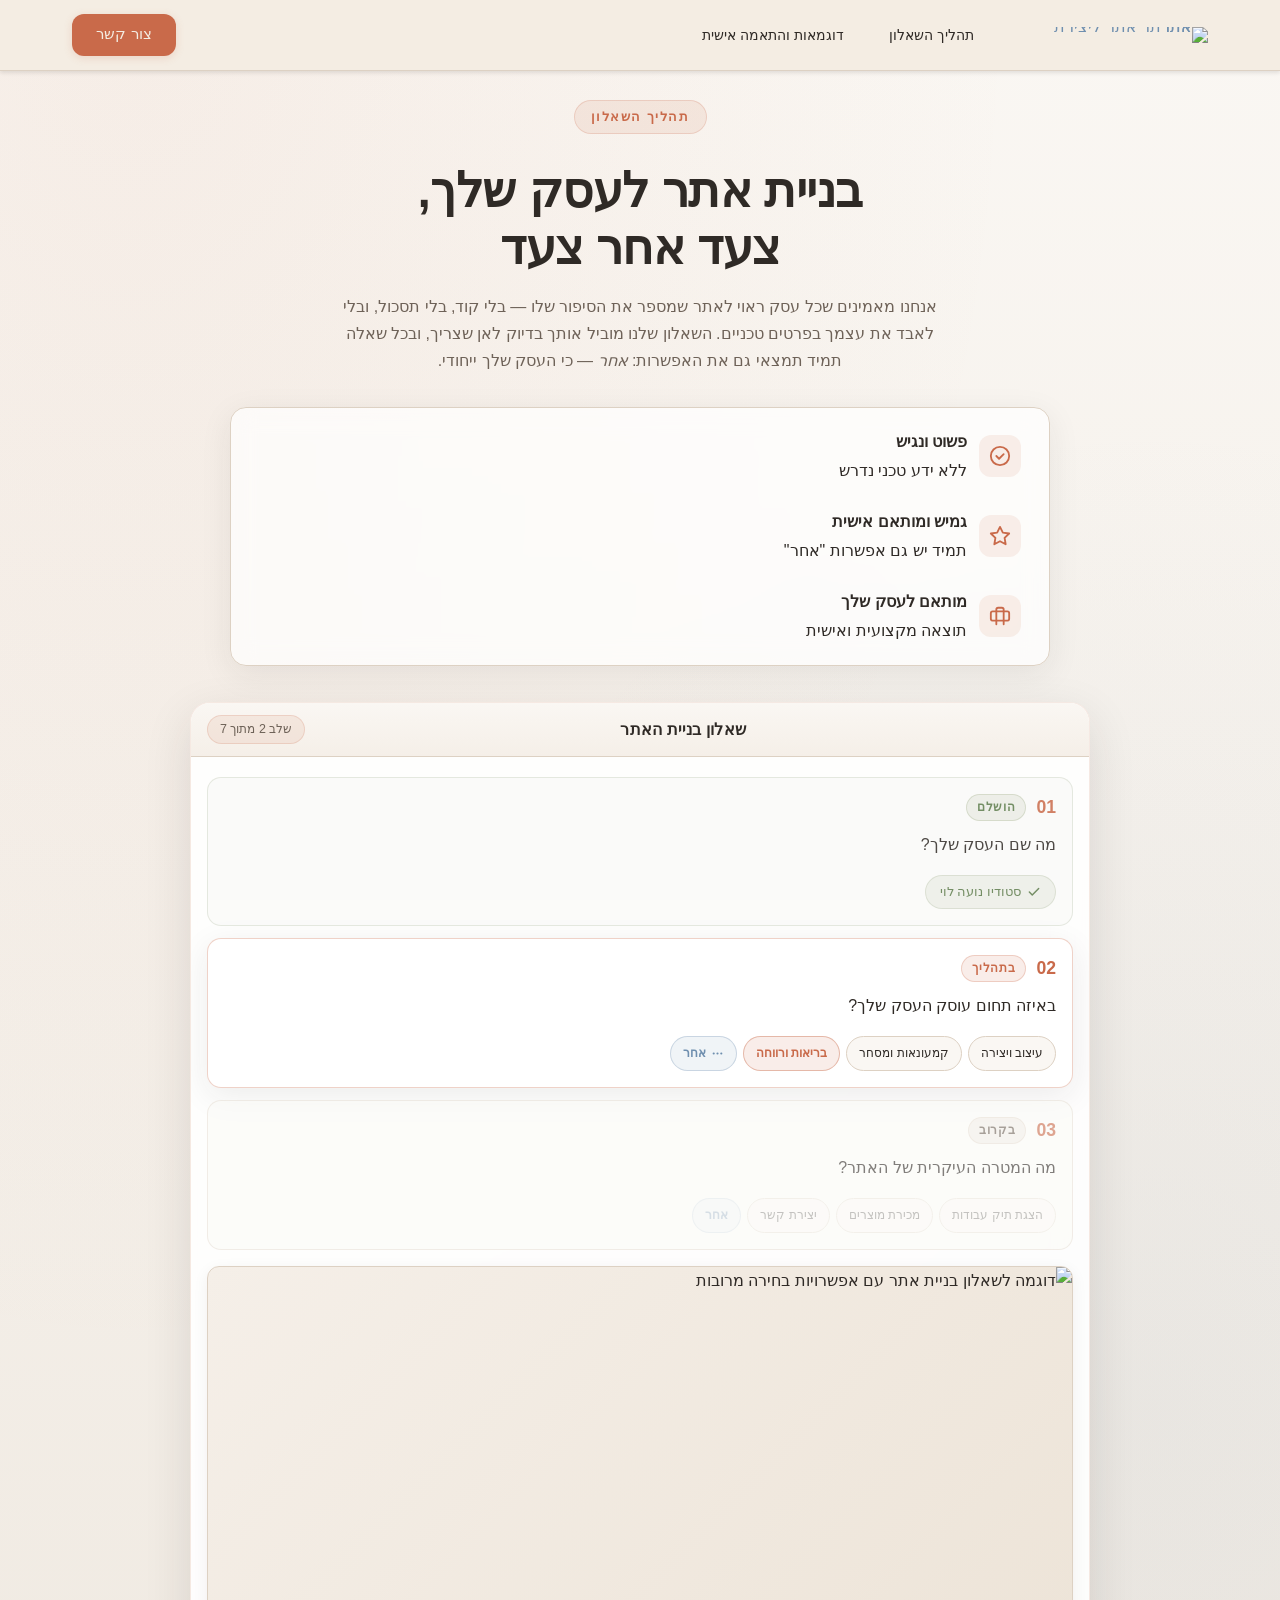
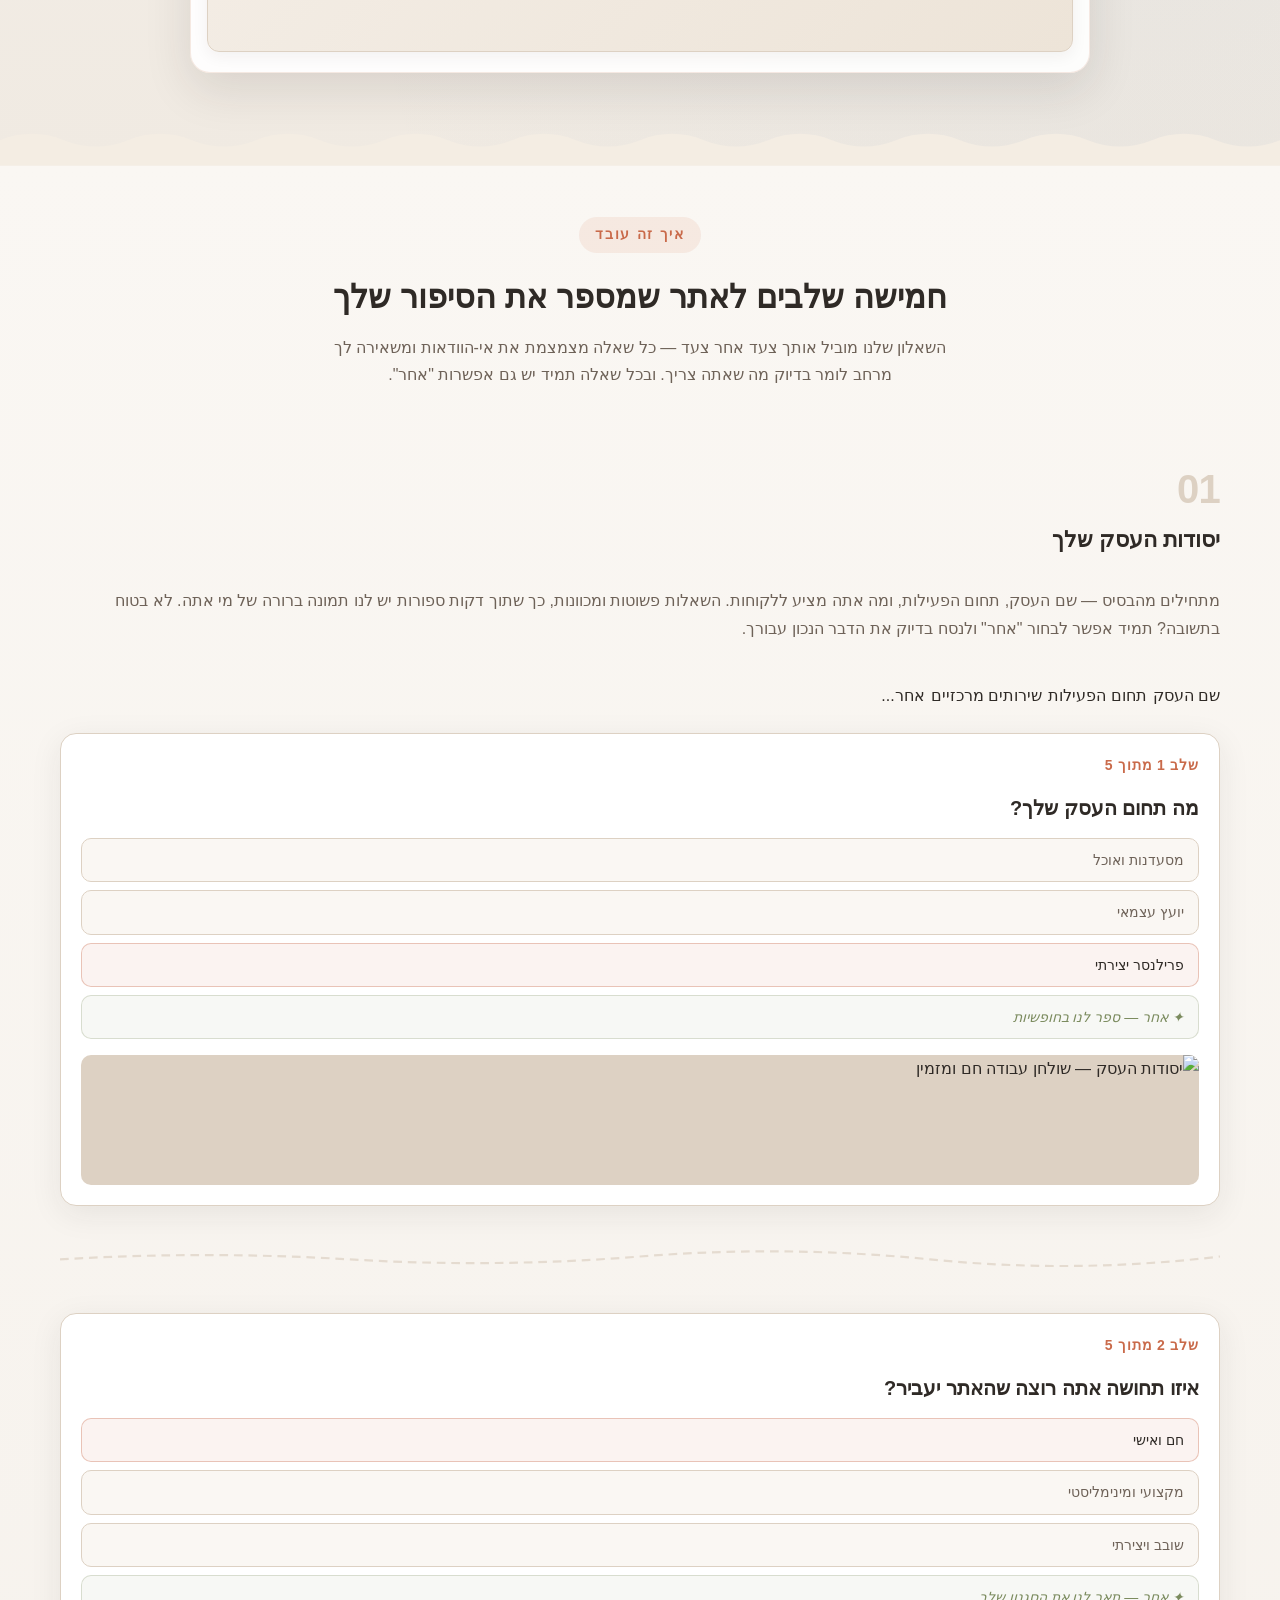
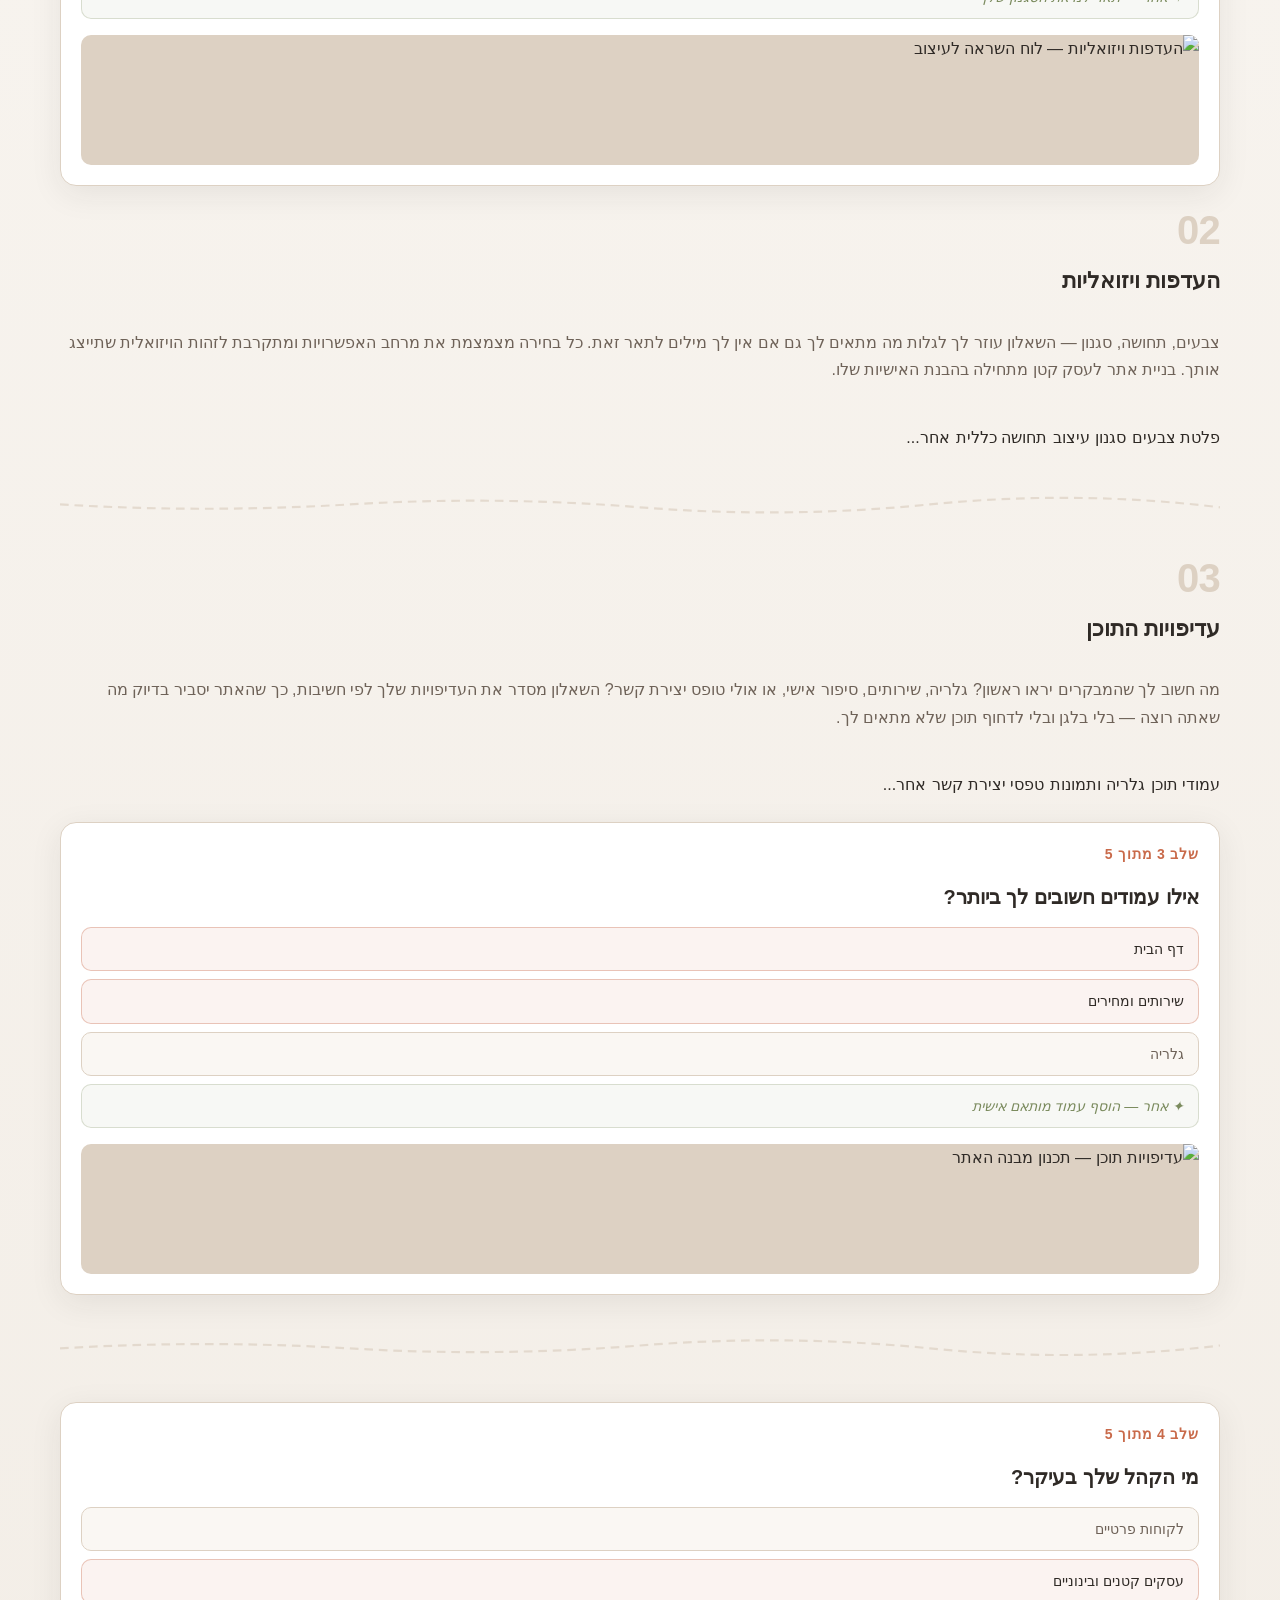
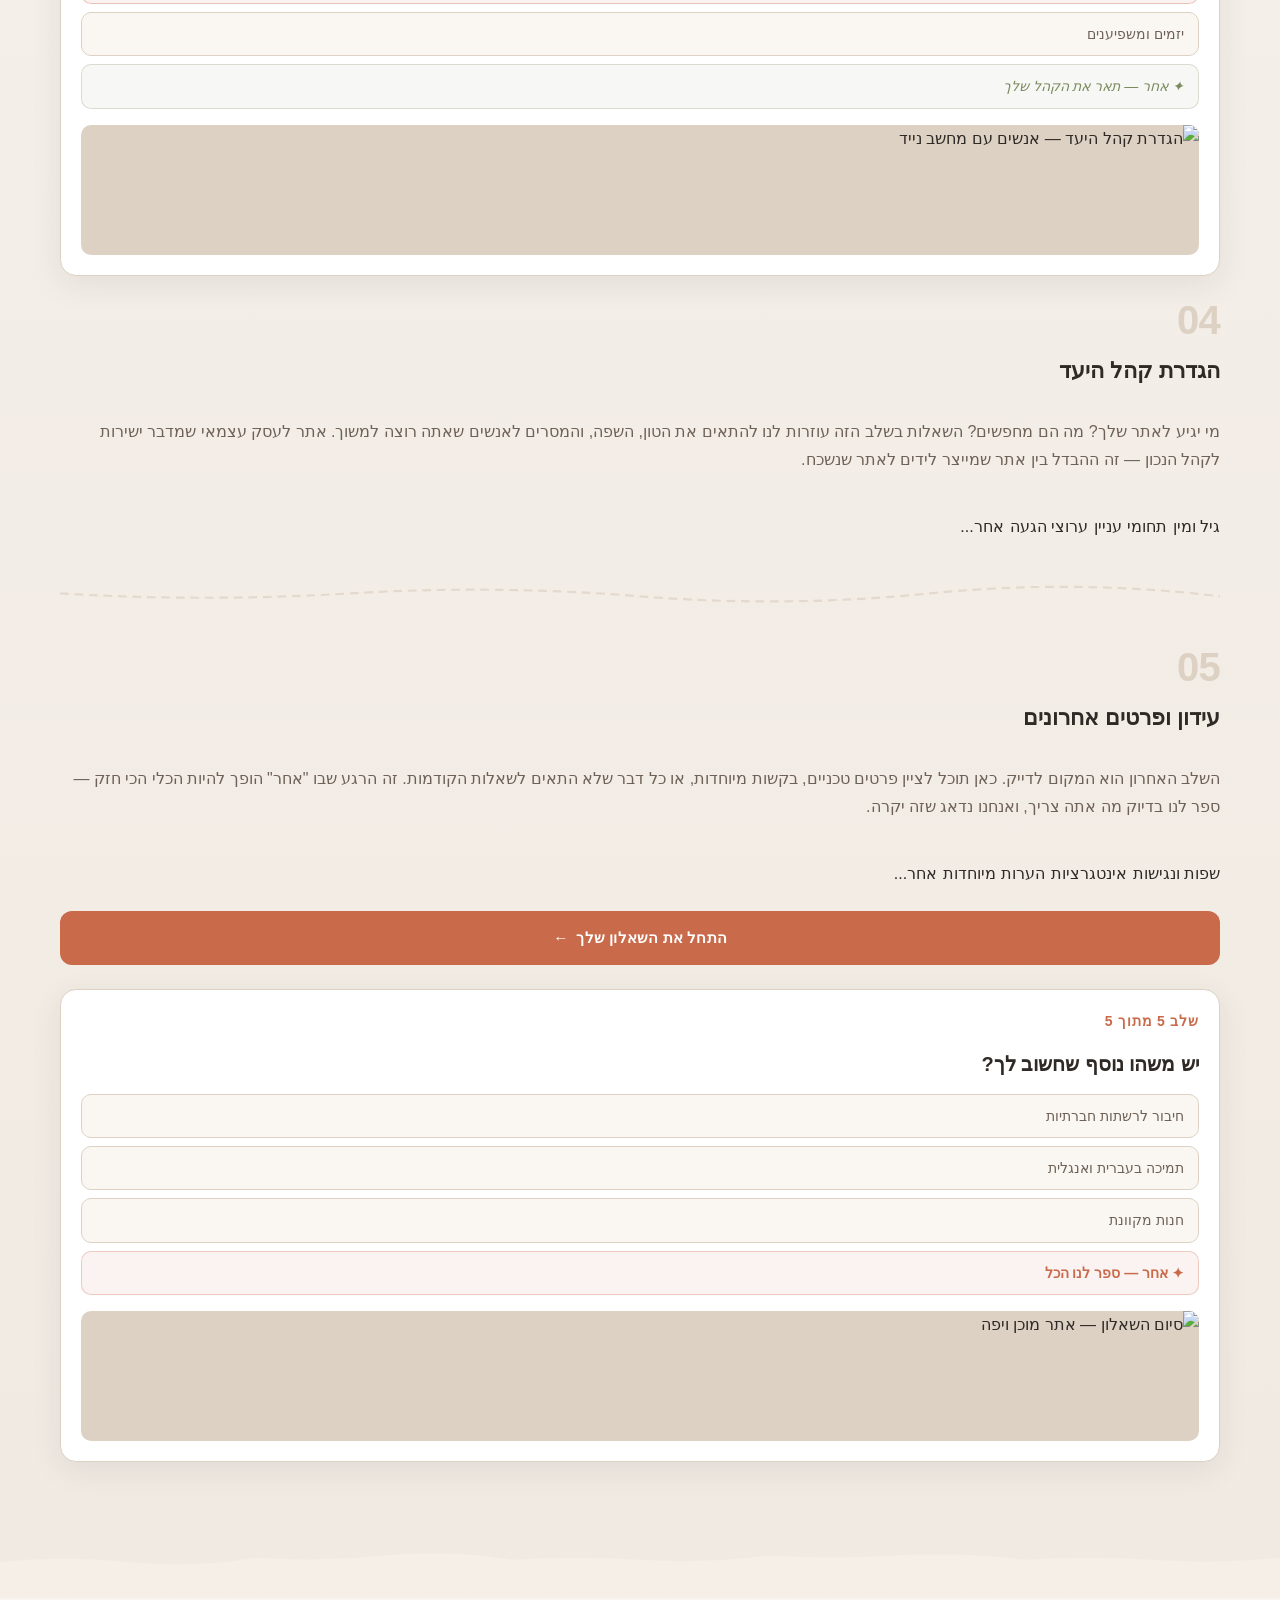
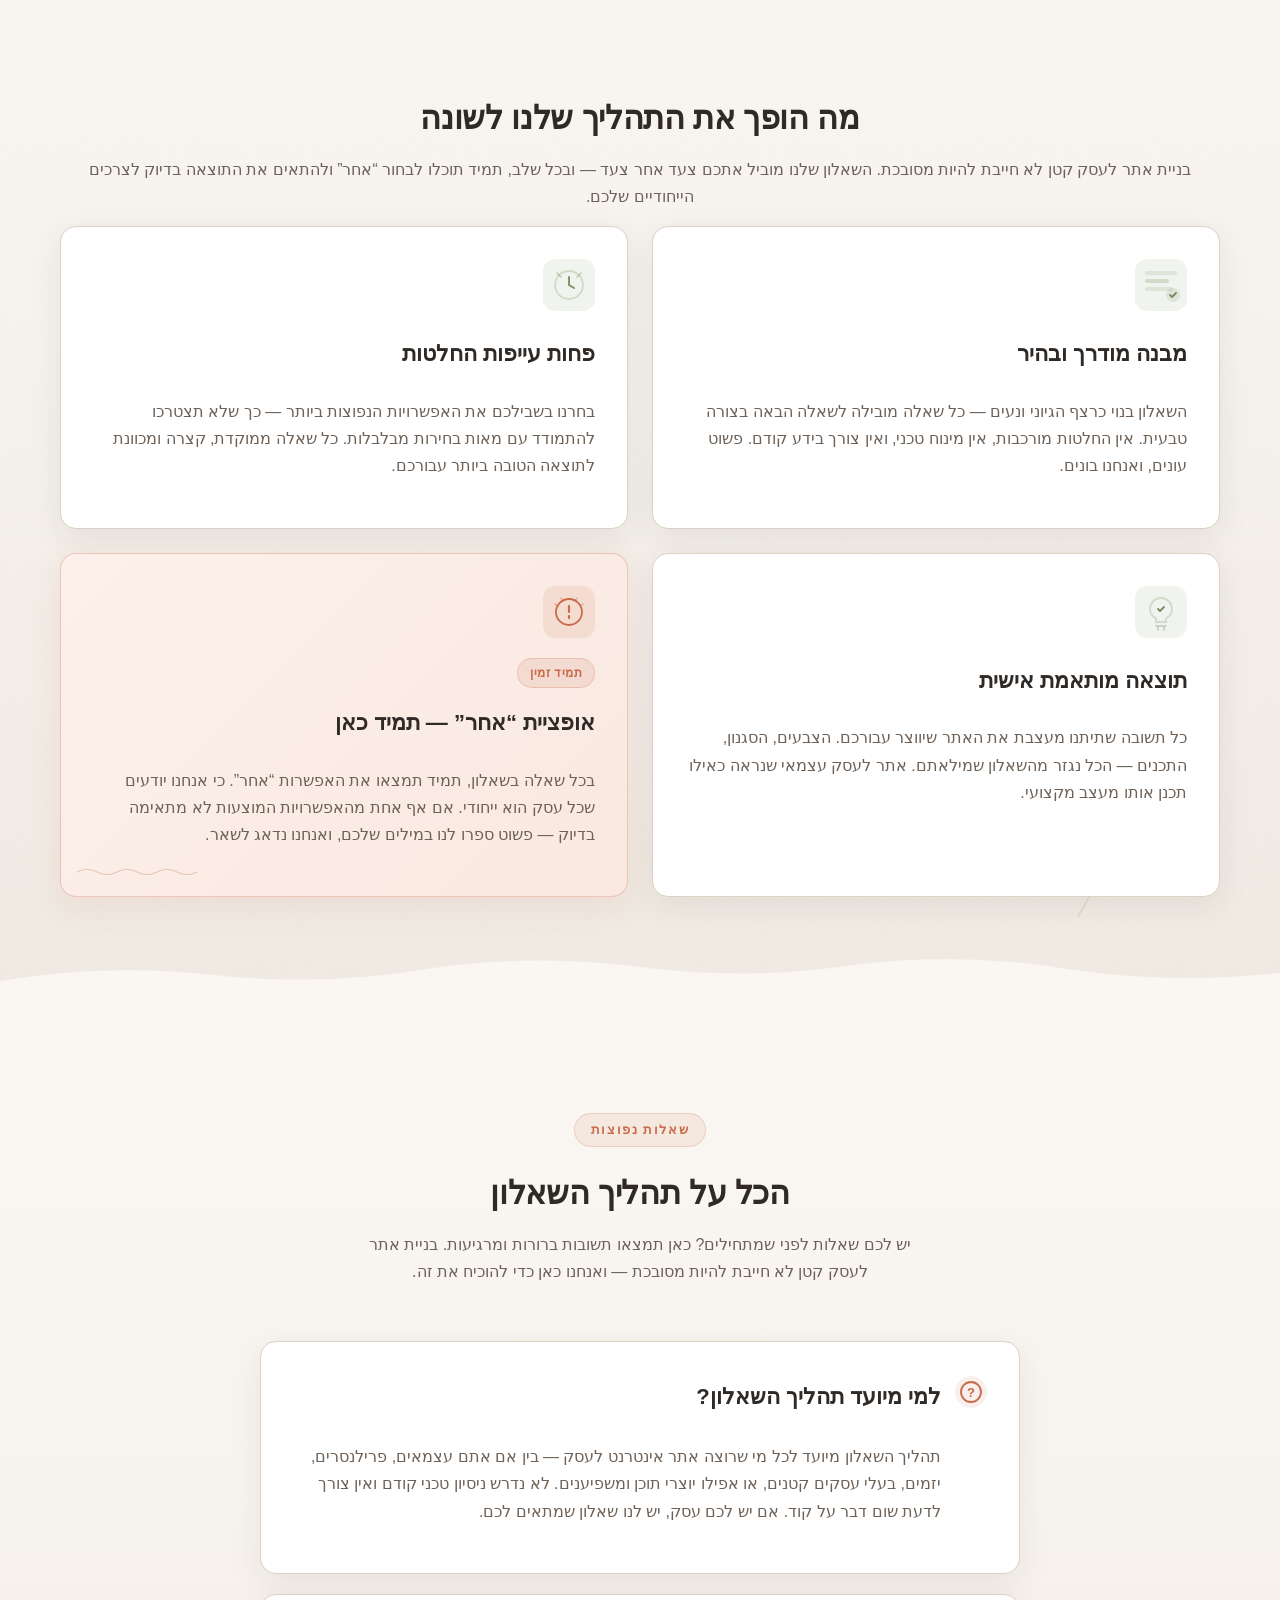
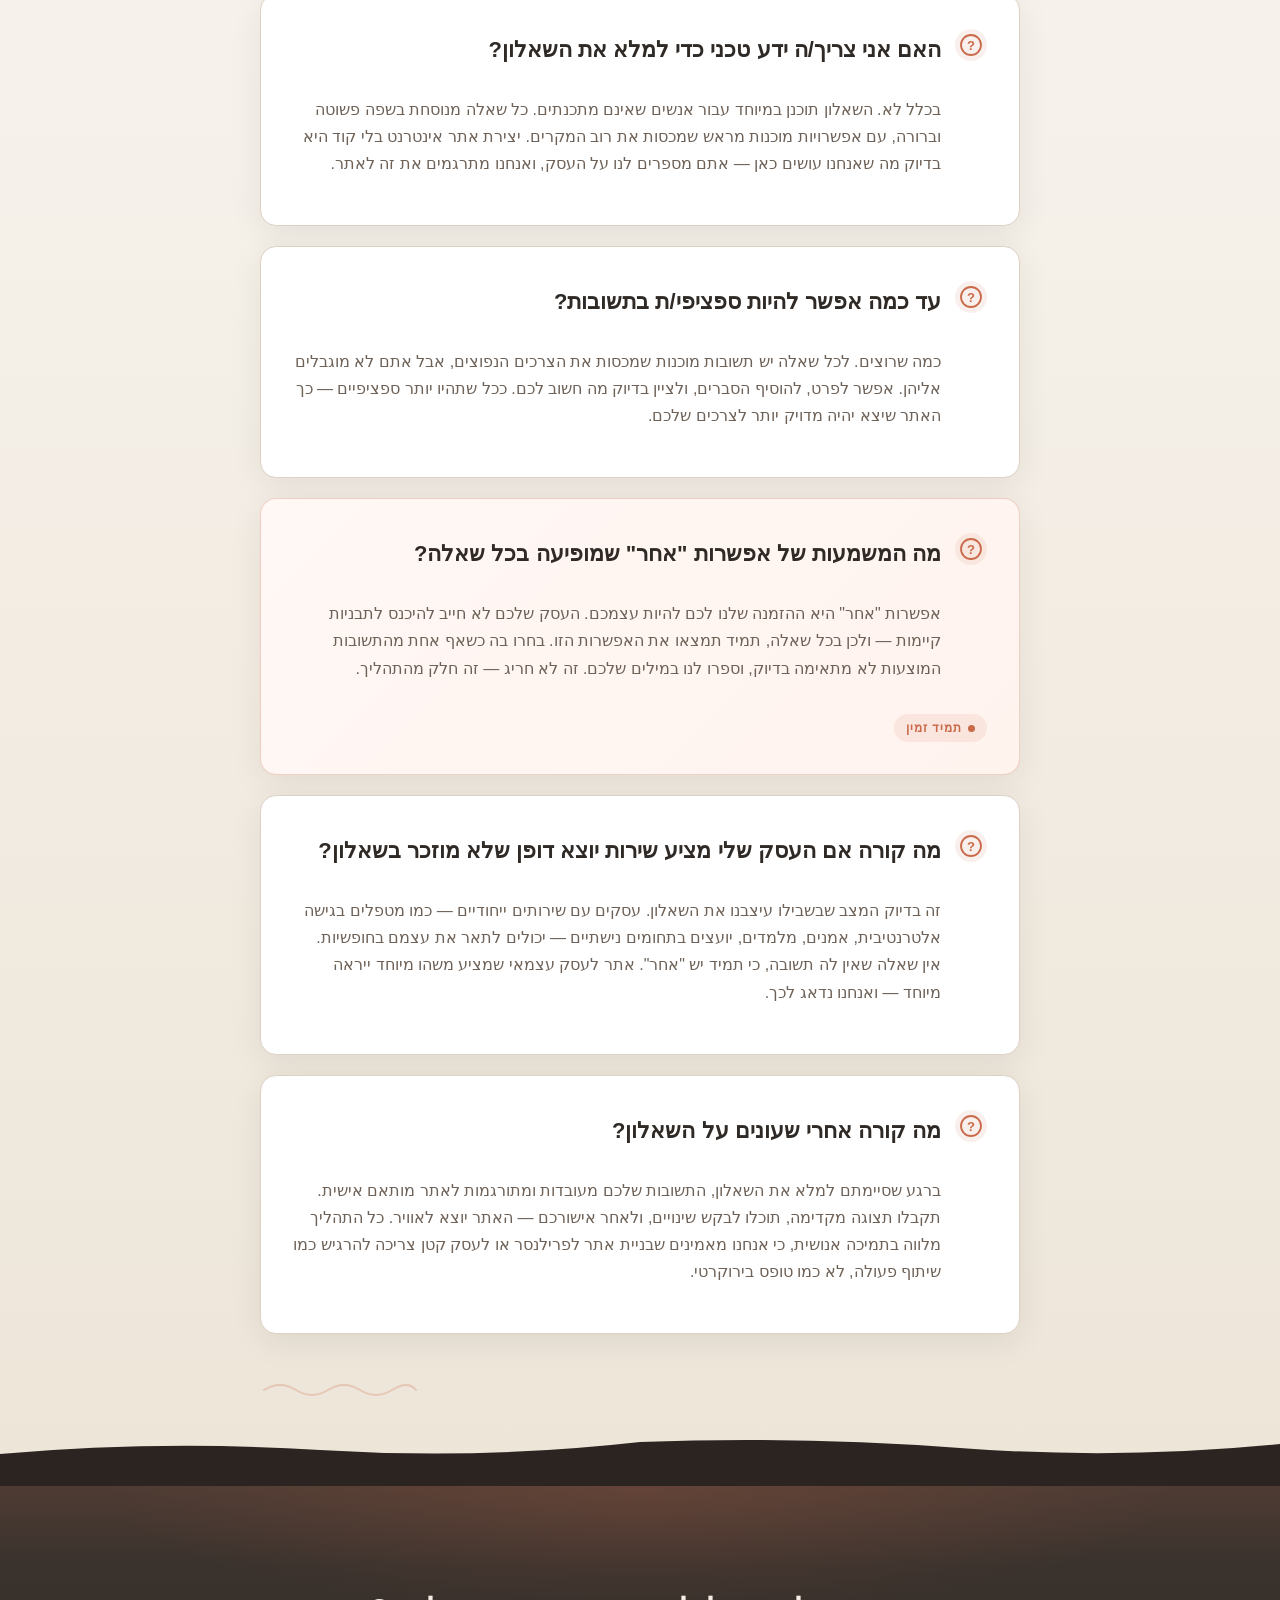
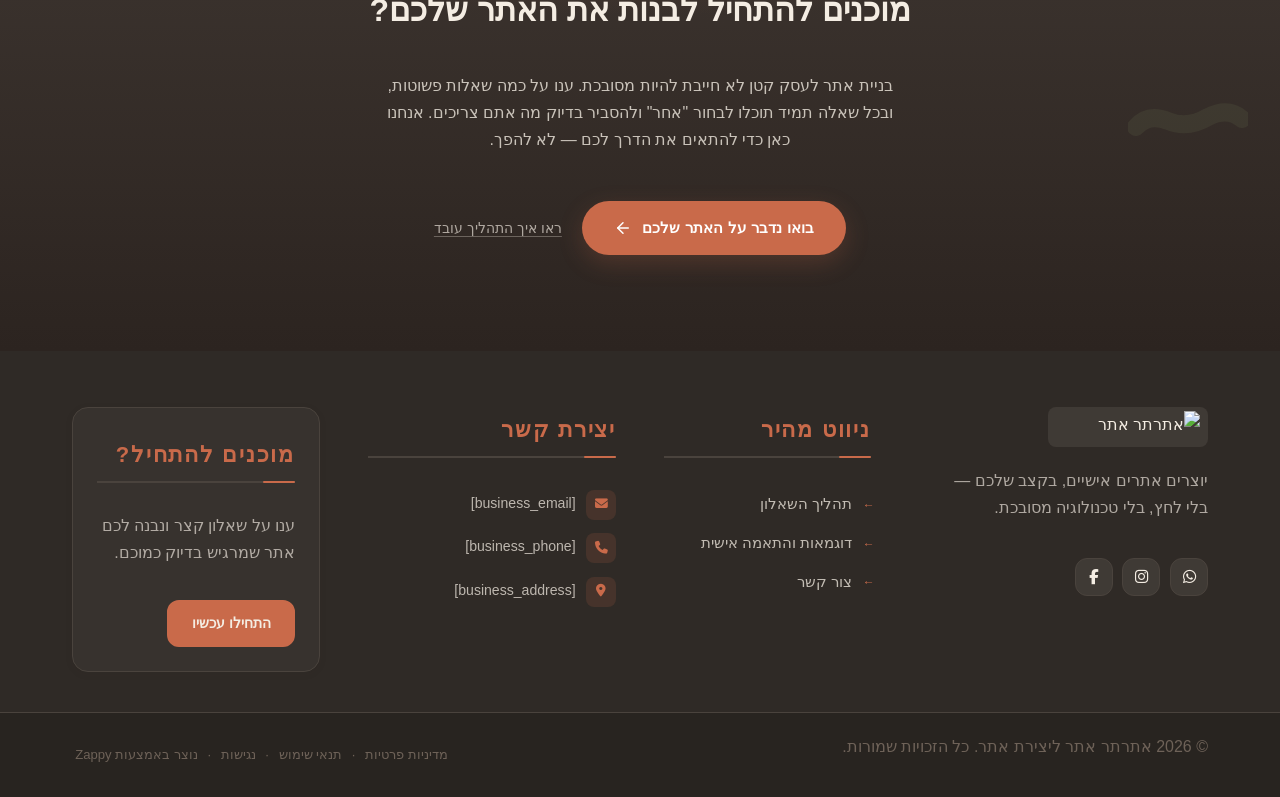
==== public/process.html @ 2663c0f7 "Background sync: Progressive GitHub Sync" ====
<!doctype html><html dir="rtl" lang="he"><head><meta charset="UTF-8"><meta content="width=device-width,initial-scale=1" name="viewport"><meta content="index, follow" name="robots"><title>השאלון שהופך את החלום לאתר אמיתי — אתרתר אתר ליצירת אתר</title><meta content="גלה איך תהליך השאלון החכם של אתרתר בונה לך אתר מותאם אישית בצעדים פשוטים. בכל שאלה תמיד תמצא גם אופציה של &#39;אחר&#39; — כי העסק שלך ייחודי. התחל את התהליך היום!" name="description"><meta content="תהליך בניית אתר, שאלון ליצירת אתר, בניית אתר לפרילנסר, אתר לעסק עצמאי, איך ליצור אתר לעסק בקלות" name="keywords"><link href="/assets/favicon.ico" rel="icon" type="image/x-icon"><link href="/assets/favicon-16x16.png" rel="icon" type="image/png" sizes="16x16"><link href="/assets/favicon-32x32.png" rel="icon" type="image/png" sizes="32x32"><link href="/assets/favicon-48x48.png" rel="icon" type="image/png" sizes="48x48"><link href="/assets/favicon-192x192.png" rel="icon" type="image/png" sizes="192x192"><link href="/assets/favicon-512x512.png" rel="icon" type="image/png" sizes="512x512"><link href="/assets/apple-touch-icon.png" rel="apple-touch-icon"><script>!function(){"use strict";var t="89500212-3b11-4445-8b24-f6573b749d9c",e="https://api.zappy5.com/api/analytics/track",a=18e5,n=2592e6,o=!0,i=!0,r=!0;var s=function(){var e="zappy_visitor_"+t,a=null;try{if(a=localStorage.getItem(e)){var o=JSON.parse(a),i=Date.now();if(i-o.created<n)return o.lastSeen=i,localStorage.setItem(e,JSON.stringify(o)),o.id}}catch(t){console.warn("Zappy Analytics: LocalStorage not available")}var r="zv_"+Date.now()+"_"+Math.random().toString(36).substr(2,9);try{localStorage.setItem(e,JSON.stringify({id:r,created:Date.now(),lastSeen:Date.now()}))}catch(t){}return r}(),c=function(){var e="zappy_session_"+t,n=null;try{if(n=sessionStorage.getItem(e)){var o=JSON.parse(n),i=Date.now();if(i-o.timestamp<a)return o.timestamp=i,sessionStorage.setItem(e,JSON.stringify(o)),o.id}}catch(t){console.warn("Zappy Analytics: SessionStorage not available")}var r="zs_"+Date.now()+"_"+Math.random().toString(36).substr(2,9);try{sessionStorage.setItem(e,JSON.stringify({id:r,timestamp:Date.now()}))}catch(t){}return r}();function l(a,n){n=n||{};var o={website_id:t,event_type:a,page_path:window.location.pathname,referrer:document.referrer||"direct",visitor_id:s,session_id:c,metadata:n};if(navigator.sendBeacon){var i=new Blob([JSON.stringify(o)],{type:"application/json"});navigator.sendBeacon(e,i)}else fetch(e,{method:"POST",headers:{"Content-Type":"application/json"},body:JSON.stringify(o),keepalive:!0}).catch(function(t){console.warn("Zappy Analytics: Failed to track event",t)})}o&&l("pageview",{title:document.title,url:window.location.href}),i&&document.addEventListener("click",function(t){var e=t.target;if("BUTTON"===e.tagName||e.closest("button")){var a="BUTTON"===e.tagName?e:e.closest("button");l("click",{element:"button",text:a.textContent.trim().substring(0,100),id:a.id||null,class:a.className||null})}else if("A"===e.tagName||e.closest("a")){var n="A"===e.tagName?e:e.closest("a");l("navigation",{element:"link",text:n.textContent.trim().substring(0,100),href:n.href,external:n.hostname!==window.location.hostname})}},!0),r&&document.addEventListener("submit",function(t){var e=t.target;l("form_submit",{form_id:e.id||null,form_name:e.name||null,form_action:e.action||null,form_method:e.method||"GET"})},!0);var d=Date.now();window.addEventListener("beforeunload",function(){l("page_unload",{time_on_page:Math.floor((Date.now()-d)/1e3),page_path:window.location.pathname})}),window.zappyAnalytics={track:l,getVisitorId:function(){return s},getSessionId:function(){return c}}}()</script><meta content="השאלון שהופך את החלום לאתר אמיתי — אתרתר אתר ליצירת אתר" property="og:title"><meta content="גלה איך תהליך השאלון החכם של אתרתר בונה לך אתר מותאם אישית בצעדים פשוטים. בכל שאלה תמיד תמצא גם אופציה של &#39;אחר&#39; — כי העסק שלך ייחודי. התחל את התהליך היום!" property="og:description"><meta content="summary_large_image" name="twitter:card"><meta content="השאלון שהופך את החלום לאתר אמיתי — אתרתר אתר ליצירת אתר" name="twitter:title"><meta content="גלה איך תהליך השאלון החכם של אתרתר בונה לך אתר מותאם אישית בצעדים פשוטים. בכל שאלה תמיד תמצא גם אופציה של &#39;אחר&#39; — כי העסק שלך ייחודי. התחל את התהליך היום!" name="twitter:description"><meta content="website" property="og:type"><meta content="he_IL" property="og:locale"><link href="https://cdnjs.cloudflare.com/ajax/libs/font-awesome/6.4.0/css/all.min.css" rel="stylesheet"><link href="/assets/favicon.ico" rel="icon" type="image/x-icon"><link href="/assets/favicon-16x16.png" rel="icon" type="image/png" sizes="16x16"><link href="/assets/favicon-32x32.png" rel="icon" type="image/png" sizes="32x32"><link href="/assets/favicon-48x48.png" rel="icon" type="image/png" sizes="48x48"><link href="/assets/favicon-192x192.png" rel="icon" type="image/png" sizes="192x192"><link href="/assets/favicon-512x512.png" rel="icon" type="image/png" sizes="512x512"><link href="/assets/apple-touch-icon.png" rel="apple-touch-icon"><link href="https://cdn.jsdelivr.net/npm/vanilla-cookieconsent@3/dist/cookieconsent.css" rel="stylesheet"><script src="https://cdn.jsdelivr.net/npm/vanilla-cookieconsent@3/dist/cookieconsent.umd.js"></script><script src="https://cdn.jsdelivr.net/gh/mickidum/acc_toolbar/acctoolbar/acctoolbar.min.js"></script><link href="/styles.css" rel="stylesheet"><style id="zappy-dropdown-submenu-styles">#navMenu li:has(.sub-menu),.nav-menu li:has(.sub-menu),.navbar li:has(.sub-menu),nav li:has(.sub-menu){position:relative}#navMenu .sub-menu,.nav-menu .sub-menu,.navbar .sub-menu,nav .sub-menu{display:block!important;position:absolute!important;top:100%;left:0;min-width:220px;background:#fff;border-radius:8px;box-shadow:0 8px 25px rgba(0,0,0,.15);padding:8px 0;opacity:0;visibility:hidden;transform:translateY(10px);transition:all .3s ease;z-index:1000;list-style:none;pointer-events:none}#navMenu li:hover>.sub-menu,.nav-menu li:hover>.sub-menu,.navbar li:hover>.sub-menu,nav li:hover>.sub-menu{opacity:1!important;visibility:visible!important;transform:translateY(0)!important;pointer-events:auto!important}.sub-menu li{list-style:none;margin:0;padding:0}.sub-menu a{display:block!important;padding:10px 16px!important;color:var(--text-dark,#333)!important;font-weight:500;text-decoration:none;white-space:nowrap;transition:background-color .2s}.sub-menu .zappy-nav-child>a{padding-left:28px!important;font-size:.9em!important;opacity:.85!important}[dir=rtl] .sub-menu .zappy-nav-child>a,html[lang=ar] .sub-menu .zappy-nav-child>a,html[lang=he] .sub-menu .zappy-nav-child>a{padding-left:10px!important;padding-right:28px!important}.sub-menu .zappy-nav-parent>a{font-weight:600!important}.sub-menu a:hover{background-color:#f5f5f5}[dir=rtl] .nav-menu .sub-menu,[dir=rtl] .navbar .sub-menu,[dir=rtl] nav .sub-menu,html[lang=ar] .nav-menu .sub-menu,html[lang=ar] .navbar .sub-menu,html[lang=ar] nav .sub-menu,html[lang=he] .nav-menu .sub-menu,html[lang=he] .navbar .sub-menu,html[lang=he] nav .sub-menu{left:auto!important;right:0!important}.sub-menu:empty,.sub-menu:not(:has(li)):not(:has(> a)),.sub-menu:not(:has(li:not(.zappy-hidden-menu-item))):not(:has(> a)){display:none!important;opacity:0!important;visibility:hidden!important;pointer-events:none!important}li:has(.menu-group-title):hover>.sub-menu{opacity:1!important;visibility:visible!important;transform:translateY(0)!important;pointer-events:auto!important}#navMenu>li>.menu-group-title,.nav-menu>li>.menu-group-title{display:inline-block;padding:.5rem 1rem;cursor:default;user-select:none}@media (max-width:768px){#navMenu .sub-menu,.nav-menu .sub-menu,.navbar .sub-menu,nav .sub-menu{position:static!important;transform:none!important;box-shadow:none!important;background:0 0!important;max-height:0;overflow:hidden;opacity:0;visibility:hidden;transition:max-height .3s ease,opacity .3s ease;padding:0!important;border-radius:0!important}#navMenu .sub-menu.mobile-expanded,.nav-menu .sub-menu.mobile-expanded,.navbar .sub-menu.mobile-expanded{max-height:none!important;overflow-y:visible!important;opacity:1!important;visibility:visible!important;padding:8px 0 8px 16px!important}[dir=rtl] .sub-menu.mobile-expanded,html[lang=he] .sub-menu.mobile-expanded{padding:8px 16px 8px 0!important}#navMenu li:hover>.sub-menu,.nav-menu li:hover>.sub-menu,.navbar li:hover>.sub-menu,nav li:hover>.sub-menu{opacity:0;visibility:hidden;pointer-events:none}#navMenu li>.sub-menu.mobile-expanded,.nav-menu li>.sub-menu.mobile-expanded,.navbar li>.sub-menu.mobile-expanded,nav li>.sub-menu.mobile-expanded{opacity:1!important;visibility:visible!important;pointer-events:auto!important}#navMenu li:has(.sub-menu),.nav-menu li:has(.sub-menu),.navbar li:has(.sub-menu),nav li:has(.sub-menu){display:flex!important;flex-wrap:wrap!important;align-items:center!important;position:relative!important;min-height:44px!important}#navMenu li:has(.sub-menu)>a,.nav-menu li:has(.sub-menu)>a,.navbar li:has(.sub-menu)>a,nav li:has(.sub-menu)>a{flex:1!important;min-width:0!important}#navMenu li:has(.sub-menu)>.menu-group-title,.nav-menu li:has(.sub-menu)>.menu-group-title,.navbar li:has(.sub-menu)>.menu-group-title,nav li:has(.sub-menu)>.menu-group-title{flex:1!important;min-width:0!important;padding:0!important;line-height:inherit!important}#navMenu li:has(.sub-menu)>.sub-menu,.nav-menu li:has(.sub-menu)>.sub-menu,.navbar li:has(.sub-menu)>.sub-menu,nav li:has(.sub-menu)>.sub-menu{flex-basis:100%!important;width:100%!important}#navMenu li:has(.sub-menu)>a [class*=arrow],#navMenu li:has(.sub-menu)>a [class*=chevron],.nav-menu li:has(.sub-menu)>a .fa-angle-down,.nav-menu li:has(.sub-menu)>a .fa-chevron-down,.nav-menu li:has(.sub-menu)>a [class*=arrow],.nav-menu li:has(.sub-menu)>a [class*=chevron],nav li:has(.sub-menu)>a [class*=arrow],nav li:has(.sub-menu)>a [class*=chevron]{display:none!important;visibility:hidden!important}.mobile-submenu-toggle{display:flex!important;align-items:center!important;justify-content:center!important;width:44px!important;height:auto!important;background:0 0!important;border:none!important;cursor:pointer!important;color:var(--text-dark)!important;position:static!important;flex-shrink:0!important;align-self:stretch!important;z-index:2!important;padding:0!important;margin:0!important}.mobile-submenu-toggle::after{content:''!important;width:0!important;height:0!important;border-left:6px solid transparent!important;border-right:6px solid transparent!important;border-top:7px solid currentColor!important;transition:transform .3s ease!important}.mobile-submenu-toggle.expanded::after{transform:rotate(180deg)!important}.sub-menu a{padding:10px 0!important;display:block!important;color:var(--text-dark)!important;white-space:normal!important}.sub-menu .zappy-nav-child>a{padding-left:28px!important;font-size:.9em!important;opacity:.85!important}[dir=rtl] .sub-menu .zappy-nav-child>a,html[lang=ar] .sub-menu .zappy-nav-child>a,html[lang=he] .sub-menu .zappy-nav-child>a{padding-left:0!important;padding-right:28px!important}.sub-menu .zappy-nav-parent>a{font-weight:600!important}#navMenu.active,.nav-menu.active{max-width:100vw!important;overflow-x:hidden!important;box-sizing:border-box!important}.navbar .sub-menu li a,.zappy-products-dropdown .sub-menu a,nav.navbar .sub-menu li a{color:var(--text-dark)!important}}@media (min-width:769px){.mobile-submenu-toggle{display:none!important}}</style><style id="zappy-widget-visibility">#mic-access-tool-box,#mic-access-tool-general-button,#mic-init-access-tool #mic-access-tool-box,#mic-init-access-tool #mic-access-tool-general-button,#mic-init-access-tool .mic-access-tool-general-button,._access-icon,._access-menu,.mic-access-tool-box,.mic-access-tool-general-button,div[id*=mic-access-tool-box]{display:none!important;visibility:hidden!important;opacity:0!important;pointer-events:none!important}</style></head><body><nav class="navbar" dir="rtl"><button class="mobile-toggle" aria-label="Menu" id="mobileToggle"><svg viewBox="0 0 24 24" fill="none" height="24" width="24" class="hamburger-icon"><path d="M3 12h18M3 6h18M3 18h18" stroke="currentColor" stroke-width="2" stroke-linecap="round"></path></svg> <svg viewBox="0 0 24 24" fill="none" height="24" width="24" class="close-icon" style="display:none"><path d="M18 6L6 18M6 6l12 12" stroke="currentColor" stroke-width="2" stroke-linecap="round"></path></svg></button> <button class="phone-header-btn" aria-label="Call" data-phone="[business_phone]"><svg viewBox="0 0 24 24" fill="currentColor" height="20" width="20"><path d="M22 16.92v3a2 2 0 0 1-2.18 2 19.79 19.79 0 0 1-8.63-3.07 19.5 19.5 0 0 1-6-6 19.79 19.79 0 0 1-3.07-8.67A2 2 0 0 1 4.11 2h3a2 2 0 0 1 2 1.72 12.84 12.84 0 0 0 .7 2.81 2 2 0 0 1-.45 2.11L8.09 9.91a16 16 0 0 0 6 6l1.27-1.27a2 2 0 0 1 2.11-.45 12.84 12.84 0 0 0 2.81.7A2 2 0 0 1 22 16.92z"></path></svg></button><div class="nav-container"><div class="nav-right-group"><div class="nav-brand"><a href="/" class="logo-link"><img alt="אתרתר אתר ליצירת אתר" class="logo" src="/assets/general-logo.webp"></a></div><ul class="nav-menu" id="navMenu"><li><a href="/process">תהליך השאלון</a></li><li><a href="/examples">דוגמאות והתאמה אישית</a></li></ul></div><div class="nav-cta-container"><a href="/contact" class="nav-cta-btn">צור קשר</a></div></div></nav><script>window.addEventListener("load",function(){const e=document.querySelector(".navbar, nav, header");if(!e)return void console.log("[Navbar] Navbar element not found");let t=document.getElementById("mobileToggle")||document.querySelector(".mobile-toggle")||document.querySelector(".hamburger")||document.querySelector(".hamburger-menu")||document.querySelector(".menu-toggle")||document.querySelector(".burger-menu")||document.querySelector('[aria-label="Menu"]')||document.querySelector('[aria-label="תפריט"]');const o=document.querySelector(".phone-header-btn"),n=window.getComputedStyle(e);let r=n.backgroundColor;if(console.log("[Navbar] Initial navbar background:",r),"transparent"===r||"rgba(0, 0, 0, 0)"===r||r.startsWith("rgba")&&r.includes(", 0)")){const e=n.backgroundImage;if(e&&"none"!==e)console.log("[Navbar] Navbar has background image/gradient, using dark text"),r="rgb(240, 240, 240)";else{const e=window.getComputedStyle(document.body).backgroundColor;console.log("[Navbar] Navbar transparent, using body background:",e),r=e}}const i=r.match(/\d+/g);if(i&&i.length>=3){const e=(.299*parseInt(i[0])+.587*parseInt(i[1])+.114*parseInt(i[2]))/255;console.log("[Navbar] Mobile button colors preserved from Claude CSS (luminance:",e.toFixed(2)+")");const n=document.createElement("style");n.id="zappy-mobile-nav-fix";document.documentElement.lang;document.documentElement.dir,n.textContent='\n        /* Hide mobile buttons on desktop, show only on mobile */\n        @media (min-width: 769px) {\n          .mobile-toggle,\n          .phone-header-btn {\n            display: none !important;\n          }\n        }\n        \n        /* Show and position mobile buttons correctly on mobile */\n        @media (max-width: 768px) {\n          .mobile-toggle,\n          .phone-header-btn {\n            position: absolute !important;\n            top: 50% !important;\n            transform: translateY(-50%) !important;\n            z-index: 1001 !important;\n            display: flex !important;\n            align-items: center !important;\n            justify-content: center !important;\n            width: 36px !important;\n            height: 36px !important;\n            border-radius: 50% !important;\n            border: none !important;\n            cursor: pointer !important;\n            padding: 6px !important;\n            background: none !important;\n            color: var(--nav-text, var(--text-dark)) !important;\n          }\n          \n          /* LTR positioning (default): hamburger LEFT, phone RIGHT */\n          html:not([dir="rtl"]):not([lang="he"]):not([lang="ar"]) .mobile-toggle,\n          html[dir="ltr"] .mobile-toggle {\n            left: 12px !important;\n            right: auto !important;\n          }\n          html:not([dir="rtl"]):not([lang="he"]):not([lang="ar"]) .phone-header-btn,\n          html[dir="ltr"] .phone-header-btn {\n            right: 12px !important;\n            left: auto !important;\n          }\n          \n          /* RTL positioning: hamburger RIGHT, phone LEFT */\n          html[dir="rtl"] .mobile-toggle,\n          html[lang="he"] .mobile-toggle,\n          html[lang="ar"] .mobile-toggle {\n            right: 12px !important;\n            left: auto !important;\n          }\n          html[dir="rtl"] .phone-header-btn,\n          html[lang="he"] .phone-header-btn,\n          html[lang="ar"] .phone-header-btn {\n            left: 12px !important;\n            right: auto !important;\n          }\n          \n          /* CRITICAL: Ensure nav-container has min-height on mobile */\n          /* All children are positioned absolutely/fixed on mobile, so height:auto collapses to 0 */\n          .nav-container {\n            min-height: 70px !important;\n            position: relative !important;\n          }\n          \n          /* Ensure SVG icons are properly sized and inherit color */\n          .mobile-toggle svg,\n          .phone-header-btn svg {\n            width: 24px !important;\n            height: 24px !important;\n            /* Don\'t force display - let JavaScript control hamburger/close toggle */\n          }\n          \n          /* Reset nav-cta-container on mobile - remove desktop box-shadow/padding */\n          /* that creates a visible ghost box when CTA button is hidden */\n          .nav-cta-container {\n            box-shadow: none !important;\n            padding: 0 !important;\n          }\n          \n          /* Hide nav-cta-container entirely on mobile when there\'s no lang-switcher */\n          /* (only the CTA button is inside, and it\'s hidden on mobile) */\n          .nav-cta-container:not(:has(.lang-switcher)) {\n            display: none !important;\n          }\n          \n          /* CRITICAL: Prevent hero image fade gradient from bleeding over headline text */\n          /* The .image-fade-gradient has bottom: -30px (extends below parent) */\n          /* On mobile stacked layout, this overlaps the h1 text below the image */\n          .hero-image-column {\n            overflow: hidden !important;\n          }\n          .image-fade-gradient {\n            bottom: 0 !important;\n          }\n          \n          /* Hide desktop language switcher on mobile - hamburger menu handles it */\n          /* High specificity to override stored CSS */\n          .lang-switcher,\n          .nav-cta-container .lang-switcher,\n          .nav-container .lang-switcher,\n          .navbar .lang-switcher,\n          .navbar .nav-cta-container .lang-switcher {\n            display: none !important;\n          }\n        }\n      ';const r=document.getElementById("zappy-mobile-nav-fix");r&&r.remove(),document.head.appendChild(n),console.log("[Navbar] Critical CSS injected for mobile nav positioning");const l=window.innerWidth<=768;if(t){const e=t.querySelector(".hamburger-icon"),o=t.querySelector(".close-icon");e&&(e.style.setProperty("width","24px","important"),e.style.setProperty("height","24px","important"),e.style.setProperty("display","block","important")),o&&(o.style.setProperty("width","24px","important"),o.style.setProperty("height","24px","important"),o.style.setProperty("display","none","important")),l?(t.style.setProperty("position","absolute","important"),t.style.setProperty("top","50%","important"),t.style.setProperty("transform","translateY(-50%)","important"),t.style.setProperty("z-index","1001","important"),t.style.removeProperty("left"),t.style.removeProperty("right"),console.log("[Navbar] Mobile toggle positioning applied (mobile viewport)")):(t.style.removeProperty("position"),t.style.removeProperty("top"),t.style.removeProperty("transform"),t.style.removeProperty("z-index"),t.style.removeProperty("left"),t.style.removeProperty("right"),console.log("[Navbar] Desktop viewport - cleared mobile toggle inline positioning"))}if(o){const e=o.querySelector("svg");e&&(e.style.width="24px",e.style.height="24px",e.setAttribute("width","24"),e.setAttribute("height","24")),l?(o.style.setProperty("position","absolute","important"),o.style.setProperty("top","50%","important"),o.style.setProperty("transform","translateY(-50%)","important"),o.style.setProperty("z-index","1001","important"),o.style.removeProperty("left"),o.style.removeProperty("right"),console.log("[Navbar] Phone button positioning applied (mobile viewport)")):(o.style.removeProperty("position"),o.style.removeProperty("top"),o.style.removeProperty("transform"),o.style.removeProperty("z-index"),o.style.removeProperty("left"),o.style.removeProperty("right"),console.log("[Navbar] Desktop viewport - cleared phone button inline positioning"))}}else console.log("[Navbar] Could not parse background color:",r);t=document.getElementById("mobileToggle")||document.querySelector(".mobile-toggle")||document.querySelector(".hamburger")||document.querySelector(".hamburger-menu")||document.querySelector(".menu-toggle")||document.querySelector(".burger-menu")||document.querySelector('[aria-label="Menu"]')||document.querySelector('[aria-label="תפריט"]');const l=document.getElementById("navMenu")||document.querySelector(".nav-menu")||document.querySelector(".nav-links")||document.querySelector("nav ul:not(.submenu)");if(!t||!l)return void console.log("[Navbar] Mobile toggle or menu not found:",{toggle:!!t,menu:!!l});l.id||(l.id="navMenu"),console.log("[Navbar] Initializing mobile menu...");const a=t.cloneNode(!0);t.parentNode.replaceChild(a,t),a.addEventListener("click",function(e){e.preventDefault(),e.stopPropagation();const t=this.querySelector(".hamburger-icon"),o=this.querySelector(".close-icon");l.classList.contains("active")?(l.classList.remove("active"),t&&t.style.setProperty("display","block","important"),o&&o.style.setProperty("display","none","important"),document.body.style.overflow="",console.log("[Navbar] Menu closed")):(l.classList.add("active"),t&&t.style.setProperty("display","none","important"),o&&o.style.setProperty("display","block","important"),document.body.style.overflow="hidden",console.log("[Navbar] Menu opened"))}),l.querySelectorAll("a").forEach(function(e){e.addEventListener("click",function(){if("#"===this.getAttribute("href"))return;const e=a.querySelector(".hamburger-icon"),t=a.querySelector(".close-icon");l.classList.remove("active"),e&&e.style.setProperty("display","block","important"),t&&t.style.setProperty("display","none","important"),document.body.style.overflow="",console.log("[Navbar] Menu closed (link clicked)")})});var s=l.querySelectorAll(".dropdown-toggle");s.forEach(function(e){e.addEventListener("click",function(e){e.preventDefault(),e.stopPropagation();var t=this.closest(".nav-dropdown");t&&(t.parentNode.querySelectorAll(".nav-dropdown.open").forEach(function(e){e!==t&&e.classList.remove("open")}),t.classList.toggle("open"),console.log("[Navbar] Dropdown toggled:",t.classList.contains("open")?"open":"closed"))})}),document.addEventListener("click",function(e){e.target.closest(".nav-dropdown")||document.querySelectorAll(".nav-dropdown.open").forEach(function(e){e.classList.remove("open")})}),console.log("[Navbar] Dropdown handlers initialized for "+s.length+" dropdowns"),o&&o.addEventListener("click",function(){const e=document.querySelectorAll('a[href^="tel:"]'),t=e.length>0?e[0].getAttribute("href").replace("tel:",""):"[business_phone]";window.location.href="tel:"+t,console.log("[Navbar] Phone button clicked")}),console.log("[Navbar] Mobile menu initialized successfully");const p=function(){const e=document.querySelector(".whatsapp-float");e&&(window.innerWidth>=769?(e.style.setProperty("display","none","important"),e.style.setProperty("visibility","hidden","important"),e.style.setProperty("opacity","0","important"),e.style.setProperty("pointer-events","none","important"),console.log("[WhatsApp] Button hidden on desktop")):(e.style.removeProperty("display"),e.style.removeProperty("visibility"),e.style.removeProperty("opacity"),e.style.removeProperty("pointer-events"),console.log("[WhatsApp] Button visible on mobile")))};let c;p(),window.addEventListener("resize",function(){clearTimeout(c),c=setTimeout(p,100)})})</script><main><section class="process-intro-section" data-layout-spec="תהליך השאלון-intro" dir="rtl"><svg viewBox="0 0 220 180" xmlns="http://www.w3.org/2000/svg" aria-hidden="true" data-no-icon-edit="true" class="process-intro-botanical" fill="none"><path d="M20,160 Q40,120 60,100 Q80,80 100,60 Q120,40 140,30" stroke="#C4714A" stroke-width="1.5" fill="none" opacity="0.18"></path><path d="M60,100 Q50,80 55,60 Q60,45 70,40" stroke="#C4714A" stroke-width="1.2" fill="none" opacity="0.18"></path><path d="M100,60 Q90,45 95,28 Q98,18 108,15" stroke="#C4714A" stroke-width="1.2" fill="none" opacity="0.18"></path><ellipse cx="55" cy="58" fill="#C4714A" opacity="0.13" rx="10" ry="6" transform="rotate(-30 55 58)"></ellipse><ellipse cx="95" cy="26" fill="#C4714A" opacity="0.13" rx="9" ry="5" transform="rotate(-45 95 26)"></ellipse><ellipse cx="70" cy="38" fill="#C4714A" opacity="0.13" rx="8" ry="5" transform="rotate(-20 70 38)"></ellipse><ellipse cx="140" cy="28" fill="#C4714A" opacity="0.13" rx="10" ry="5" transform="rotate(-55 140 28)"></ellipse></svg> <svg viewBox="0 0 180 24" xmlns="http://www.w3.org/2000/svg" aria-hidden="true" data-no-icon-edit="true" class="process-intro-wavy" fill="none"><path d="M0,12 Q15,4 30,12 Q45,20 60,12 Q75,4 90,12 Q105,20 120,12 Q135,4 150,12 Q165,20 180,12" stroke="#C4714A" stroke-width="1.5" fill="none" opacity="0.25"></path></svg><div class="process-intro-container"><div class="process-intro-header"><span class="process-intro-eyebrow">תהליך השאלון</span><h1 class="process-intro-h1">בניית אתר לעסק שלך,<br>צעד אחר צעד</h1><p class="process-intro-lead">אנחנו מאמינים שכל עסק ראוי לאתר שמספר את הסיפור שלו — בלי קוד, בלי תסכול, ובלי לאבד את עצמך בפרטים טכניים. השאלון שלנו מוביל אותך בדיוק לאן שצריך, ובכל שאלה תמיד תמצאי גם את האפשרות: <em>אחר</em> — כי העסק שלך ייחודי.</p></div><div class="process-intro-reassurance"><div class="process-intro-reassurance-item"><span class="reassurance-icon"><svg viewBox="0 0 24 24" fill="none" height="22" width="22" data-element-type="icon" data-icon-type="svg" aria-hidden="true" stroke="currentColor" stroke-linecap="round" stroke-linejoin="round" stroke-width="2"><circle cx="12" cy="12" r="10"></circle><path d="M8 12l3 3 5-5"></path></svg></span><div class="reassurance-text"><strong>פשוט ונגיש</strong> <span>ללא ידע טכני נדרש</span></div></div><div class="process-intro-divider-dot" aria-hidden="true"></div><div class="process-intro-reassurance-item"><span class="reassurance-icon"><svg viewBox="0 0 24 24" fill="none" height="22" width="22" data-element-type="icon" data-icon-type="svg" aria-hidden="true" stroke="currentColor" stroke-linecap="round" stroke-linejoin="round" stroke-width="2"><path d="M12 2l3.09 6.26L22 9.27l-5 4.87 1.18 6.88L12 17.77l-6.18 3.25L7 14.14 2 9.27l6.91-1.01L12 2z"></path></svg></span><div class="reassurance-text"><strong>גמיש ומותאם אישית</strong> <span>תמיד יש גם אפשרות "אחר"</span></div></div><div class="process-intro-divider-dot" aria-hidden="true"></div><div class="process-intro-reassurance-item"><span class="reassurance-icon"><svg viewBox="0 0 24 24" fill="none" height="22" width="22" data-element-type="icon" data-icon-type="svg" aria-hidden="true" stroke="currentColor" stroke-linecap="round" stroke-linejoin="round" stroke-width="2"><path d="M20 7H4a2 2 0 0 0-2 2v6a2 2 0 0 0 2 2h16a2 2 0 0 0 2-2V9a2 2 0 0 0-2-2z"></path><path d="M16 21V5a2 2 0 0 0-2-2h-4a2 2 0 0 0-2 2v16"></path></svg></span><div class="reassurance-text"><strong>מותאם לעסק שלך</strong> <span>תוצאה מקצועית ואישית</span></div></div></div><div class="process-intro-panel"><div class="panel-header"><div class="panel-header-dots"><span></span><span></span><span></span></div><span class="panel-header-title">שאלון בניית האתר</span><div class="panel-header-step">שלב 2 מתוך 7</div></div><div class="panel-body"><div class="question-card question-card--answered"><div class="question-card-meta"><span class="question-number">01</span> <span class="question-badge question-badge--done">הושלם</span></div><p class="question-text">מה שם העסק שלך?</p><div class="question-answer-chip"><svg viewBox="0 0 24 24" fill="none" height="14" width="14" data-element-type="icon" data-icon-type="svg" aria-hidden="true" stroke="currentColor" stroke-linecap="round" stroke-linejoin="round" stroke-width="2.5"><path d="M20 6L9 17l-5-5"></path></svg> <span>סטודיו נועה לוי</span></div></div><div class="question-card question-card--active"><div class="question-card-meta"><span class="question-number">02</span> <span class="question-badge question-badge--active">בתהליך</span></div><p class="question-text">באיזה תחום עוסק העסק שלך?</p><div class="question-options"><button class="option-chip" type="button">עיצוב ויצירה</button> <button class="option-chip" type="button">קמעונאות ומסחר</button> <button class="option-chip option-chip--selected" type="button">בריאות ורווחה</button> <button class="option-chip option-chip--other" type="button"><svg viewBox="0 0 24 24" fill="none" height="13" width="13" data-element-type="icon" data-icon-type="svg" aria-hidden="true" stroke="currentColor" stroke-linecap="round" stroke-linejoin="round" stroke-width="2"><circle cx="12" cy="12" r="1"></circle><circle cx="19" cy="12" r="1"></circle><circle cx="5" cy="12" r="1"></circle></svg> אחר</button></div></div><div class="question-card question-card--upcoming"><div class="question-card-meta"><span class="question-number">03</span> <span class="question-badge question-badge--upcoming">בקרוב</span></div><p class="question-text">מה המטרה העיקרית של האתר?</p><div class="question-options question-options--faded"><button class="option-chip" type="button" disabled="">הצגת תיק עבודות</button> <button class="option-chip" type="button" disabled="">מכירת מוצרים</button> <button class="option-chip" type="button" disabled="">יצירת קשר</button> <button class="option-chip option-chip--other" type="button" disabled="">אחר</button></div></div></div><div class="panel-image-wrapper"><img alt="דוגמה לשאלון בניית אתר עם אפשרויות בחירה מרובות" class="panel-illustration" src="/assets/site-process-intro-image-1.webp" data-context="Warm editorial flat-lay illustration of a digital questionnaire UI on a cream background. Shows stacked question cards with multiple-choice options, a highlighted selected option in terracotta, and an &quot;Other&quot; option chip in dusty blue. Soft shadows, rounded card corners, minimal and calm design aesthetic. No people, no text, just UI shapes and soft color." data-placeholder="process-intro-image-1" height="400" width="900"></div></div></div><div class="process-intro-divider-wrapper"><svg viewBox="0 0 1200 72" xmlns="http://www.w3.org/2000/svg" aria-hidden="true" data-no-icon-edit="true" preserveAspectRatio="none"><path d="M0,72 L0,48 Q30,36 60,48 Q90,60 120,48 Q150,36 180,48 Q210,60 240,48 Q270,36 300,48 Q330,60 360,48 Q390,36 420,48 Q450,60 480,48 Q510,36 540,48 Q570,60 600,48 Q630,36 660,48 Q690,60 720,48 Q750,36 780,48 Q810,60 840,48 Q870,36 900,48 Q930,60 960,48 Q990,36 1020,48 Q1050,60 1080,48 Q1110,36 1140,48 Q1170,60 1200,48 L1200,72 Z" fill="var(--bg-light)"></path></svg></div></section><section class="process-steps-section" data-layout-spec="תהליך השאלון-steps" dir="rtl"><div class="process-steps-section__texture" aria-hidden="true"></div><div class="process-steps-section__container"><div class="process-steps-section__header"><span class="process-steps-section__eyebrow">איך זה עובד</span><h2 class="process-steps-section__title">חמישה שלבים לאתר שמספר את הסיפור שלך</h2><p class="process-steps-section__subtitle">השאלון שלנו מוביל אותך צעד אחר צעד — כל שאלה מצמצמת את אי-הוודאות ומשאירה לך מרחב לומר בדיוק מה שאתה צריך. ובכל שאלה תמיד יש גם אפשרות "אחר".</p></div><div class="process-steps-section__steps"><article class="process-steps-section__step process-steps-section__step--odd"><div class="process-steps-section__step-content"><div class="process-steps-section__step-number" aria-label="שלב 1">01</div><h3 class="process-steps-section__step-title">יסודות העסק שלך</h3><p class="process-steps-section__step-desc">מתחילים מהבסיס — שם העסק, תחום הפעילות, ומה אתה מציע ללקוחות. השאלות פשוטות ומכוונות, כך שתוך דקות ספורות יש לנו תמונה ברורה של מי אתה. לא בטוח בתשובה? תמיד אפשר לבחור "אחר" ולנסח בדיוק את הדבר הנכון עבורך.</p><ul class="process-steps-section__step-tags"><li>שם העסק</li><li>תחום הפעילות</li><li>שירותים מרכזיים</li><li>אחר...</li></ul></div><div class="process-steps-section__step-card"><div class="process-steps-section__card-inner"><div class="process-steps-section__card-label">שלב 1 מתוך 5</div><div class="process-steps-section__card-question">מה תחום העסק שלך?</div><div class="process-steps-section__card-options"><div class="process-steps-section__option">מסעדנות ואוכל</div><div class="process-steps-section__option">יועץ עצמאי</div><div class="process-steps-section__option process-steps-section__option--selected">פרילנסר יצירתי</div><div class="process-steps-section__option process-steps-section__option--other">✦ אחר — ספר לנו בחופשיות</div></div><img alt="יסודות העסק — שולחן עבודה חם ומזמין" class="process-steps-section__card-img" src="/assets/site-process-steps-image-1.webp" data-context="Warm flat-lay of a small business desk with a notebook, pen, coffee cup, and plant on a cream background, representing the beginning of a website creation journey" data-placeholder="process-steps-image-1" height="220" width="400"></div></div></article><div class="process-steps-section__separator" aria-hidden="true"><svg viewBox="0 0 800 24" xmlns="http://www.w3.org/2000/svg" aria-hidden="true" data-no-icon-edit="true" preserveAspectRatio="none"><path d="M0,12 Q100,6 200,12 T400,10 T600,12 T800,10" stroke="var(--border-light)" stroke-width="1.5" fill="none" stroke-dasharray="6 4"></path></svg></div><article class="process-steps-section__step process-steps-section__step--even"><div class="process-steps-section__step-card"><div class="process-steps-section__card-inner"><div class="process-steps-section__card-label">שלב 2 מתוך 5</div><div class="process-steps-section__card-question">איזו תחושה אתה רוצה שהאתר יעביר?</div><div class="process-steps-section__card-options"><div class="process-steps-section__option process-steps-section__option--selected">חם ואישי</div><div class="process-steps-section__option">מקצועי ומינימליסטי</div><div class="process-steps-section__option">שובב ויצירתי</div><div class="process-steps-section__option process-steps-section__option--other">✦ אחר — תאר לנו את הסגנון שלך</div></div><img alt="העדפות ויזואליות — לוח השראה לעיצוב" class="process-steps-section__card-img" src="/assets/site-process-steps-image-2.webp" data-context="Mood board with color swatches, fabric textures, and design samples spread on a light wooden surface, showing visual style exploration for a website" data-placeholder="process-steps-image-2" height="220" width="400"></div></div><div class="process-steps-section__step-content"><div class="process-steps-section__step-number" aria-label="שלב 2">02</div><h3 class="process-steps-section__step-title">העדפות ויזואליות</h3><p class="process-steps-section__step-desc">צבעים, תחושה, סגנון — השאלון עוזר לך לגלות מה מתאים לך גם אם אין לך מילים לתאר זאת. כל בחירה מצמצמת את מרחב האפשרויות ומתקרבת לזהות הויזואלית שתייצג אותך. בניית אתר לעסק קטן מתחילה בהבנת האישיות שלו.</p><ul class="process-steps-section__step-tags"><li>פלטת צבעים</li><li>סגנון עיצוב</li><li>תחושה כללית</li><li>אחר...</li></ul></div></article><div class="process-steps-section__separator" aria-hidden="true"><svg viewBox="0 0 800 24" xmlns="http://www.w3.org/2000/svg" aria-hidden="true" data-no-icon-edit="true" preserveAspectRatio="none"><path d="M0,12 Q100,18 200,12 T400,14 T600,12 T800,14" stroke="var(--border-light)" stroke-width="1.5" fill="none" stroke-dasharray="6 4"></path></svg></div><article class="process-steps-section__step process-steps-section__step--odd"><div class="process-steps-section__step-content"><div class="process-steps-section__step-number" aria-label="שלב 3">03</div><h3 class="process-steps-section__step-title">עדיפויות התוכן</h3><p class="process-steps-section__step-desc">מה חשוב לך שהמבקרים יראו ראשון? גלריה, שירותים, סיפור אישי, או אולי טופס יצירת קשר? השאלון מסדר את העדיפויות שלך לפי חשיבות, כך שהאתר יסביר בדיוק מה שאתה רוצה — בלי בלגן ובלי לדחוף תוכן שלא מתאים לך.</p><ul class="process-steps-section__step-tags"><li>עמודי תוכן</li><li>גלריה ותמונות</li><li>טפסי יצירת קשר</li><li>אחר...</li></ul></div><div class="process-steps-section__step-card"><div class="process-steps-section__card-inner"><div class="process-steps-section__card-label">שלב 3 מתוך 5</div><div class="process-steps-section__card-question">אילו עמודים חשובים לך ביותר?</div><div class="process-steps-section__card-options"><div class="process-steps-section__option process-steps-section__option--selected">דף הבית</div><div class="process-steps-section__option process-steps-section__option--selected">שירותים ומחירים</div><div class="process-steps-section__option">גלריה</div><div class="process-steps-section__option process-steps-section__option--other">✦ אחר — הוסף עמוד מותאם אישית</div></div><img alt="עדיפויות תוכן — תכנון מבנה האתר" class="process-steps-section__card-img" src="/assets/site-process-steps-image-3.webp" data-context="Clean website wireframe sketches on paper with sticky notes showing content priorities, page hierarchy, and navigation structure for a small business website" data-placeholder="process-steps-image-3" height="220" width="400"></div></div></article><div class="process-steps-section__separator" aria-hidden="true"><svg viewBox="0 0 800 24" xmlns="http://www.w3.org/2000/svg" aria-hidden="true" data-no-icon-edit="true" preserveAspectRatio="none"><path d="M0,12 Q100,6 200,12 T400,10 T600,12 T800,10" stroke="var(--border-light)" stroke-width="1.5" fill="none" stroke-dasharray="6 4"></path></svg></div><article class="process-steps-section__step process-steps-section__step--even"><div class="process-steps-section__step-card"><div class="process-steps-section__card-inner"><div class="process-steps-section__card-label">שלב 4 מתוך 5</div><div class="process-steps-section__card-question">מי הקהל שלך בעיקר?</div><div class="process-steps-section__card-options"><div class="process-steps-section__option">לקוחות פרטיים</div><div class="process-steps-section__option process-steps-section__option--selected">עסקים קטנים ובינוניים</div><div class="process-steps-section__option">יזמים ומשפיענים</div><div class="process-steps-section__option process-steps-section__option--other">✦ אחר — תאר את הקהל שלך</div></div><img alt="הגדרת קהל היעד — אנשים עם מחשב נייד" class="process-steps-section__card-img" src="/assets/site-process-steps-image-4.webp" data-context="Diverse group of people looking at a laptop together in a bright modern cafe, representing a target audience of small business owners and entrepreneurs in Israel" data-placeholder="process-steps-image-4" height="220" width="400"></div></div><div class="process-steps-section__step-content"><div class="process-steps-section__step-number" aria-label="שלב 4">04</div><h3 class="process-steps-section__step-title">הגדרת קהל היעד</h3><p class="process-steps-section__step-desc">מי יגיע לאתר שלך? מה הם מחפשים? השאלות בשלב הזה עוזרות לנו להתאים את הטון, השפה, והמסרים לאנשים שאתה רוצה למשוך. אתר לעסק עצמאי שמדבר ישירות לקהל הנכון — זה ההבדל בין אתר שמייצר לידים לאתר שנשכח.</p><ul class="process-steps-section__step-tags"><li>גיל ומין</li><li>תחומי עניין</li><li>ערוצי הגעה</li><li>אחר...</li></ul></div></article><div class="process-steps-section__separator" aria-hidden="true"><svg viewBox="0 0 800 24" xmlns="http://www.w3.org/2000/svg" aria-hidden="true" data-no-icon-edit="true" preserveAspectRatio="none"><path d="M0,12 Q100,18 200,12 T400,14 T600,12 T800,14" stroke="var(--border-light)" stroke-width="1.5" fill="none" stroke-dasharray="6 4"></path></svg></div><article class="process-steps-section__step process-steps-section__step--odd"><div class="process-steps-section__step-content"><div class="process-steps-section__step-number" aria-label="שלב 5">05</div><h3 class="process-steps-section__step-title">עידון ופרטים אחרונים</h3><p class="process-steps-section__step-desc">השלב האחרון הוא המקום לדייק. כאן תוכל לציין פרטים טכניים, בקשות מיוחדות, או כל דבר שלא התאים לשאלות הקודמות. זה הרגע שבו "אחר" הופך להיות הכלי הכי חזק — ספר לנו בדיוק מה אתה צריך, ואנחנו נדאג שזה יקרה.</p><ul class="process-steps-section__step-tags"><li>שפות ונגישות</li><li>אינטגרציות</li><li>הערות מיוחדות</li><li>אחר...</li></ul><a href="#contact" class="process-steps-section__cta">התחל את השאלון שלך <span aria-hidden="true">←</span></a></div><div class="process-steps-section__step-card"><div class="process-steps-section__card-inner"><div class="process-steps-section__card-label">שלב 5 מתוך 5</div><div class="process-steps-section__card-question">יש משהו נוסף שחשוב לך?</div><div class="process-steps-section__card-options"><div class="process-steps-section__option">חיבור לרשתות חברתיות</div><div class="process-steps-section__option">תמיכה בעברית ואנגלית</div><div class="process-steps-section__option">חנות מקוונת</div><div class="process-steps-section__option process-steps-section__option--other process-steps-section__option--highlight">✦ אחר — ספר לנו הכל</div></div><img alt="סיום השאלון — אתר מוכן ויפה" class="process-steps-section__card-img" src="/assets/site-process-steps-image-5.webp" data-context="A finished beautiful website displayed on a laptop screen on a warm wooden desk with a plant and coffee, showing the end result of a successful website creation process" data-placeholder="process-steps-image-5" height="220" width="400"></div></div></article></div></div><svg viewBox="0 0 200 180" xmlns="http://www.w3.org/2000/svg" aria-hidden="true" data-no-icon-edit="true" class="process-steps-section__botanical"><path d="M100,170 C100,170 90,140 80,120 C70,100 60,90 50,80 C40,70 30,65 25,55" stroke="var(--primary)" stroke-width="1.5" fill="none" opacity="0.18"></path><path d="M80,120 C80,120 70,115 65,108 C60,101 62,92 68,88" stroke="var(--primary)" stroke-width="1.2" fill="none" opacity="0.15"></path><path d="M70,100 C70,100 60,98 55,90 C50,82 54,74 60,72" stroke="var(--primary)" stroke-width="1.2" fill="none" opacity="0.15"></path><ellipse cx="65" cy="88" fill="none" opacity="0.14" rx="8" ry="5" transform="rotate(-30 65 88)" stroke="var(--primary)" stroke-width="1"></ellipse><ellipse cx="55" cy="70" fill="none" opacity="0.14" rx="7" ry="4" transform="rotate(-45 55 70)" stroke="var(--primary)" stroke-width="1"></ellipse><ellipse cx="48" cy="56" fill="none" opacity="0.12" rx="6" ry="4" transform="rotate(-20 48 56)" stroke="var(--primary)" stroke-width="1"></ellipse></svg><div class="process-steps-section__divider-wrapper"><svg viewBox="0 0 1200 64" xmlns="http://www.w3.org/2000/svg" aria-hidden="true" data-no-icon-edit="true" preserveAspectRatio="none"><path d="M0,64 L0,30 Q60,24 120,30 T240,26 Q300,30 360,24 T480,28 Q540,24 600,28 T720,24 Q780,28 840,24 T960,28 Q1020,24 1080,28 T1200,26 L1200,64 Z" fill="#F5EFE8"></path></svg></div></section><section class="process-capabilities-section" data-layout-spec="תהליך השאלון-capabilities" dir="rtl"><svg viewBox="0 0 200 180" xmlns="http://www.w3.org/2000/svg" aria-hidden="true" data-no-icon-edit="true" class="process-capabilities-section__botanical" fill="none"><path d="M30,160 Q50,120 80,90 Q110,60 140,30" stroke="#C4714A" stroke-width="1.5" fill="none" opacity="0.18"></path><path d="M80,90 Q65,75 55,60" stroke="#C4714A" stroke-width="1.2" fill="none" opacity="0.18"></path><path d="M55,60 Q48,50 52,42 Q58,48 55,60Z" stroke="#C4714A" stroke-width="1" fill="#C4714A" fill-opacity="0.12"></path><path d="M100,70 Q88,58 82,44" stroke="#C4714A" stroke-width="1.2" fill="none" opacity="0.18"></path><path d="M82,44 Q76,34 80,26 Q86,32 82,44Z" stroke="#C4714A" stroke-width="1" fill="#C4714A" fill-opacity="0.12"></path><path d="M120,50 Q108,40 105,26" stroke="#C4714A" stroke-width="1.2" fill="none" opacity="0.18"></path><path d="M105,26 Q100,16 104,8 Q110,14 105,26Z" stroke="#C4714A" stroke-width="1" fill="#C4714A" fill-opacity="0.12"></path><path d="M140,30 Q130,20 132,10" stroke="#C4714A" stroke-width="1.2" fill="none" opacity="0.18"></path></svg><div class="process-capabilities-section__container"><header class="process-capabilities-section__header"><h2 class="process-capabilities-section__title">מה הופך את התהליך שלנו לשונה</h2><p class="process-capabilities-section__intro">בניית אתר לעסק קטן לא חייבת להיות מסובכת. השאלון שלנו מוביל אתכם צעד אחר צעד — ובכל שלב, תמיד תוכלו לבחור “אחר” ולהתאים את התוצאה בדיוק לצרכים הייחודיים שלכם.</p></header><div class="process-capabilities-section__grid"><article class="process-capabilities-section__panel"><div class="process-capabilities-section__panel-icon" aria-hidden="true"><svg viewBox="0 0 44 44" xmlns="http://www.w3.org/2000/svg" fill="none" data-element-type="icon" data-icon-type="svg" height="44" width="44"><rect fill="currentColor" height="4" opacity="0.15" rx="2" width="32" x="6" y="8"></rect><rect fill="currentColor" height="4" opacity="0.25" rx="2" width="24" x="6" y="16"></rect><rect fill="currentColor" height="4" opacity="0.15" rx="2" width="28" x="6" y="24"></rect><circle cx="34" cy="32" r="7" fill="currentColor" opacity="0.15"></circle><path d="M31 32l2 2 4-4" stroke="currentColor" stroke-width="1.8" stroke-linecap="round" stroke-linejoin="round"></path></svg></div><div class="process-capabilities-section__panel-content"><h3 class="process-capabilities-section__panel-title">מבנה מודרך ובהיר</h3><p class="process-capabilities-section__panel-text">השאלון בנוי כרצף הגיוני ונעים — כל שאלה מובילה לשאלה הבאה בצורה טבעית. אין החלטות מורכבות, אין מינוח טכני, ואין צורך בידע קודם. פשוט עונים, ואנחנו בונים.</p></div></article><article class="process-capabilities-section__panel"><div class="process-capabilities-section__panel-icon" aria-hidden="true"><svg viewBox="0 0 44 44" xmlns="http://www.w3.org/2000/svg" fill="none" data-element-type="icon" data-icon-type="svg" height="44" width="44"><circle cx="22" cy="22" r="14" stroke="currentColor" stroke-width="1.8" fill="none" opacity="0.25"></circle><path d="M22 14v8l5 3" stroke="currentColor" stroke-width="1.8" stroke-linecap="round" stroke-linejoin="round"></path><path d="M10 10l4 4M34 10l-4 4" stroke="currentColor" stroke-width="1.5" opacity="0.4" stroke-linecap="round"></path></svg></div><div class="process-capabilities-section__panel-content"><h3 class="process-capabilities-section__panel-title">פחות עייפות החלטות</h3><p class="process-capabilities-section__panel-text">בחרנו בשבילכם את האפשרויות הנפוצות ביותר — כך שלא תצטרכו להתמודד עם מאות בחירות מבלבלות. כל שאלה ממוקדת, קצרה ומכוונת לתוצאה הטובה ביותר עבורכם.</p></div></article><article class="process-capabilities-section__panel"><div class="process-capabilities-section__panel-icon" aria-hidden="true"><svg viewBox="0 0 44 44" xmlns="http://www.w3.org/2000/svg" fill="none" data-element-type="icon" data-icon-type="svg" height="44" width="44"><path d="M22 8C16 8 11 13 11 19c0 4 2.5 7.5 6 9.5V32h10v-3.5c3.5-2 6-5.5 6-9.5 0-6-5-11-11-11z" stroke="currentColor" stroke-width="1.8" fill="none" opacity="0.25"></path><path d="M17 36h10M19 36v4M25 36v4" stroke="currentColor" stroke-width="1.5" opacity="0.4" stroke-linecap="round"></path><path d="M19 19l2 2 4-4" stroke="currentColor" stroke-width="1.8" stroke-linecap="round" stroke-linejoin="round"></path></svg></div><div class="process-capabilities-section__panel-content"><h3 class="process-capabilities-section__panel-title">תוצאה מותאמת אישית</h3><p class="process-capabilities-section__panel-text">כל תשובה שתיתנו מעצבת את האתר שיווצר עבורכם. הצבעים, הסגנון, התכנים — הכל נגזר מהשאלון שמילאתם. אתר לעסק עצמאי שנראה כאילו תכנן אותו מעצב מקצועי.</p></div></article><article class="process-capabilities-section__panel process-capabilities-section__panel--highlight"><div class="process-capabilities-section__panel-icon process-capabilities-section__panel-icon--highlight" aria-hidden="true"><svg viewBox="0 0 44 44" xmlns="http://www.w3.org/2000/svg" fill="none" data-element-type="icon" data-icon-type="svg" height="44" width="44"><circle cx="22" cy="22" r="13" stroke="currentColor" stroke-width="1.8" fill="none"></circle><path d="M22 16v6M22 26v2" stroke="currentColor" stroke-width="2.2" stroke-linecap="round"></path><path d="M14 8l2 3M30 8l-2 3M8 14l3 2M36 14l-3 2" stroke="currentColor" stroke-width="1.3" opacity="0.5" stroke-linecap="round"></path></svg></div><div class="process-capabilities-section__panel-content"><span class="process-capabilities-section__panel-badge">תמיד זמין</span><h3 class="process-capabilities-section__panel-title">אופציית “אחר” — תמיד כאן</h3><p class="process-capabilities-section__panel-text">בכל שאלה בשאלון, תמיד תמצאו את האפשרות “אחר”. כי אנחנו יודעים שכל עסק הוא ייחודי. אם אף אחת מהאפשרויות המוצעות לא מתאימה בדיוק — פשוט ספרו לנו במילים שלכם, ואנחנו נדאג לשאר.</p></div><svg viewBox="0 0 180 24" xmlns="http://www.w3.org/2000/svg" aria-hidden="true" data-no-icon-edit="true" class="process-capabilities-section__panel-wave" fill="none"><path d="M0,12 Q15,4 30,12 Q45,20 60,12 Q75,4 90,12 Q105,20 120,12 Q135,4 150,12 Q165,20 180,12" stroke="#C4714A" stroke-width="1.5" fill="none" opacity="0.35"></path></svg></article></div></div><div class="process-capabilities-section__divider-wrapper"><svg viewBox="0 0 1200 72" xmlns="http://www.w3.org/2000/svg" aria-hidden="true" data-no-icon-edit="true" preserveAspectRatio="none"><path d="M0,72 L0,36 Q100,18 200,30 Q300,42 400,24 Q500,8 600,22 Q700,36 800,20 Q900,6 1000,24 Q1100,40 1200,28 L1200,72 Z" fill="#FAF7F3"></path></svg></div></section><section class="process-faq-section" data-layout-spec="תהליך השאלון-faq" dir="rtl"><div class="process-faq-container"><div class="process-faq-intro"><span class="process-faq-eyebrow">שאלות נפוצות</span><h2 class="process-faq-heading">הכל על תהליך השאלון</h2><p class="process-faq-subtext">יש לכם שאלות לפני שמתחילים? כאן תמצאו תשובות ברורות ומרגיעות. בניית אתר לעסק קטן לא חייבת להיות מסובכת — ואנחנו כאן כדי להוכיח את זה.</p></div><div class="process-faq-stack"><article class="process-faq-card"><div class="process-faq-q-row"><span class="process-faq-q-icon" aria-hidden="true"><svg viewBox="0 0 22 22" xmlns="http://www.w3.org/2000/svg" fill="none" data-element-type="icon" data-icon-type="svg" height="22" width="22"><circle cx="11" cy="11" r="10" stroke="currentColor" stroke-width="1.8"></circle><text fill="currentColor" font-family="Cormorant Garamond, serif" font-size="13" font-weight="700" text-anchor="middle" x="11" y="16">?</text></svg></span><h3 class="process-faq-question">למי מיועד תהליך השאלון?</h3></div><p class="process-faq-answer">תהליך השאלון מיועד לכל מי שרוצה אתר אינטרנט לעסק — בין אם אתם עצמאים, פרילנסרים, יזמים, בעלי עסקים קטנים, או אפילו יוצרי תוכן ומשפיענים. לא נדרש ניסיון טכני קודם ואין צורך לדעת שום דבר על קוד. אם יש לכם עסק, יש לנו שאלון שמתאים לכם.</p></article><article class="process-faq-card"><div class="process-faq-q-row"><span class="process-faq-q-icon" aria-hidden="true"><svg viewBox="0 0 22 22" xmlns="http://www.w3.org/2000/svg" fill="none" data-element-type="icon" data-icon-type="svg" height="22" width="22"><circle cx="11" cy="11" r="10" stroke="currentColor" stroke-width="1.8"></circle><text fill="currentColor" font-family="Cormorant Garamond, serif" font-size="13" font-weight="700" text-anchor="middle" x="11" y="16">?</text></svg></span><h3 class="process-faq-question">האם אני צריך/ה ידע טכני כדי למלא את השאלון?</h3></div><p class="process-faq-answer">בכלל לא. השאלון תוכנן במיוחד עבור אנשים שאינם מתכנתים. כל שאלה מנוסחת בשפה פשוטה וברורה, עם אפשרויות מוכנות מראש שמכסות את רוב המקרים. יצירת אתר אינטרנט בלי קוד היא בדיוק מה שאנחנו עושים כאן — אתם מספרים לנו על העסק, ואנחנו מתרגמים את זה לאתר.</p></article><article class="process-faq-card"><div class="process-faq-q-row"><span class="process-faq-q-icon" aria-hidden="true"><svg viewBox="0 0 22 22" xmlns="http://www.w3.org/2000/svg" fill="none" data-element-type="icon" data-icon-type="svg" height="22" width="22"><circle cx="11" cy="11" r="10" stroke="currentColor" stroke-width="1.8"></circle><text fill="currentColor" font-family="Cormorant Garamond, serif" font-size="13" font-weight="700" text-anchor="middle" x="11" y="16">?</text></svg></span><h3 class="process-faq-question">עד כמה אפשר להיות ספציפי/ת בתשובות?</h3></div><p class="process-faq-answer">כמה שרוצים. לכל שאלה יש תשובות מוכנות שמכסות את הצרכים הנפוצים, אבל אתם לא מוגבלים אליהן. אפשר לפרט, להוסיף הסברים, ולציין בדיוק מה חשוב לכם. ככל שתהיו יותר ספציפיים — כך האתר שיצא יהיה מדויק יותר לצרכים שלכם.</p></article><article class="process-faq-card process-faq-card--accent"><div class="process-faq-q-row"><span class="process-faq-q-icon" aria-hidden="true"><svg viewBox="0 0 22 22" xmlns="http://www.w3.org/2000/svg" fill="none" data-element-type="icon" data-icon-type="svg" height="22" width="22"><circle cx="11" cy="11" r="10" stroke="currentColor" stroke-width="1.8"></circle><text fill="currentColor" font-family="Cormorant Garamond, serif" font-size="13" font-weight="700" text-anchor="middle" x="11" y="16">?</text></svg></span><h3 class="process-faq-question">מה המשמעות של אפשרות "אחר" שמופיעה בכל שאלה?</h3></div><p class="process-faq-answer">אפשרות "אחר" היא ההזמנה שלנו לכם להיות עצמכם. העסק שלכם לא חייב להיכנס לתבניות קיימות — ולכן בכל שאלה, תמיד תמצאו את האפשרות הזו. בחרו בה כשאף אחת מהתשובות המוצעות לא מתאימה בדיוק, וספרו לנו במילים שלכם. זה לא חריג — זה חלק מהתהליך.</p><div class="process-faq-accent-tag" aria-hidden="true">תמיד זמין</div></article><article class="process-faq-card"><div class="process-faq-q-row"><span class="process-faq-q-icon" aria-hidden="true"><svg viewBox="0 0 22 22" xmlns="http://www.w3.org/2000/svg" fill="none" data-element-type="icon" data-icon-type="svg" height="22" width="22"><circle cx="11" cy="11" r="10" stroke="currentColor" stroke-width="1.8"></circle><text fill="currentColor" font-family="Cormorant Garamond, serif" font-size="13" font-weight="700" text-anchor="middle" x="11" y="16">?</text></svg></span><h3 class="process-faq-question">מה קורה אם העסק שלי מציע שירות יוצא דופן שלא מוזכר בשאלון?</h3></div><p class="process-faq-answer">זה בדיוק המצב שבשבילו עיצבנו את השאלון. עסקים עם שירותים ייחודיים — כמו מטפלים בגישה אלטרנטיבית, אמנים, מלמדים, יועצים בתחומים נישתיים — יכולים לתאר את עצמם בחופשיות. אין שאלה שאין לה תשובה, כי תמיד יש "אחר". אתר לעסק עצמאי שמציע משהו מיוחד ייראה מיוחד — ואנחנו נדאג לכך.</p></article><article class="process-faq-card"><div class="process-faq-q-row"><span class="process-faq-q-icon" aria-hidden="true"><svg viewBox="0 0 22 22" xmlns="http://www.w3.org/2000/svg" fill="none" data-element-type="icon" data-icon-type="svg" height="22" width="22"><circle cx="11" cy="11" r="10" stroke="currentColor" stroke-width="1.8"></circle><text fill="currentColor" font-family="Cormorant Garamond, serif" font-size="13" font-weight="700" text-anchor="middle" x="11" y="16">?</text></svg></span><h3 class="process-faq-question">מה קורה אחרי שעונים על השאלון?</h3></div><p class="process-faq-answer">ברגע שסיימתם למלא את השאלון, התשובות שלכם מעובדות ומתורגמות לאתר מותאם אישית. תקבלו תצוגה מקדימה, תוכלו לבקש שינויים, ולאחר אישורכם — האתר יוצא לאוויר. כל התהליך מלווה בתמיכה אנושית, כי אנחנו מאמינים שבניית אתר לפרילנסר או לעסק קטן צריכה להרגיש כמו שיתוף פעולה, לא כמו טופס בירוקרטי.</p></article></div></div><div class="process-faq-divider-wrapper" aria-hidden="true"><svg viewBox="0 0 1200 64" xmlns="http://www.w3.org/2000/svg" aria-hidden="true" data-no-icon-edit="true" preserveAspectRatio="none"><path d="M0,64 L0,32 Q150,18 300,28 T600,20 Q750,14 900,26 T1200,22 L1200,64 Z" fill="#2C2420"></path></svg></div></section><section class="process-cta-section" data-layout-spec="תהליך השאלון-cta" dir="rtl"><div class="process-cta-brushstroke" aria-hidden="true"><svg viewBox="0 0 120 40" xmlns="http://www.w3.org/2000/svg" aria-hidden="true" data-no-icon-edit="true" height="40" width="120"><path d="M8,28 Q20,14 40,22 Q60,30 80,18 Q100,8 114,20" stroke="#7B8B5E" stroke-width="18" fill="none" opacity="0.13" stroke-linecap="round"></path></svg></div><div class="process-cta-glow" aria-hidden="true"></div><div class="process-cta-container"><div class="process-cta-inner"><h2 class="process-cta-heading">מוכנים להתחיל לבנות את האתר שלכם?</h2><p class="process-cta-body">בניית אתר לעסק קטן לא חייבת להיות מסובכת. ענו על כמה שאלות פשוטות, ובכל שאלה תמיד תוכלו לבחור "אחר" ולהסביר בדיוק מה אתם צריכים. אנחנו כאן כדי להתאים את הדרך לכם — לא להפך.</p><div class="process-cta-actions"><a href="/contact" class="process-cta-btn-primary"><span>בואו נדבר על האתר שלכם</span> <svg viewBox="0 0 24 24" xmlns="http://www.w3.org/2000/svg" aria-hidden="true" fill="none" data-element-type="icon" data-icon-type="svg" height="18" stroke="currentColor" stroke-linecap="round" stroke-linejoin="round" stroke-width="2" width="18"><line x1="19" x2="5" y1="12" y2="12"></line><polyline points="12 19 5 12 12 5"></polyline></svg> </a><a href="/process" class="process-cta-btn-text">ראו איך התהליך עובד</a></div></div></div></section></main><footer class="site-footer" dir="rtl"><div class="footer-main"><div class="footer-container"><div class="footer-grid"><div class="footer-col footer-col--brand"><div class="footer-logo-wrap"><img alt="אתרתר אתר ליצירת אתר" class="logo" src="/assets/general-logo.webp"></div><p class="footer-tagline">יוצרים אתרים אישיים, בקצב שלכם — בלי לחץ, בלי טכנולוגיה מסובכת.</p><div class="footer-social"><a href="[facebook_handle]" class="social-link" aria-label="Facebook"><i class="fab fa-facebook-f"></i></a> <a href="[instagram_handle]" class="social-link" aria-label="Instagram"><i class="fab fa-instagram"></i></a> <a href="[whatsapp_handle]" class="social-link" aria-label="WhatsApp"><i class="fab fa-whatsapp"></i></a></div></div><div class="footer-col"><h3 class="footer-heading">ניווט מהיר</h3><ul class="footer-links"><li><a href="/process">תהליך השאלון</a></li><li><a href="/examples">דוגמאות והתאמה אישית</a></li><li><a href="/contact">צור קשר</a></li></ul></div><div class="footer-col"><h3 class="footer-heading">יצירת קשר</h3><ul class="footer-contact"><li><span class="contact-icon"><i class="fas fa-envelope"></i></span> <span class="contact-text"><a href="mailto:[business_email]">[business_email]</a></span></li><li><span class="contact-icon"><i class="fas fa-phone"></i></span> <span class="contact-text"><a href="tel:[business_phone]">[business_phone]</a></span></li><li><a href="/"><span class="contact-icon"><i class="fas fa-map-marker-alt"></i></span> <span class="contact-text">[business_address]</span></a></li></ul></div><div class="footer-col footer-col--cta"><h3 class="footer-heading">מוכנים להתחיל?</h3><p class="footer-cta-text">ענו על שאלון קצר ונבנה לכם אתר שמרגיש בדיוק כמוכם.</p><a href="/process" class="footer-cta-btn">התחילו עכשיו</a></div></div></div></div><div class="footer-bottom"><div class="footer-container"><div class="footer-bottom-inner"><p class="footer-copyright">© 2026 אתרתר אתר ליצירת אתר. כל הזכויות שמורות.</p><div class="footer-bottom-links"><a href="/privacy">מדיניות פרטיות</a> <span class="footer-divider">·</span> <a href="/terms">תנאי שימוש</a> <span class="footer-divider">·</span> <a href="/accessibility">נגישות</a> <span class="footer-divider">·</span> <a href="https://zappy5.com" class="zappy-attribution" target="_blank">נוצר באמצעות Zappy</a></div></div></div></div></footer><a href="https://wa.me/[whatsapp_handle]" class="whatsapp-float" aria-label="WhatsApp"><i class="fab fa-whatsapp"></i></a><div data-integration="accessibility:toolbar"></div><script src="/script.js"></script><script id="zappy-mobile-submenu-script">!function(){function e(){if(window.innerWidth>768)return document.querySelectorAll(".mobile-submenu-toggle").forEach(function(e){e.remove()}),void document.querySelectorAll(".sub-menu.mobile-expanded").forEach(function(e){e.classList.remove("mobile-expanded")});document.querySelectorAll(".nav-menu li:has(.sub-menu), nav li:has(.sub-menu), .navbar li:has(.sub-menu), #navMenu li:has(.sub-menu)").forEach(function(e){if(!e.querySelector(".mobile-submenu-toggle")){var t=e.querySelector(".sub-menu"),n=e.querySelector(":scope > a");if(t&&n){var o=document.createElement("button");o.className="mobile-submenu-toggle",o.setAttribute("aria-label","Toggle submenu"),o.setAttribute("type","button"),n.insertAdjacentElement("afterend",o),o.addEventListener("click",function(e){e.preventDefault(),e.stopPropagation(),document.querySelectorAll(".sub-menu.mobile-expanded").forEach(function(e){if(e!==t){e.classList.remove("mobile-expanded");var n=e.parentElement.querySelector(".mobile-submenu-toggle");n&&n.classList.remove("expanded")}}),t.classList.toggle("mobile-expanded"),o.classList.toggle("expanded")})}}})}var t;"loading"===document.readyState?document.addEventListener("DOMContentLoaded",e):e(),window.addEventListener("resize",function(){clearTimeout(t),t=setTimeout(e,250)});var n=new MutationObserver(function(t){t.forEach(function(t){if("attributes"===t.type){var n=t.target;n.classList&&(n.classList.contains("active")||n.classList.contains("open"))&&setTimeout(e,100)}})});setTimeout(function(){document.querySelectorAll(".mobile-menu, .nav-menu, #navMenu, nav").forEach(function(e){n.observe(e,{attributes:!0,attributeFilter:["class","style"]})})},500)}()</script></body></html>
---- styles.css ----
/* Self-hosted fonts (Inter + Rubik for multi-language support) */

/* Inter font (English / LTR languages) */
@font-face {
  font-family: 'Inter';
  font-style: normal;
  font-weight: 400;
  font-display: swap;
  src: url('assets/fonts/Inter-Regular.woff2') format('woff2');
}

@font-face {
  font-family: 'Inter';
  font-style: normal;
  font-weight: 500;
  font-display: swap;
  src: url('assets/fonts/Inter-Medium.woff2') format('woff2');
}

@font-face {
  font-family: 'Inter';
  font-style: normal;
  font-weight: 600;
  font-display: swap;
  src: url('assets/fonts/Inter-SemiBold.woff2') format('woff2');
}

@font-face {
  font-family: 'Inter';
  font-style: normal;
  font-weight: 700;
  font-display: swap;
  src: url('assets/fonts/Inter-Bold.woff2') format('woff2');
}

/* Rubik font (Hebrew / RTL languages) */
@font-face {
  font-family: 'Rubik';
  font-style: normal;
  font-weight: 400;
  font-display: swap;
  src: url('assets/fonts/Rubik-Regular.woff2') format('woff2');
}

@font-face {
  font-family: 'Rubik';
  font-style: normal;
  font-weight: 500;
  font-display: swap;
  src: url('assets/fonts/Rubik-Medium.woff2') format('woff2');
}

@font-face {
  font-family: 'Rubik';
  font-style: normal;
  font-weight: 600;
  font-display: swap;
  src: url('assets/fonts/Rubik-SemiBold.woff2') format('woff2');
}

@font-face {
  font-family: 'Rubik';
  font-style: normal;
  font-weight: 700;
  font-display: swap;
  src: url('assets/fonts/Rubik-Bold.woff2') format('woff2');
}


/* Self-hosted fonts (Inter + Rubik for multi-language support) */

/* Inter font (English / LTR languages) */
@font-face {
  font-family: 'Inter';
  font-style: normal;
  font-weight: 400;
  font-display: swap;
  src: url('assets/fonts/Inter-Regular.woff2') format('woff2');
}

@font-face {
  font-family: 'Inter';
  font-style: normal;
  font-weight: 500;
  font-display: swap;
  src: url('assets/fonts/Inter-Medium.woff2') format('woff2');
}

@font-face {
  font-family: 'Inter';
  font-style: normal;
  font-weight: 600;
  font-display: swap;
  src: url('assets/fonts/Inter-SemiBold.woff2') format('woff2');
}

@font-face {
  font-family: 'Inter';
  font-style: normal;
  font-weight: 700;
  font-display: swap;
  src: url('assets/fonts/Inter-Bold.woff2') format('woff2');
}

/* Rubik font (Hebrew / RTL languages) */
@font-face {
  font-family: 'Rubik';
  font-style: normal;
  font-weight: 400;
  font-display: swap;
  src: url('assets/fonts/Rubik-Regular.woff2') format('woff2');
}

@font-face {
  font-family: 'Rubik';
  font-style: normal;
  font-weight: 500;
  font-display: swap;
  src: url('assets/fonts/Rubik-Medium.woff2') format('woff2');
}

@font-face {
  font-family: 'Rubik';
  font-style: normal;
  font-weight: 600;
  font-display: swap;
  src: url('assets/fonts/Rubik-SemiBold.woff2') format('woff2');
}

@font-face {
  font-family: 'Rubik';
  font-style: normal;
  font-weight: 700;
  font-display: swap;
  src: url('assets/fonts/Rubik-Bold.woff2') format('woff2');
}
:root {
  --primary: #C96A4A;
  --secondary: #7B8B5E;
  --accent: #6F8FAF;
  --bg-light: #F4EDE3;
  --bg-dark: #2F2A26;
  --text-dark: #2F2A26;
  --text-light: #F4EDE3;
  --text-muted: #6E6258;
  --border-light: #DDD1C3;
  --border-dark: #4A433D;
  --nav-bg: #F4EDE3;
  --nav-text: #2F2A26;
  --nav-text-hover: #C96A4A;

  --radius-sm: 6px;
  --radius-card: 16px;
  --radius-btn: 12px;
  --radius-img: 16px;
  --radius-badge: 24px;
  --radius-input: 12px;
  --shadow-subtle: 0 2px 8px rgba(44,36,32,0.06);
  --shadow-card: 0 8px 32px rgba(44,36,32,0.08);
  --shadow-elevated: 0 16px 48px rgba(44,36,32,0.12);
  --shadow-btn-hover: 0 8px 24px rgba(196,106,74,0.28);
  --spacing-section: 96px;
  --spacing-section-mobile: 56px;
  --spacing-card-padding: 32px;
  --spacing-card-gap: 24px;
  --spacing-element-gap: 16px;
  --transition-default: all 0.25s ease;
  --transition-hover: transform 0.25s ease, box-shadow 0.25s ease, opacity 0.25s ease;

  --gradient-primary: linear-gradient(135deg, #C4714A 0%, #D4956A 100%);
  --gradient-gold-shine: linear-gradient(90deg, #C4714A 0%, #E8C4A0 50%, #C4714A 100%);
  --gradient-secondary: linear-gradient(135deg, #5C7B6E 0%, #7A9E90 100%);
  --gradient-gold-accent: linear-gradient(135deg, #D4956A 0%, #C4714A 100%);
  --gradient-dark-section: linear-gradient(180deg, #3D3530 0%, #2C2420 100%);
  --gradient-overlay-dark: linear-gradient(180deg, rgba(44,36,32,0.5) 0%, rgba(44,36,32,0.8) 100%);
  --gradient-light-section: linear-gradient(180deg, #FAF7F3 0%, #F0EAE2 100%);
  --gradient-overlay-light: linear-gradient(180deg, rgba(250,247,243,0.9) 0%, rgba(240,234,226,0.95) 100%);
}

*,
*::before,
*::after {
  box-sizing: border-box;
  margin: 0;
  padding: 0;
}

html {
  font-size: 16px !important;
  scroll-behavior: smooth;
  direction: rtl;
  -webkit-text-size-adjust: 100%;
  -moz-text-size-adjust: 100%;
  text-size-adjust: 100%;
}

body {
  font-size: 16px !important;
  line-height: 1.7 !important;
  font-family: 'Rubik', sans-serif;
  color: var(--text-dark);
  background-color: var(--bg-light);
  direction: rtl;
  text-align: right;
  -webkit-font-smoothing: antialiased;
  -moz-osx-font-smoothing: grayscale;
}

img,
picture,
video,
canvas,
svg {
  display: block;
  max-width: 100%;
}

input,
button,
textarea,
select {
  font: inherit;
}

ul,
ol {
  list-style: none;
}

table {
  border-collapse: collapse;
  border-spacing: 0;
}

h1,
h2,
h3,
h4,
h5,
h6 {
  font-family: 'Rubik', sans-serif;
  color: var(--text-dark);
  font-variant-ligatures: common-ligatures;
  text-rendering: optimizeLegibility;
}

h1 {
  font-size: 48px !important;
  font-weight: 700 !important;
  line-height: 1.2 !important;
  margin-bottom: 1rem !important;
  margin-top: 0.5rem !important;
}

h2 {
  font-size: 32px !important;
  font-weight: 600 !important;
  line-height: 1.3 !important;
  margin-bottom: 1rem !important;
  margin-top: 0.5rem !important;
}

h3 {
  font-size: 22px !important;
  font-weight: 600 !important;
  line-height: 1.4 !important;
  margin-bottom: 1rem !important;
  margin-top: 0.5rem !important;
}

h4 {
  font-family: 'Rubik', sans-serif;
  font-size: 18px;
  font-weight: 600;
  line-height: 1.4;
  margin-bottom: 0.75rem;
  margin-top: 0.5rem;
}

h5 {
  font-family: 'Rubik', sans-serif;
  font-size: 16px;
  font-weight: 600;
  line-height: 1.5;
  margin-bottom: 0.5rem;
  margin-top: 0.5rem;
}

h6 {
  font-family: 'Rubik', sans-serif;
  font-size: 14px;
  font-weight: 600;
  line-height: 1.5;
  margin-bottom: 0.5rem;
  margin-top: 0.5rem;
}

p {
  font-size: 16px !important;
  font-weight: 400 !important;
  line-height: 1.7 !important;
  margin-bottom: 1rem !important;
  font-family: 'Rubik', sans-serif;
}

small,
.small-text {
  font-size: 14px !important;
  font-weight: 400 !important;
  line-height: 1.6 !important;
  font-family: 'Rubik', sans-serif;
}

span,
div,
label,
li,
td,
th,
caption,
figcaption,
blockquote,
cite,
address {
  font-family: 'Rubik', sans-serif;
}

a {
  color: var(--accent, var(--primary));
  text-decoration: none;
  transition: var(--transition-default);
}

a:hover {
  color: var(--primary);
  text-decoration: underline;
}

.site-footer a {
  color: inherit;
}

.site-footer a:hover {
  color: inherit;
  opacity: 0.8;
}

blockquote {
  border-right: 4px solid var(--primary);
  padding: 1rem 1.5rem;
  margin: 1.5rem 0;
  font-family: 'Rubik', sans-serif;
  font-size: 18px;
  font-style: italic;
  color: var(--text-muted);
  background-color: rgba(196, 113, 74, 0.05);
  border-radius: var(--radius-sm);
}

hr {
  border: none;
  border-top: 1px solid var(--border-light);
  margin: 2rem 0;
}

.container {
  max-width: 1160px;
  margin: 0 auto;
  padding: 0 20px;
  width: 100%;
}

.container-narrow {
  max-width: 760px;
  margin: 0 auto;
  padding: 0 20px;
  width: 100%;
}

.container-wide {
  max-width: 1400px;
  margin: 0 auto;
  padding: 0 20px;
  width: 100%;
}

.btn {
  display: inline-flex;
  align-items: center;
  justify-content: center;
  gap: 8px;
  border-radius: var(--radius-btn);
  padding: 14px 28px;
  font-weight: 500;
  text-transform: none;
  transition: var(--transition-hover);
  font-family: 'Rubik', sans-serif;
  font-size: 16px;
  line-height: 1;
  cursor: pointer;
  border: none;
  text-decoration: none;
  white-space: nowrap;
  user-select: none;
  -webkit-user-select: none;
}

.btn:hover {
  box-shadow: var(--shadow-btn-hover);
  text-decoration: none;
  transform: translateY(-2px);
}

.btn:active {
  transform: translateY(0);
}

.btn:focus-visible {
  outline: 2px solid var(--primary);
  outline-offset: 3px;
}

.btn-primary {
  background: var(--gradient-primary);
  color: var(--text-light);
  border: none;
}

.btn-primary:hover {
  background: linear-gradient(135deg, #B85E3E 0%, #C4855A 100%);
  color: var(--text-light);
  box-shadow: var(--shadow-btn-hover);
}

.btn-secondary {
  background: var(--gradient-secondary);
  color: var(--text-light);
  border: none;
}

.btn-secondary:hover {
  background: linear-gradient(135deg, #4C6B5E 0%, #6A8E80 100%);
  color: var(--text-light);
  box-shadow: 0 8px 24px rgba(91, 123, 110, 0.28);
}

.btn-outline {
  background: transparent;
  color: var(--primary);
  border: 2px solid var(--primary);
}

.btn-outline:hover {
  background: var(--primary);
  color: var(--text-light);
  box-shadow: var(--shadow-btn-hover);
}

.btn-ghost {
  background: transparent;
  color: var(--text-dark);
  border: 1px solid var(--border-light);
}

.btn-ghost:hover {
  background: var(--bg-light);
  border-color: var(--primary);
  color: var(--primary);
}

.btn-sm {
  padding: 10px 20px;
  font-size: 14px;
}

.btn-lg {
  padding: 18px 36px;
  font-size: 18px;
}

.section {
  padding: var(--spacing-section) 0;
}

.section-light {
  background: var(--gradient-light-section);
}

.section-dark {
  background: var(--gradient-dark-section);
  color: var(--text-light);
}

.section-dark h1,
.section-dark h2,
.section-dark h3,
.section-dark h4,
.section-dark h5,
.section-dark h6,
.section-dark p {
  color: var(--text-light);
}

.card {
  background: #fff;
  border-radius: var(--radius-card);
  padding: var(--spacing-card-padding);
  box-shadow: var(--shadow-card);
  border: 1px solid var(--border-light);
  transition: var(--transition-hover);
}

.card:hover {
  transform: translateY(-4px);
  box-shadow: var(--shadow-elevated);
}

.badge {
  display: inline-flex;
  align-items: center;
  justify-content: center;
  border-radius: var(--radius-badge);
  padding: 4px 14px;
  font-size: 13px;
  font-weight: 500;
  font-family: 'Rubik', sans-serif;
  line-height: 1.4;
}

.badge-primary {
  background: rgba(201, 106, 74, 0.12);
  color: var(--primary);
}

.badge-secondary {
  background: rgba(123, 139, 94, 0.12);
  color: var(--secondary);
}

.badge-accent {
  background: rgba(111, 143, 175, 0.12);
  color: var(--accent);
}

input[type="text"],
input[type="email"],
input[type="tel"],
input[type="password"],
input[type="number"],
input[type="search"],
input[type="url"],
textarea,
select {
  border-radius: var(--radius-input);
  border: 1px solid var(--border-light);
  padding: 12px 16px;
  font-family: 'Rubik', sans-serif;
  font-size: 16px;
  line-height: 1.5;
  color: var(--text-dark);
  background-color: #fff;
  width: 100%;
  transition: var(--transition-default);
  outline: none;
  direction: rtl;
  text-align: right;
}

input[type="text"]:focus,
input[type="email"]:focus,
input[type="tel"]:focus,
input[type="password"]:focus,
input[type="number"]:focus,
input[type="search"]:focus,
input[type="url"]:focus,
textarea:focus,
select:focus {
  border-color: var(--primary);
  box-shadow: 0 0 0 3px rgba(201, 106, 74, 0.12);
}

input::placeholder,
textarea::placeholder {
  color: var(--text-muted);
  opacity: 0.7;
}

.text-primary { color: var(--primary) !important; }
.text-secondary { color: var(--secondary) !important; }
.text-accent { color: var(--accent) !important; }
.text-muted { color: var(--text-muted) !important; }
.text-light { color: var(--text-light) !important; }
.text-dark { color: var(--text-dark) !important; }

.bg-primary { background-color: var(--primary) !important; }
.bg-secondary { background-color: var(--secondary) !important; }
.bg-accent { background-color: var(--accent) !important; }
.bg-light { background-color: var(--bg-light) !important; }
.bg-dark { background-color: var(--bg-dark) !important; }

.text-center { text-align: center !important; }
.text-right { text-align: right !important; }
.text-left { text-align: left !important; }

.d-flex { display: flex !important; }
.d-grid { display: grid !important; }
.d-block { display: block !important; }
.d-none { display: none !important; }
.d-inline-flex { display: inline-flex !important; }

.align-center { align-items: center !important; }
.justify-center { justify-content: center !important; }
.justify-between { justify-content: space-between !important; }
.flex-wrap { flex-wrap: wrap !important; }
.flex-col { flex-direction: column !important; }

.gap-sm { gap: var(--spacing-element-gap) !important; }
.gap-md { gap: var(--spacing-card-gap) !important; }
.gap-lg { gap: var(--spacing-card-padding) !important; }

.w-full { width: 100% !important; }
.h-full { height: 100% !important; }

.rounded-sm { border-radius: var(--radius-sm) !important; }
.rounded-card { border-radius: var(--radius-card) !important; }
.rounded-btn { border-radius: var(--radius-btn) !important; }
.rounded-full { border-radius: 9999px !important; }

.shadow-subtle { box-shadow: var(--shadow-subtle) !important; }
.shadow-card { box-shadow: var(--shadow-card) !important; }
.shadow-elevated { box-shadow: var(--shadow-elevated) !important; }

.mt-0 { margin-top: 0 !important; }
.mb-0 { margin-bottom: 0 !important; }
.mt-1 { margin-top: 0.5rem !important; }
.mb-1 { margin-bottom: 0.5rem !important; }
.mt-2 { margin-top: 1rem !important; }
.mb-2 { margin-bottom: 1rem !important; }
.mt-3 { margin-top: 1.5rem !important; }
.mb-3 { margin-bottom: 1.5rem !important; }
.mt-4 { margin-top: 2rem !important; }
.mb-4 { margin-bottom: 2rem !important; }

.pt-section { padding-top: var(--spacing-section) !important; }
.pb-section { padding-bottom: var(--spacing-section) !important; }

.visually-hidden {
  position: absolute;
  width: 1px;
  height: 1px;
  padding: 0;
  margin: -1px;
  overflow: hidden;
  clip: rect(0, 0, 0, 0);
  white-space: nowrap;
  border: 0;
}

.whatsapp-float {
  position: fixed;
  bottom: 20px;
  left: 20px;
  width: 60px;
  height: 60px;
  background: #25D366;
  color: white;
  border-radius: 50%;
  display: flex;
  align-items: center;
  justify-content: center;
  font-size: 30px;
  z-index: 999;
  box-shadow: 0 4px 12px rgba(0,0,0,0.15);
  text-decoration: none;
  transition: transform 0.3s, box-shadow 0.3s;
}

.whatsapp-float:hover {
  transform: scale(1.1);
  box-shadow: 0 6px 20px rgba(0,0,0,0.2);
  color: white;
  text-decoration: none;
}

@media (max-width: 1024px) {
  h1 { font-size: 36px !important; }
  h2 { font-size: 28px !important; }
  h3 { font-size: 20px !important; }
  p  { font-size: 15px !important; }

  .section {
    padding: 72px 0;
  }
}

@media (max-width: 768px) {
  h1 {
    font-size: 28px !important;
    margin-bottom: 1rem !important;
    margin-top: 0.5rem !important;
  }
  h2 {
    font-size: 22px !important;
    margin-bottom: 1rem !important;
    margin-top: 0.5rem !important;
  }
  h3 {
    font-size: 18px !important;
    margin-bottom: 1rem !important;
    margin-top: 0.5rem !important;
  }
  p { font-size: 14px !important; }

  .section {
    padding: var(--spacing-section-mobile) 0;
  }

  .container,
  .container-narrow,
  .container-wide {
    padding: 0 16px;
  }

  .btn {
    padding: 12px 22px;
    font-size: 15px;
  }

  .btn-lg {
    padding: 14px 28px;
    font-size: 16px;
  }

  .card {
    padding: 20px;
  }
}

@media (max-width: 480px) {
  .container,
  .container-narrow,
  .container-wide {
    padding: 0 12px;
  }

  .btn {
    padding: 11px 18px;
    font-size: 14px;
  }
}

@media (min-width: 769px) {
  .whatsapp-float {
    display: none !important;
  }
}

@media (min-width: 1025px) {
  .hide-desktop { display: none !important; }
}

@media (max-width: 1024px) {
  .hide-tablet { display: none !important; }
}

@media (max-width: 768px) {
  .hide-mobile { display: none !important; }
}

@media (prefers-reduced-motion: reduce) {
  *,
  *::before,
  *::after {
    animation-duration: 0.01ms !important;
    animation-iteration-count: 1 !important;
    transition-duration: 0.01ms !important;
    scroll-behavior: auto !important;
  }
}

/* Navbar Styles */
:root {
  --nav-bg: #F4EDE3;
  --nav-text: #2F2A26;
  --nav-text-hover: #C96A4A;
  --primary: #C96A4A;
  --secondary: #7B8B5E;
  --accent: #6F8FAF;
  --bg-light: #F4EDE3;
  --bg-dark: #2F2A26;
  --text-dark: #2F2A26;
  --text-light: #F4EDE3;
  --text-muted: #6E6258;
  --border-light: #DDD1C3;
  --border-dark: #4A433D;
}

.navbar {
  position: fixed;
  top: 0;
  right: 0;
  left: 0;
  z-index: 1000;
  background-color: var(--nav-bg);
  border-bottom: 1px solid var(--border-light);
  box-shadow: 0 2px 12px rgba(47, 42, 38, 0.07);
  direction: rtl;
  width: 100%;
}

.nav-container {
  display: flex;
  align-items: center;
  justify-content: space-between;
  max-width: 1200px;
  margin: 0 auto;
  padding: 0 24px;
  height: 68px;
  gap: 32px;
}

.nav-brand {
  flex-shrink: 0;
}

.logo-link {
  display: flex;
  align-items: center;
  text-decoration: none;
}

.logo {
  max-height: 40px;
  height: auto;
  width: auto;
  display: block;
}

.nav-menu {
  display: flex;
  align-items: center;
  list-style: none;
  margin: 0;
  padding: 0;
  gap: 8px;
  flex: 1;
  justify-content: center;
}

.nav-item {
  position: relative;
}

.nav-link {
  display: inline-block;
  color: var(--nav-text);
  text-decoration: none;
  font-size: 0.95rem;
  font-weight: 500;
  padding: 8px 14px;
  border-radius: 8px;
  letter-spacing: 0.01em;
  transition: color 0.25s ease, background-color 0.25s ease;
  white-space: nowrap;
}

.nav-link::after {
  content: '';
  display: block;
  height: 2px;
  background-color: var(--primary);
  border-radius: 2px;
  width: 0;
  margin-top: 2px;
  transition: width 0.25s ease;
}

.nav-link:hover {
  color: var(--nav-text-hover);
  background-color: rgba(201, 106, 74, 0.07);
}

.nav-link:hover::after {
  width: 100%;
}

.nav-cta-container {
  flex-shrink: 0;
  margin-left: auto;
}

.nav-cta-btn {
  display: inline-block;
  background-color: var(--primary);
  color: var(--text-light);
  text-decoration: none;
  font-size: 0.92rem;
  font-weight: 500;
  padding: 10px 24px;
  border-radius: 12px;
  letter-spacing: 0.01em;
  text-transform: none;
  white-space: nowrap;
  transition: transform 0.25s ease, box-shadow 0.25s ease, opacity 0.25s ease;
  box-shadow: 0 2px 8px rgba(201, 106, 74, 0.18);
}

.nav-cta-btn:hover {
  transform: translateY(-2px);
  box-shadow: 0 8px 24px rgba(196, 106, 74, 0.28);
  opacity: 0.92;
}

.mobile-toggle {
  display: none;
  align-items: center;
  justify-content: center;
  background: none;
  border: none;
  cursor: pointer;
  color: var(--nav-text);
  padding: 8px;
  border-radius: 8px;
  transition: background-color 0.2s ease;
  position: absolute;
  right: 16px;
  top: 50%;
  transform: translateY(-50%);
  z-index: 1001;
}

.mobile-toggle:hover {
  background-color: rgba(201, 106, 74, 0.08);
}

.phone-header-btn {
  display: none;
  align-items: center;
  justify-content: center;
  background: none;
  border: none;
  cursor: pointer;
  color: var(--nav-text);
  padding: 8px;
  border-radius: 8px;
  transition: background-color 0.2s ease, color 0.2s ease;
  position: absolute;
  left: 16px;
  top: 50%;
  transform: translateY(-50%);
  z-index: 1001;
}

.phone-header-btn:hover {
  background-color: rgba(201, 106, 74, 0.08);
  color: var(--primary);
}

@media (max-width: 768px) {
  .navbar {
    position: fixed;
  }

  .mobile-toggle {
    display: flex;
  }

  .phone-header-btn {
    display: flex;
  }

  .nav-container {
    padding: 0 16px;
    justify-content: center;
  }

  .nav-brand {
    margin: 0 auto;
  }

  .nav-menu {
    display: none;
    position: absolute;
    top: 68px;
    right: 0;
    left: 0;
    background-color: var(--nav-bg);
    flex-direction: column;
    align-items: stretch;
    padding: 12px 16px 20px;
    border-bottom: 1px solid var(--border-light);
    box-shadow: 0 8px 24px rgba(47, 42, 38, 0.1);
    gap: 4px;
  }

  .nav-menu.is-open {
    display: flex;
  }

  .nav-link {
    display: block;
    padding: 12px 16px;
    font-size: 1rem;
    border-radius: 10px;
  }

  .nav-link::after {
    display: none;
  }

  .nav-cta-container {
    display: none;
  }

  .nav-menu.is-open + .nav-cta-container {
    display: block;
  }
}
:root {
  --nav-bg: #F4EDE3;
  --nav-text: #2F2A26;
  --nav-text-hover: #C96A4A;
  --primary: #C96A4A;
  --secondary: #7B8B5E;
  --accent: #6F8FAF;
  --bg-light: #F4EDE3;
  --bg-dark: #2F2A26;
  --text-dark: #2F2A26;
  --text-light: #F4EDE3;
  --text-muted: #6E6258;
  --border-light: #DDD1C3;
  --border-dark: #4A433D;
}

.navbar {
  position: fixed;
  top: 0;
  right: 0;
  left: 0;
  z-index: 1000;
  background-color: var(--nav-bg);
  border-bottom: 1px solid var(--border-light);
  box-shadow: 0 2px 12px rgba(47, 42, 38, 0.07);
  direction: rtl;
  width: 100%;
}

.nav-container {
  display: flex;
  align-items: center;
  justify-content: space-between;
  max-width: 1200px;
  margin: 0 auto;
  padding: 0 24px;
  height: 68px;
  gap: 32px;
}

.nav-brand {
  flex-shrink: 0;
}

.logo-link {
  display: flex;
  align-items: center;
  text-decoration: none;
}

.logo {
  max-height: 40px;
  height: auto;
  width: auto;
  display: block;
}

.nav-menu {
  display: flex;
  align-items: center;
  list-style: none;
  margin: 0;
  padding: 0;
  gap: 8px;
  flex: 1;
  justify-content: center;
}

.nav-item {
  position: relative;
}

.nav-link {
  display: inline-block;
  color: var(--nav-text);
  text-decoration: none;
  font-size: 0.95rem;
  font-weight: 500;
  padding: 8px 14px;
  border-radius: 8px;
  letter-spacing: 0.01em;
  transition: color 0.25s ease, background-color 0.25s ease;
  white-space: nowrap;
}

.nav-link::after {
  content: '';
  display: block;
  height: 2px;
  background-color: var(--primary);
  border-radius: 2px;
  width: 0;
  margin-top: 2px;
  transition: width 0.25s ease;
}

.nav-link:hover {
  color: var(--nav-text-hover);
  background-color: rgba(201, 106, 74, 0.07);
}

.nav-link:hover::after {
  width: 100%;
}

.nav-cta-container {
  flex-shrink: 0;
  margin-left: auto;
}

.nav-cta-btn {
  display: inline-block;
  background-color: var(--primary);
  color: var(--text-light);
  text-decoration: none;
  font-size: 0.92rem;
  font-weight: 500;
  padding: 10px 24px;
  border-radius: 12px;
  letter-spacing: 0.01em;
  text-transform: none;
  white-space: nowrap;
  transition: transform 0.25s ease, box-shadow 0.25s ease, opacity 0.25s ease;
  box-shadow: 0 2px 8px rgba(201, 106, 74, 0.18);
}

.nav-cta-btn:hover {
  transform: translateY(-2px);
  box-shadow: 0 8px 24px rgba(196, 106, 74, 0.28);
  opacity: 0.92;
}

.mobile-toggle {
  display: none;
  align-items: center;
  justify-content: center;
  background: none;
  border: none;
  cursor: pointer;
  color: var(--nav-text);
  padding: 8px;
  border-radius: 8px;
  transition: background-color 0.2s ease;
  position: absolute;
  right: 16px;
  top: 50%;
  transform: translateY(-50%);
  z-index: 1001;
}

.mobile-toggle:hover {
  background-color: rgba(201, 106, 74, 0.08);
}

.phone-header-btn {
  display: none;
  align-items: center;
  justify-content: center;
  background: none;
  border: none;
  cursor: pointer;
  color: var(--nav-text);
  padding: 8px;
  border-radius: 8px;
  transition: background-color 0.2s ease, color 0.2s ease;
  position: absolute;
  left: 16px;
  top: 50%;
  transform: translateY(-50%);
  z-index: 1001;
}

.phone-header-btn:hover {
  background-color: rgba(201, 106, 74, 0.08);
  color: var(--primary);
}

@media (max-width: 768px) {
  .navbar {
    position: fixed;
  }

  .mobile-toggle {
    display: flex;
  }

  .phone-header-btn {
    display: flex;
  }

  .nav-container {
    padding: 0 16px;
    justify-content: center;
  }

  .nav-brand {
    margin: 0 auto;
  }

  .nav-menu {
    display: none;
    position: absolute;
    top: 68px;
    right: 0;
    left: 0;
    background-color: var(--nav-bg);
    flex-direction: column;
    align-items: stretch;
    padding: 12px 16px 20px;
    border-bottom: 1px solid var(--border-light);
    box-shadow: 0 8px 24px rgba(47, 42, 38, 0.1);
    gap: 4px;
  }

  .nav-menu.is-open {
    display: flex;
  }

  .nav-link {
    display: block;
    padding: 12px 16px;
    font-size: 1rem;
    border-radius: 10px;
  }

  .nav-link::after {
    display: none;
  }

  .nav-cta-container {
    display: none;
  }

  .nav-menu.is-open + .nav-cta-container {
    display: block;
  }
}


/* ============================================
   NAVBAR LAYOUT - POST-GENERATION FIXES
   Structural layout only - colors from Claude
   ============================================ */

/* Base navbar styles - structural only, colors from AI */
.navbar {
  position: sticky;
  top: 0;
  width: 100%;
  z-index: 1000;
  /* Background color is set by Claude's CSS - don't override */
  box-shadow: 0 2px 4px rgba(0,0,0,0.1);
}

/* ============================================
   DESKTOP LAYOUT (>768px)
   ============================================ */

/* Nav container - constrains max width and provides padding */
.nav-container {
  display: flex;
  align-items: center;
  gap: 1rem;
  position: relative;
  max-width: 1400px;
  margin: 0 auto;
  padding: 1rem 2rem;
  width: 100%;
  box-sizing: border-box;
  min-height: 70px;
}

/* Logo styling (desktop) — mobile logo stays at 110px/35px, do not adjust */
.logo {
  max-height: 40px;
  max-width: 160px !important;
  height: auto;
  width: auto;
  display: block;
  object-fit: contain;
  transition: opacity 0.3s ease;
}

.logo:hover {
  opacity: 0.8;
}

.logo-link {
  display: inline-flex;
  align-items: center;
  text-decoration: none;
  line-height: 0;
}

.logo-link:focus {
  outline: none;
}

/* Remove browser default dark focus box on mouse-click; preserve for keyboard (:focus-visible). */
.navbar a:focus:not(:focus-visible),
.navbar button:focus:not(:focus-visible),
.nav-menu a:focus:not(:focus-visible) {
  outline: none;
}
.navbar a:focus-visible,
.navbar button:focus-visible,
.nav-menu a:focus-visible {
  outline: 2px solid var(--primary-color, var(--primary, #C96A4A));
  outline-offset: 2px;
}

/* Nav brand container */
.nav-brand {
  display: flex;
  align-items: center;
  flex-shrink: 0;
  margin: 0;
}

/* Navigation menu - positioned adjacent to logo */
.nav-menu {
  display: flex;
  list-style: none;
  gap: 0.2rem;
  margin: 0;
  padding: 0;
  align-items: center;
  flex-wrap: nowrap;
  flex: 1;
  min-width: 0;
}

.nav-menu li {
  margin: 0;
  padding: 0;
}

.nav-menu > li > a,
.nav-menu > .nav-item > a {
  text-decoration: none;
  transition: color 0.3s ease;
  font-weight: 500;
  font-size: 0.9rem;
  padding: 0.5rem 0.65rem;
  white-space: nowrap;
  color: var(--nav-text, var(--text-dark)) !important;
}

.nav-menu > li > a:hover,
.nav-menu > .nav-item > a:hover {
  color: var(--nav-text-hover, var(--secondary)) !important;
}

/* CTA Container - pushed to end of navbar */
.nav-cta-container {
  margin-left: auto;
  display: flex;
  align-items: center;
  align-self: center;
  height: auto;
  max-height: none;
  padding-top: 0;
  padding-bottom: 0;
}

.nav-cta-item {
  list-style: none;
  margin: 0;
  padding: 0;
}

/* Search container inside CTA area — vertically center to match CTA button */
.nav-cta-container .zappy-search-container {
  align-self: center;
}
.nav-cta-container p {
  margin: 0 !important;
}

/* CTA button - prevent stretching to fill navbar height.
   AI CSS provides colors/gradients/etc - we only constrain sizing.
   display: inline-flex + max-height: 44px keeps it as a compact pill. */
.nav-cta-btn {
  display: inline-flex;
  align-items: center;
  align-self: center;
  height: auto;
  max-height: 44px;
  padding-top: 0.5rem;
  padding-bottom: 0.5rem;
  white-space: nowrap;
  box-sizing: border-box;
  overflow: hidden;
}

/* ============================================
   LTR DESKTOP LAYOUT (English, Spanish, French)
   ============================================ */
html[dir="ltr"] .nav-container,
html[lang="en"] .nav-container,
html[lang="es"] .nav-container,
html[lang="fr"] .nav-container {
  justify-content: flex-start;
}

html[dir="ltr"] .nav-menu,
html[lang="en"] .nav-menu,
html[lang="es"] .nav-menu,
html[lang="fr"] .nav-menu {
  margin-left: 0;
  margin-right: 0;
}

html[dir="ltr"] .nav-cta-container,
html[lang="en"] .nav-cta-container,
html[lang="es"] .nav-cta-container,
html[lang="fr"] .nav-cta-container {
  margin-left: auto;
  margin-right: 0;
}

/* ============================================
   RTL DESKTOP LAYOUT (Hebrew, Arabic)
   ============================================ */
html[dir="rtl"] .nav-container,
html[lang="he"] .nav-container,
html[lang="ar"] .nav-container {
  flex-direction: row-reverse;
  justify-content: space-between;
}

/* CTA on the left in RTL */
html[dir="rtl"] .nav-cta-container,
html[lang="he"] .nav-cta-container,
html[lang="ar"] .nav-cta-container {
  order: -1;
  margin: 0;
}

/* Wrapper groups menu and logo together on the right */
html[dir="rtl"] .nav-right-group,
html[lang="he"] .nav-right-group,
html[lang="ar"] .nav-right-group {
  display: flex;
  align-items: center;
  gap: 1rem;
  order: 1;
  flex: 1;
  min-width: 0;
  flex-direction: row-reverse;
}

/* Within wrapper: Logo on far right, menu to its left */
html[dir="rtl"] .nav-right-group .nav-brand,
html[lang="he"] .nav-right-group .nav-brand,
html[lang="ar"] .nav-right-group .nav-brand {
  order: 2;
}

html[dir="rtl"] .nav-right-group .nav-menu,
html[lang="he"] .nav-right-group .nav-menu,
html[lang="ar"] .nav-right-group .nav-menu {
  order: 1;
}

/* ============================================
   DROPDOWN MENUS (Desktop)
   ============================================ */
.nav-dropdown {
  position: relative;
}

.dropdown-toggle {
  background: none;
  border: none;
  cursor: pointer;
  font-family: 'Rubik', sans-serif;
  font-size: 0.9rem;
  font-weight: 500;
  display: inline-flex;
  align-items: center;
  gap: 4px;
  padding: 0.5rem 0.65rem;
  color: var(--nav-text, var(--text-dark)) !important;
  transition: color 0.3s ease;
  white-space: nowrap;
}

.dropdown-toggle:hover {
  color: var(--nav-text-hover, var(--secondary)) !important;
}

.dropdown-arrow {
  width: 10px;
  height: 10px;
  flex-shrink: 0;
  transition: transform 0.2s ease;
}

.nav-dropdown:hover .dropdown-arrow,
.nav-dropdown.open .dropdown-arrow {
  transform: rotate(180deg);
}

.nav-dropdown {
  overflow: visible !important;
}

.dropdown-menu {
  display: none;
  position: absolute;
  top: calc(100% + 8px);
  min-width: 220px;
  background: var(--bg-light, #ffffff);
  box-shadow: 0 8px 24px rgba(0,0,0,0.15);
  border-radius: 8px;
  padding: 8px 0;
  z-index: 100001;
  list-style: none;
  margin: 0;
}

html[dir="rtl"] .dropdown-menu,
html[lang="he"] .dropdown-menu,
html[lang="ar"] .dropdown-menu {
  right: 0;
  left: auto;
}

html[dir="ltr"] .dropdown-menu,
html:not([dir="rtl"]):not([lang="he"]):not([lang="ar"]) .dropdown-menu {
  left: 0;
  right: auto;
}

@media (min-width: 769px) {
  .nav-dropdown:hover > .dropdown-menu {
    display: block;
  }
}

.dropdown-menu li {
  margin: 0;
  padding: 0;
}

.dropdown-menu li a {
  display: block;
  padding: 10px 20px;
  text-decoration: none;
  white-space: nowrap;
  font-weight: 400;
  font-size: 0.9em;
  color: var(--text-dark, #1a1a1a) !important;
  transition: background 0.2s ease, color 0.2s ease;
}

.dropdown-menu li a:hover {
  background: rgba(128,128,128,0.1);
  color: var(--nav-text-hover, var(--accent, var(--primary))) !important;
}

/* Desktop: Hide mobile-only elements */
@media (min-width: 769px) {
  .mobile-toggle,
  .phone-header-btn {
    display: none !important;
  }
  
  /* Hide Contact in nav-menu on desktop (it shows in CTA container instead) */
  .nav-menu .mobile-contact-link {
    display: none !important;
  }
  
  /* When .nav-right-group wrapper is absent, the nav-container has 3 direct
     children (brand, menu, CTA) with space-between. flex:1 makes the menu
     fill the gap, and justify-content:flex-start pushes items toward the
     logo side instead of centering them in the available space. */
  .nav-menu {
    flex: 1 !important;
    justify-content: flex-start !important;
  }
}

/* ============================================
   MOBILE RESPONSIVE (≤768px)
   ============================================ */
@media (max-width: 768px) {
  /* Reset nav-container for mobile */
  /* CRITICAL: Reset position properties to prevent conflict with AI-generated mobile CSS */
  /* Some AI generations set .nav-container to position:fixed for slide-out menus, */
  /* position:relative is needed so .nav-brand (position:absolute) centers within it */
  .nav-container {
    padding: 0.75rem 1rem;
    gap: 0;
    justify-content: center !important;
    position: relative !important;
    top: auto !important;
    right: auto !important;
    left: auto !important;
    height: auto !important;
    min-height: 70px !important; /* Ensure height for absolutely positioned mobile buttons */
    width: 100% !important;
  }
  
  /* Show mobile elements - positioned as direct children of navbar */
  .mobile-toggle {
    position: absolute;
    top: 50%;
    transform: translateY(-50%);
    left: 12px; /* LTR default - hamburger on left */
    right: auto;
    display: flex !important;
    align-items: center;
    justify-content: center;
    background: none;
    border: none;
    cursor: pointer;
    padding: 6px;
    z-index: 1001;
    width: 36px !important;
    height: 36px !important;
    color: var(--nav-text, var(--text-dark)) !important;
  }
  
  .phone-header-btn {
    position: absolute;
    top: 50%;
    transform: translateY(-50%);
    right: 12px; /* LTR default - phone on right */
    left: auto;
    display: flex !important;
    align-items: center;
    justify-content: center;
    background: none;
    border: none;
    cursor: pointer;
    padding: 6px;
    z-index: 1001;
    width: 36px !important;
    height: 36px !important;
    color: var(--nav-text, var(--text-dark)) !important;
  }
  
  /* Ensure logo-link is centered */
  .logo-link, .nav-brand a {
    display: flex !important;
    justify-content: center !important;
    margin: 0 auto !important;
  }
  
  .mobile-toggle svg,
  .phone-header-btn svg {
    width: 24px !important;
    height: 24px !important;
    color: inherit !important;
    fill: none !important;
    stroke: currentColor !important;
    stroke-width: 2 !important;
    transition: opacity 0.3s ease;
  }
  
  .mobile-toggle svg path,
  .phone-header-btn svg path {
    stroke: currentColor !important;
  }
  
  .mobile-toggle img,
  .phone-header-btn img {
    width: 24px !important;
    height: 24px !important;
    /* Filter removed - preserve original image colors */
    /* ColorContrastService will handle contrast adjustments */
  }
  
  .mobile-toggle:hover svg,
  .phone-header-btn:hover svg {
    opacity: 0.8;
  }
  
  /* Remove default button styles */
  .mobile-toggle:focus,
  .mobile-toggle:active,
  .phone-header-btn:focus,
  .phone-header-btn:active {
    outline: none;
    border: none;
    box-shadow: none;
  }
  
  /* Center logo on mobile - applies to both LTR and RTL */
  /* RTL selectors added for higher specificity to override desktop RTL rules */
  /* IMPORTANT: Do NOT use margin shorthand (margin: 0 auto) — it resets margin-top
     which breaks AI centering hacks (top:50% + margin-top:-Npx).
     Use explicit left/right + transform for robust vertical centering. */
  .nav-brand,
  html[dir="rtl"] .nav-brand,
  html[lang="he"] .nav-brand,
  html[lang="ar"] .nav-brand,
  html[dir="rtl"] .nav-right-group .nav-brand,
  html[lang="he"] .nav-right-group .nav-brand,
  html[lang="ar"] .nav-right-group .nav-brand {
    position: absolute !important;
    left: 50% !important;
    top: 50% !important;
    transform: translate(-50%, -50%) !important;
    margin: 0 !important;
    text-align: center;
    order: 0 !important;
  }
  
  /* Mobile logo size: fixed at 35px/110px — do not adjust, especially for e-commerce/catalog sites */
  .logo {
    max-height: 35px !important;
    max-width: 110px !important;
  }
  
  /* Hide RTL wrapper on mobile */
  .nav-right-group {
    display: contents !important;
  }
  
  /* Hide CTA container on mobile - Contact will be in hamburger menu */
  .nav-cta-container {
    display: none !important;
  }
  
  /* Mobile menu - hidden by default */
  /* CRITICAL: flex-direction: column must have !important to override any desktop rules */
  .nav-menu {
    position: fixed;
    top: 70px;
    width: 50%;
    max-width: 300px;
    /* Mobile menu is position:fixed so it CANNOT inherit background from navbar.
       When --nav-bg is transparent (hero-overlay navbars), the menu would be invisible.
       Always use a solid background derived from the palette. */
    background-color: var(--bg-light, #ffffff) !important;
    flex-direction: column !important;
    gap: 0;
    padding: 20px 0;
    box-shadow: 0 4px 12px rgba(0,0,0,0.15);
    display: none;
    z-index: 999;
    margin: 0 !important;
    /* Align menu items to top, not center */
    align-items: stretch !important;
    justify-content: flex-start !important;
  }
  
  .nav-menu.active {
    display: flex !important;
    flex-direction: column !important;
  }
  
  .nav-menu li {
    width: 100%;
  }
  
  /* Show mobile-contact-link in hamburger menu */
  .nav-menu .mobile-contact-link {
    display: block !important;
  }
  
  /* LTR mobile menu text alignment - left aligned */
  html[dir="ltr"] .nav-menu a,
  html:not([dir="rtl"]):not([lang="he"]):not([lang="ar"]) .nav-menu a {
    text-align: left !important;
  }
  
  .nav-menu a {
    display: block;
    padding: 15px 30px;
    width: 100%;
    font-weight: 500;
  }
  
  /* Mobile dropdown menus */
  .nav-dropdown {
    position: static;
  }
  
  .dropdown-toggle {
    display: flex;
    width: 100%;
    padding: 15px 30px;
    font-weight: 500;
    justify-content: space-between;
  }
  
  .dropdown-menu {
    position: static !important;
    box-shadow: none !important;
    border-radius: 0 !important;
    padding: 0 !important;
    background: rgba(128,128,128,0.06) !important;
    min-width: auto !important;
    max-height: 0 !important;
    overflow: hidden !important;
    opacity: 1 !important;
    visibility: visible !important;
    transform: none !important;
    transition: max-height 0.3s ease !important;
  }
  
  .nav-dropdown .dropdown-menu {
    display: block;
    max-height: 0 !important;
    overflow: hidden !important;
  }
  
  .nav-dropdown.open > .dropdown-menu {
    display: block !important;
    max-height: none !important;
    overflow-y: visible !important;
    padding: 0.5rem 0 !important;
  }
  
  .dropdown-menu li a {
    padding: 12px 30px 12px 50px !important;
    font-size: 0.9em;
  }
  
  html[dir="rtl"] .dropdown-menu li a,
  html[lang="he"] .dropdown-menu li a,
  html[lang="ar"] .dropdown-menu li a {
    padding: 12px 50px 12px 30px !important;
  }

  /* Mobile submenu links: use nav panel text color instead of desktop submenu color.
     Desktop submenu uses light bg + dark text, but mobile submenu is inline (transparent)
     within the nav panel which may be dark. Cannot use 'inherit' because the container
     chain (.sub-menu, li) has dark color — only nav <a> tags get light color explicitly. */
  .navbar .sub-menu li a,
  nav.navbar .sub-menu li a,
  .nav-menu .sub-menu a,
  .zappy-products-dropdown .sub-menu a,
  .sub-menu a {
    color: var(--nav-text, var(--text-dark)) !important;
    white-space: normal !important;
  }
  .mobile-submenu-toggle {
    color: var(--nav-text, var(--text-dark)) !important;
  }

  /* Force sub-menu hidden by default on mobile */
  .navbar .zappy-products-dropdown .sub-menu,
  .navbar .zappy-products-dropdown > .sub-menu {
    display: none !important;
    position: static !important;
    max-height: 0 !important;
    overflow: hidden !important;
     !important;
    visibility: hidden !important;
    pointer-events: none !important;
    box-shadow: none !important;
    border: none !important;
    padding: 0 !important;
    transform: none !important;
  }
  /* Disable hover-triggered dropdowns on mobile — only open via click (.open class) */
  .navbar .zappy-products-dropdown:hover .sub-menu,
  .navbar .zappy-products-dropdown:hover > .sub-menu,
  .navbar .zappy-products-dropdown:focus-within .sub-menu,
  .navbar .zappy-products-dropdown:focus-within > .sub-menu,
  .navbar .menu-item-has-children:hover > .sub-menu,
  .navbar .nav-dropdown:hover > .dropdown-menu {
    display: none !important;
     !important;
    visibility: hidden !important;
    max-height: 0 !important;
    pointer-events: none !important;
  }
  .navbar .zappy-products-dropdown.open .sub-menu,
  .navbar .zappy-products-dropdown.open > .sub-menu,
  .navbar .zappy-products-dropdown .sub-menu.mobile-expanded,
  .navbar .zappy-products-dropdown > .sub-menu.mobile-expanded,
  .navbar .menu-item-has-children.open > .sub-menu,
  .navbar .menu-item-has-children > .sub-menu.mobile-expanded,
  .navbar .nav-dropdown.open > .dropdown-menu {
    display: block !important;
    opacity: 1 !important;
    visibility: visible !important;
    max-height: none !important;
    pointer-events: auto !important;
    position: static !important;
    overflow-y: visible !important;
    padding: 0.5rem 0 !important;
  }

  /* Prevent hero image fade gradient from bleeding over headline text below */
  /* The .image-fade-gradient has bottom: -30px which extends below parent; */
  /* on mobile stacked layout this overlaps the h1 text */
  .hero-image-column {
    overflow: hidden !important;
  }
  .image-fade-gradient {
    bottom: 0 !important;
  }
}

/* ============================================
   LTR POSITIONING (English, Spanish, French, etc.)
   For LTR mobile: hamburger on LEFT, phone on RIGHT
   Uses !important to override any inline styles
   ============================================ */
@media (max-width: 768px) {
  html[dir="ltr"] .mobile-toggle,
  html:not([dir="rtl"]):not([lang="he"]):not([lang="ar"]) .mobile-toggle {
    left: 12px !important;
    right: auto !important;
  }
  
  html[dir="ltr"] .phone-header-btn,
  html:not([dir="rtl"]):not([lang="he"]):not([lang="ar"]) .phone-header-btn {
    right: 12px !important;
    left: auto !important;
  }
  
  html[dir="ltr"] .nav-menu,
  html:not([dir="rtl"]):not([lang="he"]):not([lang="ar"]) .nav-menu {
    left: 0 !important;
    right: auto !important;
  }
}

/* ============================================
   RTL POSITIONING (Hebrew, Arabic)
   For RTL mobile: hamburger on RIGHT, phone on LEFT
   (natural mirror of LTR layout)
   Uses !important to override any inline styles
   ============================================ */
@media (max-width: 768px) {
  html[dir="rtl"] .mobile-toggle,
  html[lang="he"] .mobile-toggle,
  html[lang="ar"] .mobile-toggle {
    left: auto !important;
    right: 12px !important;
  }
  
  html[dir="rtl"] .phone-header-btn,
  html[lang="he"] .phone-header-btn,
  html[lang="ar"] .phone-header-btn {
    left: 12px !important;
    right: auto !important;
  }
  
  html[dir="rtl"] .nav-menu,
  html[lang="he"] .nav-menu,
  html[lang="ar"] .nav-menu {
    right: 0 !important;
    left: auto !important;
  }
  
  html[dir="rtl"] .nav-menu a,
  html[lang="he"] .nav-menu a,
  html[lang="ar"] .nav-menu a {
    text-align: right !important;
  }
  
  /* Hide desktop language switcher on mobile - hamburger menu handles it */
  /* High specificity to override stored CSS */
  .lang-switcher,
  .nav-cta-container .lang-switcher,
  .nav-container .lang-switcher,
  .navbar .lang-switcher,
  .navbar .nav-cta-container .lang-switcher {
    display: none !important;
  }
}

/* ============================================
   CLONED SITE NAVBAR FIXES
   For sites without nav-right-group wrapper
   ============================================ */

/* Force navbar to be truly full width */
header {
  width: 100% !important;
  max-width: 100% !important;
  margin: 0 !important;
  padding: 0 !important;
  box-sizing: border-box !important;
}

.navbar {
  width: 100% !important;
  max-width: 100% !important;
  margin: 0 !important;
  left: 0 !important;
  right: 0 !important;
}

nav.navbar {
  position: fixed;
  top: 0;
  left: 0;
  right: 0;
  width: 100% !important;
  max-width: none !important;
  overflow-x: hidden !important;
}

/* iOS Safari fix: When the page has hidden horizontal overflow (which iOS
   does not clip on the <html> element), width: 100% / 100vw on a fixed
   element resolves to the visual viewport width, which can exceed the
   actual layout viewport. This pushes children positioned with right:0
   off-screen to the right.

   Two-part fix:
   1. Navbar — left:0 + right:0 + width:auto + overflow-x:hidden anchors
      the navbar to the real layout viewport on all mobile browsers.
   2. Mobile dropdown menu — position:fixed + right:0 on the menu still
      anchors to the iOS visual viewport (regardless of its navbar parent).
      We use a CSS variable --ios-viewport-gap, set by a runtime JS snippet
      (see ensureIOSNavbarGapFix in githubService) to
      (window.innerWidth - document.documentElement.clientWidth). Shifting
      the menu's 'right' by that gap lands it on the real layout-viewport
      right edge on iOS, and is a no-op on every other browser (gap=0).  */
@media (max-width: 768px) {
  .navbar,
  nav.navbar {
    width: auto !important;
    max-width: none !important;
    left: 0 !important;
    right: 0 !important;
    overflow-x: hidden !important;
    box-sizing: border-box !important;
  }
  /* Selector list mirrors the RTL selectors used elsewhere in Zappy CSS so
     this rule wins the cascade via equal-or-higher specificity. */
  #navMenu,
  .nav-menu,
  html[dir="rtl"] .nav-menu,
  html[dir="rtl"] .navbar .nav-menu,
  html[dir="rtl"] nav .nav-menu,
  html[dir="rtl"] header .nav-menu,
  html[dir="rtl"] .nav-container .nav-menu,
  [dir="rtl"] .navbar .nav-menu,
  [dir="rtl"] nav .nav-menu,
  [dir="rtl"] header .nav-menu,
  [dir="rtl"] .nav-container .nav-menu,
  [dir="rtl"] .nav-menu,
  html[lang="he"] .nav-menu,
  html[lang="ar"] .nav-menu {
    position: fixed !important;
    top: var(--total-header-height, var(--zappy-navbar-bottom, 70px)) !important;
    right: var(--ios-viewport-gap, 0px) !important;
  }
}

/* Constrained nav-container - content limited to 1200px and centered */
.nav-container {
  width: 100% !important;
  max-width: 1200px !important;
  margin: 0 auto !important;
  padding: 0 2rem !important;
  box-sizing: border-box !important;
  display: flex !important;
  align-items: center !important;
  justify-content: space-between !important;
}

/* RTL layout for cloned sites (without nav-right-group) */
/* Base RTL styles - apply to all screens */
html[dir="rtl"] .nav-container,
html[lang="he"] .nav-container,
html[lang="ar"] .nav-container {
  justify-content: space-between !important;
}

/* Logo stays on right in RTL - DESKTOP ONLY */
/* On mobile, logo should be centered (handled by mobile media query) */
@media (min-width: 769px) {
  html[dir="rtl"] .nav-brand,
  html[dir="rtl"] .logo-link,
  html[lang="he"] .nav-brand,
  html[lang="he"] .logo-link,
  html[lang="ar"] .nav-brand,
  html[lang="ar"] .logo-link {
    order: 2 !important;
    margin-left: 1.5rem !important;
  }
}

/* Base RTL nav-menu styles - display:flex but NOT flex-direction (that's desktop-only) */
html[dir="rtl"] .nav-menu,
html[lang="he"] .nav-menu,
html[lang="ar"] .nav-menu {
  order: 1 !important;
  margin-right: 0 !important;
  margin-left: 0 !important;
}

/* CTA button pushed to far left in RTL */
html[dir="rtl"] .cta-button,
html[dir="rtl"] a.cta-button,
html[dir="rtl"] .nav-cta-btn,
html[lang="he"] .cta-button,
html[lang="he"] a.cta-button,
html[lang="he"] .nav-cta-btn,
html[lang="ar"] .cta-button,
html[lang="ar"] a.cta-button,
html[lang="ar"] .nav-cta-btn {
  order: 0 !important;
  margin-right: auto !important;
  margin-left: 0 !important;
}

/* DESKTOP ONLY: Horizontal flex layout for RTL navbar - prevents breaking mobile vertical menu */
@media (min-width: 769px) {
  html[dir="rtl"] .nav-container,
  html[lang="he"] .nav-container,
  html[lang="ar"] .nav-container {
    flex-direction: row-reverse !important;
  }
  
  html[dir="rtl"] .nav-menu,
  html[lang="he"] .nav-menu,
  html[lang="ar"] .nav-menu {
    display: flex !important;
    flex-direction: row !important;
    align-items: center !important;
    gap: 1.5rem !important;
    /* flex:1 ensures menu fills space between brand and CTA so items
       stay adjacent to the logo instead of centering when the
       .nav-right-group wrapper is absent (cloned sites, etc.).
       justify-content: flex-start pushes items toward the logo
       (in RTL, flex-start = right side, adjacent to the brand). */
    flex: 1 !important;
    justify-content: flex-start !important;
  }
}

/* ============================================
   END NAVBAR FIXES
   ============================================ */

/* Post-generation fix: Remove main element margin-top and padding-top */
main { margin-top: 0 !important; padding-top: 0 !important; }


/* Footer Styles */
.site-footer {
  --primary: #C96A4A;
  --secondary: #7B8B5E;
  --accent: #6F8FAF;
  --bg-light: #F4EDE3;
  --bg-dark: #2F2A26;
  --text-dark: #2F2A26;
  --text-light: #F4EDE3;
  --text-muted: #6E6258;
  --border-light: #DDD1C3;
  --border-dark: #4A433D;
  font-family: 'Rubik', sans-serif;
  direction: rtl;
  background-color: var(--bg-dark);
  color: var(--text-light);
}

.footer-container {
  max-width: 1200px;
  margin: 0 auto;
  padding: 0 2rem;
}

/* ── Main Section ── */
.footer-main {
  padding: 3.5rem 0 2.5rem;
  border-bottom: 1px solid var(--border-dark);
}

.footer-grid {
  display: grid;
  grid-template-columns: 1fr;
  gap: 2.5rem;
}

@media (min-width: 768px) {
  .footer-grid {
    grid-template-columns: 1.4fr 1fr 1.2fr 1.2fr;
    gap: 3rem;
  }
}

/* ── Column Base ── */
.footer-col {
  display: flex;
  flex-direction: column;
  gap: 1rem;
}

/* ── Logo ── */
.footer-logo-wrap {
  margin-bottom: 0.25rem;
}

.footer-logo-wrap .logo {
  display: block;
  height: 40px;
  width: auto;
  max-width: 150px;
  object-fit: contain;
  border-radius: 8px;
  background: rgba(244,237,227,0.08);
  padding: 4px 8px;
}

/* ── Tagline ── */
.footer-tagline {
  font-size: 0.88rem;
  line-height: 1.7;
  color: rgba(244,237,227,0.65);
  margin: 0;
  max-width: 260px;
}

/* ── Social Icons ── */
.footer-social {
  display: flex;
  flex-direction: row-reverse;
  justify-content: flex-end;
  gap: 0.6rem;
  margin-top: 0.25rem;
}

.social-link {
  display: inline-flex;
  align-items: center;
  justify-content: center;
  width: 38px;
  height: 38px;
  border-radius: 12px;
  background: rgba(244,237,227,0.08);
  color: var(--text-light);
  font-size: 0.95rem;
  text-decoration: none;
  border: 1px solid var(--border-dark);
  transition: transform 0.25s ease, box-shadow 0.25s ease, background 0.25s ease;
}

.social-link:hover {
  background: var(--primary);
  border-color: var(--primary);
  color: #fff;
  transform: translateY(-2px);
  box-shadow: 0 4px 14px rgba(201,106,74,0.35);
}

/* ── Headings ── */
.footer-heading {
  font-size: 0.8rem;
  font-weight: 700;
  letter-spacing: 0.08em;
  text-transform: uppercase;
  color: var(--primary);
  margin: 0 0 0.25rem;
  padding-bottom: 0.6rem;
  border-bottom: 2px solid var(--border-dark);
  position: relative;
}

.footer-heading::after {
  content: '';
  position: absolute;
  bottom: -2px;
  right: 0;
  width: 32px;
  height: 2px;
  background: var(--primary);
  border-radius: 2px;
}

/* ── Nav Links ── */
.footer-links {
  list-style: none;
  margin: 0;
  padding: 0;
  display: flex;
  flex-direction: column;
  gap: 0.55rem;
}

.footer-links li a {
  color: rgba(244,237,227,0.75);
  text-decoration: none;
  font-size: 0.92rem;
  display: inline-flex;
  align-items: center;
  gap: 0.4rem;
  border-radius: 8px;
  padding: 0.15rem 0;
  transition: color 0.25s ease, opacity 0.25s ease;
}

.footer-links li a::before {
  content: '←';
  font-size: 0.75rem;
  color: var(--primary);
  
  transform: translateX(4px);
  transition: opacity 0.25s ease, transform 0.25s ease;
  display: inline-block;
}

.footer-links li a:hover {
  color: var(--text-light);
}

.footer-links li a:hover::before {
  opacity: 1;
  transform: translateX(0);
}

/* ── Contact List ── */
.footer-contact {
  list-style: none;
  margin: 0;
  padding: 0;
  display: flex;
  flex-direction: column;
  gap: 0.85rem;
}

.footer-contact li {
  display: flex;
  align-items: flex-start;
  gap: 0.65rem;
  flex-direction: row-reverse;
  justify-content: flex-end;
}

.contact-icon {
  display: inline-flex;
  align-items: center;
  justify-content: center;
  width: 30px;
  height: 30px;
  min-width: 30px;
  border-radius: 8px;
  background: rgba(201,106,74,0.15);
  color: var(--primary);
  font-size: 0.8rem;
  flex-shrink: 0;
}

.contact-text {
  font-size: 0.88rem;
  line-height: 1.5;
  color: rgba(244,237,227,0.72);
  padding-top: 0.2rem;
}

.contact-text a {
  color: rgba(244,237,227,0.72);
  text-decoration: none;
  transition: color 0.25s ease;
}

.contact-text a:hover {
  color: var(--text-light);
}

/* ── CTA Column ── */
.footer-col--cta {
  background: rgba(244,237,227,0.04);
  border: 1px solid var(--border-dark);
  border-radius: 16px;
  padding: 1.5rem;
  gap: 0.85rem;
  box-shadow: 0 2px 8px rgba(44,36,32,0.06);
}

.footer-cta-text {
  font-size: 0.88rem;
  line-height: 1.7;
  color: rgba(244,237,227,0.65);
  margin: 0;
}

.footer-cta-btn {
  display: inline-block;
  margin-top: 0.25rem;
  padding: 0.6rem 1.4rem;
  background: var(--primary);
  color: #fff;
  text-decoration: none;
  font-size: 0.88rem;
  font-weight: 600;
  border-radius: 12px;
  border: 2px solid var(--primary);
  transition: transform 0.25s ease, box-shadow 0.25s ease, background 0.25s ease;
  align-self: flex-start;
}

.footer-cta-btn:hover {
  background: transparent;
  color: var(--primary);
  transform: translateY(-2px);
  box-shadow: 0 6px 18px rgba(201,106,74,0.3);
}

/* ── Bottom Bar ── */
.footer-bottom {
  padding: 1.25rem 0;
  background: rgba(0,0,0,0.15);
}

.footer-bottom-inner {
  display: flex;
  flex-direction: column;
  align-items: center;
  gap: 0.75rem;
  text-align: center;
}

@media (min-width: 768px) {
  .footer-bottom-inner {
    flex-direction: row;
    justify-content: space-between;
    text-align: start;
  }
}

.footer-copyright {
  font-size: 0.82rem;
  color: rgba(244,237,227,0.45);
  margin: 0;
}

.footer-bottom-links {
  display: flex;
  flex-wrap: wrap;
  align-items: center;
  justify-content: center;
  gap: 0.4rem;
}

.footer-bottom-links a {
  font-size: 0.82rem;
  color: rgba(244,237,227,0.5);
  text-decoration: none;
  border-radius: 6px;
  padding: 0.1rem 0.2rem;
  transition: color 0.25s ease;
}

.footer-bottom-links a:hover {
  color: var(--text-light);
}

.footer-divider {
  color: rgba(244,237,227,0.25);
  font-size: 0.82rem;
  user-select: none;
}

.zappy-attribution {
  color: rgba(201,106,74,0.7) !important;
  font-weight: 500;
}

.zappy-attribution:hover {
  color: var(--primary) !important;
}

/* ── Mobile Adjustments ── */
@media (max-width: 767px) {
  .footer-main {
    padding: 2.5rem 0 2rem;
  }

  .footer-col--cta {
    padding: 1.25rem;
  }

  .footer-tagline {
    max-width: 100%;
  }

  .footer-social {
    flex-direction: row;
    justify-content: flex-start;
  }

  .footer-cta-btn {
    align-self: stretch;
    text-align: center;
  }
}


/* Footer Contrast Guard — overrides dark-on-dark text */
.site-footer .contact-list a,
.site-footer .contact-list li,
.site-footer .contact-list span,
.site-footer .footer-legal a,
.site-footer .copyright p,
.site-footer .footer-description,
.site-footer .footer-bottom a,
.site-footer .footer-bottom p,
.site-footer .footer-bottom span:not(.separator) {
  color: #6E6258 !important;
}
.site-footer .contact-list a:hover,
.site-footer .footer-legal a:hover,
.site-footer .footer-bottom a:hover {
  color: #F4EDE3 !important;
}
.site-footer .footer-legal .separator {
  color: #4A433D !important;
}
/* Footer contact alignment fix */
.footer-contact li > a { display: flex; align-items: flex-start; gap: inherit; }
/* RTL footer contact: icon on the right (start) side, text on the left */
html[dir="rtl"] .footer-contact li,
html[dir="rtl"] .site-footer .footer-contact li,
html[dir="rtl"] .site-footer .footer-col:nth-child(3) .footer-contact li {
  flex-direction: row !important;
  justify-content: flex-start !important;
}
html[dir="rtl"] .footer-contact .contact-icon { order: 0 !important; }
html[dir="rtl"] .footer-contact .contact-text { order: 1 !important; }
html[dir="rtl"] .footer-contact li > a { flex-direction: row !important; }
/* index-hero */
.index-hero-section {
  position: relative;
  width: 100%;
  min-height: 100vh;
  display: flex;
  align-items: center;
  justify-content: flex-start;
  overflow: visible;
  padding-bottom: 72px;
  direction: rtl;
  background-color: #2F2A26;
  color: var(--text-light);
}

/* ── Background Image ── */
.index-hero-section .index-hero-bg {
  position: absolute;
  inset: 0;
  z-index: 0;
  overflow: hidden;
}

.index-hero-section .index-hero-bg img {
  width: 100%;
  height: 100%;
  object-fit: cover;
  object-position: center 30%;
  display: block;
}

/* ── Scrim Overlay ── */
.index-hero-section .index-hero-scrim {
  position: absolute;
  inset: 0;
  z-index: 1;
  pointer-events: none;
  background-image:
    linear-gradient(120deg, rgba(44,36,32,0.72) 0%, rgba(44,36,32,0.52) 50%, rgba(44,36,32,0.20) 100%),
    linear-gradient(180deg, rgba(44,36,32,0.18) 0%, rgba(44,36,32,0.60) 100%);
}

/* ── Wavy Decorative SVG ── */
.index-hero-section .index-hero-wavy-deco {
  position: absolute;
  bottom: 100px;
  inset-inline-end: 5%;
  width: 180px;
  height: auto;
  z-index: 2;
  pointer-events: none;
  opacity: 1;
}

/* ── Container ── */
.index-hero-section .index-hero-container {
  position: relative;
  z-index: 10;
  width: 100%;
  max-width: 1200px;
  margin: 0 auto;
  padding: 0 32px;
  display: flex;
  justify-content: flex-start;
  align-items: center;
  min-height: 100vh;
}

/* ── Frosted Card ── */
.index-hero-section .index-hero-card {
  background: rgba(244, 237, 227, 0.88);
  backdrop-filter: blur(14px);
  -webkit-backdrop-filter: blur(14px);
  border: 1px solid rgba(221, 209, 195, 0.70);
  border-radius: 20px;
  padding: 48px 44px;
  max-width: 520px;
  width: 100%;
  box-shadow: 0 16px 48px rgba(44,36,32,0.18), 0 2px 8px rgba(44,36,32,0.06);
  display: flex;
  flex-direction: column;
  gap: 20px;
  color: var(--text-dark);
  text-align: right;
}

/* ── Label ── */
.index-hero-section .index-hero-label {
  display: inline-block;
  font-family: 'Rubik', sans-serif;
  font-size: 0.75rem;
  font-weight: 600;
  letter-spacing: 0.09em;
  text-transform: uppercase;
  color: var(--primary);
  background: rgba(201, 106, 74, 0.10);
  border: 1px solid rgba(201, 106, 74, 0.22);
  border-radius: 24px;
  padding: 5px 14px;
  align-self: flex-start;
}

/* ── H1 ── */
.index-hero-section .index-hero-h1 {
  font-family: 'Rubik', sans-serif;
  font-size: 3rem;
  font-weight: 700;
  line-height: 1.2;
  letter-spacing: -0.02em;
  color: var(--text-dark);
  margin: 0;
}

/* ── Subtitle (H3) ── */
.index-hero-section .index-hero-subtitle {
  font-family: 'Rubik', sans-serif;
  font-size: 1.05rem;
  font-weight: 400;
  line-height: 1.75;
  color: #4A3F3A;
  margin: 0;
}

/* ── CTA Buttons ── */
.index-hero-section .index-hero-ctas {
  display: flex;
  flex-direction: row;
  gap: 14px;
  flex-wrap: wrap;
  align-items: center;
  margin-top: 4px;
}

.index-hero-section .index-hero-btn-primary {
  display: inline-flex;
  align-items: center;
  gap: 8px;
  background: var(--primary);
  color: #FFFFFF;
  font-family: 'Rubik', sans-serif;
  font-size: 0.95rem;
  font-weight: 600;
  letter-spacing: 0.01em;
  padding: 14px 28px;
  border-radius: 12px;
  border: none;
  text-decoration: none;
  cursor: pointer;
  transition: background 0.25s ease, box-shadow 0.25s ease, transform 0.2s ease;
  box-shadow: 0 4px 16px rgba(201,106,74,0.20);
}

.index-hero-section .index-hero-btn-primary:hover {
  background: #b85c3a;
  box-shadow: 0 8px 24px rgba(196,106,74,0.28);
  transform: translateY(-2px);
}

.index-hero-section .index-hero-btn-secondary {
  display: inline-flex;
  align-items: center;
  gap: 8px;
  background: transparent;
  color: var(--primary);
  font-family: 'Rubik', sans-serif;
  font-size: 0.95rem;
  font-weight: 600;
  letter-spacing: 0.01em;
  padding: 13px 26px;
  border-radius: 12px;
  border: 2px solid var(--primary);
  text-decoration: none;
  cursor: pointer;
  transition: background 0.25s ease, box-shadow 0.25s ease, transform 0.2s ease;
}

.index-hero-section .index-hero-btn-secondary:hover {
  background: rgba(201,106,74,0.08);
  box-shadow: 0 8px 24px rgba(196,106,74,0.15);
  transform: translateY(-2px);
}

/* ── Trust Note ── */
.index-hero-section .index-hero-trust {
  font-family: 'Rubik', sans-serif;
  font-size: 0.82rem;
  font-weight: 500;
  color: var(--text-muted);
  margin: 0;
  display: flex;
  align-items: center;
  gap: 7px;
  flex-direction: row;
}

.index-hero-section .index-hero-trust-dot {
  color: var(--primary);
  font-size: 0.7rem;
  flex-shrink: 0;
}

/* ── Bottom Divider ── */
.index-hero-section .index-hero-divider-wrapper {
  position: absolute;
  bottom: 0;
  left: 0;
  width: 100%;
  height: 72px;
  pointer-events: none;
  z-index: 5;
}

.index-hero-section .index-hero-divider-wrapper svg {
  display: block;
  width: 100%;
  height: 100%;
}

/* ── MOBILE RESPONSIVE ── */
@media (max-width: 768px) {
  .index-hero-section {
    min-height: 100svh;
    padding-bottom: 72px;
    align-items: flex-end;
  }

  .index-hero-section .index-hero-container {
    min-height: 100svh;
    padding: 0 16px;
    align-items: flex-end;
    padding-bottom: 100px;
  }

  .index-hero-section .index-hero-card {
    max-width: 100%;
    padding: 28px 22px;
    gap: 16px;
    border-radius: 16px;
  }

  .index-hero-section .index-hero-h1 {
    font-size: 2rem;
    line-height: 1.25;
  }

  .index-hero-section .index-hero-subtitle {
    font-size: 0.97rem;
    line-height: 1.65;
  }

  .index-hero-section .index-hero-ctas {
    flex-direction: column;
    align-items: stretch;
    gap: 10px;
  }

  .index-hero-section .index-hero-btn-primary,
  .index-hero-section .index-hero-btn-secondary {
    width: 100%;
    justify-content: center;
    text-align: center;
  }

  .index-hero-section .index-hero-wavy-deco {
    display: none;
  }

  .index-hero-section .index-hero-scrim {
    background-image:
      linear-gradient(180deg, rgba(44,36,32,0.28) 0%, rgba(44,36,32,0.75) 60%, rgba(44,36,32,0.90) 100%);
  }
}

@media (min-width: 769px) and (max-width: 1024px) {
  .index-hero-section .index-hero-card {
    max-width: 460px;
    padding: 40px 36px;
  }

  .index-hero-section .index-hero-h1 {
    font-size: 2.5rem;
  }
}


/* index-features */
.index-features-section {
  position: relative;
  overflow: visible;
  background-color: #FAF7F3;
  background-image: linear-gradient(180deg, #FAF7F3 0%, #F0EAE2 100%);
  color: var(--text-dark);
  padding: 96px 24px 80px;
  direction: rtl;
}

/* Paper grain overlay */
.index-features-section .index-features-section__grain {
  position: absolute;
  inset: 0;
  pointer-events: none;
  z-index: 0;
  background-image: url("data:image/svg+xml,%3Csvg xmlns='http://www.w3.org/2000/svg' width='300' height='300'%3E%3Cfilter id='noise'%3E%3CfeTurbulence type='fractalNoise' baseFrequency='0.75' numOctaves='4' stitchTiles='stitch'/%3E%3CfeColorMatrix type='saturate' values='0'/%3E%3C/filter%3E%3Crect width='300' height='300' filter='url(%23noise)' opacity='0.05'/%3E%3C/svg%3E");
  opacity: 0.05;
}

.index-features-section .index-features-section__container {
  position: relative;
  z-index: 1;
  max-width: 1160px;
  margin: 0 auto;
}

/* ── Intro block ─────────────────────────────────────────────────────────── */
.index-features-section .index-features-section__intro {
  text-align: center;
  max-width: 680px;
  margin: 0 auto 56px;
}

.index-features-section .index-features-section__eyebrow {
  display: inline-block;
  font-family: 'Rubik', sans-serif;
  font-size: 0.8rem;
  font-weight: 600;
  letter-spacing: 0.08em;
  text-transform: uppercase;
  color: var(--primary);
  background: rgba(201, 106, 74, 0.1);
  border: 1px solid rgba(201, 106, 74, 0.2);
  border-radius: 24px;
  padding: 5px 16px;
  margin-bottom: 18px;
}

.index-features-section .index-features-section__heading {
  font-family: 'Rubik', sans-serif;
  font-size: 2rem;
  font-weight: 700;
  line-height: 1.3;
  letter-spacing: -0.01em;
  color: var(--text-dark);
  margin: 0 0 18px;
  max-width: none !important;
}

.index-features-section .index-features-section__subheading {
  font-family: 'Rubik', sans-serif;
  line-height: 1.7;
  color: var(--text-muted);
  margin: 0;
  max-width: none !important;
}

/* ── Cards grid ──────────────────────────────────────────────────────────── */
.index-features-section .index-features-section__grid {
  display: grid;
  grid-template-columns: 1fr;
  gap: 24px;
  align-items: start;
  direction: rtl;
}

@media (min-width: 768px) {
  .index-features-section .index-features-section__grid {
    grid-template-columns: repeat(3, 1fr);
    align-items: stretch;
  }
}

/* ── Card base ───────────────────────────────────────────────────────────── */
.index-features-section .index-features-section__card {
  position: relative;
  background: #FFFFFF;
  border-radius: 16px;
  border: 1px solid var(--border-light);
  box-shadow: 0 8px 32px rgba(44, 36, 32, 0.08);
  padding: 32px;
  overflow: hidden;
  transition: transform 0.25s ease, box-shadow 0.25s ease;
  text-align: right;
}

.index-features-section .index-features-section__card:hover {
  transform: translateY(-3px);
  box-shadow: 0 16px 48px rgba(44, 36, 32, 0.12);
}

/* Featured / raised middle card */
.index-features-section .index-features-section__card--featured {
  background: linear-gradient(160deg, #FFFAF6 0%, #FFF4EC 100%);
  border-color: rgba(201, 106, 74, 0.25);
  box-shadow: 0 16px 48px rgba(44, 36, 32, 0.12);
}

@media (min-width: 768px) {
  .index-features-section .index-features-section__card--featured {
    transform: translateY(-10px);
  }
  .index-features-section .index-features-section__card--featured:hover {
    transform: translateY(-14px);
  }
}

/* Notebook top rule */
.index-features-section .index-features-section__card-rule {
  position: absolute;
  top: 0;
  inset-inline-start: 0;
  width: 100%;
  height: 4px;
  border-radius: 16px 16px 0 0;
}

.index-features-section .index-features-section__card-rule--terracotta {
  background: linear-gradient(90deg, var(--primary) 0%, rgba(201, 106, 74, 0.4) 100%);
}

.index-features-section .index-features-section__card-rule--olive {
  background: linear-gradient(90deg, var(--secondary) 0%, rgba(123, 139, 94, 0.4) 100%);
}

.index-features-section .index-features-section__card-rule--accent {
  background: linear-gradient(90deg, var(--accent) 0%, rgba(111, 143, 175, 0.4) 100%);
}

/* Badge on featured card */
.index-features-section .index-features-section__card-badge {
  display: inline-block;
  font-family: 'Rubik', sans-serif;
  font-size: 0.75rem;
  font-weight: 600;
  letter-spacing: 0.04em;
  color: var(--secondary);
  background: rgba(123, 139, 94, 0.12);
  border: 1px solid rgba(123, 139, 94, 0.25);
  border-radius: 6px;
  padding: 3px 10px;
  margin-bottom: 16px;
}

/* Icon wrapper */
.index-features-section .index-features-section__card-icon-wrap {
  display: flex;
  align-items: center;
  justify-content: center;
  width: 60px;
  height: 60px;
  border-radius: 14px;
  background: rgba(201, 106, 74, 0.08);
  color: var(--primary);
  margin-bottom: 20px;
}

.index-features-section .index-features-section__card-icon-wrap--accent {
  background: rgba(123, 139, 94, 0.1);
  color: var(--secondary);
}

/* Card text */
.index-features-section .index-features-section__card-title {
  font-family: 'Rubik', sans-serif;
  font-size: 1.375rem;
  font-weight: 600;
  line-height: 1.4;
  color: var(--text-dark);
  margin: 0 0 12px;
}

.index-features-section .index-features-section__card-text {
  font-family: 'Rubik', sans-serif;
  line-height: 1.7;
  color: var(--text-muted);
  margin: 0;
}

/* Botanical decoration on card 1 */
.index-features-section .index-features-section__card-deco {
  position: absolute;
  bottom: 8px;
  inset-inline-start: 8px;
  width: 110px;
  height: auto;
  pointer-events: none;
  z-index: 0;
}

/* ── Bottom stitched divider ─────────────────────────────────────────────── */
.index-features-section .index-features-section__divider-wrapper {
  position: absolute;
  bottom: 0;
  left: 0;
  width: 100%;
  height: 56px;
  pointer-events: none;
  z-index: 5;
}

.index-features-section .index-features-section__divider-wrapper svg {
  display: block;
  width: 100%;
  height: 100%;
}

/* ── Responsive ──────────────────────────────────────────────────────────── */
@media (max-width: 767px) {
  .index-features-section {
    padding: 56px 16px 72px;
  }

  .index-features-section .index-features-section__intro {
    margin-bottom: 36px;
  }

  .index-features-section .index-features-section__heading {
    font-size: 1.6rem;
  }

  .index-features-section .index-features-section__grid {
    grid-template-columns: 1fr !important;
  }

  .index-features-section .index-features-section__card--featured {
    transform: none !important;
  }

  .index-features-section .index-features-section__card--featured:hover {
    transform: translateY(-3px) !important;
  }

  .index-features-section .index-features-section__card {
    padding: 24px;
  }

  .index-features-section .index-features-section__card-deco {
    display: none;
  }
}

/* index-process */
.index-process-section {
  position: relative;
  overflow: visible;
  background-color: #FAF7F3;
  background-image: linear-gradient(180deg, #FAF7F3 0%, #F0EAE2 100%);
  color: var(--text-dark);
  padding: 96px 24px 120px;
  direction: rtl;
}

/* Paper grain texture */
.index-process-section .index-process-texture {
  position: absolute;
  inset: 0;
  background-image: url("data:image/svg+xml,%3Csvg xmlns='http://www.w3.org/2000/svg' width='300' height='300'%3E%3Cfilter id='noise'%3E%3CfeTurbulence type='fractalNoise' baseFrequency='0.75' numOctaves='4' stitchTiles='stitch'/%3E%3CfeColorMatrix type='saturate' values='0'/%3E%3C/filter%3E%3Crect width='300' height='300' filter='url(%23noise)' opacity='0.04'/%3E%3C/svg%3E");
  pointer-events: none;
  z-index: 0;
}

/* Container */
.index-process-section .index-process-container {
  position: relative;
  z-index: 1;
  max-width: 1160px;
  margin: 0 auto;
  display: grid;
  grid-template-columns: 1fr 1fr;
  gap: 64px;
  align-items: center;
  direction: rtl;
}

/* ── START COLUMN (content) ── */
.index-process-section .index-process-content {
  display: flex;
  flex-direction: column;
  gap: 40px;
}

.index-process-section .index-process-header {
  display: flex;
  flex-direction: column;
  gap: 16px;
}

.index-process-section .index-process-label {
  display: inline-block;
  font-family: 'Rubik', sans-serif;
  font-size: 0.8125rem;
  font-weight: 600;
  letter-spacing: 0.1em;
  text-transform: uppercase;
  color: var(--secondary);
  padding: 6px 14px;
  background: rgba(123, 139, 94, 0.12);
  border-radius: 24px;
  align-self: flex-start;
}

.index-process-section .index-process-title {
  font-family: 'Rubik', sans-serif;
  font-size: 2rem;
  font-weight: 700;
  line-height: 1.3;
  color: var(--text-dark);
  margin: 0;
  text-align: right;
}

.index-process-section .index-process-intro {
  font-family: 'Rubik', sans-serif;
  line-height: 1.75;
  color: var(--text-muted);
  margin: 0;
  text-align: right;
}

.index-process-section .index-process-intro strong {
  color: var(--primary);
  font-weight: 600;
}

/* ── STEPS LIST ── */
.index-process-section .index-process-steps {
  list-style: none;
  margin: 0;
  padding: 0;
  display: flex;
  flex-direction: column;
  gap: 20px;
}

.index-process-section .index-process-step {
  display: grid;
  grid-template-columns: 52px 1fr;
  gap: 20px;
  align-items: flex-start;
  background: #FFFFFF;
  border-radius: 16px;
  border: 1px solid var(--border-light);
  box-shadow: 0 8px 32px rgba(44,36,32,0.08);
  padding: 24px;
  transition: transform 0.25s ease, box-shadow 0.25s ease;
}

.index-process-section .index-process-step:hover {
  transform: translateY(-3px);
  box-shadow: 0 16px 48px rgba(44,36,32,0.12);
}

.index-process-section .index-process-step-number {
  width: 52px;
  height: 52px;
  border-radius: 50%;
  background: rgba(111, 143, 175, 0.14);
  color: var(--accent);
  font-family: 'Rubik', sans-serif;
  font-size: 1.25rem;
  font-weight: 700;
  display: flex;
  align-items: center;
  justify-content: center;
  flex-shrink: 0;
  border: 2px solid rgba(111, 143, 175, 0.3);
  letter-spacing: 0.02em;
}

.index-process-section .index-process-step-number--accent {
  background: rgba(201, 106, 74, 0.12);
  color: var(--primary);
  border-color: rgba(201, 106, 74, 0.3);
}

.index-process-section .index-process-step-content {
  display: flex;
  flex-direction: column;
  gap: 8px;
  text-align: right;
}

.index-process-section .index-process-step-title {
  font-family: 'Rubik', sans-serif;
  font-size: 1.25rem;
  font-weight: 600;
  line-height: 1.4;
  color: var(--text-dark);
  margin: 0;
}

.index-process-section .index-process-step-desc {
  font-family: 'Rubik', sans-serif;
  line-height: 1.7;
  color: var(--text-muted);
  margin: 0;
  text-align: right;
}

.index-process-section .index-process-step-desc strong {
  color: var(--primary);
  font-weight: 600;
}

/* ── CTA BUTTON ── */
.index-process-section .index-process-cta {
  display: inline-flex;
  align-items: center;
  gap: 10px;
  background: var(--primary);
  color: #FFFFFF;
  font-family: 'Rubik', sans-serif;
  font-size: 0.95rem;
  font-weight: 600;
  padding: 14px 28px;
  border-radius: 100px;
  text-decoration: none;
  align-self: flex-start;
  transition: background 0.25s ease, box-shadow 0.25s ease, transform 0.2s ease;
  letter-spacing: 0.01em;
}

.index-process-section .index-process-cta:hover {
  background: #b05a3c;
  box-shadow: 0 8px 24px rgba(196,106,74,0.28);
  transform: translateY(-2px);
}

/* ── END COLUMN (visual) ── */
.index-process-section .index-process-visual {
  position: relative;
  display: flex;
  flex-direction: column;
  align-items: center;
}

.index-process-section .index-process-image-wrapper {
  position: relative;
  width: 100%;
  max-width: 520px;
}

.index-process-section .index-process-image-wrapper img {
  width: 100%;
  height: auto;
  aspect-ratio: 5/4;
  object-fit: cover;
  border-radius: 16px;
  box-shadow: 0 8px 32px rgba(44,36,32,0.10);
  display: block;
  transition: transform 0.25s ease;
}

.index-process-section .index-process-image-wrapper img:hover {
  transform: scale(1.02);
}

/* Floating badge */
.index-process-section .index-process-badge {
  position: absolute;
  bottom: -18px;
  inset-inline-end: -18px;
  display: inline-flex;
  align-items: center;
  gap: 8px;
  background: #FFFFFF;
  border: 1px solid var(--border-light);
  border-radius: 24px;
  padding: 10px 18px;
  box-shadow: 0 8px 32px rgba(44,36,32,0.10);
  font-family: 'Rubik', sans-serif;
  font-size: 0.8125rem;
  font-weight: 600;
  color: var(--primary);
  white-space: nowrap;
  z-index: 2;
}

.index-process-section .index-process-badge svg {
  color: var(--secondary);
  flex-shrink: 0;
}

/* Botanical decoration */
.index-process-section .index-process-botanical {
  position: absolute;
  bottom: -30px;
  inset-inline-start: -20px;
  width: 160px;
  pointer-events: none;
  z-index: 0;
}

/* Wavy line decoration */
.index-process-section .index-process-wavy {
  display: block;
  margin-top: 32px;
  width: 180px;
  height: 24px;
  pointer-events: none;
  align-self: flex-end;
  margin-inline-end: 24px;
}

/* ── BOTTOM DIVIDER (diagonal paper overlap) ── */
.index-process-section .index-process-divider-wrapper {
  position: absolute;
  bottom: 0;
  left: 0;
  width: 100%;
  height: 72px;
  pointer-events: none;
  z-index: 5;
}

.index-process-section .index-process-divider-wrapper svg {
  display: block;
  width: 100%;
  height: 100%;
}

/* ── RESPONSIVE: TABLET ── */
@media (max-width: 1024px) {
  .index-process-section .index-process-container {
    gap: 40px;
  }

  .index-process-section .index-process-badge {
    inset-inline-end: 0;
  }
}

/* ── RESPONSIVE: MOBILE ── */
@media (max-width: 768px) {
  .index-process-section {
    padding: 56px 16px 100px;
  }

  .index-process-section .index-process-container {
    grid-template-columns: 1fr;
    gap: 40px;
  }

  .index-process-section .index-process-title {
    font-size: 1.6rem;
  }

  .index-process-section .index-process-step {
    grid-template-columns: 44px 1fr;
    gap: 14px;
    padding: 18px;
  }

  .index-process-section .index-process-step-number {
    width: 44px;
    height: 44px;
    font-size: 1.05rem;
  }

  .index-process-section .index-process-visual {
    
  }

  .index-process-section .index-process-badge {
    position: static;
    margin-top: 16px;
    align-self: flex-end;
  }

  .index-process-section .index-process-botanical {
    display: none;
  }

  .index-process-section .index-process-wavy {
    margin-top: 16px;
    align-self: center;
    margin-inline-end: 0;
  }

  .index-process-section .index-process-cta {
    align-self: stretch;
    justify-content: center;
  }
}
/* ZAPPY_POSTGEN_GUARD_RTL_ORDER:בית-process — stripped 1 order declaration(s) conflicting with RTL grid */


/* index-testimonials */
.index-testimonials-section {
  position: relative;
  overflow: visible;
  background-color: #F5EFE8;
  background-image: linear-gradient(180deg, #FAF7F3 0%, #EDE5D8 100%);
  color: var(--text-dark);
  padding: 96px 24px 128px;
  direction: rtl;
  font-family: 'Rubik', sans-serif;
}

/* Subtle paper grain texture */
.index-testimonials-section__texture {
  position: absolute;
  inset: 0;
  background-image: url("data:image/svg+xml,%3Csvg xmlns='http://www.w3.org/2000/svg' width='200' height='200'%3E%3Cfilter id='noise'%3E%3CfeTurbulence type='fractalNoise' baseFrequency='0.75' numOctaves='4' stitchTiles='stitch'/%3E%3CfeColorMatrix type='saturate' values='0'/%3E%3C/filter%3E%3Crect width='200' height='200' filter='url(%23noise)' opacity='0.045'/%3E%3C/svg%3E");
  pointer-events: none;
  z-index: 0;
  border-radius: 0;
}

/* Container */
.index-testimonials-section__container {
  max-width: 1160px;
  margin: 0 auto;
  position: relative;
  z-index: 1;
}

/* Section Header */
.index-testimonials-section__header {
  text-align: center;
  margin-bottom: 56px;
  max-width: 680px;
  margin-inline: auto;
  margin-bottom: 56px;
}

.index-testimonials-section__label {
  display: inline-block;
  font-family: 'Rubik', sans-serif;
  font-size: 0.8rem;
  font-weight: 600;
  letter-spacing: 0.1em;
  text-transform: uppercase;
  color: var(--primary);
  background: rgba(201, 106, 74, 0.1);
  border-radius: 24px;
  padding: 5px 16px;
  margin-bottom: 16px;
}

.index-testimonials-section__title {
  font-family: 'Rubik', sans-serif;
  font-size: 2rem;
  font-weight: 700;
  line-height: 1.3;
  color: var(--text-dark);
  margin: 0 0 16px;
  letter-spacing: -0.01em;
  text-align: center;
}

.index-testimonials-section__intro {
  color: var(--text-muted);
  line-height: 1.7;
  text-align: center;
  margin: 0;
  max-width: none !important;
}

/* Grid */
.index-testimonials-section__grid {
  display: grid;
  grid-template-columns: repeat(3, 1fr);
  gap: 24px;
  direction: rtl;
  margin-bottom: 48px;
}

/* Card */
.index-testimonials-section__card {
  background: #FFFFFF;
  border: 1px solid var(--border-light);
  border-radius: 16px;
  padding: 32px;
  box-shadow: 0 8px 32px rgba(44, 36, 32, 0.08);
  transition: transform 0.25s ease, box-shadow 0.25s ease;
  position: relative;
  display: flex;
  flex-direction: column;
  gap: 16px;
  min-width: 0;
}

.index-testimonials-section__card:hover {
  transform: translateY(-3px);
  box-shadow: 0 16px 48px rgba(44, 36, 32, 0.12);
}

.index-testimonials-section__card--featured {
  background: linear-gradient(160deg, #FFF8F4 0%, #FFFFFF 100%);
  border-color: rgba(201, 106, 74, 0.25);
  box-shadow: 0 8px 32px rgba(201, 106, 74, 0.1);
}

.index-testimonials-section__card--featured:hover {
  box-shadow: 0 16px 48px rgba(201, 106, 74, 0.18);
}

/* Big decorative quote mark */
.index-testimonials-section__quote-mark {
  font-family: 'Rubik', sans-serif;
  font-size: 4.5rem;
  line-height: 0.7;
  color: var(--primary);
  opacity: 0.35;
  display: block;
  margin-bottom: 4px;
  user-select: none;
  pointer-events: none;
}

/* Blockquote */
.index-testimonials-section__quote {
  margin: 0;
  padding: 0;
  flex: 1;
}

.index-testimonials-section__quote p {
  color: var(--text-dark);
  line-height: 1.75;
  margin: 0;
  font-style: italic;
}

/* Identity line */
.index-testimonials-section__identity {
  display: flex;
  flex-direction: row;
  align-items: center;
  gap: 12px;
  padding-top: 16px;
  border-top: 1px solid var(--border-light);
  margin-top: auto;
}

.index-testimonials-section__avatar {
  flex-shrink: 0;
  width: 40px;
  height: 40px;
  border-radius: 50%;
  overflow: hidden;
  border: 2px solid var(--border-light);
}

.index-testimonials-section__avatar svg {
  display: block;
  width: 100%;
  height: 100%;
}

.index-testimonials-section__identity-text {
  display: flex;
  flex-direction: column;
  gap: 2px;
  text-align: right;
}

.index-testimonials-section__name {
  font-family: 'Rubik', sans-serif;
  font-size: 0.9rem;
  font-weight: 600;
  color: var(--text-dark);
  line-height: 1.3;
}

.index-testimonials-section__role {
  font-size: 0.8rem;
  color: var(--text-muted);
  line-height: 1.4;
  font-weight: 400;
}

/* Stars row */
.index-testimonials-section__stars-row {
  display: flex;
  justify-content: center;
  margin-top: 8px;
}

.index-testimonials-section__stars {
  display: flex;
  flex-direction: column;
  align-items: center;
  gap: 6px;
}

.index-testimonials-section__stars span:first-child {
  font-size: 1.25rem;
  color: #C96A4A;
  letter-spacing: 3px;
  line-height: 1;
}

.index-testimonials-section__stars-label {
  font-size: 0.8rem;
  color: var(--text-muted);
  font-weight: 500;
  letter-spacing: 0.02em;
}

/* Bottom divider wrapper */
.index-testimonials-section__divider-wrapper {
  position: absolute;
  bottom: 0;
  left: 0;
  width: 100%;
  height: 64px;
  pointer-events: none;
  z-index: 5;
  display: flex;
  flex-direction: column;
  align-items: center;
  justify-content: flex-end;
}

/* Wavy underline accent — centered above the fade */
.index-testimonials-section__wavy-line {
  display: block;
  width: 400px;
  max-width: 80%;
  height: 12px;
  position: absolute;
  bottom: 60px;
  left: 50%;
  transform: translateX(-50%);
  z-index: 6;
}

/* Fade SVG */
.index-testimonials-section__fade-svg {
  display: block;
  width: 100%;
  height: 64px;
  position: absolute;
  bottom: 0;
  left: 0;
}

/* ── RESPONSIVE ── */
@media (max-width: 900px) {
  .index-testimonials-section__grid {
    grid-template-columns: repeat(2, 1fr);
  }

  .index-testimonials-section__grid .index-testimonials-section__card:last-child {
    grid-column: 1 / -1;
    max-width: 480px;
    margin-inline: auto;
    width: 100%;
  }
}

@media (max-width: 768px) {
  .index-testimonials-section {
    padding: 56px 16px 96px;
  }

  .index-testimonials-section__header {
    margin-bottom: 36px;
  }

  .index-testimonials-section__title {
    font-size: 1.6rem;
  }

  .index-testimonials-section__grid {
    grid-template-columns: 1fr !important;
    gap: 20px;
  }

  .index-testimonials-section__grid .index-testimonials-section__card:last-child {
    grid-column: auto;
    max-width: 100%;
  }

  .index-testimonials-section__card {
    padding: 24px 20px;
  }

  .index-testimonials-section__quote-mark {
    font-size: 3.5rem;
  }

  .index-testimonials-section__wavy-line {
    width: 260px;
    bottom: 54px;
  }
}

/* index-cta */
.index-cta-section {
  position: relative;
  background-color: #2C2420;
  background-image:
    radial-gradient(ellipse at 20% 80%, rgba(111,143,175,0.10) 0%, transparent 55%),
    radial-gradient(ellipse at 85% 15%, rgba(196,113,74,0.08) 0%, transparent 50%),
    linear-gradient(180deg, #3D3530 0%, #2C2420 100%);
  color: var(--text-light);
  padding: 96px 24px;
  overflow: visible;
  direction: rtl;
}

/* Brushstroke decorative accent */
.index-cta-section .index-cta-brushstroke {
  position: absolute;
  inset-inline-start: 5%;
  top: 18%;
  width: 140px;
  height: auto;
  pointer-events: none;
  z-index: 0;
  opacity: 1;
}

/* Container */
.index-cta-section .index-cta-container {
  position: relative;
  max-width: 860px;
  margin: 0 auto;
  z-index: 1;
}

/* Dusty blue backplate — peeks from bottom-end (left in RTL) corner */
.index-cta-section .index-cta-backplate {
  position: absolute;
  bottom: -18px;
  inset-inline-end: -20px;
  width: 68%;
  height: 78%;
  background-color: var(--accent);
  background-image: linear-gradient(135deg, #6F8FAF 0%, #5A7A9A 100%);
  border-radius: 20px;
  opacity: 0.22;
  z-index: 0;
  pointer-events: none;
}

/* Main cream panel */
.index-cta-section .index-cta-panel {
  position: relative;
  z-index: 2;
  background: linear-gradient(180deg, #FAF7F3 0%, #F0EAE2 100%);
  border-radius: 20px;
  box-shadow: 0 16px 48px rgba(44,36,32,0.22), 0 2px 8px rgba(44,36,32,0.08);
  padding: 56px 52px;
  text-align: center;
  overflow: hidden;
}

/* Subtle paper grain texture overlay */
.index-cta-section .index-cta-panel::before {
  content: '';
  position: absolute;
  inset: 0;
  background-image: url("data:image/svg+xml,%3Csvg xmlns='http://www.w3.org/2000/svg' width='200' height='200'%3E%3Cfilter id='noise'%3E%3CfeTurbulence type='fractalNoise' baseFrequency='0.75' numOctaves='4' stitchTiles='stitch'/%3E%3CfeColorMatrix type='saturate' values='0'/%3E%3C/filter%3E%3Crect width='200' height='200' filter='url(%23noise)' opacity='0.04'/%3E%3C/svg%3E");
  border-radius: 20px;
  pointer-events: none;
  z-index: 0;
  opacity: 0.5;
}

.index-cta-section .index-cta-panel-inner {
  position: relative;
  z-index: 1;
}

/* Eyebrow label */
.index-cta-section .index-cta-eyebrow {
  display: inline-block;
  font-family: 'Rubik', sans-serif;
  font-size: 0.8rem;
  font-weight: 500;
  letter-spacing: 0.06em;
  color: var(--primary);
  text-transform: uppercase;
  margin-bottom: 16px;
  padding: 6px 14px;
  border: 1px solid rgba(201,106,74,0.3);
  border-radius: 24px;
  background: rgba(201,106,74,0.07);
}

/* Heading */
.index-cta-section .index-cta-heading {
  font-family: 'Rubik', sans-serif;
  font-size: 2rem;
  font-weight: 600;
  line-height: 1.3;
  color: var(--text-dark);
  margin: 0 0 20px;
  text-align: center;
  max-width: none !important;
}

/* Body text */
.index-cta-section .index-cta-body {
  font-family: 'Rubik', sans-serif;
  font-size: 1rem;
  line-height: 1.7;
  color: var(--text-muted);
  max-width: 560px;
  margin: 0 auto 36px;
  text-align: center;
}

/* Button row */
.index-cta-section .index-cta-actions {
  display: flex;
  flex-direction: row;
  justify-content: center;
  align-items: center;
  gap: 16px;
  flex-wrap: wrap;
}

/* Primary button */
.index-cta-section .index-cta-btn-primary {
  display: inline-flex;
  align-items: center;
  gap: 8px;
  background: var(--primary);
  color: #FFFFFF;
  font-family: 'Rubik', sans-serif;
  font-size: 0.95rem;
  font-weight: 600;
  padding: 14px 28px;
  border-radius: 100px;
  border: none;
  text-decoration: none;
  letter-spacing: 0.01em;
  transition: background 0.25s ease, box-shadow 0.25s ease, transform 0.2s ease;
  cursor: pointer;
  box-shadow: 0 4px 16px rgba(201,106,74,0.18);
}

.index-cta-section .index-cta-btn-primary:hover {
  background: #B85C3C;
  box-shadow: 0 8px 24px rgba(196,106,74,0.28);
  transform: translateY(-2px);
  color: #FFFFFF;
}

.index-cta-section .index-cta-btn-primary .fa {
  font-size: 0.85rem;
  transition: transform 0.2s ease;
}

.index-cta-section .index-cta-btn-primary:hover .fa {
  transform: translateX(-3px);
}

/* Secondary button */
.index-cta-section .index-cta-btn-secondary {
  display: inline-flex;
  align-items: center;
  gap: 8px;
  background: transparent;
  color: var(--text-dark);
  font-family: 'Rubik', sans-serif;
  font-size: 0.95rem;
  font-weight: 600;
  padding: 14px 28px;
  border-radius: 100px;
  border: 2px solid var(--border-light);
  text-decoration: none;
  letter-spacing: 0.01em;
  transition: background 0.25s ease, border-color 0.25s ease, transform 0.2s ease, box-shadow 0.25s ease;
  cursor: pointer;
}

.index-cta-section .index-cta-btn-secondary:hover {
  background: rgba(201,106,74,0.07);
  border-color: var(--primary);
  color: var(--primary);
  transform: translateY(-2px);
  box-shadow: 0 8px 24px rgba(44,36,32,0.08);
}

/* ── RESPONSIVE ── */
@media (max-width: 768px) {
  .index-cta-section {
    padding: 56px 16px;
  }

  .index-cta-section .index-cta-brushstroke {
    width: 90px;
    top: 8%;
    inset-inline-start: 2%;
  }

  .index-cta-section .index-cta-panel {
    padding: 36px 24px;
  }

  .index-cta-section .index-cta-heading {
    font-size: 1.6rem;
  }

  .index-cta-section .index-cta-body {
    font-size: 1rem;
    margin-bottom: 28px;
  }

  .index-cta-section .index-cta-actions {
    flex-direction: column;
    gap: 12px;
  }

  .index-cta-section .index-cta-btn-primary,
  .index-cta-section .index-cta-btn-secondary {
    width: 100%;
    justify-content: center;
  }

  .index-cta-section .index-cta-backplate {
    width: 75%;
    height: 65%;
    bottom: -12px;
    inset-inline-end: -10px;
  }
}

@media (min-width: 768px) {
  .index-cta-section .index-cta-heading {
    font-size: 2.4rem;
  }
}

/* process-intro */
.process-intro-section {
  position: relative;
  overflow: visible;
  direction: rtl;
  background-color: #FAF7F3;
  background-image:
    radial-gradient(ellipse at 10% 0%, rgba(196,113,74,0.07) 0%, transparent 55%),
    radial-gradient(ellipse at 90% 80%, rgba(111,143,175,0.07) 0%, transparent 50%),
    linear-gradient(180deg, #FAF7F3 0%, #F0EAE2 100%);
  color: var(--text-dark);
  padding: 140px 24px 100px;
  font-family: 'Rubik', sans-serif;
}

.process-intro-botanical {
  position: absolute;
  inset-inline-start: 0;
  bottom: 120px;
  width: 200px;
  height: auto;
  pointer-events: none;
  z-index: 0;
}

.process-intro-wavy {
  position: absolute;
  inset-inline-end: 40px;
  top: 160px;
  width: 180px;
  height: auto;
  pointer-events: none;
  z-index: 0;
}

.process-intro-container {
  max-width: 1160px;
  margin: 0 auto;
  position: relative;
  z-index: 1;
}

.process-intro-header {
  text-align: center;
  max-width: 720px;
  margin: 0 auto 48px;
}

.process-intro-eyebrow {
  display: inline-block;
  font-family: 'Rubik', sans-serif;
  font-size: 0.8rem;
  font-weight: 600;
  letter-spacing: 0.12em;
  text-transform: uppercase;
  color: var(--primary);
  background: rgba(201,106,74,0.1);
  border: 1px solid rgba(201,106,74,0.2);
  border-radius: 24px;
  padding: 5px 16px;
  margin-bottom: 20px;
}

.process-intro-h1 {
  font-family: 'Rubik', sans-serif;
  font-size: 3rem;
  font-weight: 700;
  line-height: 1.2;
  color: var(--text-dark);
  letter-spacing: -0.01em;
  margin: 0 0 20px;
  text-align: center;
}

.process-intro-lead {
  font-family: 'Rubik', sans-serif;
  line-height: 1.75;
  color: var(--text-muted);
  max-width: 600px;
  margin: 0 auto;
  text-align: center;
}

.process-intro-reassurance {
  display: flex;
  flex-direction: row;
  align-items: center;
  justify-content: center;
  gap: 0;
  flex-wrap: wrap;
  margin-bottom: 56px;
  padding: 24px 32px;
  background: rgba(255,255,255,0.72);
  backdrop-filter: blur(12px);
  border-radius: 16px;
  border: 1px solid var(--border-light);
  box-shadow: 0 8px 32px rgba(44,36,32,0.08);
  max-width: 820px;
  margin-inline: auto;
  margin-bottom: 56px;
}

.process-intro-reassurance-item {
  display: flex;
  flex-direction: row;
  align-items: center;
  gap: 12px;
  padding: 8px 28px;
  flex: 1;
  min-width: 200px;
}

.process-intro-divider-dot {
  width: 1px;
  height: 40px;
  background: var(--border-light);
  flex-shrink: 0;
}

.reassurance-icon {
  display: flex;
  align-items: center;
  justify-content: center;
  width: 42px;
  height: 42px;
  border-radius: 12px;
  background: rgba(201,106,74,0.1);
  color: var(--primary);
  flex-shrink: 0;
}

.reassurance-text {
  display: flex;
  flex-direction: column;
  gap: 2px;
  text-align: start;
}

.process-intro-panel {
  background: rgba(255,255,255,0.9);
  backdrop-filter: blur(16px);
  border-radius: 20px;
  border: 1px solid rgba(196,113,74,0.15);
  box-shadow: 0 16px 48px rgba(44,36,32,0.12);
  overflow: hidden;
  max-width: 900px;
  margin: 0 auto;
}

.panel-header {
  display: flex;
  flex-direction: row;
  align-items: center;
  justify-content: space-between;
  padding: 14px 24px;
  background: linear-gradient(180deg, #FAF7F3 0%, #F5EFE8 100%);
  border-bottom: 1px solid var(--border-light);
  direction: rtl;
}

.panel-header-dots {
  display: flex;
  flex-direction: row;
  gap: 6px;
  align-items: center;
}

.panel-header-title {
  font-family: 'Rubik', sans-serif;
  font-size: 1rem;
  font-weight: 600;
  color: var(--text-dark);
  letter-spacing: 0.01em;
}

.panel-header-step {
  font-size: 0.78rem;
  font-weight: 500;
  color: var(--text-muted);
  background: rgba(201,106,74,0.1);
  border-radius: 24px;
  padding: 3px 12px;
  border: 1px solid rgba(201,106,74,0.18);
}

.panel-body {
  padding: 28px 32px 24px;
  display: flex;
  flex-direction: column;
  gap: 16px;
  direction: rtl;
}

.question-card {
  border-radius: 14px;
  padding: 20px 24px;
  border: 1px solid var(--border-light);
  background: #FFFFFF;
  transition: box-shadow 0.25s ease, transform 0.25s ease;
}

.question-card--answered {
  background: #FAFAF8;
  border-color: rgba(123,139,94,0.2);
  opacity: 0.85;
}

.question-card--active {
  background: #FFFFFF;
  border-color: rgba(201,106,74,0.3);
  box-shadow: 0 8px 32px rgba(44,36,32,0.08);
}

.question-card--upcoming {
  background: #FAFAF8;
  border-color: rgba(221,209,195,0.6);
  opacity: 0.6;
}

.question-card-meta {
  display: flex;
  flex-direction: row;
  align-items: center;
  gap: 10px;
  margin-bottom: 10px;
  direction: rtl;
}

.question-number {
  font-family: 'Rubik', sans-serif;
  font-size: 1.1rem;
  font-weight: 700;
  color: var(--primary);
  line-height: 1;
}

.question-badge {
  font-size: 0.72rem;
  font-weight: 600;
  letter-spacing: 0.06em;
  border-radius: 24px;
  padding: 3px 10px;
}

.question-badge--done {
  background: rgba(123,139,94,0.12);
  color: #5C7B4A;
  border: 1px solid rgba(123,139,94,0.25);
}

.question-badge--active {
  background: rgba(201,106,74,0.12);
  color: var(--primary);
  border: 1px solid rgba(201,106,74,0.25);
}

.question-badge--upcoming {
  background: rgba(221,209,195,0.3);
  color: var(--text-muted);
  border: 1px solid rgba(221,209,195,0.5);
}

.question-text {
  font-size: 0.95rem;
  font-weight: 500;
  color: var(--text-dark);
  margin: 0 0 14px;
  line-height: 1.5;
  text-align: start;
}

.question-answer-chip {
  display: inline-flex;
  flex-direction: row;
  align-items: center;
  gap: 6px;
  background: rgba(123,139,94,0.1);
  border: 1px solid rgba(123,139,94,0.2);
  border-radius: 24px;
  padding: 5px 14px;
  font-size: 0.82rem;
  font-weight: 500;
  color: #5C7B4A;
  direction: rtl;
}

.question-options {
  display: flex;
  flex-direction: row;
  flex-wrap: wrap;
  gap: 8px;
  direction: rtl;
}

.question-options--faded {
  opacity: 0.45;
  pointer-events: none;
}

.option-chip {
  font-family: 'Rubik', sans-serif;
  font-size: 0.82rem;
  font-weight: 500;
  color: var(--text-dark);
  background: #FAF7F3;
  border: 1px solid var(--border-light);
  border-radius: 24px;
  padding: 7px 16px;
  cursor: pointer;
  transition: all 0.25s ease;
  display: inline-flex;
  align-items: center;
  gap: 5px;
}

.option-chip--selected {
  background: rgba(201,106,74,0.12);
  border-color: rgba(201,106,74,0.4);
  color: var(--primary);
  font-weight: 600;
}

.option-chip--other {
  background: rgba(111,143,175,0.1);
  border-color: rgba(111,143,175,0.3);
  color: var(--accent);
  font-weight: 600;
}

.panel-image-wrapper {
  padding: 0 32px 28px;
  direction: rtl;
}

.panel-illustration {
  width: 100%;
  height: auto;
  border-radius: 12px;
  object-fit: cover;
  display: block;
  border: 1px solid var(--border-light);
  box-shadow: 0 4px 16px rgba(44,36,32,0.06);
  background: linear-gradient(135deg, #F5EFE8 0%, #EDE4D8 100%);
  min-height: 120px;
}

.process-intro-divider-wrapper {
  position: absolute;
  bottom: 0;
  left: 0;
  width: 100%;
  height: 72px;
  pointer-events: none;
  z-index: 5;
}

.process-intro-reassurance {
    flex-direction: column;
    gap: 16px;
    padding: 20px 24px;
  }

.process-intro-divider-dot {
    display: none;
  }

.process-intro-reassurance-item {
    padding: 4px 8px;
    min-width: unset;
    width: 100%;
    justify-content: flex-start;
  }

.process-intro-section {
    padding: 100px 16px 88px;
  }

.process-intro-botanical {
    display: none;
  }

.process-intro-wavy {
    display: none;
  }

.process-intro-h1 {
    font-size: 2rem;
  }

.process-intro-header {
    margin-bottom: 32px;
  }

.process-intro-reassurance {
    margin-bottom: 36px;
    padding: 16px 20px;
  }

.panel-body {
    padding: 20px 16px 16px;
    gap: 12px;
  }

.question-card {
    padding: 16px 16px;
  }

.panel-image-wrapper {
    padding: 0 16px 20px;
  }

.panel-header {
    padding: 12px 16px;
  }

.question-options {
    gap: 6px;
  }

.option-chip {
    font-size: 0.78rem;
    padding: 6px 12px;
  }

/* process-steps */
.process-steps-section {
  position: relative;
  overflow: visible;
  background-color: var(--bg-light);
  background-image: linear-gradient(180deg, #FAF7F3 0%, #F0EAE2 100%);
  color: var(--text-dark);
  padding: 96px 24px 128px;
  direction: rtl;
  font-family: 'Rubik', sans-serif;
}

.process-steps-section__texture {
  position: absolute;
  inset: 0;
  background-image: url(\"data:image/svg+xml,%3Csvg xmlns='http://www.w3.org/2000/svg' width='300' height='300'%3E%3Cfilter id='noise'%3E%3CfeTurbulence type='fractalNoise' baseFrequency='0.65' numOctaves='3' stitchTiles='stitch'/%3E%3CfeColorMatrix type='saturate' values='0'/%3E%3C/filter%3E%3Crect width='300' height='300' filter='url(%23noise)' opacity='0.04'/%3E%3C/svg%3E\");
  pointer-events: none;
  z-index: 0;
}

.process-steps-section__container {
  position: relative;
  z-index: 1;
  max-width: 1160px;
  margin: 0 auto;
}

.process-steps-section__header {
  text-align: center;
  margin-bottom: 72px;
  max-width: none !important;
}

.process-steps-section__eyebrow {
  display: inline-block;
  font-family: 'Rubik', sans-serif;
  font-size: 0.875rem;
  font-weight: 600;
  letter-spacing: 0.12em;
  text-transform: uppercase;
  color: var(--primary);
  background-color: rgba(201, 106, 74, 0.1);
  padding: 6px 16px;
  border-radius: 24px;
  margin-bottom: 16px;
}

.process-steps-section__title {
  font-family: 'Rubik', sans-serif;
  font-size: 2rem;
  font-weight: 700;
  line-height: 1.3;
  color: var(--text-dark);
  margin: 0 0 16px;
  text-align: center;
  max-width: none !important;
}

.process-steps-section__subtitle {
  font-family: 'Rubik', sans-serif;
  font-size: 1rem;
  line-height: 1.7;
  color: var(--text-muted);
  max-width: 640px;
  margin: 0 auto;
  text-align: center;
}

.process-steps-section__steps {
  display: flex;
  flex-direction: column;
  gap: 0;
}

.process-steps-section__step {
  display: grid;
  grid-template-columns: 1fr 1fr;
  gap: 48px;
  align-items: center;
  padding: 48px 0;
}

.process-steps-section__step-card {
  order: -1;
}

.process-steps-section__step-content {
  display: flex;
  flex-direction: column;
  gap: 16px;
  text-align: right;
}

.process-steps-section__step-number {
  font-family: 'Rubik', sans-serif;
  font-size: 3.5rem;
  font-weight: 700;
  line-height: 1;
  color: var(--border-light);
  letter-spacing: -0.02em;
  margin-bottom: -8px;
}

.process-steps-section__step-title {
  font-family: 'Rubik', sans-serif;
  font-size: 1.375rem;
  font-weight: 600;
  line-height: 1.4;
  color: var(--text-dark);
  margin: 0;
}

.process-steps-section__step-desc {
  font-family: 'Rubik', sans-serif;
  font-size: 1rem;
  line-height: 1.7;
  color: var(--text-muted);
  margin: 0;
}

.process-steps-section__step-tags {
  display: flex;
  flex-wrap: wrap;
  gap: 8px;
  list-style: none;
  padding: 0;
  margin: 8px 0 0;
  justify-content: flex-start;
  direction: rtl;
}

.process-steps-section__cta {
  display: inline-flex;
  align-items: center;
  gap: 8px;
  background-color: var(--primary);
  color: #FFFFFF;
  font-family: 'Rubik', sans-serif;
  font-size: 0.95rem;
  font-weight: 600;
  padding: 14px 28px;
  border-radius: 12px;
  text-decoration: none;
  margin-top: 8px;
  align-self: flex-start;
  transition: background 0.25s ease, box-shadow 0.25s ease, transform 0.2s ease;
  letter-spacing: 0.01em;
}

.process-steps-section__step-card {
  position: relative;
}

.process-steps-section__card-inner {
  background: #FFFFFF;
  border-radius: 16px;
  border: 1px solid var(--border-light);
  box-shadow: 0 8px 32px rgba(44, 36, 32, 0.08);
  padding: 28px;
  display: flex;
  flex-direction: column;
  gap: 16px;
  transition: transform 0.25s ease, box-shadow 0.25s ease;
  overflow: hidden;
}

.process-steps-section__card-label {
  font-family: 'Rubik', sans-serif;
  font-size: 0.875rem;
  font-weight: 600;
  color: var(--primary);
  letter-spacing: 0.06em;
  text-transform: uppercase;
}

.process-steps-section__card-question {
  font-family: 'Rubik', sans-serif;
  font-size: 1.25rem;
  font-weight: 600;
  line-height: 1.4;
  color: var(--text-dark);
}

.process-steps-section__card-options {
  display: flex;
  flex-direction: column;
  gap: 8px;
}

.process-steps-section__option {
  font-family: 'Rubik', sans-serif;
  font-size: 0.875rem;
  line-height: 1.6;
  color: var(--text-muted);
  background-color: #FAF7F3;
  border: 1px solid var(--border-light);
  border-radius: 10px;
  padding: 10px 14px;
  text-align: right;
  transition: all 0.25s ease;
}

.process-steps-section__option--selected {
  background-color: rgba(201, 106, 74, 0.08);
  border-color: rgba(201, 106, 74, 0.35);
  color: var(--text-dark);
  font-weight: 500;
}

.process-steps-section__option--other {
  color: var(--secondary);
  background-color: rgba(123, 139, 94, 0.06);
  border-color: rgba(123, 139, 94, 0.25);
  font-style: italic;
}

.process-steps-section__option--highlight {
  color: var(--primary);
  background-color: rgba(201, 106, 74, 0.08);
  border-color: rgba(201, 106, 74, 0.3);
  font-weight: 600;
  font-style: normal;
}

.process-steps-section__card-img {
  width: 100%;
  height: 160px;
  object-fit: cover;
  border-radius: 10px;
  display: block;
  background-color: var(--border-light);
}

.process-steps-section__separator {
  padding: 4px 0;
  opacity: 0.7;
}

.process-steps-section__botanical {
  position: absolute;
  bottom: 80px;
  inset-inline-end: 0;
  width: 180px;
  height: 160px;
  pointer-events: none;
  z-index: 0;
  opacity: 0.8;
}

.process-steps-section__divider-wrapper {
  position: absolute;
  bottom: 0;
  left: 0;
  width: 100%;
  height: 64px;
  pointer-events: none;
  z-index: 5;
}

.process-steps-section__step {
    gap: 32px;
  }

.process-steps-section {
    padding: 56px 16px 100px;
  }

.process-steps-section__header {
    margin-bottom: 48px;
  }

.process-steps-section__title {
    font-size: 1.6rem;
  }

.process-steps-section__step {
    grid-template-columns: 1fr !important;
    gap: 24px;
    padding: 32px 0;
  }

.process-steps-section__step-card {
    order: 0;
  }

.process-steps-section__step-number {
    font-size: 2.5rem;
  }

.process-steps-section__card-inner {
    padding: 20px;
  }

.process-steps-section__card-img {
    height: 130px;
  }

.process-steps-section__botanical {
    display: none;
  }

.process-steps-section__cta {
    align-self: stretch;
    justify-content: center;
  }

.process-steps-section__step-tags {
    gap: 6px;
  }

/* process-capabilities */
.process-capabilities-section {
  position: relative;
  overflow: visible;
  background-color: #F5EFE8;
  background-image: linear-gradient(180deg, #FAF7F3 0%, #F0EAE2 100%);
  color: var(--text-dark);
  padding: 96px 24px 120px;
  direction: rtl;
  font-family: 'Rubik', sans-serif;
}

/* Paper grain texture overlay */
.process-capabilities-section::before {
  content: '';
  position: absolute;
  inset: 0;
  background-image: url("data:image/svg+xml,%3Csvg xmlns='http://www.w3.org/2000/svg' width='300' height='300'%3E%3Cfilter id='noise'%3E%3CfeTurbulence type='fractalNoise' baseFrequency='0.75' numOctaves='4' stitchTiles='stitch'/%3E%3CfeColorMatrix type='saturate' values='0'/%3E%3C/filter%3E%3Crect width='300' height='300' filter='url(%23noise)' opacity='0.04'/%3E%3C/svg%3E");
  pointer-events: none;
  z-index: 0;
  opacity: 1;
}

/* Botanical decorative SVG */
.process-capabilities-section__botanical {
  position: absolute;
  bottom: 80px;
  inset-inline-start: 32px;
  width: 200px;
  height: 180px;
  pointer-events: none;
  z-index: 0;
  opacity: 1;
}

/* Container */
.process-capabilities-section__container {
  position: relative;
  z-index: 1;
  max-width: 1160px;
  margin: 0 auto;
}

/* Header */
.process-capabilities-section__header {
  text-align: center;
  margin-bottom: 56px;
  max-width: 680px;
  margin-inline: auto;
  margin-bottom: 56px;
}

.process-capabilities-section__title {
  font-family: 'Rubik', sans-serif;
  font-size: 2rem;
  font-weight: 700;
  line-height: 1.3;
  color: var(--text-dark);
  letter-spacing: -0.01em;
  margin: 0 0 16px;
  text-align: center;
}

.process-capabilities-section__intro {
  font-size: 1rem;
  line-height: 1.75;
  color: var(--text-muted);
  margin: 0;
  text-align: center;
  max-width: none !important;
}

/* 2x2 Grid */
.process-capabilities-section__grid {
  display: grid;
  grid-template-columns: 1fr 1fr;
  gap: 24px;
  direction: rtl;
}

/* Panel base */
.process-capabilities-section__panel {
  position: relative;
  background: #FFFFFF;
  border: 1px solid var(--border-light);
  border-radius: 16px;
  padding: 32px;
  box-shadow: 0 8px 32px rgba(44,36,32,0.08);
  transition: transform 0.25s ease, box-shadow 0.25s ease;
  overflow: hidden;
}

.process-capabilities-section__panel:hover {
  transform: translateY(-3px);
  box-shadow: 0 16px 48px rgba(44,36,32,0.12);
}

/* Highlighted panel (terracotta tinted) */
.process-capabilities-section__panel--highlight {
  background: linear-gradient(135deg, #FDF0EB 0%, #F8E8E0 100%);
  border-color: rgba(201, 106, 74, 0.3);
  box-shadow: 0 8px 32px rgba(201,106,74,0.12);
}

.process-capabilities-section__panel--highlight:hover {
  box-shadow: 0 16px 48px rgba(201,106,74,0.2);
}

/* Panel icon */
.process-capabilities-section__panel-icon {
  width: 52px;
  height: 52px;
  border-radius: 12px;
  background: rgba(123, 139, 94, 0.1);
  display: flex;
  align-items: center;
  justify-content: center;
  margin-bottom: 20px;
  color: var(--secondary);
  flex-shrink: 0;
}

.process-capabilities-section__panel-icon--highlight {
  background: rgba(201, 106, 74, 0.12);
  color: var(--primary);
}

/* Panel content */
.process-capabilities-section__panel-content {
  display: flex;
  flex-direction: column;
  gap: 12px;
}

/* Badge */
.process-capabilities-section__panel-badge {
  display: inline-block;
  font-size: 0.75rem;
  font-weight: 600;
  letter-spacing: 0.04em;
  color: var(--primary);
  background: rgba(201, 106, 74, 0.12);
  border: 1px solid rgba(201, 106, 74, 0.25);
  border-radius: 24px;
  padding: 4px 12px;
  align-self: flex-start;
  font-family: 'Rubik', sans-serif;
}

/* Panel title */
.process-capabilities-section__panel-title {
  font-family: 'Rubik', sans-serif;
  font-size: 1.375rem;
  font-weight: 600;
  line-height: 1.4;
  color: var(--text-dark);
  margin: 0;
  text-align: right;
}

/* Panel text */
.process-capabilities-section__panel-text {
  font-size: 1rem;
  line-height: 1.7;
  color: var(--text-muted);
  margin: 0;
  text-align: right;
}

/* Wavy decorative line inside highlight panel */
.process-capabilities-section__panel-wave {
  position: absolute;
  bottom: 16px;
  inset-inline-end: 16px;
  width: 120px;
  height: 16px;
  pointer-events: none;
  opacity: 1;
}

/* Bottom divider wrapper */
.process-capabilities-section__divider-wrapper {
  position: absolute;
  bottom: 0;
  left: 0;
  width: 100%;
  height: 72px;
  pointer-events: none;
  z-index: 5;
}

.process-capabilities-section__divider-wrapper svg {
  display: block;
  width: 100%;
  height: 100%;
}

/* ── Responsive ── */
@media (max-width: 900px) {
  .process-capabilities-section__grid {
    grid-template-columns: 1fr;
  }
}

@media (max-width: 768px) {
  .process-capabilities-section {
    padding: 56px 16px 100px;
  }

  .process-capabilities-section__header {
    margin-bottom: 36px;
  }

  .process-capabilities-section__title {
    font-size: 1.6rem;
  }

  .process-capabilities-section__grid {
    grid-template-columns: 1fr !important;
    gap: 16px;
  }

  .process-capabilities-section__panel {
    padding: 24px;
  }

  .process-capabilities-section__botanical {
    display: none;
  }

  .process-capabilities-section__panel-wave {
    width: 90px;
  }
}

/* process-faq */
.process-faq-section {
  position: relative;
  overflow: visible;
  background-color: #FAF7F3;
  background-image: linear-gradient(180deg, #FAF7F3 0%, #EDE5D8 100%);
  color: var(--text-dark);
  padding: 96px 24px 80px;
  direction: rtl;
  font-family: 'Rubik', sans-serif;
}

/* Subtle paper grain texture */
.process-faq-section::before {
  content: '';
  position: absolute;
  inset: 0;
  background-image: url("data:image/svg+xml,%3Csvg xmlns='http://www.w3.org/2000/svg' width='300' height='300'%3E%3Cfilter id='n'%3E%3CfeTurbulence type='fractalNoise' baseFrequency='0.75' numOctaves='4' stitchTiles='stitch'/%3E%3C/filter%3E%3Crect width='300' height='300' filter='url(%23n)' opacity='0.05'/%3E%3C/svg%3E");
  opacity: 0.045;
  pointer-events: none;
  z-index: 0;
}

.process-faq-section .process-faq-container {
  max-width: 760px;
  margin: 0 auto;
  position: relative;
  z-index: 1;
}

/* ── Intro Block ── */
.process-faq-section .process-faq-intro {
  text-align: center;
  margin-bottom: 56px;
}

.process-faq-section .process-faq-eyebrow {
  display: inline-block;
  font-family: 'Rubik', sans-serif;
  font-size: 0.8125rem;
  font-weight: 600;
  letter-spacing: 0.12em;
  text-transform: uppercase;
  color: var(--primary);
  background: rgba(201, 106, 74, 0.1);
  border: 1px solid rgba(201, 106, 74, 0.22);
  border-radius: 24px;
  padding: 5px 16px;
  margin-bottom: 18px;
}

.process-faq-section .process-faq-heading {
  font-family: 'Rubik', sans-serif;
  font-size: 2rem;
  font-weight: 700;
  line-height: 1.3;
  color: var(--text-dark);
  margin: 0 0 16px;
  letter-spacing: -0.01em;
}

.process-faq-section .process-faq-subtext {
  font-size: 1rem;
  line-height: 1.75;
  color: var(--text-muted);
  max-width: 560px;
  margin: 0 auto;
  text-align: center;
}

/* ── FAQ Stack ── */
.process-faq-section .process-faq-stack {
  display: flex;
  flex-direction: column;
  gap: 20px;
}

/* ── FAQ Card ── */
.process-faq-section .process-faq-card {
  position: relative;
  background: #FFFFFF;
  border-radius: 16px;
  border: 1px solid var(--border-light);
  box-shadow: 0 8px 32px rgba(44, 36, 32, 0.08);
  padding: 32px;
  transition: transform 0.25s ease, box-shadow 0.25s ease;
  text-align: right;
}

.process-faq-section .process-faq-card:hover {
  transform: translateY(-3px);
  box-shadow: 0 16px 48px rgba(44, 36, 32, 0.12);
}

/* Accent card variant */
.process-faq-section .process-faq-card--accent {
  background: linear-gradient(135deg, #FFF8F5 0%, #FFF3EE 100%);
  border-color: rgba(201, 106, 74, 0.28);
}

.process-faq-section .process-faq-accent-tag {
  display: inline-flex;
  align-items: center;
  gap: 6px;
  font-family: 'Rubik', sans-serif;
  font-size: 0.75rem;
  font-weight: 600;
  letter-spacing: 0.08em;
  text-transform: uppercase;
  color: var(--primary);
  background: rgba(201, 106, 74, 0.1);
  border-radius: 24px;
  padding: 4px 12px;
  margin-top: 16px;
}

.process-faq-section .process-faq-accent-tag::before {
  content: '';
  display: inline-block;
  width: 7px;
  height: 7px;
  border-radius: 50%;
  background: var(--primary);
  flex-shrink: 0;
}

/* ── Q Row (icon + question) ── */
.process-faq-section .process-faq-q-row {
  display: flex;
  flex-direction: row;
  align-items: flex-start;
  gap: 14px;
  margin-bottom: 14px;
}

.process-faq-section .process-faq-q-icon {
  flex-shrink: 0;
  width: 32px;
  height: 32px;
  border-radius: 50%;
  background: rgba(201, 106, 74, 0.1);
  display: flex;
  align-items: center;
  justify-content: center;
  color: var(--primary);
  margin-top: 2px;
}

.process-faq-section .process-faq-question {
  font-family: 'Rubik', sans-serif;
  font-size: 1.375rem;
  font-weight: 600;
  line-height: 1.4;
  color: var(--text-dark);
  margin: 0;
  flex: 1;
}

/* ── Answer ── */
.process-faq-section .process-faq-answer {
  font-family: 'Rubik', sans-serif;
  font-size: 1rem;
  line-height: 1.75;
  color: var(--text-muted);
  margin: 0;
  padding-inline-start: 46px;
}

/* ── Bottom Gradient Divider ── */
.process-faq-section .process-faq-divider-wrapper {
  position: absolute;
  bottom: 0;
  left: 0;
  width: 100%;
  height: 64px;
  pointer-events: none;
  z-index: 5;
}

.process-faq-section .process-faq-divider-wrapper svg {
  display: block;
  width: 100%;
  height: 100%;
}

/* ── Decorative wavy line (bottom-right) ── */
.process-faq-section .process-faq-container::after {
  content: '';
  display: block;
  width: 160px;
  height: 32px;
  margin-inline-start: auto;
  margin-top: 40px;
  background-image: url("data:image/svg+xml,%3Csvg xmlns='http://www.w3.org/2000/svg' viewBox='0 0 160 32' fill='none'%3E%3Cpath d='M4 16 Q20 6 36 16 T68 16 T100 16 T132 16 T156 16' stroke='%23C96A4A' stroke-width='2' stroke-linecap='round' fill='none' opacity='0.25'/%3E%3C/svg%3E");
  background-repeat: no-repeat;
  background-size: contain;
  opacity: 1;
  pointer-events: none;
  aria-hidden: true;
}

/* ── RESPONSIVE ── */
@media (max-width: 768px) {
  .process-faq-section {
    padding: 56px 16px 72px;
  }

  .process-faq-section .process-faq-intro {
    margin-bottom: 36px;
  }

  .process-faq-section .process-faq-heading {
    font-size: 1.6rem;
  }

  .process-faq-section .process-faq-subtext {
    font-size: 1rem;
  }

  .process-faq-section .process-faq-card {
    padding: 24px 20px;
  }

  .process-faq-section .process-faq-question {
    font-size: 1.15rem;
  }

  .process-faq-section .process-faq-answer {
    padding-inline-start: 0;
    font-size: 1rem;
  }

  .process-faq-section .process-faq-q-row {
    gap: 10px;
    margin-bottom: 10px;
  }

  .process-faq-section .process-faq-q-icon {
    width: 28px;
    height: 28px;
  }

  .process-faq-section .process-faq-stack {
    gap: 16px;
  }
}

@media (min-width: 769px) {
  .process-faq-section .process-faq-heading {
    font-size: 2rem;
  }
}

/* process-cta */
.process-cta-section {
  position: relative;
  background-color: #2C2420;
  background-image:
    radial-gradient(ellipse 60% 40% at 50% 0%, rgba(201, 106, 74, 0.18) 0%, transparent 70%),
    linear-gradient(180deg, #3D3530 0%, #2C2420 100%);
  color: var(--text-light);
  padding: 96px 24px;
  overflow: visible;
  direction: rtl;
  text-align: right;
}

.process-cta-section .process-cta-glow {
  position: absolute;
  top: 0;
  left: 0;
  width: 100%;
  height: 80px;
  background: linear-gradient(to bottom, rgba(201, 106, 74, 0.12), transparent);
  pointer-events: none;
  z-index: 0;
}

.process-cta-section .process-cta-brushstroke {
  position: absolute;
  inset-inline-start: 32px;
  top: 50%;
  transform: translateY(-50%);
  pointer-events: none;
  z-index: 0;
  opacity: 1;
}

.process-cta-section .process-cta-container {
  position: relative;
  z-index: 1;
  max-width: 640px;
  margin: 0 auto;
}

.process-cta-section .process-cta-inner {
  display: flex;
  flex-direction: column;
  align-items: center;
  text-align: center;
  gap: 24px;
}

.process-cta-section .process-cta-heading {
  font-family: 'Rubik', sans-serif;
  font-size: 2rem;
  font-weight: 600;
  line-height: 1.3;
  color: var(--text-light);
  margin: 0;
  max-width: none !important;
}

.process-cta-section .process-cta-body {
  font-family: 'Rubik', sans-serif;
  font-size: 1rem;
  line-height: 1.7;
  color: rgba(244, 237, 227, 0.78);
  margin: 0;
  max-width: 520px;
  text-align: center;
}

.process-cta-section .process-cta-actions {
  display: flex;
  flex-direction: column;
  align-items: center;
  gap: 16px;
  margin-top: 8px;
}

.process-cta-section .process-cta-btn-primary {
  display: inline-flex;
  align-items: center;
  gap: 10px;
  background: var(--primary);
  color: #FFFFFF;
  font-family: 'Rubik', sans-serif;
  font-size: 0.95rem;
  font-weight: 600;
  letter-spacing: 0.01em;
  text-decoration: none;
  padding: 14px 32px;
  border-radius: 100px;
  border: none;
  cursor: pointer;
  transition: background 0.25s ease, box-shadow 0.25s ease, transform 0.2s ease;
  box-shadow: 0 8px 24px rgba(201, 106, 74, 0.22);
}

.process-cta-section .process-cta-btn-primary:hover {
  background: #b85a3a;
  box-shadow: 0 8px 24px rgba(196, 106, 74, 0.38);
  transform: translateY(-2px);
}

.process-cta-section .process-cta-btn-primary svg {
  flex-shrink: 0;
  transition: transform 0.2s ease;
}

.process-cta-section .process-cta-btn-primary:hover svg {
  transform: translateX(-3px);
}

.process-cta-section .process-cta-btn-text {
  display: inline-block;
  font-family: 'Rubik', sans-serif;
  font-size: 0.9rem;
  font-weight: 500;
  color: rgba(244, 237, 227, 0.65);
  text-decoration: underline;
  text-underline-offset: 3px;
  text-decoration-color: rgba(244, 237, 227, 0.3);
  cursor: pointer;
  transition: color 0.25s ease, text-decoration-color 0.25s ease;
  background: none;
  border: none;
  padding: 4px 0;
}

.process-cta-section .process-cta-btn-text:hover {
  color: var(--text-light);
  text-decoration-color: rgba(244, 237, 227, 0.7);
}

@media (min-width: 768px) {
  .process-cta-section {
    padding: 96px 40px;
  }

  .process-cta-section .process-cta-heading {
    font-size: 2.25rem;
  }

  .process-cta-section .process-cta-actions {
    flex-direction: row;
    justify-content: center;
    gap: 20px;
  }
}

@media (max-width: 767px) {
  .process-cta-section {
    padding: 56px 20px;
  }

  .process-cta-section .process-cta-brushstroke {
    display: none;
  }

  .process-cta-section .process-cta-heading {
    font-size: 1.6rem;
  }

  .process-cta-section .process-cta-btn-primary {
    width: 100%;
    justify-content: center;
    padding: 14px 24px;
  }
}

/* examples-showcase */
.examples-showcase-section {
  position: relative;
  overflow: visible;
  background-color: #FAF7F3;
  background-image:
    radial-gradient(ellipse at 85% 15%, rgba(196,113,74,0.07) 0%, transparent 55%),
    radial-gradient(ellipse at 10% 80%, rgba(123,139,94,0.06) 0%, transparent 50%),
    linear-gradient(180deg, #FAF7F3 0%, #F0EAE2 100%);
  color: var(--text-dark);
  padding: 96px 24px 80px;
  direction: rtl;
}

/* Paper grain texture */
.examples-showcase-section__texture {
  position: absolute;
  inset: 0;
  background-image: url("data:image/svg+xml,%3Csvg xmlns='http://www.w3.org/2000/svg' width='300' height='300'%3E%3Cfilter id='noise'%3E%3CfeTurbulence type='fractalNoise' baseFrequency='0.9' numOctaves='4' stitchTiles='stitch'/%3E%3CfeColorMatrix type='saturate' values='0'/%3E%3C/filter%3E%3Crect width='300' height='300' filter='url(%23noise)' opacity='0.04'/%3E%3C/svg%3E");
  pointer-events: none;
  z-index: 0;
  opacity: 1;
}

/* Botanical decoration */
.examples-showcase-section__botanical {
  position: absolute;
  bottom: 80px;
  inset-inline-end: 20px;
  width: 160px;
  height: 144px;
  opacity: 0.18;
  pointer-events: none;
  z-index: 0;
}

/* Wavy line accent */
.examples-showcase-section__wavy {
  display: block;
  width: 180px;
  height: 20px;
  margin-top: 24px;
  opacity: 0.35;
  pointer-events: none;
}

/* Container */
.examples-showcase-section__container {
  position: relative;
  z-index: 1;
  max-width: 1160px;
  margin: 0 auto;
}

/* Two-column layout */
.examples-showcase-section__layout {
  display: grid;
  grid-template-columns: 1fr;
  gap: 56px;
  align-items: start;
  direction: rtl;
}

@media (min-width: 900px) {
  .examples-showcase-section__layout {
    grid-template-columns: 380px 1fr;
  }
}

/* Intro block */
.examples-showcase-section__intro {
  display: flex;
  flex-direction: column;
  align-items: flex-start;
  text-align: right;
}

.examples-showcase-section__eyebrow {
  display: inline-block;
  font-family: 'Rubik', sans-serif;
  font-size: 0.8125rem;
  font-weight: 600;
  letter-spacing: 0.1em;
  text-transform: uppercase;
  color: var(--primary);
  background: rgba(201, 106, 74, 0.1);
  border-radius: 24px;
  padding: 5px 14px;
  margin-bottom: 18px;
}

.examples-showcase-section__heading {
  font-family: 'Rubik', sans-serif;
  font-size: clamp(2rem, 4vw, 3rem);
  font-weight: 700;
  line-height: 1.2;
  color: var(--text-dark);
  margin: 0 0 20px 0;
  letter-spacing: -0.01em;
}

.examples-showcase-section__lead {
  font-family: 'Rubik', sans-serif;
  font-size: 1rem;
  line-height: 1.75;
  color: var(--text-dark);
  margin: 0 0 14px 0;
}

.examples-showcase-section__lead strong {
  color: var(--primary);
  font-weight: 600;
}

.examples-showcase-section__sub {
  font-family: 'Rubik', sans-serif;
  font-size: 0.9375rem;
  line-height: 1.7;
  color: var(--text-muted);
  margin: 0 0 32px 0;
}

.examples-showcase-section__cta-row {
  display: flex;
  flex-direction: row;
  flex-wrap: wrap;
  gap: 12px;
  align-items: center;
}

.examples-showcase-section__btn-primary {
  font-family: 'Rubik', sans-serif;
  display: inline-flex;
  align-items: center;
  gap: 8px;
  background: var(--primary);
  color: #FFFFFF;
  padding: 14px 28px;
  border-radius: 100px;
  border: none;
  font-weight: 600;
  font-size: 0.95rem;
  cursor: pointer;
  text-decoration: none;
  transition: background 0.25s ease, box-shadow 0.25s ease, transform 0.2s ease;
  letter-spacing: 0.01em;
}

.examples-showcase-section__btn-primary:hover {
  background: #b55a3a;
  box-shadow: 0 8px 24px rgba(196,106,74,0.28);
  transform: translateY(-2px);
}

.examples-showcase-section__btn-ghost {
  font-family: 'Rubik', sans-serif;
  background: transparent;
  color: var(--primary);
  border: none;
  padding: 12px 4px;
  font-weight: 500;
  font-size: 0.95rem;
  cursor: pointer;
  text-decoration: underline;
  text-underline-offset: 3px;
  transition: color 0.2s ease;
  letter-spacing: 0.01em;
}

.examples-showcase-section__btn-ghost:hover {
  color: #b55a3a;
}

/* Masonry grid */
.examples-showcase-section__masonry {
  display: grid;
  grid-template-columns: 1fr 1fr;
  grid-template-rows: auto;
  gap: 24px;
  align-items: start;
  direction: rtl;
}

/* Card base */
.examples-showcase-section__card {
  background: #FFFFFF;
  border-radius: 16px;
  border: 1px solid var(--border-light);
  box-shadow: 0 8px 32px rgba(44,36,32,0.08);
  overflow: hidden;
  display: flex;
  flex-direction: column;
  transition: transform 0.25s ease, box-shadow 0.25s ease;
}

.examples-showcase-section__card:hover {
  transform: translateY(-3px);
  box-shadow: 0 16px 48px rgba(44,36,32,0.12);
}

/* Tall cards get pushed down slightly for masonry feel */
.examples-showcase-section__card--tall:nth-child(1) {
  margin-top: 0;
}

.examples-showcase-section__card--short:nth-child(2) {
  margin-top: 32px;
}

.examples-showcase-section__card--short:nth-child(3) {
  margin-top: 0;
}

.examples-showcase-section__card--tall:nth-child(4) {
  margin-top: -32px;
}

/* Card image wrapper */
.examples-showcase-section__card-image-wrap {
  position: relative;
  overflow: hidden;
  border-radius: 16px 16px 0 0;
  flex-shrink: 0;
}

.examples-showcase-section__card-img {
  display: block;
  width: 100%;
  height: 200px;
  object-fit: cover;
  border-radius: 16px 16px 0 0;
  transition: transform 0.25s ease, opacity 0.25s ease;
  background: var(--border-light);
}

.examples-showcase-section__card--tall .examples-showcase-section__card-img {
  height: 220px;
}

.examples-showcase-section__card:hover .examples-showcase-section__card-img {
  transform: scale(1.02);
}

/* Badge */
.examples-showcase-section__card-badge {
  position: absolute;
  top: 12px;
  inset-inline-start: 12px;
  font-family: 'Rubik', sans-serif;
  font-size: 0.75rem;
  font-weight: 600;
  letter-spacing: 0.04em;
  padding: 4px 12px;
  border-radius: 24px;
  background: rgba(201, 106, 74, 0.15);
  color: var(--primary);
  backdrop-filter: blur(6px);
  border: 1px solid rgba(201, 106, 74, 0.25);
}

.examples-showcase-section__card-badge--olive {
  background: rgba(123,139,94,0.15);
  color: var(--secondary);
  border-color: rgba(123,139,94,0.25);
}

.examples-showcase-section__card-badge--blue {
  background: rgba(111,143,175,0.15);
  color: var(--accent);
  border-color: rgba(111,143,175,0.25);
}

.examples-showcase-section__card-badge--terracotta {
  background: rgba(201, 106, 74, 0.18);
  color: var(--primary);
  border-color: rgba(201, 106, 74, 0.3);
}

/* Card body */
.examples-showcase-section__card-body {
  padding: 20px 20px 24px;
  display: flex;
  flex-direction: column;
  gap: 8px;
  text-align: right;
  flex: 1;
}

.examples-showcase-section__card-title {
  font-family: 'Rubik', sans-serif;
  font-size: 1.25rem;
  font-weight: 600;
  line-height: 1.3;
  color: var(--text-dark);
  margin: 0;
}

.examples-showcase-section__card-desc {
  font-family: 'Rubik', sans-serif;
  font-size: 0.875rem;
  line-height: 1.65;
  color: var(--text-muted);
  margin: 0;
}

/* Bottom divider */
.examples-showcase-section__divider-wrapper {
  position: absolute;
  bottom: 0;
  left: 0;
  width: 100%;
  height: 60px;
  pointer-events: none;
  z-index: 5;
}

.examples-showcase-section__divider-wrapper svg {
  display: block;
  width: 100%;
  height: 100%;
}

/* ── RESPONSIVE ── */

@media (max-width: 768px) {
  .examples-showcase-section {
    padding: 56px 16px 72px;
  }

  .examples-showcase-section__layout {
    grid-template-columns: 1fr;
    gap: 32px;
  }

  .examples-showcase-section__masonry {
    grid-template-columns: 1fr;
    gap: 16px;
  }

  .examples-showcase-section__card--short:nth-child(2),
  .examples-showcase-section__card--tall:nth-child(4) {
    margin-top: 0;
  }

  .examples-showcase-section__botanical {
    display: none;
  }

  .examples-showcase-section__heading {
    font-size: 1.75rem;
  }

  .examples-showcase-section__cta-row {
    flex-direction: column;
    align-items: flex-start;
    gap: 8px;
  }

  .examples-showcase-section__card-img,
  .examples-showcase-section__card--tall .examples-showcase-section__card-img {
    height: 180px;
  }
}

@media (min-width: 769px) and (max-width: 1024px) {
  .examples-showcase-section__masonry {
    grid-template-columns: 1fr 1fr;
    gap: 20px;
  }

  .examples-showcase-section__layout {
    grid-template-columns: 320px 1fr;
    gap: 40px;
  }
}

/* examples-benefits */
.examples-benefits-section {
  position: relative;
  overflow: visible;
  background-color: #FAF7F3;
  background-image: linear-gradient(180deg, #FAF7F3 0%, #F0EAE2 100%);
  color: var(--text-dark);
  padding-top: 96px;
  padding-bottom: 72px;
  direction: rtl;
}

/* Paper grain overlay */
.examples-benefits-section .examples-benefits-grain {
  position: absolute;
  inset: 0;
  pointer-events: none;
  z-index: 0;
  background-image: url("data:image/svg+xml,%3Csvg xmlns='http://www.w3.org/2000/svg' width='300' height='300'%3E%3Cfilter id='noise'%3E%3CfeTurbulence type='fractalNoise' baseFrequency='0.75' numOctaves='4' stitchTiles='stitch'/%3E%3CfeColorMatrix type='saturate' values='0'/%3E%3C/filter%3E%3Crect width='300' height='300' filter='url(%23noise)' opacity='0.05'/%3E%3C/svg%3E");
  opacity: 0.05;
}

/* Container */
.examples-benefits-section .examples-benefits-container {
  max-width: 1160px;
  margin-inline: auto;
  padding-inline: 32px;
  position: relative;
  z-index: 1;
}

/* Header */
.examples-benefits-section .examples-benefits-header {
  text-align: center;
  max-width: 680px;
  margin-inline: auto;
  margin-bottom: 72px;
}

.examples-benefits-section .examples-benefits-eyebrow {
  display: inline-block;
  font-family: 'Rubik', sans-serif;
  font-size: 0.8125rem;
  font-weight: 600;
  letter-spacing: 0.1em;
  text-transform: uppercase;
  color: var(--primary);
  background: rgba(201, 106, 74, 0.1);
  padding: 5px 14px;
  border-radius: 24px;
  margin-bottom: 16px;
}

.examples-benefits-section .examples-benefits-title {
  font-family: 'Rubik', sans-serif;
  font-size: 2rem;
  font-weight: 700;
  line-height: 1.3;
  color: var(--text-dark);
  margin: 0 0 20px;
  text-align: center;
}

.examples-benefits-section .examples-benefits-subtitle {
  font-family: 'Rubik', sans-serif;
  font-size: 1rem;
  line-height: 1.7;
  color: var(--text-muted);
  margin: 0;
  text-align: center;
}

/* Bands */
.examples-benefits-section .examples-benefits-bands {
  display: flex;
  flex-direction: column;
  gap: 0;
}

.examples-benefits-section .examples-benefits-band {
  position: relative;
  padding-block: 64px;
}

.examples-benefits-section .examples-benefits-band.band-even {
  background-color: rgba(255, 255, 255, 0.55);
  backdrop-filter: blur(4px);
  border-top: 1px solid rgba(221, 209, 195, 0.6);
  border-bottom: 1px solid rgba(221, 209, 195, 0.6);
}

.examples-benefits-section .examples-benefits-band-inner {
  display: grid;
  grid-template-columns: 1fr 1fr;
  gap: 64px;
  align-items: center;
}

/* Band odd: text col first (right), image col second (left) */
/* Band even: image col first (right), text col second (left) */

.examples-benefits-section .band-text-col {
  display: flex;
  flex-direction: column;
  gap: 0;
}

.examples-benefits-section .band-number {
  font-family: 'Rubik', sans-serif;
  font-size: 3.5rem;
  font-weight: 700;
  line-height: 1;
  color: var(--primary);
  opacity: 0.18;
  margin-bottom: 8px;
  letter-spacing: -0.02em;
}

.examples-benefits-section .band-title {
  font-family: 'Rubik', sans-serif;
  font-size: 1.75rem;
  font-weight: 700;
  line-height: 1.3;
  color: var(--text-dark);
  margin: 0 0 16px;
}

.examples-benefits-section .band-body {
  font-family: 'Rubik', sans-serif;
  font-size: 1rem;
  line-height: 1.75;
  color: var(--text-muted);
  margin: 0 0 24px;
}

.examples-benefits-section .band-rule {
  width: 48px;
  height: 2px;
  background: linear-gradient(90deg, var(--primary), transparent);
  margin-bottom: 20px;
  border-radius: 2px;
  margin-inline-end: auto;
}

.examples-benefits-section .band-list {
  list-style: none;
  padding: 0;
  margin: 0;
  display: flex;
  flex-direction: column;
  gap: 10px;
}

.examples-benefits-section .band-list li {
  display: flex;
  flex-direction: row;
  align-items: flex-start;
  gap: 10px;
  font-family: 'Rubik', sans-serif;
  font-size: 0.9375rem;
  line-height: 1.6;
  color: var(--text-dark);
}

.examples-benefits-section .band-check {
  flex-shrink: 0;
  width: 22px;
  height: 22px;
  background: rgba(201, 106, 74, 0.12);
  border-radius: 50%;
  display: flex;
  align-items: center;
  justify-content: center;
  font-size: 0.7rem;
  color: var(--primary);
  margin-top: 1px;
}

/* Image column */
.examples-benefits-section .band-image-col {
  position: relative;
}

.examples-benefits-section .band-image-frame {
  position: relative;
  border-radius: 16px;
  overflow: hidden;
  box-shadow: 0 8px 32px rgba(44, 36, 32, 0.10);
  background: var(--border-light);
  aspect-ratio: 4/3;
}

.examples-benefits-section .band-image-frame img {
  width: 100%;
  height: 100%;
  object-fit: cover;
  border-radius: 16px;
  display: block;
  transition: transform 0.35s ease;
}

.examples-benefits-section .band-image-frame:hover img {
  transform: scale(1.02);
}

/* Decorative SVGs inside image frames */
.examples-benefits-section .band-botanical {
  position: absolute;
  bottom: -10px;
  inset-inline-end: -10px;
  width: 120px;
  height: 120px;
  pointer-events: none;
  z-index: 2;
}

.examples-benefits-section .band-wavy {
  position: absolute;
  bottom: 16px;
  inset-inline-start: 16px;
  width: 140px;
  pointer-events: none;
  z-index: 2;
}

.examples-benefits-section .band-brush {
  position: absolute;
  top: 16px;
  inset-inline-end: 16px;
  width: 100px;
  pointer-events: none;
  z-index: 2;
}

/* Bottom divider */
.examples-benefits-section .examples-benefits-divider-wrapper {
  position: absolute;
  bottom: 0;
  left: 0;
  width: 100%;
  height: 72px;
  pointer-events: none;
  z-index: 5;
}

.examples-benefits-section .examples-benefits-divider-wrapper svg {
  display: block;
  width: 100%;
  height: 100%;
}

/* ── DESKTOP ── */
@media (min-width: 768px) {
  .examples-benefits-section .examples-benefits-title {
    font-size: 2.5rem;
  }

  .examples-benefits-section .band-title {
    font-size: 2rem;
  }
}

/* ── MOBILE ── */
@media (max-width: 767px) {
  .examples-benefits-section {
    padding-top: 56px;
    padding-bottom: 72px;
  }

  .examples-benefits-section .examples-benefits-container {
    padding-inline: 16px;
  }

  .examples-benefits-section .examples-benefits-header {
    margin-bottom: 40px;
  }

  .examples-benefits-section .examples-benefits-title {
    font-size: 1.625rem;
  }

  .examples-benefits-section .examples-benefits-band {
    padding-block: 40px;
  }

  .examples-benefits-section .examples-benefits-band-inner {
    grid-template-columns: 1fr;
    gap: 32px;
  }

  /* On mobile, for band-even the image col comes first in DOM but we want text first visually */
  .examples-benefits-section .band-even .band-image-col {
    order: 2;
  }

  .examples-benefits-section .band-even .band-text-col {
    order: 1;
  }

  .examples-benefits-section .band-botanical,
  .examples-benefits-section .band-wavy,
  .examples-benefits-section .band-brush {
    display: none;
  }

  .examples-benefits-section .band-number {
    font-size: 2.5rem;
  }

  .examples-benefits-section .band-title {
    font-size: 1.375rem;
  }
}

/* examples-comparison */
.examples-comparison-section {
  position: relative;
  overflow: visible;
  background-color: #FAF7F3;
  background-image: linear-gradient(180deg, #FAF7F3 0%, #F0EAE2 100%);
  color: var(--text-dark);
  padding: var(--spacing-section, 96px) 24px;
  padding-bottom: calc(var(--spacing-section, 96px) + 90px);
  direction: rtl;
}

.examples-comparison-container {
  max-width: 1160px;
  margin: 0 auto;
  width: 100%;
}

.examples-comparison-header {
  text-align: center;
  margin-bottom: 56px;
  max-width: 640px;
  margin-inline: auto;
  margin-bottom: 56px;
}

.examples-comparison-eyebrow {
  display: inline-block;
  font-family: 'Rubik', sans-serif;
  font-size: 0.8rem;
  font-weight: 600;
  letter-spacing: 0.12em;
  text-transform: uppercase;
  color: var(--primary);
  background: rgba(201, 106, 74, 0.1);
  border: 1px solid rgba(201, 106, 74, 0.2);
  border-radius: 24px;
  padding: 5px 16px;
  margin-bottom: 16px;
}

.examples-comparison-title {
  font-family: 'Rubik', sans-serif;
  font-size: 2rem;
  font-weight: 700;
  line-height: 1.3;
  color: var(--text-dark);
  margin: 0 0 14px;
  letter-spacing: -0.01em;
}

.examples-comparison-subtitle {
  font-family: 'Rubik', sans-serif;
  font-size: 1rem;
  line-height: 1.7;
  color: var(--text-muted);
  margin: 0;
  text-align: center;
}

.examples-comparison-grid {
  display: grid;
  grid-template-columns: 1fr auto 1fr;
  gap: 0 var(--spacing-card-gap, 24px);
  align-items: start;
  direction: rtl;
}

.comparison-card {
  border-radius: var(--radius-card, 16px);
  padding: var(--spacing-card-padding, 32px);
  border: 1px solid var(--border-light);
  box-shadow: var(--shadow-card, 0 8px 32px rgba(44,36,32,0.08));
  transition: transform 0.25s ease, box-shadow 0.25s ease;
  position: relative;
  overflow: hidden;
}

.comparison-card--generic {
  background: #F5F5F7;
  border-color: #D8D8E0;
}

.comparison-card--guided {
  background: #FFFFFF;
  border-color: rgba(201, 106, 74, 0.22);
  box-shadow: 0 8px 32px rgba(201, 106, 74, 0.1);
}

.comparison-card-badge {
  display: inline-flex;
  align-items: center;
  gap: 7px;
  border-radius: 24px;
  padding: 5px 14px;
  font-family: 'Rubik', sans-serif;
  font-size: 0.8rem;
  font-weight: 600;
  letter-spacing: 0.04em;
  margin-bottom: 18px;
  position: relative;
  z-index: 1;
}

.comparison-card-badge--generic {
  background: rgba(130, 130, 150, 0.1);
  border: 1px solid rgba(130, 130, 150, 0.25);
  color: #6B6B80;
}

.comparison-card-badge--guided {
  background: rgba(201, 106, 74, 0.1);
  border: 1px solid rgba(201, 106, 74, 0.25);
  color: var(--primary);
}

.comparison-card-title {
  font-family: 'Rubik', sans-serif;
  font-size: 1.375rem;
  font-weight: 600;
  line-height: 1.4;
  color: var(--text-dark);
  margin: 0 0 10px;
  position: relative;
  z-index: 1;
}

.comparison-card-intro {
  font-family: 'Rubik', sans-serif;
  font-size: 0.92rem;
  line-height: 1.7;
  color: var(--text-muted);
  margin: 0 0 24px;
  position: relative;
  z-index: 1;
}

.comparison-list {
  list-style: none;
  padding: 0;
  margin: 0;
  display: flex;
  flex-direction: column;
  gap: 13px;
  position: relative;
  z-index: 1;
}

.comparison-list-item {
  display: flex;
  flex-direction: row;
  align-items: flex-start;
  gap: 10px;
  font-family: 'Rubik', sans-serif;
  font-size: 0.95rem;
  line-height: 1.6;
}

.comparison-list-item {
  color: #6B6B80;
}

.comparison-list-item {
  color: var(--text-dark);
}

.comparison-icon {
  display: inline-flex;
  align-items: center;
  justify-content: center;
  width: 22px;
  height: 22px;
  border-radius: 50%;
  flex-shrink: 0;
  margin-top: 1px;
}

.comparison-icon--minus {
  background: rgba(130, 130, 150, 0.12);
  color: #9090A8;
}

.comparison-icon--check {
  background: rgba(201, 106, 74, 0.12);
  color: var(--primary);
}

.comparison-vs {
  display: flex;
  flex-direction: column;
  align-items: center;
  justify-content: center;
  gap: 10px;
  padding-top: 48px;
  min-width: 48px;
}

.comparison-vs-line {
  width: 1px;
  flex: 1;
  min-height: 40px;
  background: linear-gradient(180deg, transparent 0%, var(--border-light) 50%, transparent 100%);
}

.comparison-vs-label {
  font-family: 'Rubik', sans-serif;
  font-size: 0.85rem;
  font-weight: 700;
  letter-spacing: 0.12em;
  color: var(--text-muted);
  background: #FAF7F3;
  border: 1px solid var(--border-light);
  border-radius: 50%;
  width: 36px;
  height: 36px;
  display: flex;
  align-items: center;
  justify-content: center;
  flex-shrink: 0;
}

.guided-card-accent {
  position: absolute;
  bottom: 16px;
  inset-inline-start: 20px;
  width: 120px;
  height: 30px;
  pointer-events: none;
  z-index: 0;
  opacity: 0.7;
}

.examples-comparison-cta {
  display: flex;
  align-items: center;
  justify-content: center;
  gap: 20px;
  margin-top: 48px;
  flex-wrap: wrap;
}

.examples-comparison-cta-text {
  font-family: 'Rubik', sans-serif;
  font-size: 1rem;
  color: var(--text-muted);
  margin: 0;
  text-align: center;
}

.examples-comparison-btn {
  display: inline-flex;
  align-items: center;
  gap: 8px;
  background: var(--primary);
  color: #FFFFFF;
  padding: 14px 28px;
  border-radius: 100px;
  border: none;
  font-family: 'Rubik', sans-serif;
  font-weight: 600;
  font-size: 0.95rem;
  text-decoration: none;
  cursor: pointer;
  transition: background 0.25s ease, box-shadow 0.25s ease, transform 0.2s ease;
  letter-spacing: 0.01em;
}

.examples-comparison-divider-wrapper {
  position: absolute;
  bottom: 0;
  left: 0;
  width: 100%;
  height: 90px;
  pointer-events: none;
  z-index: 5;
}

.examples-comparison-grid {
    grid-template-columns: 1fr 1fr;
    grid-template-rows: auto auto;
  }

.comparison-vs {
    display: none;
  }

.comparison-card--generic {
    grid-column: 1;
  }

.comparison-card--guided {
    grid-column: 2;
  }

.examples-comparison-section {
    padding: var(--spacing-section-mobile, 56px) 16px;
    padding-bottom: calc(var(--spacing-section-mobile, 56px) + 90px);
  }

.examples-comparison-header {
    margin-bottom: 36px;
  }

.examples-comparison-title {
    font-size: 1.6rem;
  }

.examples-comparison-grid {
    grid-template-columns: 1fr !important;
    grid-template-rows: auto;
    gap: 20px 0;
  }

.comparison-vs {
    display: flex;
    flex-direction: row;
    align-items: center;
    justify-content: center;
    gap: 12px;
    padding-top: 0;
    min-width: unset;
  }

.comparison-vs-line {
    width: 60px;
    height: 1px;
    min-height: unset;
    background: linear-gradient(90deg, transparent 0%, var(--border-light) 50%, transparent 100%);
    flex: unset;
  }

.comparison-card--generic {
    grid-column: 1 !important;
  }

.comparison-card--guided {
    grid-column: 1 !important;
  }

.comparison-card {
    padding: 24px 20px;
  }

.examples-comparison-cta {
    flex-direction: column;
    gap: 14px;
    margin-top: 36px;
  }

.guided-card-accent {
    display: none;
  }

/* examples-reviews */
.examples-reviews-section {
  position: relative;
  background-color: #FAF7F3;
  background-image: linear-gradient(180deg, #FAF7F3 0%, #F0EAE2 100%);
  color: var(--text-dark);
  padding: 96px 24px 80px;
  overflow: visible;
  direction: rtl;
}

/* Subtle paper grain texture overlay */
.examples-reviews-section::before {
  content: '';
  position: absolute;
  inset: 0;
  background-image: url("data:image/svg+xml,%3Csvg xmlns='http://www.w3.org/2000/svg' width='300' height='300'%3E%3Cfilter id='n'%3E%3CfeTurbulence type='fractalNoise' baseFrequency='0.75' numOctaves='4' stitchTiles='stitch'/%3E%3C/filter%3E%3Crect width='300' height='300' filter='url(%23n)' opacity='0.05'/%3E%3C/svg%3E");
  pointer-events: none;
  z-index: 0;
  opacity: 0.5;
}

.examples-reviews-section .examples-reviews-container {
  max-width: 1160px;
  margin: 0 auto;
  position: relative;
  z-index: 1;
}

/* ── Header ── */
.examples-reviews-section .examples-reviews-header {
  text-align: center;
  margin-bottom: 56px;
}

.examples-reviews-section .examples-reviews-label {
  display: inline-block;
  font-family: 'Rubik', sans-serif;
  font-size: 0.8125rem;
  font-weight: 600;
  letter-spacing: 0.1em;
  text-transform: uppercase;
  color: var(--primary);
  background: rgba(201, 106, 74, 0.1);
  padding: 5px 14px;
  border-radius: 24px;
  margin-bottom: 16px;
}

.examples-reviews-section .examples-reviews-title {
  font-family: 'Rubik', sans-serif;
  font-size: 2rem;
  font-weight: 700;
  line-height: 1.3;
  color: var(--text-dark);
  margin: 0 0 12px;
  letter-spacing: -0.01em;
}

.examples-reviews-section .examples-reviews-subtitle {
  font-family: 'Rubik', sans-serif;
  font-size: 1rem;
  line-height: 1.7;
  color: var(--text-muted);
  margin: 0;
  max-width: 520px;
  margin-inline: auto;
}

/* ── 2x2 Grid ── */
.examples-reviews-section .examples-reviews-grid {
  display: grid;
  grid-template-columns: 1fr 1fr;
  gap: 24px;
  direction: rtl;
}

/* ── Review Card ── */
.examples-reviews-section .examples-review-card {
  background: #FFFFFF;
  border: 1px solid var(--border-light);
  border-radius: 16px;
  padding: 32px;
  box-shadow: 0 8px 32px rgba(44, 36, 32, 0.08);
  transition: transform 0.25s ease, box-shadow 0.25s ease;
  display: flex;
  flex-direction: column;
  gap: 16px;
  text-align: right;
}

.examples-reviews-section .examples-review-card:hover {
  transform: translateY(-3px);
  box-shadow: 0 16px 48px rgba(44, 36, 32, 0.12);
}

/* Stars */
.examples-reviews-section .examples-review-stars {
  display: flex;
  flex-direction: row;
  gap: 4px;
  color: var(--primary);
  font-size: 0.875rem;
}

/* Quote text */
.examples-reviews-section .examples-review-text {
  font-family: 'Rubik', sans-serif;
  font-size: 1rem;
  line-height: 1.7;
  color: var(--text-dark);
  margin: 0;
  flex: 1;
  quotes: none;
}

/* Author footer */
.examples-reviews-section .examples-review-author {
  display: flex;
  flex-direction: row;
  align-items: center;
  gap: 12px;
  margin-top: 4px;
}

.examples-reviews-section .examples-review-avatar {
  width: 44px;
  height: 44px;
  border-radius: 50%;
  background: linear-gradient(135deg, #C4714A 0%, #D4956A 100%);
  color: #FFFFFF;
  font-family: 'Rubik', sans-serif;
  font-size: 1.125rem;
  font-weight: 700;
  display: flex;
  align-items: center;
  justify-content: center;
  flex-shrink: 0;
}

.examples-reviews-section .examples-review-info {
  display: flex;
  flex-direction: column;
  gap: 2px;
}

.examples-reviews-section .examples-review-name {
  font-family: 'Rubik', sans-serif;
  font-size: 0.9375rem;
  font-weight: 600;
  color: var(--text-dark);
}

.examples-reviews-section .examples-review-role {
  font-family: 'Rubik', sans-serif;
  font-size: 0.8125rem;
  color: var(--text-muted);
  line-height: 1.5;
}

/* ── Reassurance Statement ── */
.examples-reviews-section .examples-reviews-reassurance {
  display: flex;
  flex-direction: row;
  align-items: center;
  justify-content: center;
  gap: 10px;
  text-align: center;
  font-family: 'Rubik', sans-serif;
  font-size: 1rem;
  line-height: 1.7;
  color: var(--text-muted);
  margin: 48px auto 0;
  max-width: 600px;
  padding: 20px 28px;
  background: rgba(201, 106, 74, 0.06);
  border: 1px solid rgba(201, 106, 74, 0.15);
  border-radius: 12px;
}

.examples-reviews-section .examples-reassurance-icon {
  color: var(--secondary);
  display: flex;
  align-items: center;
  flex-shrink: 0;
}

/* ── Botanical Decoration ── */
.examples-reviews-section .examples-reviews-botanical {
  position: absolute;
  bottom: 80px;
  inset-inline-start: 32px;
  width: 160px;
  height: auto;
  opacity: 0.18;
  pointer-events: none;
  z-index: 0;
}

/* ── Bottom Shadow Divider ── */
.examples-reviews-section .examples-reviews-divider-wrapper {
  position: absolute;
  bottom: 0;
  left: 0;
  width: 100%;
  height: 48px;
  pointer-events: none;
  z-index: 5;
}

.examples-reviews-section .examples-reviews-divider-shadow {
  width: 100%;
  height: 100%;
  background: linear-gradient(to bottom, transparent 0%, rgba(44, 36, 32, 0.06) 100%);
  border-top: 1px solid rgba(123, 139, 94, 0.18);
}

/* ── Responsive: Mobile ── */
@media (max-width: 768px) {
  .examples-reviews-section {
    padding: 56px 16px 64px;
  }

  .examples-reviews-section .examples-reviews-header {
    margin-bottom: 36px;
  }

  .examples-reviews-section .examples-reviews-title {
    font-size: 1.625rem;
  }

  .examples-reviews-section .examples-reviews-grid {
    grid-template-columns: 1fr !important;
    gap: 16px;
  }

  .examples-reviews-section .examples-review-card {
    padding: 24px 20px;
  }

  .examples-reviews-section .examples-reviews-reassurance {
    margin-top: 32px;
    padding: 16px 20px;
    font-size: 0.9375rem;
  }

  .examples-reviews-section .examples-reviews-botanical {
    display: none;
  }
}

@media (min-width: 769px) and (max-width: 1024px) {
  .examples-reviews-section .examples-reviews-grid {
    grid-template-columns: 1fr 1fr;
    gap: 20px;
  }
}

/* examples-contact-cta */
.examples-contact-cta-section {
  position: relative;
  overflow: visible;
  background-color: #2C2420;
  background-image:
    radial-gradient(ellipse at 20% 80%, rgba(123,139,94,0.08) 0%, transparent 55%),
    radial-gradient(ellipse at 80% 20%, rgba(201,106,74,0.07) 0%, transparent 50%),
    linear-gradient(180deg, #3D3530 0%, #2C2420 100%);
  color: var(--text-light);
  padding: 96px 24px;
  text-align: center;
  direction: rtl;
}

.examples-cta-texture {
  position: absolute;
  inset: 0;
  background-image: url(\"data:image/svg+xml,%3Csvg xmlns='http://www.w3.org/2000/svg' width='200' height='200'%3E%3Cfilter id='noise'%3E%3CfeTurbulence type='fractalNoise' baseFrequency='0.9' numOctaves='4' stitchTiles='stitch'/%3E%3C/filter%3E%3Crect width='200' height='200' filter='url(%23noise)' opacity='0.04'/%3E%3C/svg%3E\");
  pointer-events: none;
  z-index: 0;
  opacity: 0.5;
}

.examples-cta-brushstroke {
  position: absolute;
  inset-inline-start: 5%;
  bottom: 15%;
  width: 180px;
  height: auto;
  pointer-events: none;
  z-index: 0;
  opacity: 0.7;
}

.examples-cta-wavy {
  position: absolute;
  inset-inline-end: 6%;
  top: 18%;
  width: 160px;
  height: auto;
  pointer-events: none;
  z-index: 0;
}

.examples-cta-container {
  position: relative;
  z-index: 1;
  max-width: 720px;
  margin: 0 auto;
  display: flex;
  flex-direction: column;
  align-items: center;
}

.examples-cta-content {
  display: flex;
  flex-direction: column;
  align-items: center;
  gap: 20px;
  width: 100%;
}

.examples-cta-eyebrow {
  display: inline-block;
  font-family: 'Rubik', sans-serif;
  font-size: 0.875rem;
  font-weight: 500;
  letter-spacing: 0.08em;
  text-transform: uppercase;
  color: var(--text-light);
  opacity: 0.6;
  margin: 0;
  text-align: center;
}

.examples-cta-heading {
  font-family: 'Rubik', sans-serif;
  font-size: 2rem;
  font-weight: 600;
  line-height: 1.3;
  color: var(--text-light);
  margin: 0;
  text-align: center;
  max-width: none !important;
}

.examples-cta-body {
  font-family: 'Rubik', sans-serif;
  font-size: 1rem;
  line-height: 1.7;
  color: var(--text-light);
  opacity: 0.8;
  margin: 0;
  text-align: center;
  max-width: 600px;
  max-width: none !important;
}

.examples-cta-btn {
  display: inline-flex;
  align-items: center;
  gap: 10px;
  background: var(--primary);
  color: #FFFFFF;
  text-decoration: none;
  font-family: 'Rubik', sans-serif;
  font-size: 0.95rem;
  font-weight: 600;
  letter-spacing: 0.01em;
  padding: 16px 36px;
  border-radius: 100px;
  border: none;
  cursor: pointer;
  transition: background 0.25s ease, box-shadow 0.25s ease, transform 0.2s ease;
  margin-top: 8px;
  box-shadow: 0 8px 32px rgba(44,36,32,0.18);
}

.examples-contact-cta-section {
    padding: 96px 40px;
  }

.examples-cta-heading {
    font-size: 2.5rem;
  }

.examples-cta-brushstroke {
    width: 200px;
  }

.examples-cta-wavy {
    width: 180px;
  }

.examples-contact-cta-section {
    padding: 56px 20px;
  }

.examples-cta-heading {
    font-size: 1.6rem;
  }

.examples-cta-brushstroke {
    display: none;
  }

.examples-cta-wavy {
    display: none;
  }

.examples-cta-btn {
    padding: 14px 28px;
    font-size: 0.9rem;
    width: 100%;
    justify-content: center;
    max-width: 360px;
  }

/* contact-contact-intro */
.contact-contact-intro-section {
  position: relative;
  overflow: visible;
  direction: rtl;
  background-color: #FAF7F3;
  background-image: linear-gradient(180deg, #FAF7F3 0%, #F0EAE2 100%);
  color: var(--text-dark);
  padding: 120px 24px 80px;
  font-family: 'Rubik', sans-serif;
}

/* Subtle paper grain texture overlay */
.contact-contact-intro-section::before {
  content: '';
  position: absolute;
  inset: 0;
  background-image: url("data:image/svg+xml,%3Csvg xmlns='http://www.w3.org/2000/svg' width='300' height='300'%3E%3Cfilter id='noise'%3E%3CfeTurbulence type='fractalNoise' baseFrequency='0.9' numOctaves='4' stitchTiles='stitch'/%3E%3CfeColorMatrix type='saturate' values='0'/%3E%3C/filter%3E%3Crect width='300' height='300' filter='url(%23noise)' opacity='0.04'/%3E%3C/svg%3E");
  pointer-events: none;
  z-index: 0;
  border-radius: 0;
}

/* Botanical decoration */
.contact-contact-intro-section .cci-botanical-decor {
  position: absolute;
  bottom: 80px;
  inset-inline-start: 24px;
  width: 180px;
  height: auto;
  pointer-events: none;
  z-index: 0;
  opacity: 1;
}

/* Container */
.contact-contact-intro-section .cci-container {
  position: relative;
  z-index: 1;
  max-width: 1160px;
  margin: 0 auto;
  width: 100%;
}

/* ── Header ── */
.contact-contact-intro-section .cci-header {
  text-align: center;
  margin-bottom: 56px;
  max-width: 680px;
  margin-inline: auto;
  margin-bottom: 56px;
}

.contact-contact-intro-section .cci-main-title {
  font-family: 'Rubik', sans-serif;
  font-size: 3rem;
  font-weight: 600;
  line-height: 1.2;
  color: var(--text-dark);
  margin: 0 0 16px 0;
  letter-spacing: -0.01em;
}

.contact-contact-intro-section .cci-subtitle {
  font-size: 1rem;
  line-height: 1.7;
  color: var(--text-muted);
  margin: 0;
  text-align: center;
}

/* ── Split layout ── */
.contact-contact-intro-section .cci-split {
  display: grid;
  grid-template-columns: 1fr 1fr;
  gap: 48px;
  align-items: start;
  direction: rtl;
}

/* ── Text block (right/start side) ── */
.contact-contact-intro-section .cci-text-block {
  padding-inline-end: 16px;
}

.contact-contact-intro-section .cci-text-heading {
  font-family: 'Rubik', sans-serif;
  font-size: 2rem;
  font-weight: 600;
  line-height: 1.3;
  color: var(--text-dark);
  margin: 0 0 16px 0;
}

.contact-contact-intro-section .cci-text-lead {
  font-size: 1rem;
  line-height: 1.7;
  color: var(--text-muted);
  margin: 0 0 36px 0;
}

.contact-contact-intro-section .cci-text-lead em {
  font-style: italic;
  color: var(--primary);
  font-weight: 500;
}

/* Reassurances list */
.contact-contact-intro-section .cci-reassurances {
  list-style: none;
  margin: 0;
  padding: 0;
  display: flex;
  flex-direction: column;
  gap: 20px;
}

.contact-contact-intro-section .cci-reassurance-item {
  display: grid;
  grid-template-columns: 36px 1fr;
  gap: 14px;
  align-items: start;
  direction: rtl;
}

.contact-contact-intro-section .cci-reassurance-icon {
  display: flex;
  align-items: center;
  justify-content: center;
  width: 36px;
  height: 36px;
  border-radius: 50%;
  background: rgba(201, 106, 74, 0.1);
  color: var(--primary);
  flex-shrink: 0;
  margin-top: 2px;
}

.contact-contact-intro-section .cci-reassurance-content {
  display: flex;
  flex-direction: column;
  gap: 4px;
}

.contact-contact-intro-section .cci-reassurance-content strong {
  font-size: 1rem;
  font-weight: 600;
  color: var(--text-dark);
  line-height: 1.4;
}

.contact-contact-intro-section .cci-reassurance-content span {
  font-size: 0.875rem;
  line-height: 1.6;
  color: var(--text-muted);
}

/* ── Form card (left/end side) ── */
.contact-contact-intro-section .cci-form-card {
  position: relative;
  background: #FFFFFF;
  border-radius: 20px;
  border: 1px solid var(--border-light);
  box-shadow: 0 8px 32px rgba(44, 36, 32, 0.08);
  padding: 36px 32px 32px;
  overflow: hidden;
}

/* Wavy accent inside card */
.contact-contact-intro-section .cci-wavy-accent {
  display: block;
  margin-bottom: 20px;
  width: 160px;
  height: auto;
}

.contact-contact-intro-section .cci-form-title {
  font-family: 'Rubik', sans-serif;
  font-size: 1.375rem;
  font-weight: 600;
  line-height: 1.4;
  color: var(--text-dark);
  margin: 0 0 8px 0;
}

.contact-contact-intro-section .cci-form-intro {
  font-size: 0.875rem;
  line-height: 1.6;
  color: var(--text-muted);
  margin: 0 0 28px 0;
}

/* Form */
.contact-contact-intro-section .cci-form {
  display: flex;
  flex-direction: column;
  gap: 18px;
}

.contact-contact-intro-section .cci-field-group {
  display: flex;
  flex-direction: column;
  gap: 6px;
}

.contact-contact-intro-section .cci-label {
  font-size: 0.875rem;
  font-weight: 500;
  color: var(--text-dark);
  line-height: 1.4;
  text-align: right;
}

.contact-contact-intro-section .cci-input {
  width: 100%;
  box-sizing: border-box;
  background: var(--bg-light);
  border: 1.5px solid var(--border-light);
  border-radius: 12px;
  padding: 12px 14px;
  font-family: 'Rubik', sans-serif;
  font-size: 1rem;
  line-height: 1.5;
  color: var(--text-dark);
  direction: rtl;
  text-align: right;
  transition: border-color 0.25s ease, box-shadow 0.25s ease;
  outline: none;
  appearance: none;
  -webkit-appearance: none;
}

.contact-contact-intro-section .cci-input::placeholder {
  color: var(--text-muted);
  opacity: 0.7;
}

.contact-contact-intro-section .cci-input:focus {
  border-color: var(--primary);
  box-shadow: 0 0 0 3px rgba(201, 106, 74, 0.12);
  background: #FFFFFF;
}

.contact-contact-intro-section .cci-textarea {
  resize: vertical;
  min-height: 110px;
}

/* Privacy consent */
.contact-contact-intro-section .privacy-consent {
  margin-top: 4px;
}

.contact-contact-intro-section .privacy-consent-label {
  display: flex;
  flex-direction: row;
  align-items: flex-start;
  gap: 10px;
  cursor: pointer;
  direction: rtl;
}

.contact-contact-intro-section .privacy-consent-checkbox {
  width: 18px;
  height: 18px;
  flex-shrink: 0;
  margin-top: 2px;
  accent-color: var(--primary);
  cursor: pointer;
}

.contact-contact-intro-section .privacy-consent-label span {
  font-size: 0.875rem;
  line-height: 1.6;
  color: var(--text-muted);
  text-align: right;
}

.contact-contact-intro-section .privacy-consent-label a {
  color: var(--primary);
  text-decoration: underline;
  text-underline-offset: 2px;
}

.contact-contact-intro-section .privacy-consent-label a:hover {
  color: var(--text-dark);
}

/* Submit button */
.contact-contact-intro-section .cci-submit-btn {
  display: inline-flex;
  align-items: center;
  justify-content: center;
  gap: 10px;
  background: var(--primary);
  color: #FFFFFF;
  border: none;
  border-radius: 12px;
  padding: 14px 28px;
  font-family: 'Rubik', sans-serif;
  font-size: 1rem;
  font-weight: 500;
  letter-spacing: 0.01em;
  cursor: pointer;
  width: 100%;
  transition: background 0.25s ease, box-shadow 0.25s ease, transform 0.2s ease;
  margin-top: 4px;
}

.contact-contact-intro-section .cci-submit-btn:hover {
  background: #B55A3E;
  box-shadow: 0 8px 24px rgba(196, 106, 74, 0.28);
  transform: translateY(-2px);
}

.contact-contact-intro-section .cci-submit-btn:active {
  transform: translateY(0);
  box-shadow: none;
}

/* ── Bottom divider ── */
.contact-contact-intro-section .cci-divider-wrapper {
  position: absolute;
  bottom: 0;
  left: 0;
  width: 100%;
  height: 64px;
  pointer-events: none;
  z-index: 5;
}

.contact-contact-intro-section .cci-divider-wrapper svg {
  display: block;
  width: 100%;
  height: 100%;
}

/* ── RESPONSIVE ── */
@media (max-width: 900px) {
  .contact-contact-intro-section .cci-split {
    grid-template-columns: 1fr;
    gap: 40px;
  }

  .contact-contact-intro-section .cci-text-block {
    padding-inline-end: 0;
  }
}

@media (max-width: 768px) {
  .contact-contact-intro-section {
    padding: 100px 16px 80px;
  }

  .contact-contact-intro-section .cci-header {
    margin-bottom: 36px;
  }

  .contact-contact-intro-section .cci-main-title {
    font-size: 2rem;
  }

  .contact-contact-intro-section .cci-text-heading {
    font-size: 1.5rem;
  }

  .contact-contact-intro-section .cci-form-card {
    padding: 24px 20px;
  }

  .contact-contact-intro-section .cci-botanical-decor {
    display: none;
  }

  .contact-contact-intro-section .cci-split {
    grid-template-columns: 1fr !important;
  }
}

/* contact-details */
.contact-details-section {
  background: linear-gradient(180deg, #FAF7F3 0%, #F0EAE2 100%);
  background-color: #FAF7F3;
  color: var(--text-dark);
  position: relative;
  overflow: visible;
  padding: 96px 24px 112px;
  direction: rtl;
}

.contact-details-section .contact-details-container {
  max-width: 1160px;
  margin: 0 auto;
  position: relative;
  z-index: 1;
}

/* Section Header */
.contact-details-section .contact-details-header {
  text-align: center;
  margin-bottom: 56px;
}

.contact-details-section .contact-details-title {
  font-family: 'Rubik', sans-serif;
  font-size: 2rem;
  font-weight: 700;
  line-height: 1.3;
  color: var(--text-dark);
  margin: 0 0 14px 0;
  letter-spacing: -0.01em;
}

.contact-details-section .contact-details-subtitle {
  font-family: 'Rubik', sans-serif;
  font-size: 1rem;
  line-height: 1.7;
  color: var(--text-muted);
  max-width: 520px;
  margin: 0 auto;
  text-align: center;
}

/* Grid */
.contact-details-section .contact-details-grid {
  display: grid;
  grid-template-columns: repeat(3, 1fr);
  gap: 24px;
  direction: rtl;
  margin-bottom: 40px;
}

/* Cards */
.contact-details-section .contact-card {
  background: #FFFFFF;
  border-radius: 16px;
  border: 1px solid var(--border-light);
  box-shadow: 0 8px 32px rgba(44, 36, 32, 0.08);
  padding: 32px;
  display: flex;
  flex-direction: column;
  align-items: flex-end;
  text-align: right;
  transition: transform 0.25s ease, box-shadow 0.25s ease;
  position: relative;
  overflow: hidden;
}

.contact-details-section .contact-card::before {
  content: '';
  position: absolute;
  inset-inline-start: 0;
  top: 0;
  width: 4px;
  height: 100%;
  background: var(--border-light);
  border-radius: 0 4px 4px 0;
  transition: background 0.25s ease;
}

.contact-details-section .contact-card:hover {
  transform: translateY(-3px);
  box-shadow: 0 16px 48px rgba(44, 36, 32, 0.12);
}

.contact-details-section .contact-card:hover::before {
  background: var(--primary);
}

.contact-details-section .contact-card--accent {
  background: linear-gradient(160deg, #FDF8F4 0%, #FAF0E8 100%);
  border-color: rgba(201, 106, 74, 0.2);
}

.contact-details-section .contact-card--accent::before {
  background: var(--primary);
  opacity: 0.5;
}

/* Card Icon */
.contact-details-section .contact-card-icon-wrap {
  width: 52px;
  height: 52px;
  background: var(--bg-light);
  border-radius: 14px;
  border: 1px solid var(--border-light);
  display: flex;
  align-items: center;
  justify-content: center;
  color: var(--primary);
  margin-bottom: 20px;
  flex-shrink: 0;
}

/* Card Content */
.contact-details-section .contact-card-content {
  display: flex;
  flex-direction: column;
  align-items: flex-end;
  width: 100%;
}

.contact-details-section .contact-card-title {
  font-family: 'Rubik', sans-serif;
  font-size: 1.375rem;
  font-weight: 600;
  line-height: 1.4;
  color: var(--text-dark);
  margin: 0 0 10px 0;
  text-align: right;
}

.contact-details-section .contact-card-desc {
  font-family: 'Rubik', sans-serif;
  font-size: 1rem;
  line-height: 1.7;
  color: var(--text-muted);
  margin: 0 0 18px 0;
  text-align: right;
}

.contact-details-section .contact-card-link {
  font-family: 'Rubik', sans-serif;
  font-size: 0.95rem;
  font-weight: 500;
  color: var(--primary);
  text-decoration: none;
  border-bottom: 1.5px solid rgba(201, 106, 74, 0.3);
  padding-bottom: 2px;
  transition: border-color 0.2s ease, color 0.2s ease;
  direction: ltr;
  display: inline-block;
}

.contact-details-section .contact-card-link:hover {
  border-color: var(--primary);
  color: #A8532B;
}

.contact-details-section .contact-card-badge {
  display: inline-block;
  background: rgba(201, 106, 74, 0.1);
  color: var(--primary);
  font-family: 'Rubik', sans-serif;
  font-size: 0.875rem;
  font-weight: 600;
  padding: 6px 14px;
  border-radius: 24px;
  border: 1px solid rgba(201, 106, 74, 0.2);
}

/* Reassurance Note */
.contact-details-section .contact-details-note {
  display: flex;
  flex-direction: row;
  align-items: center;
  justify-content: center;
  gap: 10px;
  text-align: center;
  padding: 20px 32px;
  background: rgba(255, 255, 255, 0.7);
  backdrop-filter: blur(8px);
  border-radius: 12px;
  border: 1px solid var(--border-light);
  max-width: 620px;
  margin: 0 auto;
}

.contact-details-section .contact-details-note p {
  font-family: 'Rubik', sans-serif;
  font-size: 1rem;
  line-height: 1.7;
  color: var(--text-muted);
  margin: 0;
  text-align: center;
}

.contact-details-section .contact-note-icon {
  color: var(--secondary);
  flex-shrink: 0;
  opacity: 0.75;
}

/* Dotted Divider */
.contact-details-section .contact-details-divider-wrapper {
  position: absolute;
  bottom: 0;
  left: 0;
  width: 100%;
  height: 40px;
  pointer-events: none;
  z-index: 5;
}

.contact-details-section .contact-details-divider-wrapper svg {
  display: block;
  width: 100%;
  height: 100%;
}

/* Responsive */
@media (max-width: 900px) {
  .contact-details-section .contact-details-grid {
    grid-template-columns: 1fr 1fr;
  }
}

@media (max-width: 768px) {
  .contact-details-section {
    padding: 56px 16px 80px;
  }

  .contact-details-section .contact-details-header {
    margin-bottom: 36px;
  }

  .contact-details-section .contact-details-title {
    font-size: 1.75rem;
  }

  .contact-details-section .contact-details-grid {
    grid-template-columns: 1fr !important;
    gap: 16px;
  }

  .contact-details-section .contact-card {
    padding: 24px;
  }

  .contact-details-section .contact-details-note {
    flex-direction: column;
    gap: 8px;
    padding: 16px 20px;
  }

  .contact-details-section .contact-details-note p {
    font-size: 0.9rem;
  }
}

/* contact-audience */
.contact-audience-section {
  position: relative;
  overflow: visible;
  background-color: #FAF7F3;
  background-image: linear-gradient(180deg, #FAF7F3 0%, #F0EAE2 100%);
  color: var(--text-dark);
  padding: 96px 24px 144px;
  direction: rtl;
}

/* Paper grain texture overlay */
.contact-audience-section::before {
  content: '';
  position: absolute;
  inset: 0;
  background-image: url("data:image/svg+xml,%3Csvg xmlns='http://www.w3.org/2000/svg' width='300' height='300'%3E%3Cfilter id='noise'%3E%3CfeTurbulence type='fractalNoise' baseFrequency='0.85' numOctaves='4' stitchTiles='stitch'/%3E%3CfeColorMatrix type='saturate' values='0'/%3E%3C/filter%3E%3Crect width='300' height='300' filter='url(%23noise)' opacity='0.05'/%3E%3C/svg%3E");
  pointer-events: none;
  z-index: 0;
  border-radius: 0;
}

/* Botanical decoration */
.contact-audience-section .contact-audience-botanical {
  position: absolute;
  bottom: 80px;
  inset-inline-end: 40px;
  width: 180px;
  height: 200px;
  pointer-events: none;
  z-index: 0;
  opacity: 1;
}

.contact-audience-section .contact-audience-container {
  position: relative;
  z-index: 1;
  max-width: 820px;
  margin: 0 auto;
}

/* Header */
.contact-audience-section .contact-audience-header {
  text-align: center;
  margin-bottom: 48px;
}

.contact-audience-section .contact-audience-label {
  display: inline-block;
  font-family: 'Rubik', sans-serif;
  font-size: 0.8125rem;
  font-weight: 600;
  letter-spacing: 0.08em;
  text-transform: uppercase;
  color: var(--primary);
  background: rgba(201, 106, 74, 0.09);
  border: 1px solid rgba(201, 106, 74, 0.2);
  border-radius: 24px;
  padding: 5px 16px;
  margin-bottom: 18px;
}

.contact-audience-section .contact-audience-title {
  font-family: 'Rubik', sans-serif;
  font-size: 2rem;
  font-weight: 700;
  line-height: 1.3;
  color: var(--text-dark);
  margin: 0 0 20px;
  max-width: none !important;
}

.contact-audience-section .contact-audience-desc {
  font-family: 'Rubik', sans-serif;
  font-size: 1rem;
  line-height: 1.75;
  color: var(--text-muted);
  max-width: 640px;
  margin: 0 auto;
  text-align: center;
}

/* Pills wrapper */
.contact-audience-section .contact-audience-pills-wrapper {
  margin-bottom: 48px;
}

.contact-audience-section .contact-audience-pills {
  display: flex;
  flex-wrap: wrap;
  gap: 12px;
  justify-content: center;
  direction: rtl;
}

/* Pill base */
.contact-audience-section .audience-pill {
  display: inline-flex;
  align-items: center;
  gap: 8px;
  font-family: 'Rubik', sans-serif;
  font-size: 0.9rem;
  font-weight: 500;
  line-height: 1;
  padding: 10px 18px;
  border-radius: 24px;
  border: 1px solid transparent;
  transition: all 0.25s ease;
  cursor: default;
  white-space: nowrap;
}

/* Pill variants */
.contact-audience-section .audience-pill--cream {
  background: #FFFFFF;
  color: var(--text-dark);
  border-color: var(--border-light);
  box-shadow: 0 2px 8px rgba(44, 36, 32, 0.06);
}

.contact-audience-section .audience-pill--cream:hover {
  box-shadow: 0 8px 24px rgba(44, 36, 32, 0.1);
  transform: translateY(-2px);
}

.contact-audience-section .audience-pill--blue {
  background: rgba(111, 143, 175, 0.1);
  color: var(--text-dark);
  border-color: rgba(111, 143, 175, 0.3);
}

.contact-audience-section .audience-pill--blue:hover {
  background: rgba(111, 143, 175, 0.18);
  transform: translateY(-2px);
}

.contact-audience-section .audience-pill--olive {
  background: rgba(123, 139, 94, 0.1);
  color: var(--text-dark);
  border-color: rgba(123, 139, 94, 0.28);
}

.contact-audience-section .audience-pill--olive:hover {
  background: rgba(123, 139, 94, 0.18);
  transform: translateY(-2px);
}

.contact-audience-section .audience-pill--accent {
  background: rgba(201, 106, 74, 0.1);
  color: var(--primary);
  border-color: rgba(201, 106, 74, 0.3);
  font-weight: 600;
}

.contact-audience-section .audience-pill--accent:hover {
  background: rgba(201, 106, 74, 0.18);
  transform: translateY(-2px);
  box-shadow: 0 8px 24px rgba(196, 106, 74, 0.2);
}

/* Pill icon sizing */
.contact-audience-section .audience-pill svg {
  flex-shrink: 0;
  width: 15px;
  height: 15px;
  color: inherit;
}

.contact-audience-section .audience-pill--cream svg { color: var(--secondary); }
.contact-audience-section .audience-pill--blue svg { color: var(--accent); }
.contact-audience-section .audience-pill--olive svg { color: var(--secondary); }
.contact-audience-section .audience-pill--accent svg { color: var(--primary); }

/* Closing note */
.contact-audience-section .contact-audience-note {
  display: flex;
  justify-content: center;
}

.contact-audience-section .contact-audience-note-inner {
  display: flex;
  align-items: flex-start;
  gap: 14px;
  background: rgba(255, 255, 255, 0.75);
  backdrop-filter: blur(8px);
  border: 1px solid rgba(201, 106, 74, 0.18);
  border-radius: 16px;
  padding: 22px 28px;
  max-width: 580px;
  box-shadow: 0 8px 32px rgba(44, 36, 32, 0.06);
  direction: rtl;
  text-align: right;
}

.contact-audience-section .contact-audience-note-icon {
  flex-shrink: 0;
  color: var(--primary);
  margin-top: 2px;
  width: 22px;
  height: 22px;
}

.contact-audience-section .contact-audience-note-inner p {
  font-family: 'Rubik', sans-serif;
  font-size: 0.9375rem;
  line-height: 1.7;
  color: var(--text-muted);
  margin: 0;
  text-align: right;
}

.contact-audience-section .contact-audience-note-inner strong {
  color: var(--primary);
  font-weight: 600;
}

/* Bottom divider */
.contact-audience-section .contact-audience-divider-wrapper {
  position: absolute;
  bottom: 0;
  left: 0;
  width: 100%;
  height: 72px;
  pointer-events: none;
  z-index: 5;
}

.contact-audience-section .contact-audience-divider-wrapper svg {
  display: block;
  width: 100%;
  height: 100%;
}

/* ─── RESPONSIVE ─────────────────────────────────── */
@media (max-width: 768px) {
  .contact-audience-section {
    padding: 72px 16px 120px;
  }

  .contact-audience-section .contact-audience-botanical {
    width: 100px;
    height: 110px;
    bottom: 60px;
    inset-inline-end: 8px;
    opacity: 0.7;
  }

  .contact-audience-section .contact-audience-title {
    font-size: 1.6rem;
  }

  .contact-audience-section .contact-audience-desc {
    font-size: 0.9375rem;
  }

  .contact-audience-section .contact-audience-pills {
    gap: 10px;
  }

  .contact-audience-section .audience-pill {
    font-size: 0.8375rem;
    padding: 9px 14px;
  }

  .contact-audience-section .contact-audience-note-inner {
    padding: 18px 20px;
    gap: 12px;
  }

  .contact-audience-section .contact-audience-divider-wrapper {
    height: 48px;
  }

  .contact-audience-section {
    padding-bottom: 88px;
  }
}

/* contact-closing */
.contact-closing-section {
  position: relative;
  background-color: #2C2420;
  background-image: linear-gradient(180deg, #3D3530 0%, #2C2420 100%);
  color: var(--text-light);
  padding: 96px 24px;
  overflow: visible;
  direction: rtl;
  text-align: center;
}

.contact-closing-section__brushstroke {
  position: absolute;
  inset-inline-start: 40px;
  bottom: 48px;
  width: 180px;
  pointer-events: none;
  z-index: 0;
  opacity: 0.55;
}

.contact-closing-section__container {
  position: relative;
  z-index: 1;
  max-width: 680px;
  margin: 0 auto;
  display: flex;
  flex-direction: column;
  align-items: center;
  gap: 0;
}

.contact-closing-section__wavy-wrap {
  margin-bottom: 20px;
  display: flex;
  justify-content: center;
}

.contact-closing-section__wavy {
  width: 140px;
  height: auto;
  display: block;
}

.contact-closing-section__content {
  display: flex;
  flex-direction: column;
  align-items: center;
  gap: 20px;
  text-align: center;
}

.contact-closing-section__label {
  font-family: 'Rubik', sans-serif;
  font-size: 0.8125rem;
  font-weight: 500;
  letter-spacing: 0.12em;
  text-transform: uppercase;
  color: var(--primary);
  margin: 0;
  padding: 6px 16px;
  border: 1px solid rgba(201, 106, 74, 0.35);
  border-radius: 24px;
  display: inline-block;
  background: rgba(201, 106, 74, 0.08);
}

.contact-closing-section__heading {
  font-family: 'Rubik', sans-serif;
  font-size: 2.5rem;
  font-weight: 700;
  line-height: 1.25;
  color: var(--text-light);
  margin: 0;
  letter-spacing: -0.01em;
  max-width: none !important;
}

.contact-closing-section__body {
  font-family: 'Rubik', sans-serif;
  font-size: 1rem;
  line-height: 1.75;
  color: rgba(244, 237, 227, 0.72);
  margin: 0;
  max-width: 540px;
  text-align: center;
}

.contact-closing-section__cta.btn-primary {
  display: inline-flex;
  align-items: center;
  gap: 10px;
  background: var(--primary);
  color: #FFFFFF;
  padding: 14px 32px;
  border-radius: 12px;
  border: none;
  font-family: 'Rubik', sans-serif;
  font-size: 1rem;
  font-weight: 600;
  letter-spacing: 0.01em;
  text-decoration: none;
  cursor: pointer;
  transition: background 0.25s ease, box-shadow 0.25s ease, transform 0.2s ease;
  box-shadow: 0 8px 24px rgba(201, 106, 74, 0.22);
  margin-top: 8px;
}

.contact-closing-section__cta.btn-primary:hover {
  background: #b85c3e;
  box-shadow: 0 8px 24px rgba(201, 106, 74, 0.38);
  transform: translateY(-2px);
}

.contact-closing-section__cta.btn-primary i {
  font-size: 0.9rem;
  transition: transform 0.2s ease;
}

.contact-closing-section__cta.btn-primary:hover i {
  transform: translateX(-3px);
}

@media (max-width: 768px) {
  .contact-closing-section {
    padding: 56px 20px;
  }

  .contact-closing-section__heading {
    font-size: 1.875rem;
  }

  .contact-closing-section__body {
    font-size: 1rem;
  }

  .contact-closing-section__cta.btn-primary {
    padding: 13px 24px;
    font-size: 0.95rem;
    width: 100%;
    justify-content: center;
  }

  .contact-closing-section__brushstroke {
    display: none;
  }
}



/* Global font override - exclude icon fonts and special elements */
*:not(.fas):not(.far):not(.fab):not(.fa):not([class*="fa-"]):not(.iconify):not([class*="icon"]):not(code):not(pre):not(i[class*="fa"]) {
  font-family: 'Rubik', sans-serif !important;
}


/* Logo size constraint - enforce max-height only */
.logo, img.logo, .logo img, .logo-link img, .nav-brand img {
  max-height: 40px !important;
  height: auto !important;
  width: auto !important;
  object-fit: contain !important;
}


/* Hide WhatsApp float button on desktop (mobile-only) */
@media (min-width: 769px) {
  .whatsapp-float {
    display: none !important;
    visibility: hidden !important;
    opacity: 0 !important;
    pointer-events: none !important;
  }
}


/* Footer contact alignment fix */
.footer-contact li > a { display: flex; align-items: flex-start; gap: inherit; }

/* RTL footer contact: icon on the right (start) side, text on the left */
html[dir="rtl"] .footer-contact li, html[dir="rtl"] .site-footer .footer-contact li, html[dir="rtl"] .site-footer .footer-col:nth-child(3) .footer-contact li { flex-direction: row !important; justify-content: flex-start !important; }
html[dir="rtl"] .footer-contact .contact-icon { order: 0 !important; }
html[dir="rtl"] .footer-contact .contact-text { order: 1 !important; }
html[dir="rtl"] .footer-contact li > a { flex-direction: row !important; }


/* ============================================
   MOBILE RESPONSIVE FIXES (Auto-generated)
   Safe, minimal fixes for common overflow issues
   ============================================ */

@media (max-width: 768px) {
  
  /* 1. GLOBAL FIXES - Essential for preventing horizontal scroll */
  html, body {
    width: 100% !important;
    max-width: 100vw !important;
    overflow-x: hidden !important;
    box-sizing: border-box !important;
  }
  
  *, *::before, *::after {
    box-sizing: border-box !important;
  }

  /* 2. FORM FIXES - Forms often have fixed widths */
  input[type="text"],
  input[type="email"],
  input[type="tel"],
  input[type="number"],
  input[type="url"],
  input[type="search"],
  select,
  textarea {
    width: 100% !important;
    max-width: 100% !important;
    min-width: 0 !important;
    box-sizing: border-box !important;
  }

  .form-field,
  .form-group,
  .input-group {
    width: 100% !important;
    max-width: 100% !important;
    box-sizing: border-box !important;
  }

  /* 3. GRID TO COLUMN CONVERSION */
  /* Only convert grids that don't have proper mobile handling */
  [style*="display: grid"]:not([data-zappy-auto-grid="true"]):not(.zappy-preserve-css-grid),
  [style*="display:grid"]:not([data-zappy-auto-grid="true"]):not(.zappy-preserve-css-grid),
  .grid:not([data-zappy-auto-grid="true"]):not(.zappy-preserve-css-grid) {
    display: flex !important;
    flex-direction: column !important;
    gap: 1rem !important;
  }
  
  /* Ensure auto-grids use single column on mobile */
  [data-zappy-auto-grid="true"] {
    display: grid !important;
    grid-template-columns: 1fr !important;
    gap: 1.5rem !important;
  }
  
  /* Force single-column for AI-generated grids with class names like gallery-grid, features-grid, etc. */
  /* These often have fixed column counts (repeat(3, 1fr) or repeat(4, 1fr)) that don't fit mobile */
  [class*="-grid"]:not([data-zappy-auto-grid="true"]):not([data-zappy-explicit-columns="true"]) {
    grid-template-columns: 1fr !important;
  }
  
  /* Reset any column/row spanning items on mobile - they cause overflow */
  [class*="-grid"] > [class*="-large"],
  [class*="-grid"] > [class*="-item-large"],
  [class*="-grid"] > [style*="grid-column: span"],
  [class*="-grid"] > [style*="grid-row: span"] {
    grid-column: span 1 !important;
    grid-row: span 1 !important;
  }
  
  /* Fix zoom wrapper images to be responsive on mobile */
  [data-zappy-zoom-wrapper="true"] {
    width: 100% !important;
    max-width: 100% !important;
    height: auto !important;
  }
  
  [data-zappy-zoom-wrapper="true"] img {
    position: relative !important;
    width: 100% !important;
    height: auto !important;
    max-height: 300px !important;
    object-fit: cover !important;
    top: 0 !important;
    left: 0 !important;
  }

  /* Hero sections need extra padding-top to clear the sticky navbar */
  /* The navbar is ~70px tall, so hero needs at least 100px padding-top */
  /* IMPORTANT: Use section tag to avoid matching child elements like buttons that contain "-hero-section" in their BEM class */
  section[class*="-hero-section"]:first-of-type,
  main > section:first-child {
    padding-top: 100px !important;
  }

  /* 4. TYPOGRAPHY SCALING - Only headings, NOT spans (breaks icons) */
  h1 {
    font-size: clamp(28px, 8vw, 48px) !important;
  }
  
  h2 {
    font-size: clamp(24px, 6vw, 36px) !important;
  }
  
  h3 {
    font-size: clamp(20px, 5vw, 28px) !important;
  }
  
  h4 {
    font-size: clamp(18px, 4vw, 24px) !important;
  }

  /* Body text scaling - exclude spans to avoid breaking icons */
  p, li {
    font-size: clamp(14px, 4vw, 18px) !important;
  }

  /* 5. IMAGE RESPONSIVENESS */
  img {
    max-width: 100% !important;
    height: auto !important;
  }

  /* 5b. HERO BG IMAGE EXCEPTION - fullscreen hero backgrounds must fill their
     absolute-positioned wrapper, not shrink to natural aspect-ratio height.
     data-hero-bg is added deterministically by sectionGenerationService. */
  img[data-hero-bg] {
    height: 100% !important;
    width: 100% !important;
    object-fit: cover !important;
  }

  /* 6. MULTI-COLUMN LAYOUTS */
  .columns,
  [style*="column-count"],
  [style*="columns:"] {
    column-count: 1 !important;
    columns: 1 !important;
  }

  /* 7. TABLES */
  table {
    width: 100% !important;
    display: block !important;
    overflow-x: auto !important;
  }

  /* 8. CARDS/BLOCKS */
  .card,
  .block,
  .box {
    width: 100% !important;
    max-width: 100% !important;
  }

  /* 9. HERO SECTIONS - Targeted selectors only */
  section.hero,
  section.hero-section,
  section[class*="hero-section"] {
    min-height: auto !important;
    height: auto !important;
    padding: 2rem 1rem !important;
  }

  /* 9b. HERO SECTION CHILDREN - prevent 100vh min-height on inner wrappers
     AI often sets content-wrappers / scrim divs to min-height:100vh which
     creates huge empty space on mobile. Reset direct children so the section
     sizes to its content. Absolute-positioned backgrounds are unaffected. */
  section.hero > *,
  section.hero-section > *,
  section[class*="hero-section"] > * {
    min-height: auto !important;
  }

  /* 9c. FULLSCREEN HERO EXCEPTION — from sharedMobileCss.js */

  section[data-hero-type*="fullscreen"] {
    height: auto !important;
    min-height: 100svh !important;
    padding: 0 0 90px 0 !important;
  }
  section[data-hero-type*="fullscreen"] > [class*="-container"]:not([class*="bg"]):not([class*="scrim"]):not([class*="divider"]),
  section[data-hero-type*="fullscreen"] > .container {
    padding-bottom: 100px !important;
    min-height: auto !important;
  }

  /* 10. HERO TITLE ACCENTS - ensure inline display for proper text flow */
  h1 span[class*="accent"],
  h2 span[class*="accent"],
  .hero-title span,
  .hero-heading span {
    display: inline !important;
  }

  /* 11. PACKAGES/CARDS GRIDS - Specific class targeting */
  .packages-grid,
  .cards-grid,
  .pricing-grid {
    display: flex !important;
    flex-direction: column !important;
    width: 100% !important;
  }

  /* 12. PREVENT HORIZONTAL SCROLL - Safety net */
  body > * {
    max-width: 100vw !important;
  }
}

/* END MOBILE RESPONSIVE FIXES */


/* Legal Pages Content Styles */

/* Legal Pages Content Styles */
.legal-page-content {
  padding: 120px 0 60px;
  min-height: 60vh;
  color: inherit;
}

.legal-page-content .container {
  max-width: 800px;
  margin: 0 auto;
  padding: 0 20px;
}

.legal-page-content h1 {
  font-size: 2.5rem;
  margin-bottom: 1rem;
  color: inherit;
}

.legal-page-content .last-updated {
  color: #666;
  margin-bottom: 2rem;
  font-style: italic;
}

.legal-page-content h2 {
  font-size: 1.5rem;
  margin-top: 2rem;
  margin-bottom: 1rem;
  color: inherit;
}

.legal-page-content p {
  margin-bottom: 1rem;
  line-height: 1.7;
}

.legal-page-content ul {
  margin-bottom: 1.5rem;
  padding-left: 1.5rem;
}

[dir="rtl"] .legal-page-content ul {
  padding-left: 0;
  padding-right: 1.5rem;
}

.legal-page-content li {
  margin-bottom: 0.5rem;
  line-height: 1.6;
}

.legal-page-content .contact-box,
.legal-page-content .contact-info {
  background: rgba(0, 0, 0, 0.03);
  padding: 1.5rem;
  border-radius: 8px;
  margin-top: 1.5rem;
  border: 1px solid rgba(0, 0, 0, 0.08);
}

.legal-page-content .contact-box a,
.legal-page-content .contact-info a {
  color: inherit;
  text-decoration: underline;
}

.legal-page-content .contact-box a:hover,
.legal-page-content .contact-info a:hover {
  opacity: 0.8;
}

.legal-page-content .important-notice,
.legal-page-content .legal-reference {
  background: rgba(0, 0, 0, 0.03);
  padding: 1rem 1.5rem;
  border-radius: 8px;
  margin: 1.5rem 0;
  border-left: 4px solid currentColor;
}

[dir="rtl"] .legal-page-content .important-notice,
[dir="rtl"] .legal-page-content .legal-reference {
  border-left: none;
  border-right: 4px solid currentColor;
}


/* Cookie Consent Styles */

/* Cookie Consent Customizations */
:root {
  --cc-btn-primary-bg: #3b82f6;
  --cc-btn-primary-border: #3b82f6;
  --cc-btn-primary-hover-bg: #2269dd;
}

#cc--main {
  font-family: inherit !important;
}

.cc-btn.cc--btn-primary {
  background-color: var(--cc-btn-primary-bg) !important;
  border-color: var(--cc-btn-primary-border) !important;
}

.cc-btn.cc--btn-primary:hover {
  background-color: var(--cc-btn-primary-hover-bg) !important;
}

/* Responsive adjustments */
@media (max-width: 768px) {
  #cc--main .cc__btn {
    font-size: 14px !important;
    padding: 8px 16px !important;
  }
  
  .cc__modal .cc__modal-content {
    margin: 10px !important;
  }
}

/* Cookie preferences button in footer */
.cookie-preferences-btn:hover {
  text-decoration: none !important;
}

/* Accessibility Styles */

/* Basic Accessibility Enhancements */
:root {
  --accessibility-focus: #2F2A26;
}

/* Skip link styles */
.skip-link:focus {
  position: absolute !important;
  top: 6px !important;
  left: 6px !important;
  background: #000 !important;
  color: white !important;
  padding: 8px !important;
  text-decoration: none !important;
  z-index: 10000 !important;
  border-radius: 4px !important;
}

/* Enhanced focus indicators */
*:focus {
  outline: 2px solid var(--accessibility-focus) !important;
  outline-offset: 2px !important;
}

/* High contrast mode support */
@media (prefers-contrast: high) {
  * {
    border-color: currentColor !important;
  }
}

/* Reduced motion support */
@media (prefers-reduced-motion: reduce) {
  *,
  *::before,
  *::after {
    animation-duration: 0.01ms !important;
    animation-iteration-count: 1 !important;
    transition-duration: 0.01ms !important;
    scroll-behavior: auto !important;
  }
}

/* Screen reader only content */
.sr-only {
  position: absolute !important;
  width: 1px !important;
  height: 1px !important;
  padding: 0 !important;
  margin: -1px !important;
  overflow: hidden !important;
  clip: rect(0, 0, 0, 0) !important;
  white-space: nowrap !important;
  border: 0 !important;
}


/* Custom Accessibility Toolbar Styling - Zappy Style */

/* Main button icon - ONLY target the floating button, not menu elements */
#mic-access-tool-general-button {
  background-color: transparent !important;
  background: transparent !important;
  border: none !important;
  width: 32px !important;
  height: 32px !important;
  min-width: 32px !important;
  min-height: 32px !important;
  display: flex !important;
  align-items: center !important;
  justify-content: center !important;
  padding: 0 !important;
  line-height: 0 !important;
  position: relative !important;
  overflow: hidden !important;
}

/* AGGRESSIVELY hide all text in the button */
#mic-access-tool-general-button,
#mic-access-tool-general-button *:not(svg):not(path):not(circle):not(rect):not(polygon):not(ellipse):not(line):not(polyline):not(g) {
  font-size: 0 !important;
  color: transparent !important;
  text-indent: -9999px !important;
  line-height: 0 !important;
  letter-spacing: -999em !important;
  white-space: nowrap !important;
}

/* Hide text nodes specifically */
#mic-access-tool-general-button::before,
#mic-access-tool-general-button::after {
  content: none !important;
  display: none !important;
}

/* Hover state - keep text hidden */
#mic-access-tool-general-button:hover {
  background-color: rgba(47, 42, 38, 0.1) !important;
  background: rgba(47, 42, 38, 0.1) !important;
  box-shadow: 0 2px 8px rgba(47, 42, 38, 0.2) !important;
  font-size: 0 !important;
  color: transparent !important;
  text-indent: -9999px !important;
}

/* Target the SVG and make it the selected color */
#mic-access-tool-general-button svg {
  width: 18px !important;
  height: 18px !important;
  max-width: 18px !important;
  max-height: 18px !important;
  position: absolute !important;
  top: 50% !important;
  left: 50% !important;
  transform: translate(-50%, -50%) !important;
  margin: 0 !important;
  /* Convert green to selected color using dynamic CSS filter */
  filter: invert(50%) sepia(100%) saturate(500%) hue-rotate(0deg) brightness(100%) contrast(100%) !important;
}

/* Also directly target all SVG elements to be the selected color */
#mic-access-tool-general-button svg,
#mic-access-tool-general-button svg *,
#mic-access-tool-general-button svg path,
#mic-access-tool-general-button svg circle,
#mic-access-tool-general-button svg rect,
#mic-access-tool-general-button svg polygon,
#mic-access-tool-general-button svg ellipse,
#mic-access-tool-general-button svg line,
#mic-access-tool-general-button svg polyline,
#mic-access-tool-general-button svg g {
  fill: #2F2A26 !important;
  stroke: #2F2A26 !important;
  color: #2F2A26 !important;
}

/* Target images if the icon is an img instead of SVG */
#mic-access-tool-general-button img,
#mic-access-tool-general-button i {
  width: 18px !important;
  height: 18px !important;
  position: absolute !important;
  top: 50% !important;
  left: 50% !important;
  transform: translate(-50%, -50%) !important;
  /* Convert green to selected color using dynamic filter */
  filter: invert(50%) sepia(100%) saturate(500%) hue-rotate(0deg) brightness(100%) contrast(100%) !important;
}

/* Menu header with selected color */
#mic-access-tool-box .mic-access-tool-box-header,
.mic-access-tool-box-header,
div[id*="mic-access-tool-box"] header,
div[id*="mic-access-tool-box"] .header {
  background: #2F2A26 !important;
  color: white !important;
}

/* Make header text white - title and close button */
#mic-access-tool-box .mic-access-tool-box-header *,
.mic-access-tool-box-header *,
div[id*="mic-access-tool-box"] header *,
div[id*="mic-access-tool-box"] .header * {
  color: white !important;
}

/* Close button text */
#mic-access-tool-box .mic-access-tool-box-header button,
#mic-access-tool-box .mic-access-tool-box-header a,
#mic-access-tool-box [class*="close"],
#mic-access-tool-box button[title*="close"],
#mic-access-tool-box button[title*="Close"] {
  color: white !important;
  background: transparent !important;
}

/* Active buttons and highlights in menu */
#mic-access-tool-box button.active,
#mic-access-tool-box button:hover,
div[id*="mic-access-tool-box"] button.active,
div[id*="mic-access-tool-box"] button:hover {
  border-color: #2F2A26 !important;
  color: #2F2A26 !important;
  background-color: rgba(47, 42, 38, 0.1) !important;
}

/* Reset button */
#mic-access-tool-box button[title*="reset"],
#mic-access-tool-box button[title*="Reset"],
#mic-access-tool-box [class*="reset"],
div[id*="mic-access-tool-box"] button[class*="reset"] {
  background: #2F2A26 !important;
  color: white !important;
}

/* Reset button text and icon */
#mic-access-tool-box button[title*="reset"] *,
#mic-access-tool-box button[title*="Reset"] *,
#mic-access-tool-box [class*="reset"] *,
div[id*="mic-access-tool-box"] button[class*="reset"] * {
  color: white !important;
}

/* Hide accessibility widget by default on all screen sizes */
/* TODO: Can be re-enabled in the future by removing display: none */
/* The widget can be shown via ALT+A keyboard shortcut (desktop only) */
/* Target Mickidum accessibility button with high specificity */
#mic-access-tool-general-button,
.mic-access-tool-general-button,
#mic-init-access-tool .mic-access-tool-general-button,
#mic-init-access-tool #mic-access-tool-general-button,
._access-icon {
  display: none !important; /* Hidden by default - can be re-enabled */
}

/* Target Mickidum accessibility menu with high specificity */
#mic-access-tool-box,
.mic-access-tool-box,
#mic-init-access-tool #mic-access-tool-box,
div[id*="mic-access-tool-box"],
._access-menu {
  display: none !important; /* Hidden by default - can be re-enabled */
}

/* Show accessibility widget when ALT+A keyboard shortcut is used (desktop only) */
body.accessibility-widget-visible #mic-access-tool-general-button,
body.accessibility-widget-visible .mic-access-tool-general-button,
body.accessibility-widget-visible #mic-init-access-tool .mic-access-tool-general-button,
body.accessibility-widget-visible #mic-init-access-tool #mic-access-tool-general-button,
body.accessibility-widget-visible ._access-icon {
  display: flex !important; /* Show button when visible class is added */
}

body.accessibility-widget-visible #mic-access-tool-box,
body.accessibility-widget-visible .mic-access-tool-box,
body.accessibility-widget-visible #mic-init-access-tool #mic-access-tool-box,
body.accessibility-widget-visible div[id*="mic-access-tool-box"],
body.accessibility-widget-visible ._access-menu {
  display: block !important; /* Show menu when visible class is added */
}

/* On mobile, ensure it stays hidden */
@media (max-width: 768px) {
  /* Hide the accessibility button on mobile - higher specificity */
  #mic-access-tool-general-button,
  .mic-access-tool-general-button,
  #mic-init-access-tool .mic-access-tool-general-button,
  #mic-init-access-tool #mic-access-tool-general-button,
  ._access-icon {
    display: none !important; /* Hidden on mobile - can be re-enabled */
  }
  
  /* Hide the accessibility menu on mobile - higher specificity */
  #mic-access-tool-box,
  .mic-access-tool-box,
  #mic-init-access-tool #mic-access-tool-box,
  div[id*="mic-access-tool-box"],
  ._access-menu {
    display: none !important; /* Hidden on mobile - can be re-enabled */
  }
  
  /* Ensure mobile never shows widget even with keyboard shortcut */
  body.accessibility-widget-visible #mic-access-tool-general-button,
  body.accessibility-widget-visible .mic-access-tool-general-button,
  body.accessibility-widget-visible #mic-init-access-tool .mic-access-tool-general-button,
  body.accessibility-widget-visible #mic-init-access-tool #mic-access-tool-general-button,
  body.accessibility-widget-visible ._access-icon,
  body.accessibility-widget-visible #mic-access-tool-box,
  body.accessibility-widget-visible .mic-access-tool-box,
  body.accessibility-widget-visible #mic-init-access-tool #mic-access-tool-box,
  body.accessibility-widget-visible div[id*="mic-access-tool-box"],
  body.accessibility-widget-visible ._access-menu {
    display: none !important;
  }
}
/* mobile-submenu-overflow-fix */
@media (max-width: 768px) {
  .navbar .sub-menu.mobile-expanded,
  .nav-menu .sub-menu.mobile-expanded,
  #navMenu .sub-menu.mobile-expanded,
  .zappy-products-dropdown .sub-menu.mobile-expanded,
  .zappy-products-dropdown > .sub-menu.mobile-expanded,
  .menu-item-has-children > .sub-menu.mobile-expanded {
    max-height: none !important;
    overflow-y: visible !important;
  }
  .menu-item-has-children,
  .zappy-products-dropdown,
  .nav-menu > li.menu-item-has-children {
    flex-shrink: 0 !important;
  }
  .sub-menu a,
  .navbar .sub-menu a,
  .navbar .sub-menu li a,
  nav.navbar .sub-menu li a,
  .zappy-products-dropdown .sub-menu a {
    white-space: normal !important;
  }
}


/* zappy-nav-child-indent */
.zappy-products-dropdown .zappy-nav-child > a,
.sub-menu .zappy-nav-child > a {
  padding-left: 28px !important;
  font-size: 0.9em !important;
  opacity: 0.85 !important;
}
[dir="rtl"] .zappy-products-dropdown .zappy-nav-child > a,
[dir="rtl"] .sub-menu .zappy-nav-child > a,
html[lang="he"] .zappy-products-dropdown .zappy-nav-child > a,
html[lang="he"] .sub-menu .zappy-nav-child > a,
html[lang="ar"] .zappy-products-dropdown .zappy-nav-child > a,
html[lang="ar"] .sub-menu .zappy-nav-child > a {
  padding-left: 0 !important;
  padding-right: 28px !important;
}
.zappy-products-dropdown .zappy-nav-parent > a,
.sub-menu .zappy-nav-parent > a {
  font-weight: 600 !important;
}
@media (max-width: 768px) {
  .nav-menu.active,
  #navMenu.active {
    max-width: 100vw !important;
    overflow-x: hidden !important;
    box-sizing: border-box !important;
  }
}


/* ========== EMPTY SUBMENU HIDING (Auto-added by Zappy) ========== */
.sub-menu:empty,
.dropdown-menu:empty,
.sub-menu.zappy-empty-submenu,
.dropdown-menu.zappy-empty-submenu,
.nav-menu .sub-menu.zappy-empty-submenu,
nav .sub-menu.zappy-empty-submenu,
.navbar .sub-menu.zappy-empty-submenu,
#navMenu .sub-menu.zappy-empty-submenu,
#navMenu .dropdown-menu.zappy-empty-submenu {
  display: none !important;
}


/* ========== RTL MOBILE NAVBAR FIX (zappy-rtl-mobile-fix) ========== */
/* High-specificity rules to ensure RTL positioning wins over any [lang="en"] conflicts */
/* For RTL sites: hamburger on RIGHT, phone on LEFT (mirror of LTR layout) */
/* NOTE: Includes both html[dir="rtl"] AND [dir="rtl"] selectors as fallback */
/* because some pages may be wrapped with <html lang="en"> (missing dir="rtl" on html) */
/* but still have dir="rtl" on <body> or other ancestor elements */

@media (max-width: 768px) {
  /* RTL Mobile Toggle (hamburger) - positioned on RIGHT */
  /* Using multiple parent selectors for higher specificity */
  html[dir="rtl"] .navbar .mobile-toggle,
  html[dir="rtl"] nav .mobile-toggle,
  html[dir="rtl"] header .mobile-toggle,
  html[dir="rtl"] .nav-container .mobile-toggle,
  html[dir="rtl"] .mobile-toggle,
  [dir="rtl"] .navbar .mobile-toggle,
  [dir="rtl"] nav .mobile-toggle,
  [dir="rtl"] header .mobile-toggle,
  [dir="rtl"] .nav-container .mobile-toggle,
  [dir="rtl"] .mobile-toggle,
  html[lang="he"] .mobile-toggle,
  html[lang="ar"] .mobile-toggle {
    left: auto !important;
    right: 15px !important;
  }
  
  /* RTL Phone Button - positioned on LEFT */
  html[dir="rtl"] .navbar .phone-header-btn,
  html[dir="rtl"] nav .phone-header-btn,
  html[dir="rtl"] header .phone-header-btn,
  html[dir="rtl"] .nav-container .phone-header-btn,
  html[dir="rtl"] .phone-header-btn,
  [dir="rtl"] .navbar .phone-header-btn,
  [dir="rtl"] nav .phone-header-btn,
  [dir="rtl"] header .phone-header-btn,
  [dir="rtl"] .nav-container .phone-header-btn,
  [dir="rtl"] .phone-header-btn,
  html[lang="he"] .phone-header-btn,
  html[lang="ar"] .phone-header-btn {
    left: 15px !important;
    right: auto !important;
  }
  
  /* RTL Mobile Menu - slides from RIGHT */
  html[dir="rtl"] .navbar .nav-menu,
  html[dir="rtl"] nav .nav-menu,
  html[dir="rtl"] header .nav-menu,
  html[dir="rtl"] .nav-container .nav-menu,
  html[dir="rtl"] .nav-menu,
  [dir="rtl"] .navbar .nav-menu,
  [dir="rtl"] nav .nav-menu,
  [dir="rtl"] header .nav-menu,
  [dir="rtl"] .nav-container .nav-menu,
  [dir="rtl"] .nav-menu,
  html[lang="he"] .nav-menu,
  html[lang="ar"] .nav-menu {
    left: auto !important;
    right: 0 !important;
  }
  
  /* RTL Mobile Menu Links - text align right */
  html[dir="rtl"] .nav-menu a,
  html[dir="rtl"] .nav-menu li,
  [dir="rtl"] .nav-menu a,
  [dir="rtl"] .nav-menu li,
  html[lang="he"] .nav-menu a,
  html[lang="he"] .nav-menu li,
  html[lang="ar"] .nav-menu a,
  html[lang="ar"] .nav-menu li {
    text-align: right !important;
  }
}

/* ========== END RTL MOBILE NAVBAR FIX ========== */


/* ========== NAV CONTAINER MIN-HEIGHT FIX (nav-container-min-height-fix) ========== */
/* On mobile, all nav children are position:absolute/fixed (out of flow), */
/* so height:auto collapses to 0px. min-height ensures the navbar is visible. */

/* DEFENSIVE: Ensure CTA container is visible on desktop */
/* This guards against CSS minifiers (CleanCSS level 2) that may pull */
/* the mobile display:none rule out of its @media query */
@media (min-width: 769px) {
  .nav-cta-container,
  .nav-cta-container:not(:has(.lang-switcher)) {
    display: flex !important;
    align-items: center !important;
  }
}

@media (max-width: 768px) {
  .nav-container {
    min-height: 70px !important;
    position: relative !important;
  }
  /* Reset nav-cta-container desktop styling (box-shadow/padding) on mobile */
  .nav-cta-container {
    box-shadow: none !important;
    padding: 0 !important;
  }
  /* Hide nav-cta-container when no lang-switcher (only CTA btn, which is hidden on mobile) */
  .nav-cta-container:not(:has(.lang-switcher)) {
    display: none !important;
  }
}

/* ========== END NAV CONTAINER MIN-HEIGHT FIX ========== */


/* ========== HERO IMAGE GRADIENT FIX (hero-image-gradient-fix) ========== */
/* Prevent hero image fade gradient from bleeding over headline text below. */
/* The .image-fade-gradient has bottom: -30px which extends below its parent; */
/* on mobile stacked layout this overlaps the h1 text. */

@media (max-width: 768px) {
  .hero-image-column {
    overflow: hidden !important;
  }
  .image-fade-gradient {
    bottom: 0 !important;
  }
}

/* ========== END HERO IMAGE GRADIENT FIX ========== */


/* ========== FULLSCREEN HERO OVERFLOW FIX (fullscreen-hero-overflow-fix) ========== */
@media (max-width: 768px) {

  section[data-hero-type*="fullscreen"] {
    height: auto !important;
    min-height: 100svh !important;
    padding: 0 0 90px 0 !important;
  }
  section[data-hero-type*="fullscreen"] > [class*="-container"]:not([class*="bg"]):not([class*="scrim"]):not([class*="divider"]),
  section[data-hero-type*="fullscreen"] > .container {
    padding-bottom: 100px !important;
    min-height: auto !important;
  }
}
/* ========== END FULLSCREEN HERO OVERFLOW FIX ========== */


/* ========== PRODUCT ICON STYLES (product-icon-styles) ========== */
.product-title-row { display: flex; align-items: flex-start; justify-content: space-between; gap: 16px; width: 100%; }
.product-title-row h1 { flex: 1; min-width: 0; }
.product-icon-actions { display: flex; gap: 8px; flex-shrink: 0; padding-top: 6px; }
.icon-btn { width: 36px; height: 36px; border: none; background: transparent; cursor: pointer; display: flex; align-items: center; justify-content: center; transition: color 0.2s; color: currentColor; padding: 0; }
.icon-btn:hover { color: var(--primary-color, #ff0083); }
.icon-btn.active { color: #e74c3c; }
.icon-btn.active .heart-outline { display: none !important; }
.icon-btn.active .heart-filled { display: block !important; }
.profile-section, .addresses-section, .favorites-section, .orders-section { border: 1px solid var(--border-color, rgba(128,128,128,0.2)); border-radius: 12px; padding: 24px; margin-bottom: 24px; background: transparent; }
.favorites-section h2 { font-size: 1.25rem; color: var(--text-color, #1f2937); margin-bottom: 20px; }
.favorites-loading { text-align: center; padding: 20px; color: var(--text-secondary, #6b7280); }
.favorites-empty { text-align: center; padding: 32px; color: var(--text-secondary, #6b7280); }
.favorites-empty p { margin-bottom: 16px; }
.favorites-grid { display: grid; grid-template-columns: repeat(auto-fill, minmax(180px, 1fr)); gap: 16px; }
.favorite-card { background: transparent; border: 1px solid var(--border-color, rgba(128,128,128,0.2)); border-radius: 10px; overflow: hidden; transition: box-shadow 0.2s; position: relative; }
.favorite-card:hover { box-shadow: 0 2px 12px rgba(0,0,0,0.08); }
.favorite-card-img { width: 100%; aspect-ratio: 1; object-fit: cover; }
.favorite-card-body { padding: 12px; }
.favorite-card-body h4 { font-size: 0.875rem; font-weight: 500; color: var(--text-color, #1f2937); margin: 0 0 6px 0; overflow: hidden; text-overflow: ellipsis; white-space: nowrap; }
.favorite-price { font-weight: 600; color: var(--primary-color, #ff0083); font-size: 0.9rem; }
.favorite-remove-btn { position: absolute; top: 8px; right: 8px; width: 28px; height: 28px; border-radius: 50%; border: none; background: rgba(255,255,255,0.9); color: #dc2626; cursor: pointer; display: flex; align-items: center; justify-content: center; font-size: 16px; transition: all 0.2s; box-shadow: 0 1px 4px rgba(0,0,0,0.1); }
.favorite-remove-btn:hover { background: #dc2626; color: white; }
@media (max-width: 480px) { .favorites-grid { grid-template-columns: repeat(2, 1fr); gap: 10px; } }
/* ========== END PRODUCT ICON STYLES ========== */

/* ========== ORPHANED_ZOOM_IMG_FIX ========== */
@media (max-width: 768px) {
  .zappy-preserve-css-grid > img[data-zappy-zoom],
  [class*="-grid"] > img[data-zappy-zoom] {
    position: relative !important;
    width: 100% !important;
    height: auto !important;
    max-width: 100% !important;
    max-height: 300px !important;
    object-fit: cover !important;
    left: auto !important;
    top: auto !important;
  }
}
/* ========== END ORPHANED_ZOOM_IMG_FIX ========== */


/* ========== GRID RESPONSIVE FIX (zappy-grid-mobile-fix) ========== */
/* Ensures grids with explicit columns use CSS variable and are responsive on mobile */

/* DESKTOP: Explicit column grids use CSS variable for grid-template-columns */
/* The deployment process ensures --zappy-grid-cols is always set in inline styles */
[data-zappy-explicit-columns="true"] {
  display: grid !important;
  grid-template-columns: var(--zappy-grid-cols, repeat(2, minmax(0, 1fr))) !important;
}
/* Carousel mode overrides grid display to allow flex-based track layout */
.zappy-carousel-mode,
[data-zappy-display-mode="carousel"] {
  display: block !important;
}

/* ZOOM WRAPPER: Ensure overflow:hidden and position:relative for crop zoom effect */
/* The wrapper clips the oversized image to create the zoom/crop effect */
/* position:relative is needed so absolutely positioned images stay within the wrapper */
[data-zappy-zoom-wrapper="true"] {
  overflow: hidden !important;
  position: relative !important;
}

/* Prevent inserted elements from exceeding their container width.
   max-width uses no !important so inline styles can set a specific constraint. */
.zappy-inserted-element {
  max-width: 100%;
  box-sizing: border-box !important;
}

@media (max-width: 768px) {
  /* Auto-grid (AI-generated) grids - force single column on mobile */
  .zappy-preserve-css-grid[data-zappy-auto-grid="true"],
  [data-zappy-auto-grid="true"] {
    grid-template-columns: 1fr !important;
    gap: 1.5rem !important;
  }
  
  /* Grid children: override min-width:auto so children with fixed-width
     content (e.g. zoom wrappers with width:448px!important) can shrink
     to fit the 1fr column instead of overflowing the grid container. */
  .zappy-preserve-css-grid[data-zappy-auto-grid="true"] > *,
  [data-zappy-auto-grid="true"] > *,
  [data-zappy-explicit-columns="true"] > * {
    min-width: 0 !important;
    max-width: 100% !important;
  }
  
  /* Featured grids - force single column on mobile */
  .featured-grid {
    grid-template-columns: 1fr !important;
  }
  
  /* Neutralize centering transforms on mobile */
  [data-zappy-center-transform] {
    transform: none !important;
  }
  
  /* Media-only grid items - constrain height on mobile */
  .zappy-preserve-css-grid[data-zappy-auto-grid="true"] > .zappy-grid-item-media-only,
  [data-zappy-auto-grid="true"] > .zappy-grid-item-media-only {
    height: auto !important;
    max-height: 300px !important;
  }
  
  .zappy-preserve-css-grid[data-zappy-auto-grid="true"] > .zappy-grid-item-media-only img,
  [data-zappy-auto-grid="true"] > .zappy-grid-item-media-only img {
    height: auto !important;
    max-height: 300px !important;
  }
  
  /* Full-width mode zoom wrappers - ensure image is visible (not collapsed) */
  [data-zappy-zoom-wrapper-width-mode="full"] img {
    position: relative !important;
    width: 100% !important;
    height: auto !important;
    max-width: 100% !important;
    max-height: 300px !important;
    left: auto !important;
    top: auto !important;
    object-fit: cover !important;
  }
  
  /* MOBILE: Explicit column grids - force single column on mobile */
  [data-zappy-explicit-columns="true"] {
    grid-template-columns: 1fr !important;
  }
  
  /* Inline grid with fixed pixel columns - make responsive */
  .zappy-inline-grid-active.zappy-preserve-css-grid {
    grid-template-columns: 1fr !important;
  }
  
  /* AI-generated section grids with common naming patterns */
  /* These often have fixed pixel column widths that don't adapt to mobile */
  [class*="-grid"]:not([data-zappy-auto-grid]):not(.zappy-preserve-css-grid):not([data-zappy-explicit-columns="true"]) {
    grid-template-columns: 1fr !important;
  }
  
  /* Reset any column/row spanning items on mobile - they cause overflow */
  /* Gallery grids often have -large items that span multiple columns */
  [class*="-grid"] > [class*="-large"],
  [class*="-grid"] > [class*="-item-large"],
  [class*="-grid"] > [style*="grid-column: span"],
  [class*="-grid"] > [style*="grid-row: span"] {
    grid-column: span 1 !important;
    grid-row: span 1 !important;
  }
  
  /* Common AI-generated visual/frame containers that may overflow */
  [class*="-visual"],
  [class*="-frame"] {
    width: 100% !important;
    max-width: 100% !important;
    min-width: 0 !important;
  }
  
  /* CRITICAL: Constrain zoom wrappers on mobile without breaking saved crop geometry */
  [data-zappy-zoom-wrapper="true"] {
    width: 100% !important;
    max-width: 100% !important;
    min-width: 0 !important;
    overflow: hidden !important;
    position: relative !important;
  }
  
  /* Legacy zoom wrappers without saved crop data can still fall back to responsive images. */
  [data-zappy-zoom-wrapper="true"]:not([data-zappy-zoom-wrapper-width]) img:not([data-zappy-mobile-object-position]):not([data-zappy-mobile-zoom]) {
    position: relative !important;
    width: 100% !important;
    height: auto !important;
    max-height: 300px !important;
    max-width: 100% !important;
    object-fit: cover !important;
    top: auto !important;
    left: auto !important;
    right: auto !important;
    bottom: auto !important;
  }
  
  /* Carousel: ensure block display on mobile */
  .zappy-carousel-mode,
  [data-zappy-display-mode="carousel"] {
    display: block !important;
  }
  /* JS-initialized carousel: constrain wrapper on mobile */
  .zappy-carousel-js-init .zappy-carousel-container-wrapper {
    max-width: calc(100% - 20px) !important;
  }
  .zappy-carousel-js-init .zappy-carousel-item {
    min-width: 0 !important;
    max-width: 100% !important;
  }
  /* CSS-only fallback: if JS didn't initialize, stack items vertically */
  .zappy-carousel-mode:not(.zappy-carousel-js-init) .zappy-carousel-container-wrapper {
    width: 100% !important;
    max-width: 100% !important;
    overflow: visible !important;
  }
  .zappy-carousel-mode:not(.zappy-carousel-js-init) .zappy-carousel-track {
    flex-direction: column !important;
    transform: none !important;
    gap: 1.5rem !important;
  }
  .zappy-carousel-mode:not(.zappy-carousel-js-init) .zappy-carousel-item {
    width: 100% !important;
    min-width: 0 !important;
    max-width: 100% !important;
    flex: 0 0 auto !important;
  }
  .zappy-carousel-mode:not(.zappy-carousel-js-init) > :not(style):not(script):not(.zappy-carousel-btn):not(.zappy-carousel-dots):not(.zappy-carousel-container-wrapper) {
    width: 100% !important;
    min-width: 0 !important;
    max-width: 100% !important;
    flex: none !important;
  }
  .zappy-carousel-mode:not(.zappy-carousel-js-init) .zappy-carousel-btn,
  .zappy-carousel-mode:not(.zappy-carousel-js-init) .zappy-carousel-dots {
    display: none !important;
  }
  /* Carousel items: fix zoom wrapper padding creating excess spacing */
  .zappy-carousel-item [data-zappy-zoom-wrapper="true"],
  .zappy-carousel-mode > div [data-zappy-zoom-wrapper="true"] {
    padding-bottom: 0 !important;
    min-height: 0 !important;
    height: auto !important;
  }
  /* Carousel buttons: position inside the card area on mobile */
  .zappy-carousel-js-init > .zappy-carousel-btn {
    left: 4px !important;
    right: auto !important;
    width: 36px !important;
    height: 36px !important;
    font-size: 16px !important;
    background: rgba(255,255,255,0.9) !important;
  }
  .zappy-carousel-js-init > .zappy-carousel-btn.zappy-carousel-right {
    left: auto !important;
    right: 4px !important;
  }
  
  /* ========== MAIN PADDING FIX ========== */
  /* Fix double-padding from old V2 mobile CSS that applied padding to both main and sections */
  /* Exclude ecommerce-page which needs its own horizontal padding for proper mobile layout */
  main:not(.ecommerce-page) {
    padding-left: 0 !important;
    padding-right: 0 !important;
  }
  
  /* Hero sections need flex-column on mobile for proper stacking */
  section[class*="hero"],
  .home-Hero-section {
    flex-direction: column !important;
  }
  
  /* Hero sections need extra padding-top to clear the sticky navbar */
  /* The navbar is ~70px tall, so hero needs at least 100px padding-top */
  /* IMPORTANT: Use section tag to avoid matching child elements like buttons that contain "-hero-section" in their BEM class */
  section[class*="-hero-section"]:first-of-type,
  main > section:first-child {
    padding-top: 100px !important;
  }
  
  /* ========== HERO CONTAINER FULL-WIDTH (FULLSCREEN HEROES ONLY) ========== */
  /* Only strip container padding/width for heroes with actual background images.
     Text-only and side-by-side hero sections on inner pages need normal padding. */
  .hero-container,
  /* V2 generation-time fullscreen heroes */
  section[data-hero-type="fullscreen-scrim"] > .container,
  section[data-hero-type="fullscreen-card"] > .container,
  /* Editor-applied background images on hero sections */
  section[class*="hero"][data-zappy-bg-type="image"] > .container,
  section[class*="hero"][data-zappy-bg-type="video"] > .container,
  /* V1 fallback: hero sections with known bg structures */
  section[class*="hero"]:has(.hero-bg-container) > .container,
  section[class*="hero"]:has([data-hero-bg]) > .container {
    width: 100% !important;
    max-width: 100% !important;
  }
  
  /* ========== HERO WIDTH FIX ========== */
  /* Remove nested horizontal padding for fullscreen-type heroes only */
  .home-Hero-section .hero-container,
  .home-Hero-section .hero-content,
  .home-Hero-section .hero-metrics,
  .home-Hero-section .hero-image-column,
  .home-Hero-section .hero-image-frame,
  .home-Hero-section .container,
  .home-Hero-section .wrapper,
  /* V2 fullscreen heroes */
  section[data-hero-type="fullscreen-scrim"] .hero-container,
  section[data-hero-type="fullscreen-scrim"] .hero-content,
  section[data-hero-type="fullscreen-scrim"] .container,
  section[data-hero-type="fullscreen-card"] .hero-container,
  section[data-hero-type="fullscreen-card"] .hero-content,
  section[data-hero-type="fullscreen-card"] .container,
  /* Editor-applied background images on hero sections */
  section[class*="hero"][data-zappy-bg-type="image"] .hero-container,
  section[class*="hero"][data-zappy-bg-type="image"] .hero-content,
  section[class*="hero"][data-zappy-bg-type="image"] .container,
  section[class*="hero"][data-zappy-bg-type="video"] .hero-container,
  section[class*="hero"][data-zappy-bg-type="video"] .hero-content,
  section[class*="hero"][data-zappy-bg-type="video"] .container,
  /* V1 fallback: hero sections with known bg structures */
  section[class*="hero"]:has(.hero-bg-container) .hero-container,
  section[class*="hero"]:has(.hero-bg-container) .hero-content,
  section[class*="hero"]:has(.hero-bg-container) .container,
  section[class*="hero"]:has([data-hero-bg]) .hero-container,
  section[class*="hero"]:has([data-hero-bg]) .hero-content,
  section[class*="hero"]:has([data-hero-bg]) .container {
    padding-left: 0 !important;
    padding-right: 0 !important;
    padding-inline-start: 0 !important;
    padding-inline-end: 0 !important;
  }
  
  /* ========== HERO VERTICAL SPACING FIX ========== */
  .home-Hero-section .hero-content,
  .home-Hero-section .hero-container,
  .home-Hero-section .hero-image-column {
    padding-top: 8px !important;
    padding-bottom: 8px !important;
  }
  
  .hero-cta-row {
    padding: 8px 0 !important;
    margin: 8px 0 12px !important;
  }
  
  .hero-content {
    gap: 12px !important;
  }
  
  .hero-metrics {
    gap: 10px !important;
  }
  
  .metric-card {
    padding: 12px !important;
  }
  
  .hero-container {
    gap: 16px !important;
  }

  /* ========== GRID OVERFLOW FIX ========== */
  /* CSS Grid items default to min-width:auto, preventing them from shrinking
     below their content's intrinsic size. Fixed-width zoom wrappers or large
     images inside grid items can force the column wider than the viewport. */
  .hero-container > * {
    min-width: 0 !important;
    overflow: hidden !important;
  }

  /* Zappy-inserted image elements with fixed-width zoom wrappers must
     respect the parent container width on mobile */
  .zappy-inserted-element,
  [data-zappy-zoom-wrapper] {
    max-width: 100% !important;
  }

  /* ========== FULLSCREEN HERO OVERFLOW FIX ========== */

  section[data-hero-type*="fullscreen"] {
    height: auto !important;
    min-height: 100svh !important;
    padding: 0 0 90px 0 !important;
  }
  section[data-hero-type*="fullscreen"] > [class*="-container"]:not([class*="bg"]):not([class*="scrim"]):not([class*="divider"]),
  section[data-hero-type*="fullscreen"] > .container {
    padding-bottom: 100px !important;
    min-height: auto !important;
  }
}

/* ========== HERO SECTION WIDTH CONSTRAINT (ALL VIEWPORTS) ========== */
/* Prevent hero sections from exceeding viewport width.                */
/* Root cause: AI-generated CSS may use width:100vw or add horizontal  */
/* padding to the section, causing it to overflow the viewport.        */
/* NOTE: Do NOT add overflow:hidden here — it clips SVG bottom dividers */
/* that need overflow:visible to extend into the next section.          */
section[class*="hero" i],
section[class*="Hero"],
section[data-hero-type] {
  max-width: 100% !important;
  box-sizing: border-box !important;
}

/* ========== SVG DIVIDER OVERLAY FIX ========== */
/* Many AI sections place .section-divider absolutely at the bottom of a section,
   which can overlap/cut off the last row of content. The safest CSS-only fix
   is to prevent overlay by forcing the divider into normal flow. */
.section-divider {
  position: relative !important;
  bottom: auto !important;
  top: auto !important;
  left: auto !important;
  right: auto !important;
  z-index: auto !important;
  margin-top: 16px !important;
}

.section-divider svg {
  display: block !important;
  width: 100% !important;
  height: auto !important;
}

/* Exclude small icon SVGs from full-width sizing - these are decorative icons, not wave dividers */
.section-divider svg.divider-icon,
.section-divider svg[width="32"],
.section-divider svg[width="24"],
.section-divider svg[width="48"],
.section-divider svg[viewBox="0 0 32 32"],
.section-divider svg[viewBox="0 0 24 24"],
.section-divider svg[viewBox="0 0 48 48"] {
  width: auto !important;
  height: auto !important;
  max-width: 64px !important;
  max-height: 64px !important;
}

/* ========== END SVG DIVIDER OVERLAY FIX ========== */

/* ========== HORIZONTAL-PAIR GRID MEDIA FIX ========== */
/* Ensures media in horizontal-pair grids fills columns correctly */

/* Image/video media cells: stretch to fill the grid cell */
.zappy-horizontal-grid[data-zappy-grid-kind="horizontal-pair"] [data-zappy-media-cell="true"]:not([data-element-type="icon"]) {
  position: relative !important;
  display: flex !important;
  flex-direction: column !important;
  align-items: stretch !important;
  justify-content: stretch !important;
  min-height: 0 !important;
}

/* Icon media cells: use flex for centering but allow alignment to be controlled by the editor */
.zappy-horizontal-grid[data-zappy-grid-kind="horizontal-pair"] [data-zappy-media-cell="true"][data-element-type="icon"] {
  position: relative !important;
  display: flex !important;
  min-height: 0 !important;
}

/* Images/videos: preserve aspect ratio while filling column width */
.zappy-horizontal-grid[data-zappy-grid-kind="horizontal-pair"] [data-zappy-media-cell="true"] > img,
.zappy-horizontal-grid[data-zappy-grid-kind="horizontal-pair"] [data-zappy-media-cell="true"] > video {
  width: 100% !important;
  max-width: 100% !important;
  height: auto !important;
  max-height: none !important;
  flex: 0 0 auto !important;
  min-height: 0 !important;
  display: block !important;
  object-fit: contain !important;
  object-position: center !important;
}

/* Icons/SVG: respect their explicit pixel size from the editor */
/* Do NOT force width/height: 100% - icons should use their inline size */
.zappy-horizontal-grid[data-zappy-grid-kind="horizontal-pair"] [data-zappy-media-cell="true"] > svg,
.zappy-horizontal-grid[data-zappy-grid-kind="horizontal-pair"] [data-zappy-media-cell="true"] > .iconify,
.zappy-horizontal-grid[data-zappy-grid-kind="horizontal-pair"] [data-zappy-media-cell="true"] > .iconify svg {
  flex: 0 0 auto !important;
  min-height: 0 !important;
  display: inline-block !important;
}

/* Non-media grid items (buttons, text, etc.) should NOT stretch */
.zappy-horizontal-grid[data-zappy-grid-kind="horizontal-pair"] > .zappy-inserted-element:not([data-zappy-media-cell]) {
  align-self: start !important;
  height: auto !important;
  width: auto !important;
  max-width: 100% !important;
}

/* Buttons inside non-media grid items should NOT stretch horizontally */
.zappy-horizontal-grid[data-zappy-grid-kind="horizontal-pair"] > .zappy-inserted-element:not([data-zappy-media-cell]) .btn,
.zappy-horizontal-grid[data-zappy-grid-kind="horizontal-pair"] > .zappy-inserted-element:not([data-zappy-media-cell]) [data-element-type="button"] {
  width: auto !important;
  flex: 0 0 auto !important;
}

/* ========== END HORIZONTAL-PAIR GRID MEDIA FIX ========== */

/* ========== END GRID RESPONSIVE FIX ========== */


/* ZAPPY_NAVBAR_CTA_ALIGNMENT_FIX */
.nav-cta-container .zappy-search-container,
.zappy-search-container { align-self: center; }
.nav-cta-container p { margin: 0 !important; }


/* ZAPPY_SECTION_BG_TYPE_FIX */
[data-zappy-bg-type="color"] { background-image: none !important; background-color: var(--zappy-bg-color, transparent) !important; }
[data-zappy-bg-type="image"] { background-image: linear-gradient(var(--zappy-bg-overlay, rgba(0,0,0,0)), var(--zappy-bg-overlay, rgba(0,0,0,0))), var(--zappy-bg-image, none) !important; background-size: cover !important; background-position: center !important; background-repeat: no-repeat !important; }
[data-zappy-bg-type="video"] { background-image: none !important; }


/* ZAPPY_IOS_NAVBAR_GAP_FIX */
/* iOS Safari does not clip overflow-x:hidden on <html>, so a page with any
   horizontal overflow ends up with visual viewport > layout viewport.
   position:fixed children anchored with right:0 (the mobile dropdown menu)
   then pin to the visual viewport right edge — off-screen past the navbar.
   Companion JS (ZAPPY_IOS_VIEWPORT_GAP_FIX in script.js) measures the gap
   and exposes it as --ios-viewport-gap; this rule uses it to shift the
   menu inward so it lands on the real layout-viewport right edge. On every
   other browser the gap is 0 and the rule is a no-op.

   The selector list below intentionally mirrors the RTL selectors used
   elsewhere in the stylesheet — we need equal-or-higher specificity to
   win the cascade (!important alone can't beat higher specificity). */
@media (max-width: 768px) {
  .navbar,
  nav.navbar {
    width: auto !important;
    max-width: none !important;
    left: 0 !important;
    right: 0 !important;
    overflow-x: hidden !important;
    box-sizing: border-box !important;
  }
  #navMenu,
  .nav-menu,
  html[dir="rtl"] .nav-menu,
  html[dir="rtl"] .navbar .nav-menu,
  html[dir="rtl"] nav .nav-menu,
  html[dir="rtl"] header .nav-menu,
  html[dir="rtl"] .nav-container .nav-menu,
  [dir="rtl"] .navbar .nav-menu,
  [dir="rtl"] nav .nav-menu,
  [dir="rtl"] header .nav-menu,
  [dir="rtl"] .nav-container .nav-menu,
  [dir="rtl"] .nav-menu,
  html[lang="he"] .nav-menu,
  html[lang="ar"] .nav-menu {
    /* Force position:fixed so the --ios-viewport-gap shift is measured
       against the (visual) viewport, not whatever container the menu may
       have been reparented into by earlier v1/v2 patches.
       --zappy-navbar-bottom is set by the runtime JS companion and
       defaults to 70px — this lets us override the v2 `top: 100%` (which
       with position:fixed would resolve to the full viewport height and
       push the menu off-screen). */
    position: fixed !important;
    top: var(--zappy-navbar-bottom, 70px) !important;
    right: var(--ios-viewport-gap, 0px) !important;
  }
}


/* ZAPPY_PRODUCTS_DROPDOWN_LTR_INDENT */
/* LTR mirror of the [dir="rtl"] indentation block. Equal-or-higher
   specificity than the shorthand .navbar .sub-menu li a override so the
   nested sub-category items keep their visual indent on every LTR page —
   English, Spanish, French, Russian, German, etc. The selectors target
   dir="ltr" (the source of truth set on <html> by per-language page
   generation), NOT a specific language code, so the rule stays generic
   across every site / language combination. */
[dir="ltr"] .sub-menu .zappy-nav-child > a,
[dir="ltr"] .zappy-products-dropdown .zappy-nav-child > a,
html[dir="ltr"] .sub-menu .zappy-nav-child > a,
html[dir="ltr"] .zappy-products-dropdown .zappy-nav-child > a {
  padding-left: 28px !important;
  padding-right: 16px !important;
  font-size: 0.9em !important;
  opacity: 0.85 !important;
}
@media (max-width: 768px) {
  [dir="ltr"] .navbar .zappy-products-dropdown > .sub-menu .zappy-nav-child > a,
  [dir="ltr"] nav.navbar .zappy-products-dropdown > .sub-menu .zappy-nav-child > a,
  html[dir="ltr"] .navbar .zappy-products-dropdown > .sub-menu .zappy-nav-child > a,
  html[dir="ltr"] nav.navbar .zappy-products-dropdown > .sub-menu .zappy-nav-child > a {
    padding-left: 36px !important;
    padding-right: 16px !important;
  }
}


/* ZAPPY_MOBILE_NAV_MENU_ITEM_PADDING */
@media (max-width: 768px) {
  .navbar .nav-menu.active > li > a,
  nav.navbar .nav-menu.active > li > a,
  #navMenu.active > li > a,
  .nav-menu.open > li > a {
    display: flex !important;
    align-items: center !important;
    width: 100% !important;
    box-sizing: border-box !important;
    padding: 12px 16px !important;
    height: auto !important;
    min-height: 44px !important;
    line-height: 1.4 !important;
  }
  .navbar .nav-menu.active > li,
  nav.navbar .nav-menu.active > li,
  #navMenu.active > li,
  .nav-menu.open > li {
    margin: 4px 0 !important;
  }
  .navbar .nav-menu.active > li.zappy-products-dropdown > a,
  nav.navbar .nav-menu.active > li.zappy-products-dropdown > a,
  #navMenu.active > li.zappy-products-dropdown > a,
  .nav-menu.open > li.zappy-products-dropdown > a {
    padding-right: 56px !important;
  }
  html[dir="rtl"] .navbar .nav-menu.active > li.zappy-products-dropdown > a,
  html[dir="rtl"] nav.navbar .nav-menu.active > li.zappy-products-dropdown > a,
  html[dir="rtl"] #navMenu.active > li.zappy-products-dropdown > a,
  html[dir="rtl"] .nav-menu.open > li.zappy-products-dropdown > a {
    padding-right: 16px !important;
    padding-left: 56px !important;
  }
}

/* Spec table BiDi fix: isolate cells so mixed LTR/RTL content renders correctly */
.specs-table th, .specs-table td { unicode-bidi: plaintext !important; }
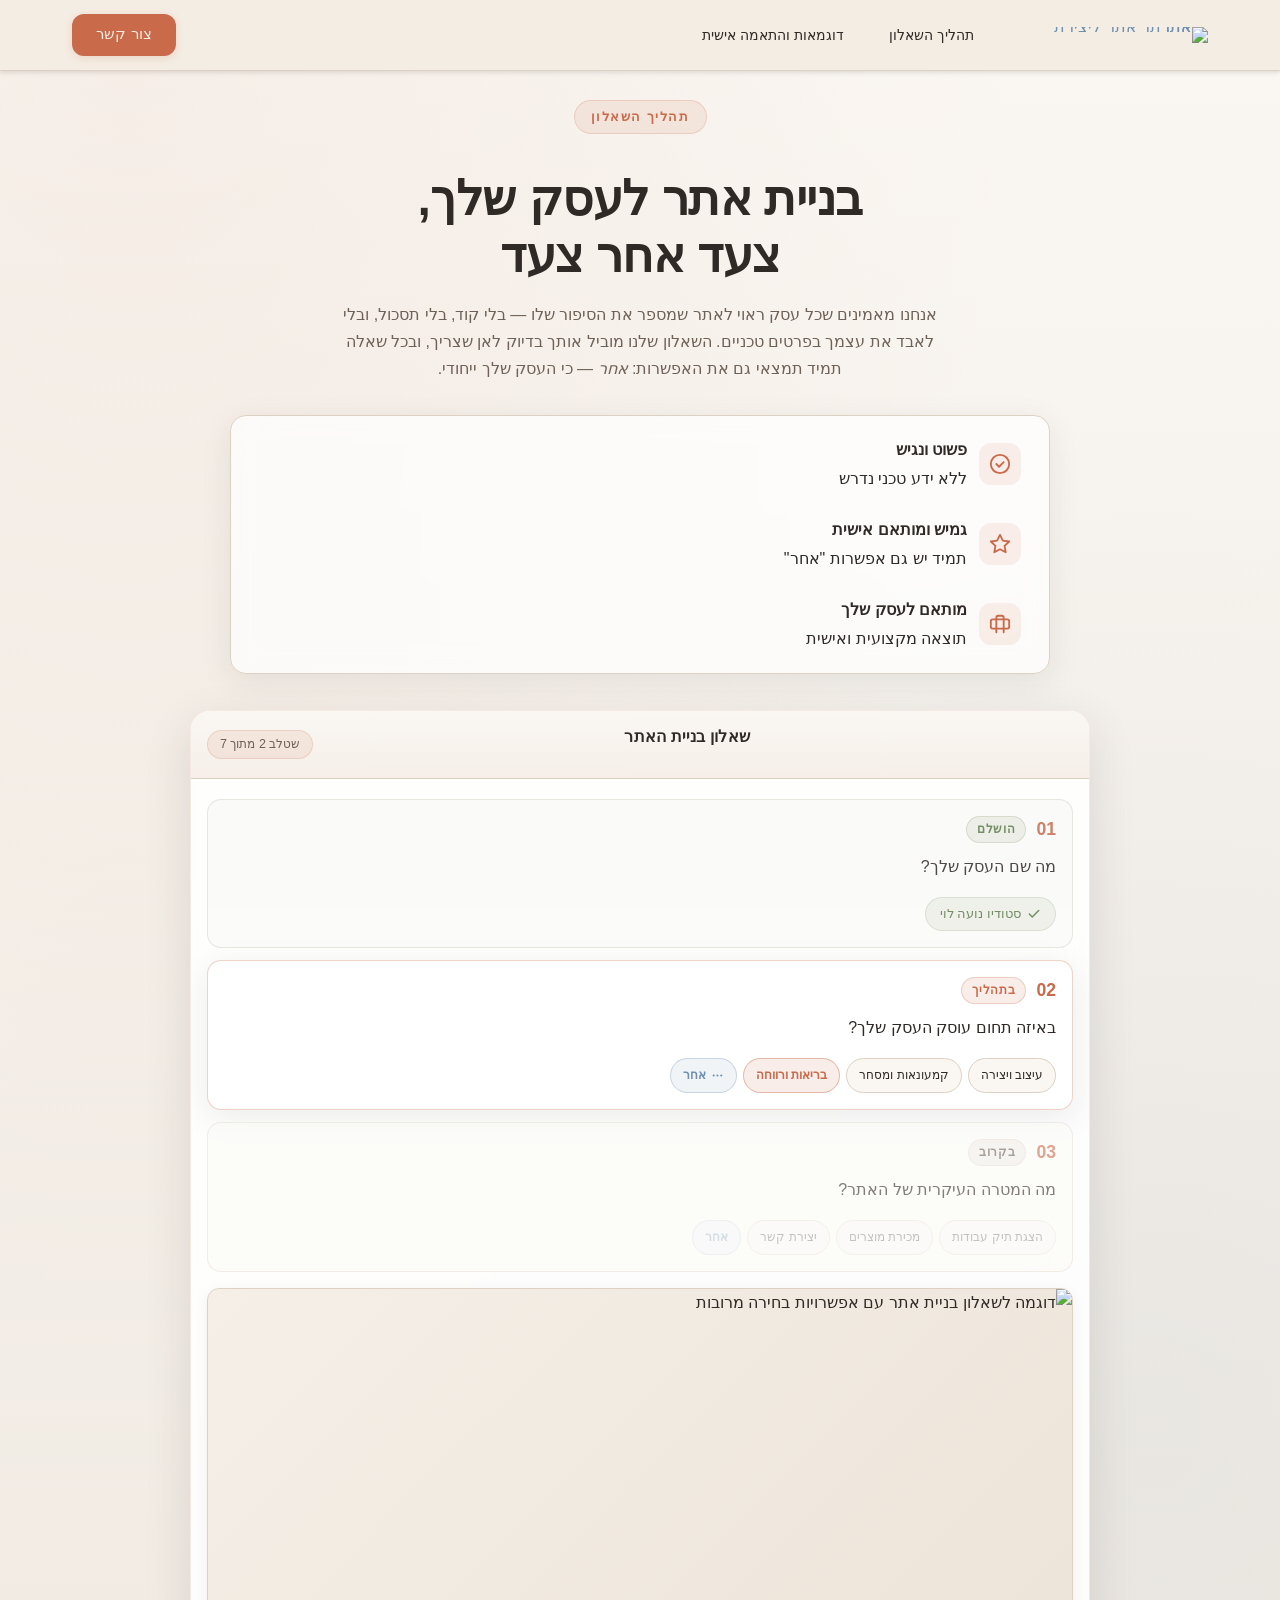
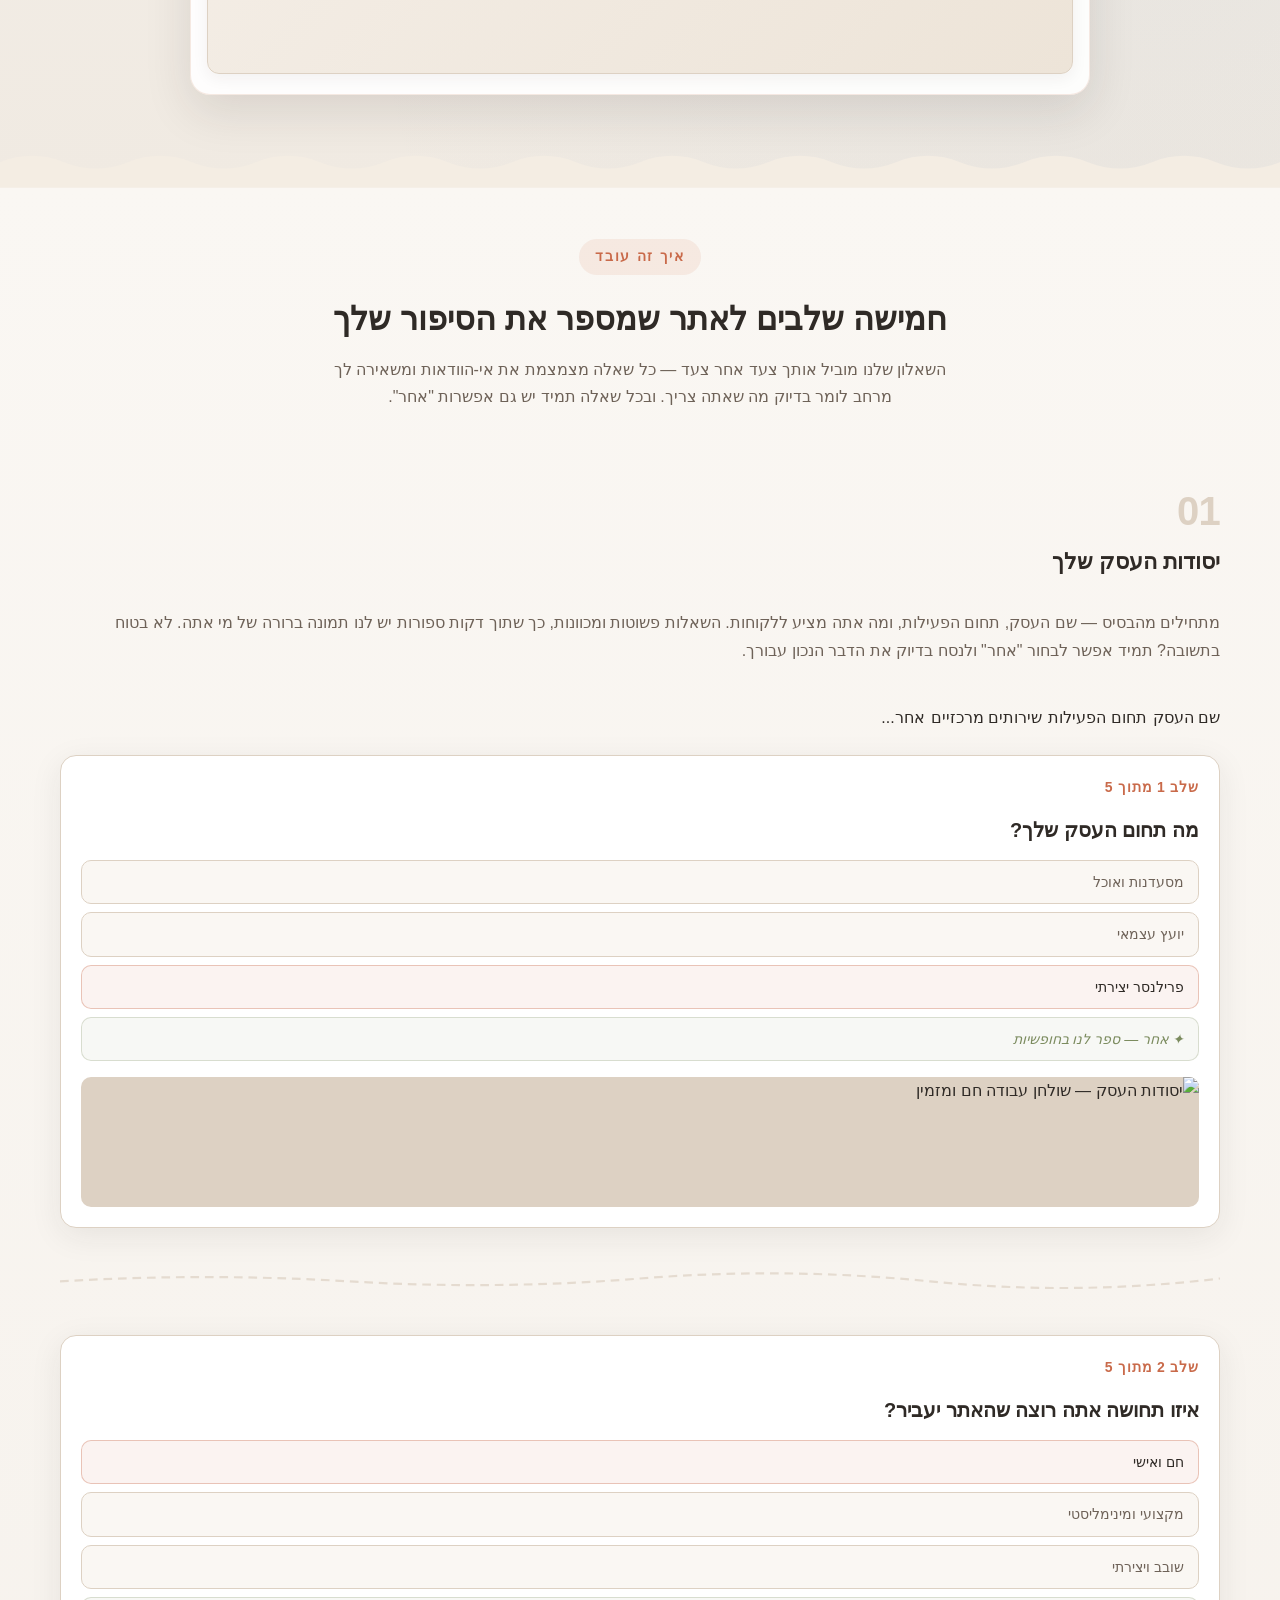
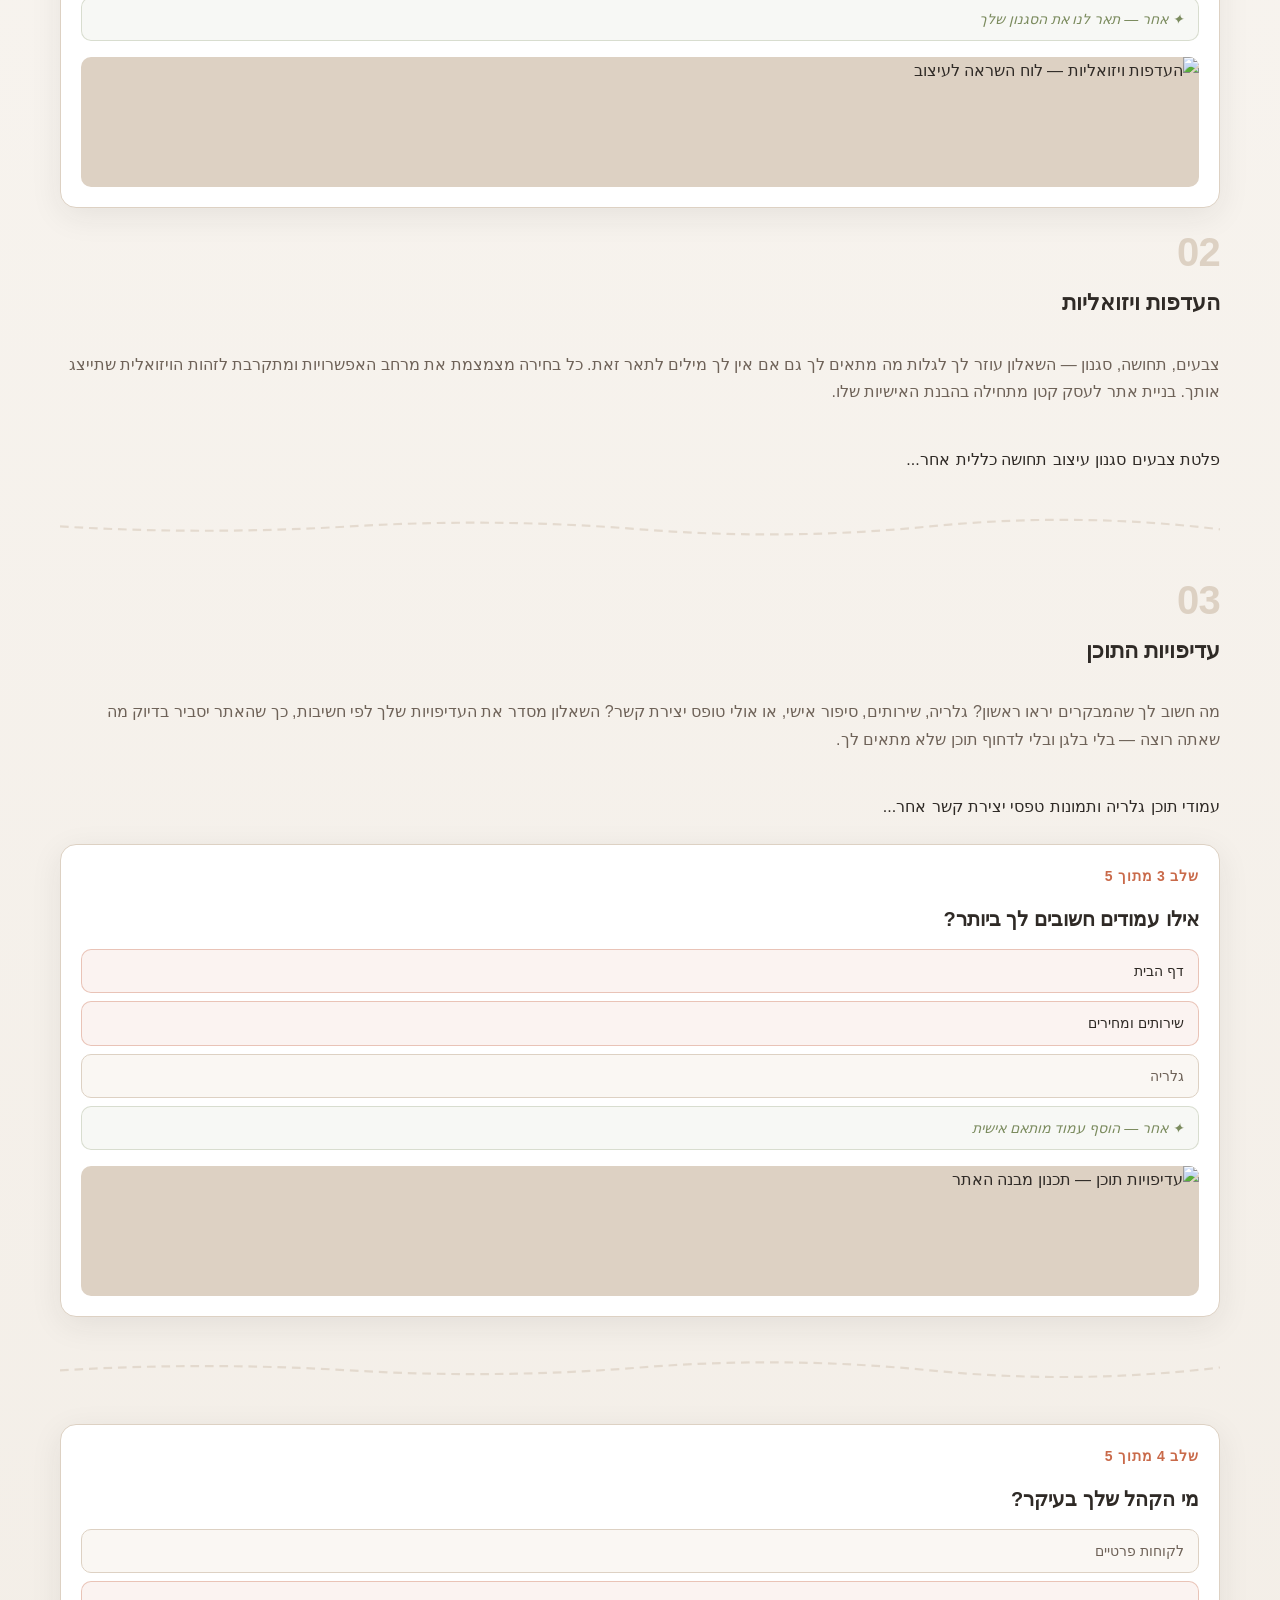
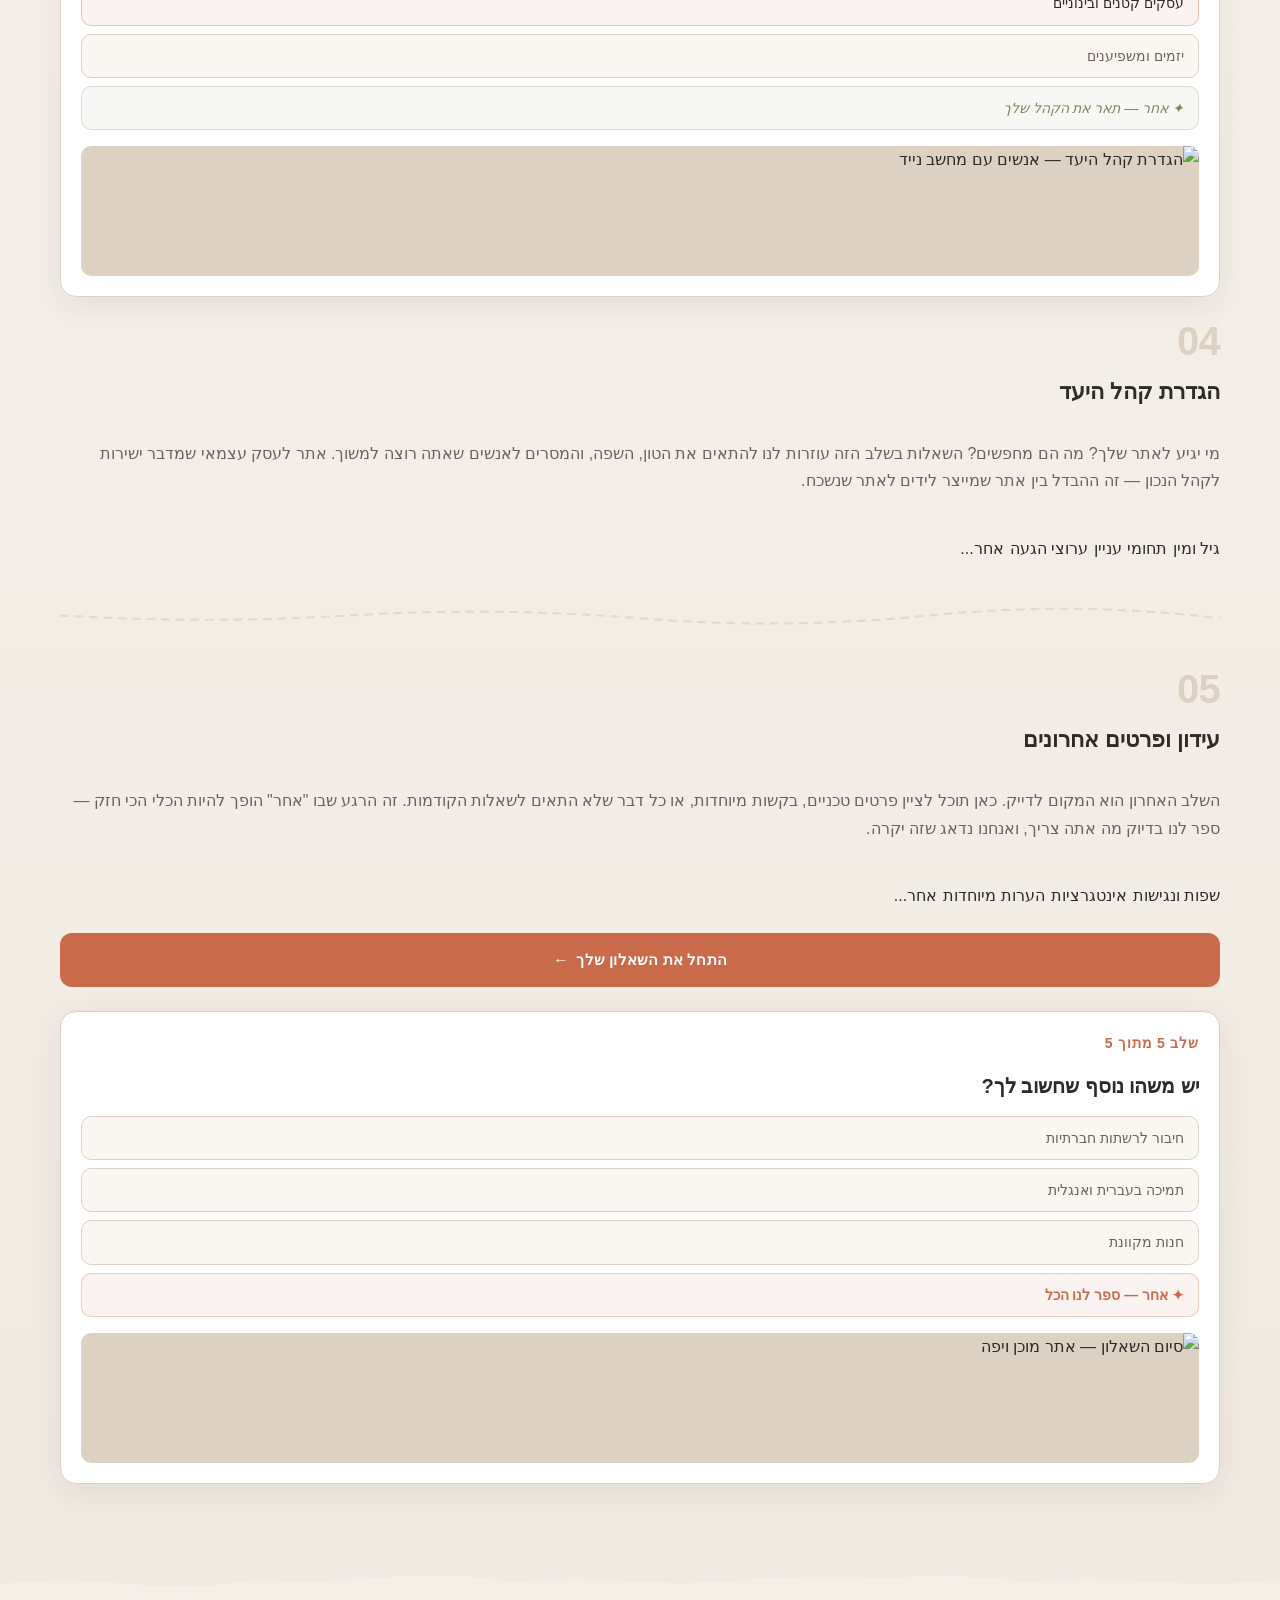
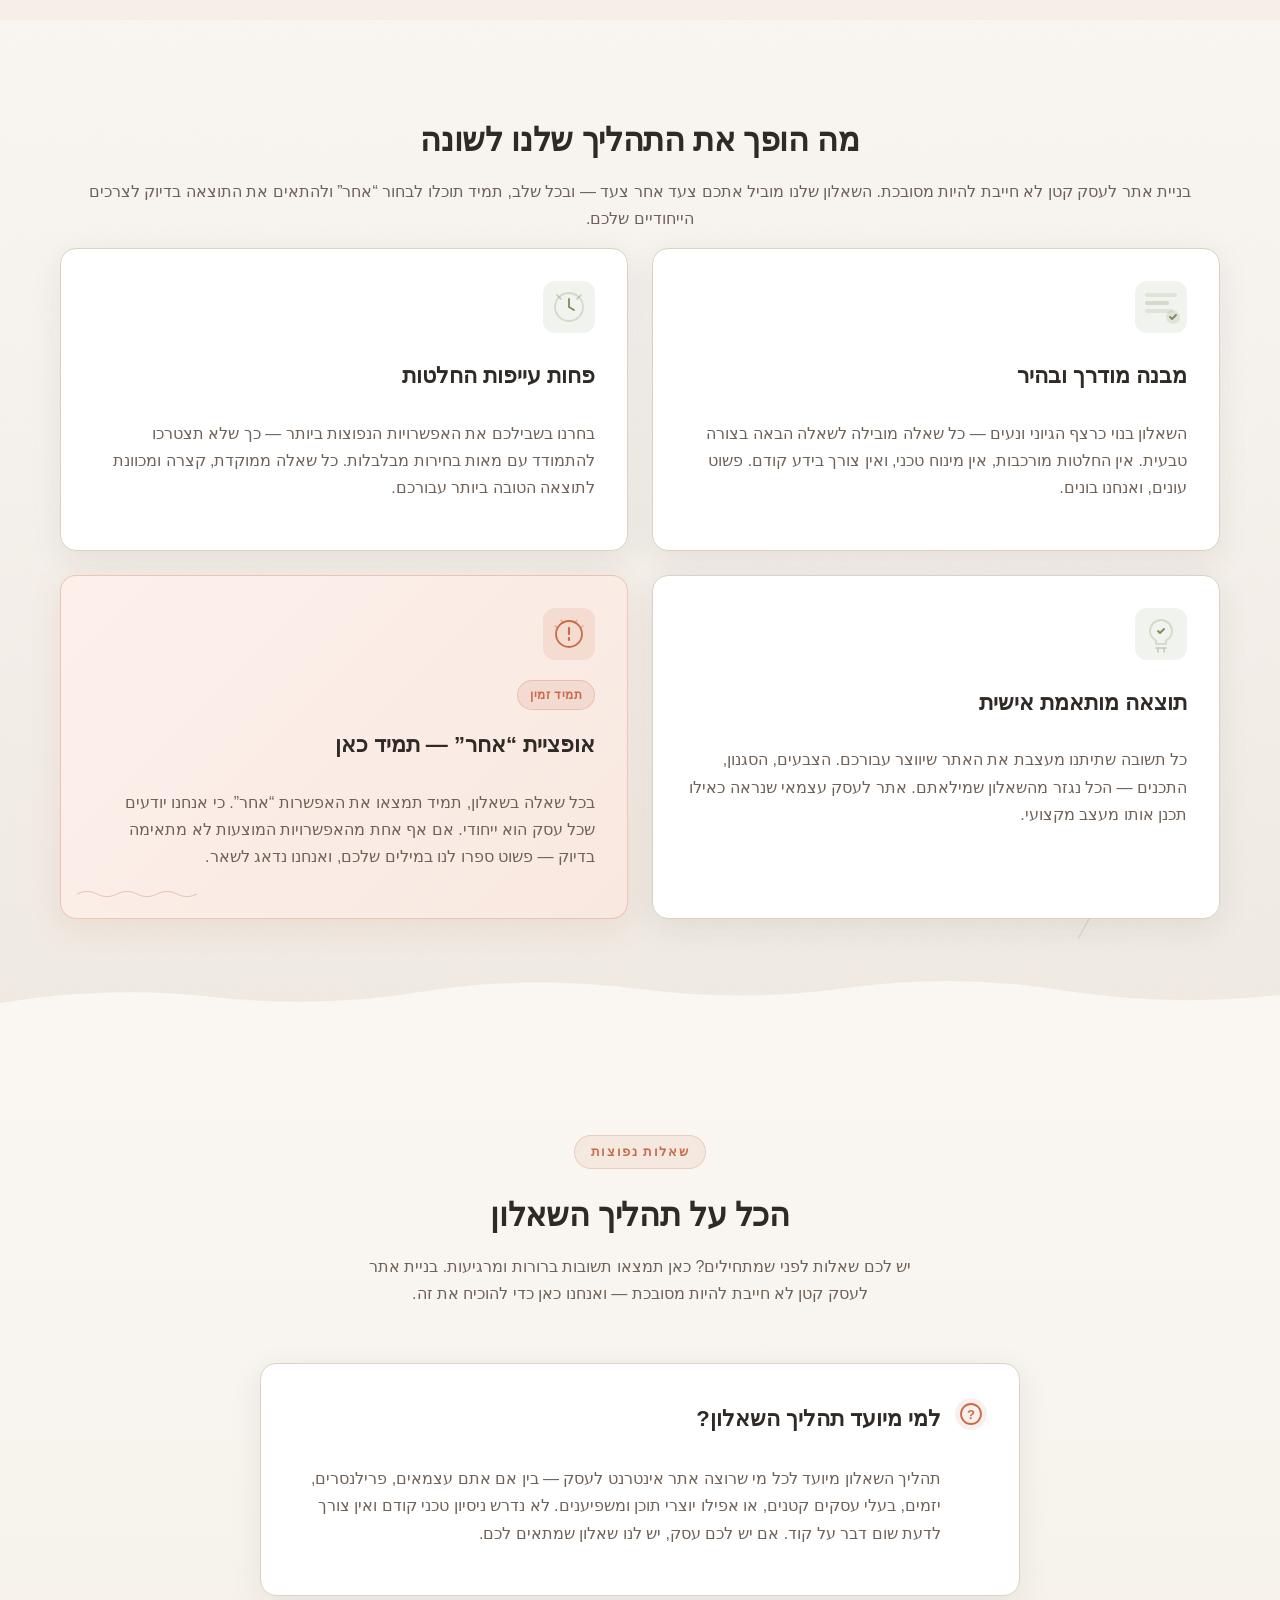
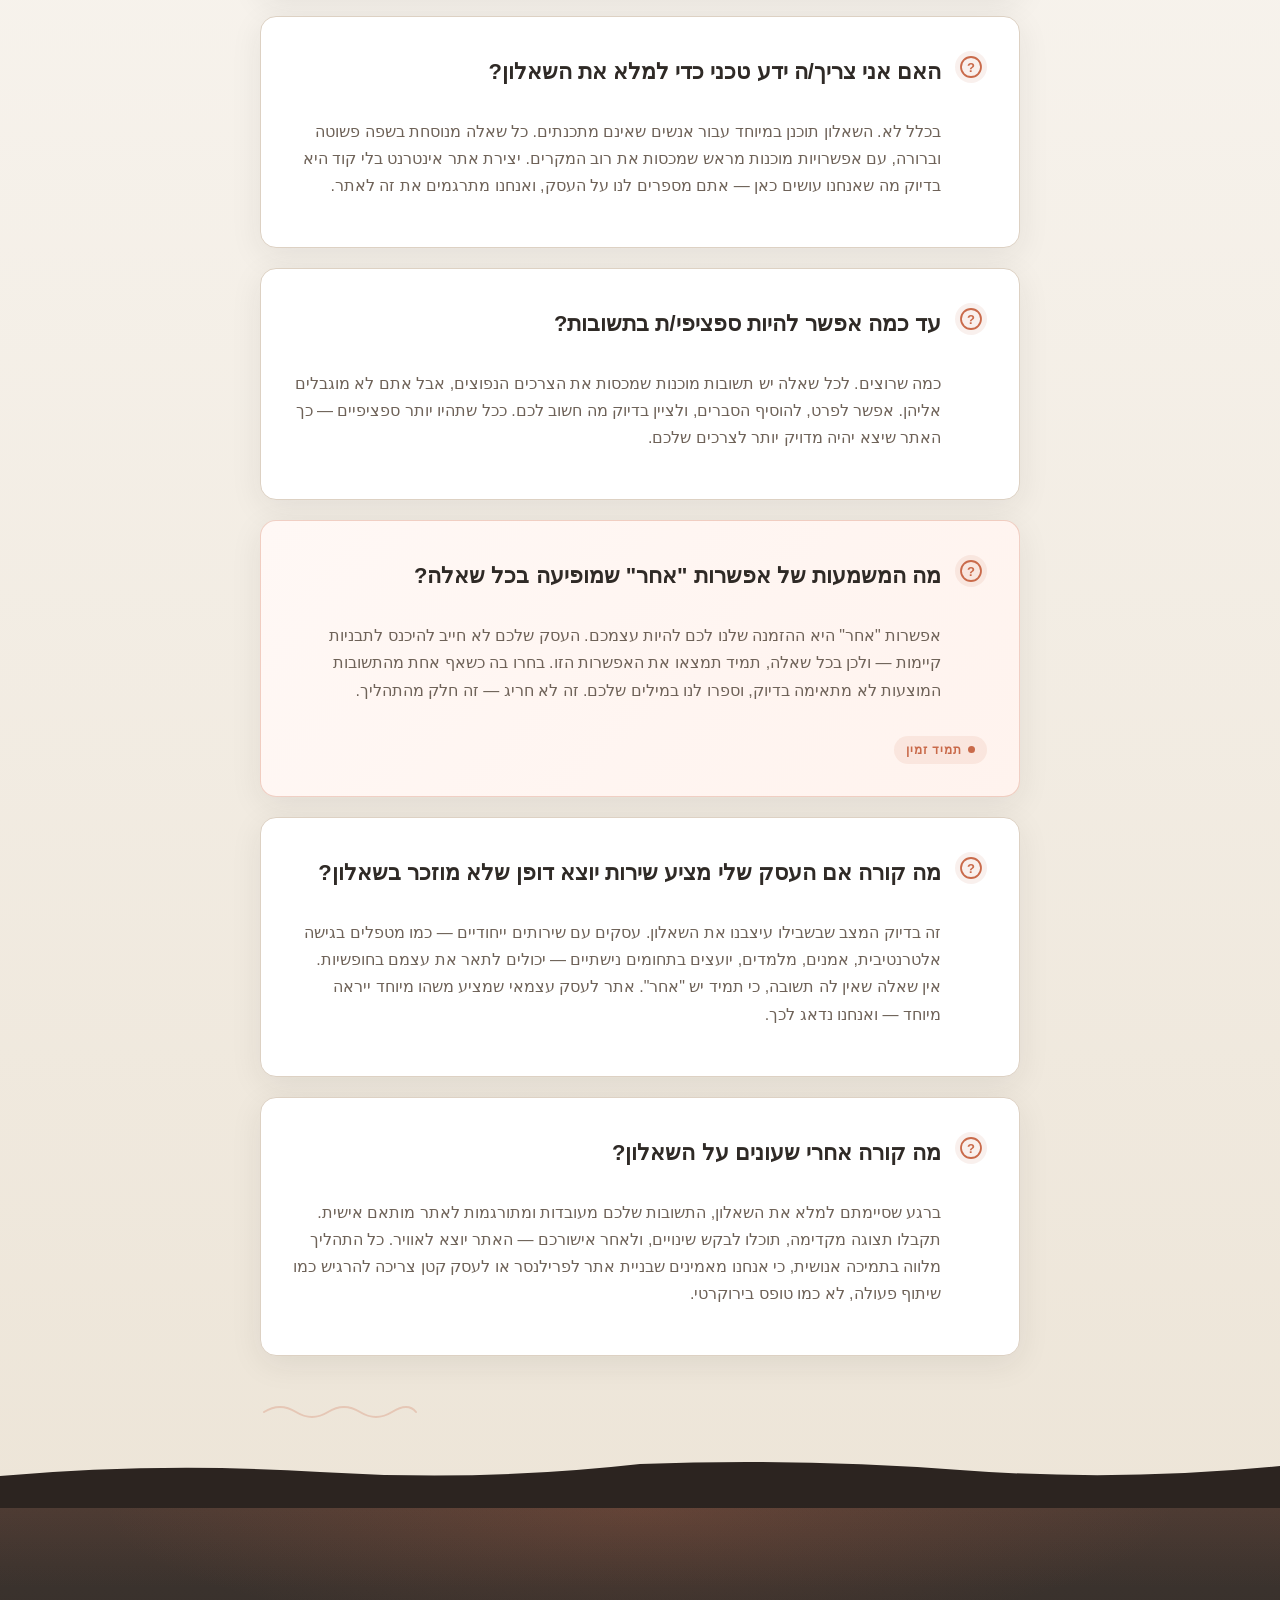
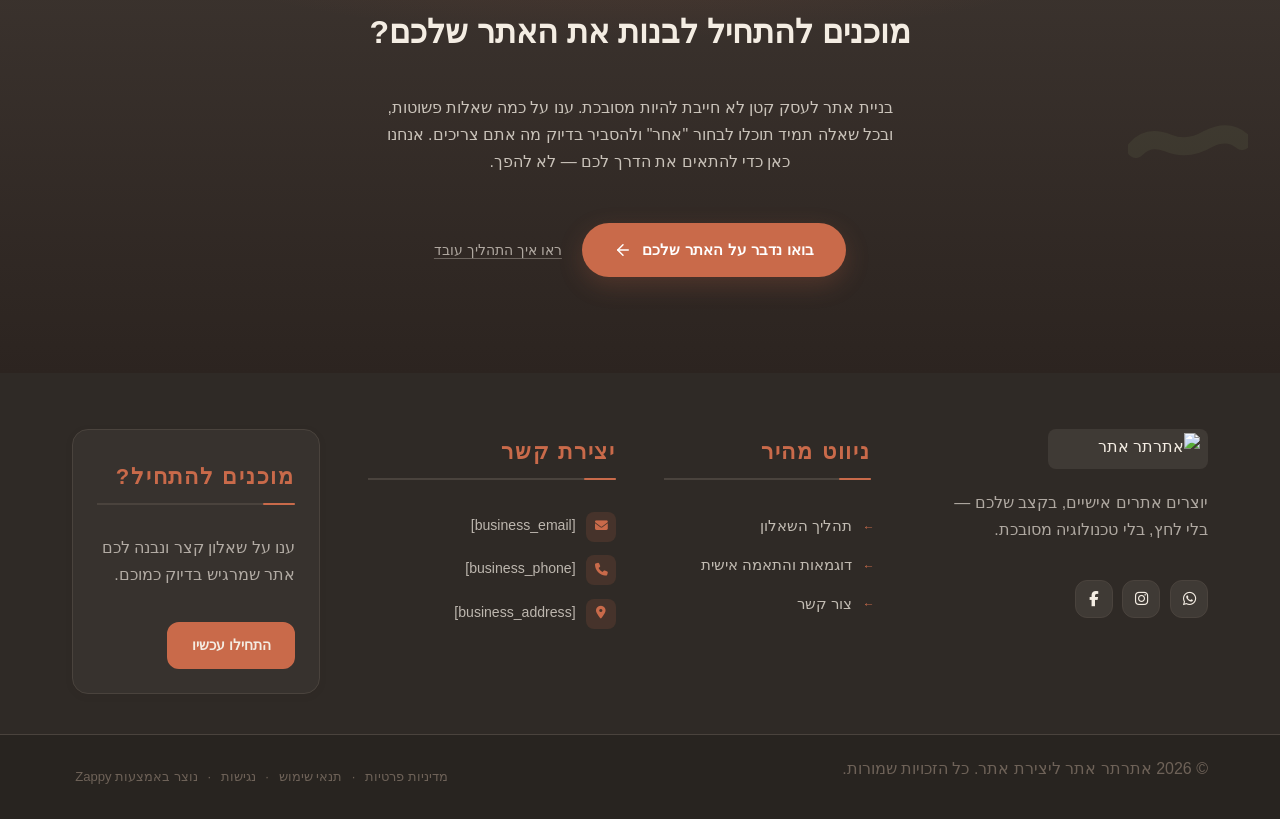
==== commit 41d15148: "Background sync: Progressive GitHub Sync" ====
--- a/public/process.html
+++ b/public/process.html
@@ -1 +1 @@
-<!doctype html><html dir="rtl" lang="he"><head><meta charset="UTF-8"><meta content="width=device-width,initial-scale=1" name="viewport"><meta content="index, follow" name="robots"><title>השאלון שהופך את החלום לאתר אמיתי — אתרתר אתר ליצירת אתר</title><meta content="גלה איך תהליך השאלון החכם של אתרתר בונה לך אתר מותאם אישית בצעדים פשוטים. בכל שאלה תמיד תמצא גם אופציה של &#39;אחר&#39; — כי העסק שלך ייחודי. התחל את התהליך היום!" name="description"><meta content="תהליך בניית אתר, שאלון ליצירת אתר, בניית אתר לפרילנסר, אתר לעסק עצמאי, איך ליצור אתר לעסק בקלות" name="keywords"><link href="/assets/favicon.ico" rel="icon" type="image/x-icon"><link href="/assets/favicon-16x16.png" rel="icon" type="image/png" sizes="16x16"><link href="/assets/favicon-32x32.png" rel="icon" type="image/png" sizes="32x32"><link href="/assets/favicon-48x48.png" rel="icon" type="image/png" sizes="48x48"><link href="/assets/favicon-192x192.png" rel="icon" type="image/png" sizes="192x192"><link href="/assets/favicon-512x512.png" rel="icon" type="image/png" sizes="512x512"><link href="/assets/apple-touch-icon.png" rel="apple-touch-icon"><script>!function(){"use strict";var t="89500212-3b11-4445-8b24-f6573b749d9c",e="https://api.zappy5.com/api/analytics/track",a=18e5,n=2592e6,o=!0,i=!0,r=!0;var s=function(){var e="zappy_visitor_"+t,a=null;try{if(a=localStorage.getItem(e)){var o=JSON.parse(a),i=Date.now();if(i-o.created<n)return o.lastSeen=i,localStorage.setItem(e,JSON.stringify(o)),o.id}}catch(t){console.warn("Zappy Analytics: LocalStorage not available")}var r="zv_"+Date.now()+"_"+Math.random().toString(36).substr(2,9);try{localStorage.setItem(e,JSON.stringify({id:r,created:Date.now(),lastSeen:Date.now()}))}catch(t){}return r}(),c=function(){var e="zappy_session_"+t,n=null;try{if(n=sessionStorage.getItem(e)){var o=JSON.parse(n),i=Date.now();if(i-o.timestamp<a)return o.timestamp=i,sessionStorage.setItem(e,JSON.stringify(o)),o.id}}catch(t){console.warn("Zappy Analytics: SessionStorage not available")}var r="zs_"+Date.now()+"_"+Math.random().toString(36).substr(2,9);try{sessionStorage.setItem(e,JSON.stringify({id:r,timestamp:Date.now()}))}catch(t){}return r}();function l(a,n){n=n||{};var o={website_id:t,event_type:a,page_path:window.location.pathname,referrer:document.referrer||"direct",visitor_id:s,session_id:c,metadata:n};if(navigator.sendBeacon){var i=new Blob([JSON.stringify(o)],{type:"application/json"});navigator.sendBeacon(e,i)}else fetch(e,{method:"POST",headers:{"Content-Type":"application/json"},body:JSON.stringify(o),keepalive:!0}).catch(function(t){console.warn("Zappy Analytics: Failed to track event",t)})}o&&l("pageview",{title:document.title,url:window.location.href}),i&&document.addEventListener("click",function(t){var e=t.target;if("BUTTON"===e.tagName||e.closest("button")){var a="BUTTON"===e.tagName?e:e.closest("button");l("click",{element:"button",text:a.textContent.trim().substring(0,100),id:a.id||null,class:a.className||null})}else if("A"===e.tagName||e.closest("a")){var n="A"===e.tagName?e:e.closest("a");l("navigation",{element:"link",text:n.textContent.trim().substring(0,100),href:n.href,external:n.hostname!==window.location.hostname})}},!0),r&&document.addEventListener("submit",function(t){var e=t.target;l("form_submit",{form_id:e.id||null,form_name:e.name||null,form_action:e.action||null,form_method:e.method||"GET"})},!0);var d=Date.now();window.addEventListener("beforeunload",function(){l("page_unload",{time_on_page:Math.floor((Date.now()-d)/1e3),page_path:window.location.pathname})}),window.zappyAnalytics={track:l,getVisitorId:function(){return s},getSessionId:function(){return c}}}()</script><meta content="השאלון שהופך את החלום לאתר אמיתי — אתרתר אתר ליצירת אתר" property="og:title"><meta content="גלה איך תהליך השאלון החכם של אתרתר בונה לך אתר מותאם אישית בצעדים פשוטים. בכל שאלה תמיד תמצא גם אופציה של &#39;אחר&#39; — כי העסק שלך ייחודי. התחל את התהליך היום!" property="og:description"><meta content="summary_large_image" name="twitter:card"><meta content="השאלון שהופך את החלום לאתר אמיתי — אתרתר אתר ליצירת אתר" name="twitter:title"><meta content="גלה איך תהליך השאלון החכם של אתרתר בונה לך אתר מותאם אישית בצעדים פשוטים. בכל שאלה תמיד תמצא גם אופציה של &#39;אחר&#39; — כי העסק שלך ייחודי. התחל את התהליך היום!" name="twitter:description"><meta content="website" property="og:type"><meta content="he_IL" property="og:locale"><link href="https://cdnjs.cloudflare.com/ajax/libs/font-awesome/6.4.0/css/all.min.css" rel="stylesheet"><link href="/assets/favicon.ico" rel="icon" type="image/x-icon"><link href="/assets/favicon-16x16.png" rel="icon" type="image/png" sizes="16x16"><link href="/assets/favicon-32x32.png" rel="icon" type="image/png" sizes="32x32"><link href="/assets/favicon-48x48.png" rel="icon" type="image/png" sizes="48x48"><link href="/assets/favicon-192x192.png" rel="icon" type="image/png" sizes="192x192"><link href="/assets/favicon-512x512.png" rel="icon" type="image/png" sizes="512x512"><link href="/assets/apple-touch-icon.png" rel="apple-touch-icon"><link href="https://cdn.jsdelivr.net/npm/vanilla-cookieconsent@3/dist/cookieconsent.css" rel="stylesheet"><script src="https://cdn.jsdelivr.net/npm/vanilla-cookieconsent@3/dist/cookieconsent.umd.js"></script><script src="https://cdn.jsdelivr.net/gh/mickidum/acc_toolbar/acctoolbar/acctoolbar.min.js"></script><link href="/styles.css" rel="stylesheet"><style id="zappy-dropdown-submenu-styles">#navMenu li:has(.sub-menu),.nav-menu li:has(.sub-menu),.navbar li:has(.sub-menu),nav li:has(.sub-menu){position:relative}#navMenu .sub-menu,.nav-menu .sub-menu,.navbar .sub-menu,nav .sub-menu{display:block!important;position:absolute!important;top:100%;left:0;min-width:220px;background:#fff;border-radius:8px;box-shadow:0 8px 25px rgba(0,0,0,.15);padding:8px 0;opacity:0;visibility:hidden;transform:translateY(10px);transition:all .3s ease;z-index:1000;list-style:none;pointer-events:none}#navMenu li:hover>.sub-menu,.nav-menu li:hover>.sub-menu,.navbar li:hover>.sub-menu,nav li:hover>.sub-menu{opacity:1!important;visibility:visible!important;transform:translateY(0)!important;pointer-events:auto!important}.sub-menu li{list-style:none;margin:0;padding:0}.sub-menu a{display:block!important;padding:10px 16px!important;color:var(--text-dark,#333)!important;font-weight:500;text-decoration:none;white-space:nowrap;transition:background-color .2s}.sub-menu .zappy-nav-child>a{padding-left:28px!important;font-size:.9em!important;opacity:.85!important}[dir=rtl] .sub-menu .zappy-nav-child>a,html[lang=ar] .sub-menu .zappy-nav-child>a,html[lang=he] .sub-menu .zappy-nav-child>a{padding-left:10px!important;padding-right:28px!important}.sub-menu .zappy-nav-parent>a{font-weight:600!important}.sub-menu a:hover{background-color:#f5f5f5}[dir=rtl] .nav-menu .sub-menu,[dir=rtl] .navbar .sub-menu,[dir=rtl] nav .sub-menu,html[lang=ar] .nav-menu .sub-menu,html[lang=ar] .navbar .sub-menu,html[lang=ar] nav .sub-menu,html[lang=he] .nav-menu .sub-menu,html[lang=he] .navbar .sub-menu,html[lang=he] nav .sub-menu{left:auto!important;right:0!important}.sub-menu:empty,.sub-menu:not(:has(li)):not(:has(> a)),.sub-menu:not(:has(li:not(.zappy-hidden-menu-item))):not(:has(> a)){display:none!important;opacity:0!important;visibility:hidden!important;pointer-events:none!important}li:has(.menu-group-title):hover>.sub-menu{opacity:1!important;visibility:visible!important;transform:translateY(0)!important;pointer-events:auto!important}#navMenu>li>.menu-group-title,.nav-menu>li>.menu-group-title{display:inline-block;padding:.5rem 1rem;cursor:default;user-select:none}@media (max-width:768px){#navMenu .sub-menu,.nav-menu .sub-menu,.navbar .sub-menu,nav .sub-menu{position:static!important;transform:none!important;box-shadow:none!important;background:0 0!important;max-height:0;overflow:hidden;opacity:0;visibility:hidden;transition:max-height .3s ease,opacity .3s ease;padding:0!important;border-radius:0!important}#navMenu .sub-menu.mobile-expanded,.nav-menu .sub-menu.mobile-expanded,.navbar .sub-menu.mobile-expanded{max-height:none!important;overflow-y:visible!important;opacity:1!important;visibility:visible!important;padding:8px 0 8px 16px!important}[dir=rtl] .sub-menu.mobile-expanded,html[lang=he] .sub-menu.mobile-expanded{padding:8px 16px 8px 0!important}#navMenu li:hover>.sub-menu,.nav-menu li:hover>.sub-menu,.navbar li:hover>.sub-menu,nav li:hover>.sub-menu{opacity:0;visibility:hidden;pointer-events:none}#navMenu li>.sub-menu.mobile-expanded,.nav-menu li>.sub-menu.mobile-expanded,.navbar li>.sub-menu.mobile-expanded,nav li>.sub-menu.mobile-expanded{opacity:1!important;visibility:visible!important;pointer-events:auto!important}#navMenu li:has(.sub-menu),.nav-menu li:has(.sub-menu),.navbar li:has(.sub-menu),nav li:has(.sub-menu){display:flex!important;flex-wrap:wrap!important;align-items:center!important;position:relative!important;min-height:44px!important}#navMenu li:has(.sub-menu)>a,.nav-menu li:has(.sub-menu)>a,.navbar li:has(.sub-menu)>a,nav li:has(.sub-menu)>a{flex:1!important;min-width:0!important}#navMenu li:has(.sub-menu)>.menu-group-title,.nav-menu li:has(.sub-menu)>.menu-group-title,.navbar li:has(.sub-menu)>.menu-group-title,nav li:has(.sub-menu)>.menu-group-title{flex:1!important;min-width:0!important;padding:0!important;line-height:inherit!important}#navMenu li:has(.sub-menu)>.sub-menu,.nav-menu li:has(.sub-menu)>.sub-menu,.navbar li:has(.sub-menu)>.sub-menu,nav li:has(.sub-menu)>.sub-menu{flex-basis:100%!important;width:100%!important}#navMenu li:has(.sub-menu)>a [class*=arrow],#navMenu li:has(.sub-menu)>a [class*=chevron],.nav-menu li:has(.sub-menu)>a .fa-angle-down,.nav-menu li:has(.sub-menu)>a .fa-chevron-down,.nav-menu li:has(.sub-menu)>a [class*=arrow],.nav-menu li:has(.sub-menu)>a [class*=chevron],nav li:has(.sub-menu)>a [class*=arrow],nav li:has(.sub-menu)>a [class*=chevron]{display:none!important;visibility:hidden!important}.mobile-submenu-toggle{display:flex!important;align-items:center!important;justify-content:center!important;width:44px!important;height:auto!important;background:0 0!important;border:none!important;cursor:pointer!important;color:var(--text-dark)!important;position:static!important;flex-shrink:0!important;align-self:stretch!important;z-index:2!important;padding:0!important;margin:0!important}.mobile-submenu-toggle::after{content:''!important;width:0!important;height:0!important;border-left:6px solid transparent!important;border-right:6px solid transparent!important;border-top:7px solid currentColor!important;transition:transform .3s ease!important}.mobile-submenu-toggle.expanded::after{transform:rotate(180deg)!important}.sub-menu a{padding:10px 0!important;display:block!important;color:var(--text-dark)!important;white-space:normal!important}.sub-menu .zappy-nav-child>a{padding-left:28px!important;font-size:.9em!important;opacity:.85!important}[dir=rtl] .sub-menu .zappy-nav-child>a,html[lang=ar] .sub-menu .zappy-nav-child>a,html[lang=he] .sub-menu .zappy-nav-child>a{padding-left:0!important;padding-right:28px!important}.sub-menu .zappy-nav-parent>a{font-weight:600!important}#navMenu.active,.nav-menu.active{max-width:100vw!important;overflow-x:hidden!important;box-sizing:border-box!important}.navbar .sub-menu li a,.zappy-products-dropdown .sub-menu a,nav.navbar .sub-menu li a{color:var(--text-dark)!important}}@media (min-width:769px){.mobile-submenu-toggle{display:none!important}}</style><style id="zappy-widget-visibility">#mic-access-tool-box,#mic-access-tool-general-button,#mic-init-access-tool #mic-access-tool-box,#mic-init-access-tool #mic-access-tool-general-button,#mic-init-access-tool .mic-access-tool-general-button,._access-icon,._access-menu,.mic-access-tool-box,.mic-access-tool-general-button,div[id*=mic-access-tool-box]{display:none!important;visibility:hidden!important;opacity:0!important;pointer-events:none!important}</style></head><body><nav class="navbar" dir="rtl"><button class="mobile-toggle" aria-label="Menu" id="mobileToggle"><svg viewBox="0 0 24 24" fill="none" height="24" width="24" class="hamburger-icon"><path d="M3 12h18M3 6h18M3 18h18" stroke="currentColor" stroke-width="2" stroke-linecap="round"></path></svg> <svg viewBox="0 0 24 24" fill="none" height="24" width="24" class="close-icon" style="display:none"><path d="M18 6L6 18M6 6l12 12" stroke="currentColor" stroke-width="2" stroke-linecap="round"></path></svg></button> <button class="phone-header-btn" aria-label="Call" data-phone="[business_phone]"><svg viewBox="0 0 24 24" fill="currentColor" height="20" width="20"><path d="M22 16.92v3a2 2 0 0 1-2.18 2 19.79 19.79 0 0 1-8.63-3.07 19.5 19.5 0 0 1-6-6 19.79 19.79 0 0 1-3.07-8.67A2 2 0 0 1 4.11 2h3a2 2 0 0 1 2 1.72 12.84 12.84 0 0 0 .7 2.81 2 2 0 0 1-.45 2.11L8.09 9.91a16 16 0 0 0 6 6l1.27-1.27a2 2 0 0 1 2.11-.45 12.84 12.84 0 0 0 2.81.7A2 2 0 0 1 22 16.92z"></path></svg></button><div class="nav-container"><div class="nav-right-group"><div class="nav-brand"><a href="/" class="logo-link"><img alt="אתרתר אתר ליצירת אתר" class="logo" src="/assets/general-logo.webp"></a></div><ul class="nav-menu" id="navMenu"><li><a href="/process">תהליך השאלון</a></li><li><a href="/examples">דוגמאות והתאמה אישית</a></li></ul></div><div class="nav-cta-container"><a href="/contact" class="nav-cta-btn">צור קשר</a></div></div></nav><script>window.addEventListener("load",function(){const e=document.querySelector(".navbar, nav, header");if(!e)return void console.log("[Navbar] Navbar element not found");let t=document.getElementById("mobileToggle")||document.querySelector(".mobile-toggle")||document.querySelector(".hamburger")||document.querySelector(".hamburger-menu")||document.querySelector(".menu-toggle")||document.querySelector(".burger-menu")||document.querySelector('[aria-label="Menu"]')||document.querySelector('[aria-label="תפריט"]');const o=document.querySelector(".phone-header-btn"),n=window.getComputedStyle(e);let r=n.backgroundColor;if(console.log("[Navbar] Initial navbar background:",r),"transparent"===r||"rgba(0, 0, 0, 0)"===r||r.startsWith("rgba")&&r.includes(", 0)")){const e=n.backgroundImage;if(e&&"none"!==e)console.log("[Navbar] Navbar has background image/gradient, using dark text"),r="rgb(240, 240, 240)";else{const e=window.getComputedStyle(document.body).backgroundColor;console.log("[Navbar] Navbar transparent, using body background:",e),r=e}}const i=r.match(/\d+/g);if(i&&i.length>=3){const e=(.299*parseInt(i[0])+.587*parseInt(i[1])+.114*parseInt(i[2]))/255;console.log("[Navbar] Mobile button colors preserved from Claude CSS (luminance:",e.toFixed(2)+")");const n=document.createElement("style");n.id="zappy-mobile-nav-fix";document.documentElement.lang;document.documentElement.dir,n.textContent='\n        /* Hide mobile buttons on desktop, show only on mobile */\n        @media (min-width: 769px) {\n          .mobile-toggle,\n          .phone-header-btn {\n            display: none !important;\n          }\n        }\n        \n        /* Show and position mobile buttons correctly on mobile */\n        @media (max-width: 768px) {\n          .mobile-toggle,\n          .phone-header-btn {\n            position: absolute !important;\n            top: 50% !important;\n            transform: translateY(-50%) !important;\n            z-index: 1001 !important;\n            display: flex !important;\n            align-items: center !important;\n            justify-content: center !important;\n            width: 36px !important;\n            height: 36px !important;\n            border-radius: 50% !important;\n            border: none !important;\n            cursor: pointer !important;\n            padding: 6px !important;\n            background: none !important;\n            color: var(--nav-text, var(--text-dark)) !important;\n          }\n          \n          /* LTR positioning (default): hamburger LEFT, phone RIGHT */\n          html:not([dir="rtl"]):not([lang="he"]):not([lang="ar"]) .mobile-toggle,\n          html[dir="ltr"] .mobile-toggle {\n            left: 12px !important;\n            right: auto !important;\n          }\n          html:not([dir="rtl"]):not([lang="he"]):not([lang="ar"]) .phone-header-btn,\n          html[dir="ltr"] .phone-header-btn {\n            right: 12px !important;\n            left: auto !important;\n          }\n          \n          /* RTL positioning: hamburger RIGHT, phone LEFT */\n          html[dir="rtl"] .mobile-toggle,\n          html[lang="he"] .mobile-toggle,\n          html[lang="ar"] .mobile-toggle {\n            right: 12px !important;\n            left: auto !important;\n          }\n          html[dir="rtl"] .phone-header-btn,\n          html[lang="he"] .phone-header-btn,\n          html[lang="ar"] .phone-header-btn {\n            left: 12px !important;\n            right: auto !important;\n          }\n          \n          /* CRITICAL: Ensure nav-container has min-height on mobile */\n          /* All children are positioned absolutely/fixed on mobile, so height:auto collapses to 0 */\n          .nav-container {\n            min-height: 70px !important;\n            position: relative !important;\n          }\n          \n          /* Ensure SVG icons are properly sized and inherit color */\n          .mobile-toggle svg,\n          .phone-header-btn svg {\n            width: 24px !important;\n            height: 24px !important;\n            /* Don\'t force display - let JavaScript control hamburger/close toggle */\n          }\n          \n          /* Reset nav-cta-container on mobile - remove desktop box-shadow/padding */\n          /* that creates a visible ghost box when CTA button is hidden */\n          .nav-cta-container {\n            box-shadow: none !important;\n            padding: 0 !important;\n          }\n          \n          /* Hide nav-cta-container entirely on mobile when there\'s no lang-switcher */\n          /* (only the CTA button is inside, and it\'s hidden on mobile) */\n          .nav-cta-container:not(:has(.lang-switcher)) {\n            display: none !important;\n          }\n          \n          /* CRITICAL: Prevent hero image fade gradient from bleeding over headline text */\n          /* The .image-fade-gradient has bottom: -30px (extends below parent) */\n          /* On mobile stacked layout, this overlaps the h1 text below the image */\n          .hero-image-column {\n            overflow: hidden !important;\n          }\n          .image-fade-gradient {\n            bottom: 0 !important;\n          }\n          \n          /* Hide desktop language switcher on mobile - hamburger menu handles it */\n          /* High specificity to override stored CSS */\n          .lang-switcher,\n          .nav-cta-container .lang-switcher,\n          .nav-container .lang-switcher,\n          .navbar .lang-switcher,\n          .navbar .nav-cta-container .lang-switcher {\n            display: none !important;\n          }\n        }\n      ';const r=document.getElementById("zappy-mobile-nav-fix");r&&r.remove(),document.head.appendChild(n),console.log("[Navbar] Critical CSS injected for mobile nav positioning");const l=window.innerWidth<=768;if(t){const e=t.querySelector(".hamburger-icon"),o=t.querySelector(".close-icon");e&&(e.style.setProperty("width","24px","important"),e.style.setProperty("height","24px","important"),e.style.setProperty("display","block","important")),o&&(o.style.setProperty("width","24px","important"),o.style.setProperty("height","24px","important"),o.style.setProperty("display","none","important")),l?(t.style.setProperty("position","absolute","important"),t.style.setProperty("top","50%","important"),t.style.setProperty("transform","translateY(-50%)","important"),t.style.setProperty("z-index","1001","important"),t.style.removeProperty("left"),t.style.removeProperty("right"),console.log("[Navbar] Mobile toggle positioning applied (mobile viewport)")):(t.style.removeProperty("position"),t.style.removeProperty("top"),t.style.removeProperty("transform"),t.style.removeProperty("z-index"),t.style.removeProperty("left"),t.style.removeProperty("right"),console.log("[Navbar] Desktop viewport - cleared mobile toggle inline positioning"))}if(o){const e=o.querySelector("svg");e&&(e.style.width="24px",e.style.height="24px",e.setAttribute("width","24"),e.setAttribute("height","24")),l?(o.style.setProperty("position","absolute","important"),o.style.setProperty("top","50%","important"),o.style.setProperty("transform","translateY(-50%)","important"),o.style.setProperty("z-index","1001","important"),o.style.removeProperty("left"),o.style.removeProperty("right"),console.log("[Navbar] Phone button positioning applied (mobile viewport)")):(o.style.removeProperty("position"),o.style.removeProperty("top"),o.style.removeProperty("transform"),o.style.removeProperty("z-index"),o.style.removeProperty("left"),o.style.removeProperty("right"),console.log("[Navbar] Desktop viewport - cleared phone button inline positioning"))}}else console.log("[Navbar] Could not parse background color:",r);t=document.getElementById("mobileToggle")||document.querySelector(".mobile-toggle")||document.querySelector(".hamburger")||document.querySelector(".hamburger-menu")||document.querySelector(".menu-toggle")||document.querySelector(".burger-menu")||document.querySelector('[aria-label="Menu"]')||document.querySelector('[aria-label="תפריט"]');const l=document.getElementById("navMenu")||document.querySelector(".nav-menu")||document.querySelector(".nav-links")||document.querySelector("nav ul:not(.submenu)");if(!t||!l)return void console.log("[Navbar] Mobile toggle or menu not found:",{toggle:!!t,menu:!!l});l.id||(l.id="navMenu"),console.log("[Navbar] Initializing mobile menu...");const a=t.cloneNode(!0);t.parentNode.replaceChild(a,t),a.addEventListener("click",function(e){e.preventDefault(),e.stopPropagation();const t=this.querySelector(".hamburger-icon"),o=this.querySelector(".close-icon");l.classList.contains("active")?(l.classList.remove("active"),t&&t.style.setProperty("display","block","important"),o&&o.style.setProperty("display","none","important"),document.body.style.overflow="",console.log("[Navbar] Menu closed")):(l.classList.add("active"),t&&t.style.setProperty("display","none","important"),o&&o.style.setProperty("display","block","important"),document.body.style.overflow="hidden",console.log("[Navbar] Menu opened"))}),l.querySelectorAll("a").forEach(function(e){e.addEventListener("click",function(){if("#"===this.getAttribute("href"))return;const e=a.querySelector(".hamburger-icon"),t=a.querySelector(".close-icon");l.classList.remove("active"),e&&e.style.setProperty("display","block","important"),t&&t.style.setProperty("display","none","important"),document.body.style.overflow="",console.log("[Navbar] Menu closed (link clicked)")})});var s=l.querySelectorAll(".dropdown-toggle");s.forEach(function(e){e.addEventListener("click",function(e){e.preventDefault(),e.stopPropagation();var t=this.closest(".nav-dropdown");t&&(t.parentNode.querySelectorAll(".nav-dropdown.open").forEach(function(e){e!==t&&e.classList.remove("open")}),t.classList.toggle("open"),console.log("[Navbar] Dropdown toggled:",t.classList.contains("open")?"open":"closed"))})}),document.addEventListener("click",function(e){e.target.closest(".nav-dropdown")||document.querySelectorAll(".nav-dropdown.open").forEach(function(e){e.classList.remove("open")})}),console.log("[Navbar] Dropdown handlers initialized for "+s.length+" dropdowns"),o&&o.addEventListener("click",function(){const e=document.querySelectorAll('a[href^="tel:"]'),t=e.length>0?e[0].getAttribute("href").replace("tel:",""):"[business_phone]";window.location.href="tel:"+t,console.log("[Navbar] Phone button clicked")}),console.log("[Navbar] Mobile menu initialized successfully");const p=function(){const e=document.querySelector(".whatsapp-float");e&&(window.innerWidth>=769?(e.style.setProperty("display","none","important"),e.style.setProperty("visibility","hidden","important"),e.style.setProperty("opacity","0","important"),e.style.setProperty("pointer-events","none","important"),console.log("[WhatsApp] Button hidden on desktop")):(e.style.removeProperty("display"),e.style.removeProperty("visibility"),e.style.removeProperty("opacity"),e.style.removeProperty("pointer-events"),console.log("[WhatsApp] Button visible on mobile")))};let c;p(),window.addEventListener("resize",function(){clearTimeout(c),c=setTimeout(p,100)})})</script><main><section class="process-intro-section" data-layout-spec="תהליך השאלון-intro" dir="rtl"><svg viewBox="0 0 220 180" xmlns="http://www.w3.org/2000/svg" aria-hidden="true" data-no-icon-edit="true" class="process-intro-botanical" fill="none"><path d="M20,160 Q40,120 60,100 Q80,80 100,60 Q120,40 140,30" stroke="#C4714A" stroke-width="1.5" fill="none" opacity="0.18"></path><path d="M60,100 Q50,80 55,60 Q60,45 70,40" stroke="#C4714A" stroke-width="1.2" fill="none" opacity="0.18"></path><path d="M100,60 Q90,45 95,28 Q98,18 108,15" stroke="#C4714A" stroke-width="1.2" fill="none" opacity="0.18"></path><ellipse cx="55" cy="58" fill="#C4714A" opacity="0.13" rx="10" ry="6" transform="rotate(-30 55 58)"></ellipse><ellipse cx="95" cy="26" fill="#C4714A" opacity="0.13" rx="9" ry="5" transform="rotate(-45 95 26)"></ellipse><ellipse cx="70" cy="38" fill="#C4714A" opacity="0.13" rx="8" ry="5" transform="rotate(-20 70 38)"></ellipse><ellipse cx="140" cy="28" fill="#C4714A" opacity="0.13" rx="10" ry="5" transform="rotate(-55 140 28)"></ellipse></svg> <svg viewBox="0 0 180 24" xmlns="http://www.w3.org/2000/svg" aria-hidden="true" data-no-icon-edit="true" class="process-intro-wavy" fill="none"><path d="M0,12 Q15,4 30,12 Q45,20 60,12 Q75,4 90,12 Q105,20 120,12 Q135,4 150,12 Q165,20 180,12" stroke="#C4714A" stroke-width="1.5" fill="none" opacity="0.25"></path></svg><div class="process-intro-container"><div class="process-intro-header"><span class="process-intro-eyebrow">תהליך השאלון</span><h1 class="process-intro-h1">בניית אתר לעסק שלך,<br>צעד אחר צעד</h1><p class="process-intro-lead">אנחנו מאמינים שכל עסק ראוי לאתר שמספר את הסיפור שלו — בלי קוד, בלי תסכול, ובלי לאבד את עצמך בפרטים טכניים. השאלון שלנו מוביל אותך בדיוק לאן שצריך, ובכל שאלה תמיד תמצאי גם את האפשרות: <em>אחר</em> — כי העסק שלך ייחודי.</p></div><div class="process-intro-reassurance"><div class="process-intro-reassurance-item"><span class="reassurance-icon"><svg viewBox="0 0 24 24" fill="none" height="22" width="22" data-element-type="icon" data-icon-type="svg" aria-hidden="true" stroke="currentColor" stroke-linecap="round" stroke-linejoin="round" stroke-width="2"><circle cx="12" cy="12" r="10"></circle><path d="M8 12l3 3 5-5"></path></svg></span><div class="reassurance-text"><strong>פשוט ונגיש</strong> <span>ללא ידע טכני נדרש</span></div></div><div class="process-intro-divider-dot" aria-hidden="true"></div><div class="process-intro-reassurance-item"><span class="reassurance-icon"><svg viewBox="0 0 24 24" fill="none" height="22" width="22" data-element-type="icon" data-icon-type="svg" aria-hidden="true" stroke="currentColor" stroke-linecap="round" stroke-linejoin="round" stroke-width="2"><path d="M12 2l3.09 6.26L22 9.27l-5 4.87 1.18 6.88L12 17.77l-6.18 3.25L7 14.14 2 9.27l6.91-1.01L12 2z"></path></svg></span><div class="reassurance-text"><strong>גמיש ומותאם אישית</strong> <span>תמיד יש גם אפשרות "אחר"</span></div></div><div class="process-intro-divider-dot" aria-hidden="true"></div><div class="process-intro-reassurance-item"><span class="reassurance-icon"><svg viewBox="0 0 24 24" fill="none" height="22" width="22" data-element-type="icon" data-icon-type="svg" aria-hidden="true" stroke="currentColor" stroke-linecap="round" stroke-linejoin="round" stroke-width="2"><path d="M20 7H4a2 2 0 0 0-2 2v6a2 2 0 0 0 2 2h16a2 2 0 0 0 2-2V9a2 2 0 0 0-2-2z"></path><path d="M16 21V5a2 2 0 0 0-2-2h-4a2 2 0 0 0-2 2v16"></path></svg></span><div class="reassurance-text"><strong>מותאם לעסק שלך</strong> <span>תוצאה מקצועית ואישית</span></div></div></div><div class="process-intro-panel"><div class="panel-header"><div class="panel-header-dots"><span></span><span></span><span></span></div><span class="panel-header-title">שאלון בניית האתר</span><div class="panel-header-step">שלב 2 מתוך 7</div></div><div class="panel-body"><div class="question-card question-card--answered"><div class="question-card-meta"><span class="question-number">01</span> <span class="question-badge question-badge--done">הושלם</span></div><p class="question-text">מה שם העסק שלך?</p><div class="question-answer-chip"><svg viewBox="0 0 24 24" fill="none" height="14" width="14" data-element-type="icon" data-icon-type="svg" aria-hidden="true" stroke="currentColor" stroke-linecap="round" stroke-linejoin="round" stroke-width="2.5"><path d="M20 6L9 17l-5-5"></path></svg> <span>סטודיו נועה לוי</span></div></div><div class="question-card question-card--active"><div class="question-card-meta"><span class="question-number">02</span> <span class="question-badge question-badge--active">בתהליך</span></div><p class="question-text">באיזה תחום עוסק העסק שלך?</p><div class="question-options"><button class="option-chip" type="button">עיצוב ויצירה</button> <button class="option-chip" type="button">קמעונאות ומסחר</button> <button class="option-chip option-chip--selected" type="button">בריאות ורווחה</button> <button class="option-chip option-chip--other" type="button"><svg viewBox="0 0 24 24" fill="none" height="13" width="13" data-element-type="icon" data-icon-type="svg" aria-hidden="true" stroke="currentColor" stroke-linecap="round" stroke-linejoin="round" stroke-width="2"><circle cx="12" cy="12" r="1"></circle><circle cx="19" cy="12" r="1"></circle><circle cx="5" cy="12" r="1"></circle></svg> אחר</button></div></div><div class="question-card question-card--upcoming"><div class="question-card-meta"><span class="question-number">03</span> <span class="question-badge question-badge--upcoming">בקרוב</span></div><p class="question-text">מה המטרה העיקרית של האתר?</p><div class="question-options question-options--faded"><button class="option-chip" type="button" disabled="">הצגת תיק עבודות</button> <button class="option-chip" type="button" disabled="">מכירת מוצרים</button> <button class="option-chip" type="button" disabled="">יצירת קשר</button> <button class="option-chip option-chip--other" type="button" disabled="">אחר</button></div></div></div><div class="panel-image-wrapper"><img alt="דוגמה לשאלון בניית אתר עם אפשרויות בחירה מרובות" class="panel-illustration" src="/assets/site-process-intro-image-1.webp" data-context="Warm editorial flat-lay illustration of a digital questionnaire UI on a cream background. Shows stacked question cards with multiple-choice options, a highlighted selected option in terracotta, and an &quot;Other&quot; option chip in dusty blue. Soft shadows, rounded card corners, minimal and calm design aesthetic. No people, no text, just UI shapes and soft color." data-placeholder="process-intro-image-1" height="400" width="900"></div></div></div><div class="process-intro-divider-wrapper"><svg viewBox="0 0 1200 72" xmlns="http://www.w3.org/2000/svg" aria-hidden="true" data-no-icon-edit="true" preserveAspectRatio="none"><path d="M0,72 L0,48 Q30,36 60,48 Q90,60 120,48 Q150,36 180,48 Q210,60 240,48 Q270,36 300,48 Q330,60 360,48 Q390,36 420,48 Q450,60 480,48 Q510,36 540,48 Q570,60 600,48 Q630,36 660,48 Q690,60 720,48 Q750,36 780,48 Q810,60 840,48 Q870,36 900,48 Q930,60 960,48 Q990,36 1020,48 Q1050,60 1080,48 Q1110,36 1140,48 Q1170,60 1200,48 L1200,72 Z" fill="var(--bg-light)"></path></svg></div></section><section class="process-steps-section" data-layout-spec="תהליך השאלון-steps" dir="rtl"><div class="process-steps-section__texture" aria-hidden="true"></div><div class="process-steps-section__container"><div class="process-steps-section__header"><span class="process-steps-section__eyebrow">איך זה עובד</span><h2 class="process-steps-section__title">חמישה שלבים לאתר שמספר את הסיפור שלך</h2><p class="process-steps-section__subtitle">השאלון שלנו מוביל אותך צעד אחר צעד — כל שאלה מצמצמת את אי-הוודאות ומשאירה לך מרחב לומר בדיוק מה שאתה צריך. ובכל שאלה תמיד יש גם אפשרות "אחר".</p></div><div class="process-steps-section__steps"><article class="process-steps-section__step process-steps-section__step--odd"><div class="process-steps-section__step-content"><div class="process-steps-section__step-number" aria-label="שלב 1">01</div><h3 class="process-steps-section__step-title">יסודות העסק שלך</h3><p class="process-steps-section__step-desc">מתחילים מהבסיס — שם העסק, תחום הפעילות, ומה אתה מציע ללקוחות. השאלות פשוטות ומכוונות, כך שתוך דקות ספורות יש לנו תמונה ברורה של מי אתה. לא בטוח בתשובה? תמיד אפשר לבחור "אחר" ולנסח בדיוק את הדבר הנכון עבורך.</p><ul class="process-steps-section__step-tags"><li>שם העסק</li><li>תחום הפעילות</li><li>שירותים מרכזיים</li><li>אחר...</li></ul></div><div class="process-steps-section__step-card"><div class="process-steps-section__card-inner"><div class="process-steps-section__card-label">שלב 1 מתוך 5</div><div class="process-steps-section__card-question">מה תחום העסק שלך?</div><div class="process-steps-section__card-options"><div class="process-steps-section__option">מסעדנות ואוכל</div><div class="process-steps-section__option">יועץ עצמאי</div><div class="process-steps-section__option process-steps-section__option--selected">פרילנסר יצירתי</div><div class="process-steps-section__option process-steps-section__option--other">✦ אחר — ספר לנו בחופשיות</div></div><img alt="יסודות העסק — שולחן עבודה חם ומזמין" class="process-steps-section__card-img" src="/assets/site-process-steps-image-1.webp" data-context="Warm flat-lay of a small business desk with a notebook, pen, coffee cup, and plant on a cream background, representing the beginning of a website creation journey" data-placeholder="process-steps-image-1" height="220" width="400"></div></div></article><div class="process-steps-section__separator" aria-hidden="true"><svg viewBox="0 0 800 24" xmlns="http://www.w3.org/2000/svg" aria-hidden="true" data-no-icon-edit="true" preserveAspectRatio="none"><path d="M0,12 Q100,6 200,12 T400,10 T600,12 T800,10" stroke="var(--border-light)" stroke-width="1.5" fill="none" stroke-dasharray="6 4"></path></svg></div><article class="process-steps-section__step process-steps-section__step--even"><div class="process-steps-section__step-card"><div class="process-steps-section__card-inner"><div class="process-steps-section__card-label">שלב 2 מתוך 5</div><div class="process-steps-section__card-question">איזו תחושה אתה רוצה שהאתר יעביר?</div><div class="process-steps-section__card-options"><div class="process-steps-section__option process-steps-section__option--selected">חם ואישי</div><div class="process-steps-section__option">מקצועי ומינימליסטי</div><div class="process-steps-section__option">שובב ויצירתי</div><div class="process-steps-section__option process-steps-section__option--other">✦ אחר — תאר לנו את הסגנון שלך</div></div><img alt="העדפות ויזואליות — לוח השראה לעיצוב" class="process-steps-section__card-img" src="/assets/site-process-steps-image-2.webp" data-context="Mood board with color swatches, fabric textures, and design samples spread on a light wooden surface, showing visual style exploration for a website" data-placeholder="process-steps-image-2" height="220" width="400"></div></div><div class="process-steps-section__step-content"><div class="process-steps-section__step-number" aria-label="שלב 2">02</div><h3 class="process-steps-section__step-title">העדפות ויזואליות</h3><p class="process-steps-section__step-desc">צבעים, תחושה, סגנון — השאלון עוזר לך לגלות מה מתאים לך גם אם אין לך מילים לתאר זאת. כל בחירה מצמצמת את מרחב האפשרויות ומתקרבת לזהות הויזואלית שתייצג אותך. בניית אתר לעסק קטן מתחילה בהבנת האישיות שלו.</p><ul class="process-steps-section__step-tags"><li>פלטת צבעים</li><li>סגנון עיצוב</li><li>תחושה כללית</li><li>אחר...</li></ul></div></article><div class="process-steps-section__separator" aria-hidden="true"><svg viewBox="0 0 800 24" xmlns="http://www.w3.org/2000/svg" aria-hidden="true" data-no-icon-edit="true" preserveAspectRatio="none"><path d="M0,12 Q100,18 200,12 T400,14 T600,12 T800,14" stroke="var(--border-light)" stroke-width="1.5" fill="none" stroke-dasharray="6 4"></path></svg></div><article class="process-steps-section__step process-steps-section__step--odd"><div class="process-steps-section__step-content"><div class="process-steps-section__step-number" aria-label="שלב 3">03</div><h3 class="process-steps-section__step-title">עדיפויות התוכן</h3><p class="process-steps-section__step-desc">מה חשוב לך שהמבקרים יראו ראשון? גלריה, שירותים, סיפור אישי, או אולי טופס יצירת קשר? השאלון מסדר את העדיפויות שלך לפי חשיבות, כך שהאתר יסביר בדיוק מה שאתה רוצה — בלי בלגן ובלי לדחוף תוכן שלא מתאים לך.</p><ul class="process-steps-section__step-tags"><li>עמודי תוכן</li><li>גלריה ותמונות</li><li>טפסי יצירת קשר</li><li>אחר...</li></ul></div><div class="process-steps-section__step-card"><div class="process-steps-section__card-inner"><div class="process-steps-section__card-label">שלב 3 מתוך 5</div><div class="process-steps-section__card-question">אילו עמודים חשובים לך ביותר?</div><div class="process-steps-section__card-options"><div class="process-steps-section__option process-steps-section__option--selected">דף הבית</div><div class="process-steps-section__option process-steps-section__option--selected">שירותים ומחירים</div><div class="process-steps-section__option">גלריה</div><div class="process-steps-section__option process-steps-section__option--other">✦ אחר — הוסף עמוד מותאם אישית</div></div><img alt="עדיפויות תוכן — תכנון מבנה האתר" class="process-steps-section__card-img" src="/assets/site-process-steps-image-3.webp" data-context="Clean website wireframe sketches on paper with sticky notes showing content priorities, page hierarchy, and navigation structure for a small business website" data-placeholder="process-steps-image-3" height="220" width="400"></div></div></article><div class="process-steps-section__separator" aria-hidden="true"><svg viewBox="0 0 800 24" xmlns="http://www.w3.org/2000/svg" aria-hidden="true" data-no-icon-edit="true" preserveAspectRatio="none"><path d="M0,12 Q100,6 200,12 T400,10 T600,12 T800,10" stroke="var(--border-light)" stroke-width="1.5" fill="none" stroke-dasharray="6 4"></path></svg></div><article class="process-steps-section__step process-steps-section__step--even"><div class="process-steps-section__step-card"><div class="process-steps-section__card-inner"><div class="process-steps-section__card-label">שלב 4 מתוך 5</div><div class="process-steps-section__card-question">מי הקהל שלך בעיקר?</div><div class="process-steps-section__card-options"><div class="process-steps-section__option">לקוחות פרטיים</div><div class="process-steps-section__option process-steps-section__option--selected">עסקים קטנים ובינוניים</div><div class="process-steps-section__option">יזמים ומשפיענים</div><div class="process-steps-section__option process-steps-section__option--other">✦ אחר — תאר את הקהל שלך</div></div><img alt="הגדרת קהל היעד — אנשים עם מחשב נייד" class="process-steps-section__card-img" src="/assets/site-process-steps-image-4.webp" data-context="Diverse group of people looking at a laptop together in a bright modern cafe, representing a target audience of small business owners and entrepreneurs in Israel" data-placeholder="process-steps-image-4" height="220" width="400"></div></div><div class="process-steps-section__step-content"><div class="process-steps-section__step-number" aria-label="שלב 4">04</div><h3 class="process-steps-section__step-title">הגדרת קהל היעד</h3><p class="process-steps-section__step-desc">מי יגיע לאתר שלך? מה הם מחפשים? השאלות בשלב הזה עוזרות לנו להתאים את הטון, השפה, והמסרים לאנשים שאתה רוצה למשוך. אתר לעסק עצמאי שמדבר ישירות לקהל הנכון — זה ההבדל בין אתר שמייצר לידים לאתר שנשכח.</p><ul class="process-steps-section__step-tags"><li>גיל ומין</li><li>תחומי עניין</li><li>ערוצי הגעה</li><li>אחר...</li></ul></div></article><div class="process-steps-section__separator" aria-hidden="true"><svg viewBox="0 0 800 24" xmlns="http://www.w3.org/2000/svg" aria-hidden="true" data-no-icon-edit="true" preserveAspectRatio="none"><path d="M0,12 Q100,18 200,12 T400,14 T600,12 T800,14" stroke="var(--border-light)" stroke-width="1.5" fill="none" stroke-dasharray="6 4"></path></svg></div><article class="process-steps-section__step process-steps-section__step--odd"><div class="process-steps-section__step-content"><div class="process-steps-section__step-number" aria-label="שלב 5">05</div><h3 class="process-steps-section__step-title">עידון ופרטים אחרונים</h3><p class="process-steps-section__step-desc">השלב האחרון הוא המקום לדייק. כאן תוכל לציין פרטים טכניים, בקשות מיוחדות, או כל דבר שלא התאים לשאלות הקודמות. זה הרגע שבו "אחר" הופך להיות הכלי הכי חזק — ספר לנו בדיוק מה אתה צריך, ואנחנו נדאג שזה יקרה.</p><ul class="process-steps-section__step-tags"><li>שפות ונגישות</li><li>אינטגרציות</li><li>הערות מיוחדות</li><li>אחר...</li></ul><a href="#contact" class="process-steps-section__cta">התחל את השאלון שלך <span aria-hidden="true">←</span></a></div><div class="process-steps-section__step-card"><div class="process-steps-section__card-inner"><div class="process-steps-section__card-label">שלב 5 מתוך 5</div><div class="process-steps-section__card-question">יש משהו נוסף שחשוב לך?</div><div class="process-steps-section__card-options"><div class="process-steps-section__option">חיבור לרשתות חברתיות</div><div class="process-steps-section__option">תמיכה בעברית ואנגלית</div><div class="process-steps-section__option">חנות מקוונת</div><div class="process-steps-section__option process-steps-section__option--other process-steps-section__option--highlight">✦ אחר — ספר לנו הכל</div></div><img alt="סיום השאלון — אתר מוכן ויפה" class="process-steps-section__card-img" src="/assets/site-process-steps-image-5.webp" data-context="A finished beautiful website displayed on a laptop screen on a warm wooden desk with a plant and coffee, showing the end result of a successful website creation process" data-placeholder="process-steps-image-5" height="220" width="400"></div></div></article></div></div><svg viewBox="0 0 200 180" xmlns="http://www.w3.org/2000/svg" aria-hidden="true" data-no-icon-edit="true" class="process-steps-section__botanical"><path d="M100,170 C100,170 90,140 80,120 C70,100 60,90 50,80 C40,70 30,65 25,55" stroke="var(--primary)" stroke-width="1.5" fill="none" opacity="0.18"></path><path d="M80,120 C80,120 70,115 65,108 C60,101 62,92 68,88" stroke="var(--primary)" stroke-width="1.2" fill="none" opacity="0.15"></path><path d="M70,100 C70,100 60,98 55,90 C50,82 54,74 60,72" stroke="var(--primary)" stroke-width="1.2" fill="none" opacity="0.15"></path><ellipse cx="65" cy="88" fill="none" opacity="0.14" rx="8" ry="5" transform="rotate(-30 65 88)" stroke="var(--primary)" stroke-width="1"></ellipse><ellipse cx="55" cy="70" fill="none" opacity="0.14" rx="7" ry="4" transform="rotate(-45 55 70)" stroke="var(--primary)" stroke-width="1"></ellipse><ellipse cx="48" cy="56" fill="none" opacity="0.12" rx="6" ry="4" transform="rotate(-20 48 56)" stroke="var(--primary)" stroke-width="1"></ellipse></svg><div class="process-steps-section__divider-wrapper"><svg viewBox="0 0 1200 64" xmlns="http://www.w3.org/2000/svg" aria-hidden="true" data-no-icon-edit="true" preserveAspectRatio="none"><path d="M0,64 L0,30 Q60,24 120,30 T240,26 Q300,30 360,24 T480,28 Q540,24 600,28 T720,24 Q780,28 840,24 T960,28 Q1020,24 1080,28 T1200,26 L1200,64 Z" fill="#F5EFE8"></path></svg></div></section><section class="process-capabilities-section" data-layout-spec="תהליך השאלון-capabilities" dir="rtl"><svg viewBox="0 0 200 180" xmlns="http://www.w3.org/2000/svg" aria-hidden="true" data-no-icon-edit="true" class="process-capabilities-section__botanical" fill="none"><path d="M30,160 Q50,120 80,90 Q110,60 140,30" stroke="#C4714A" stroke-width="1.5" fill="none" opacity="0.18"></path><path d="M80,90 Q65,75 55,60" stroke="#C4714A" stroke-width="1.2" fill="none" opacity="0.18"></path><path d="M55,60 Q48,50 52,42 Q58,48 55,60Z" stroke="#C4714A" stroke-width="1" fill="#C4714A" fill-opacity="0.12"></path><path d="M100,70 Q88,58 82,44" stroke="#C4714A" stroke-width="1.2" fill="none" opacity="0.18"></path><path d="M82,44 Q76,34 80,26 Q86,32 82,44Z" stroke="#C4714A" stroke-width="1" fill="#C4714A" fill-opacity="0.12"></path><path d="M120,50 Q108,40 105,26" stroke="#C4714A" stroke-width="1.2" fill="none" opacity="0.18"></path><path d="M105,26 Q100,16 104,8 Q110,14 105,26Z" stroke="#C4714A" stroke-width="1" fill="#C4714A" fill-opacity="0.12"></path><path d="M140,30 Q130,20 132,10" stroke="#C4714A" stroke-width="1.2" fill="none" opacity="0.18"></path></svg><div class="process-capabilities-section__container"><header class="process-capabilities-section__header"><h2 class="process-capabilities-section__title">מה הופך את התהליך שלנו לשונה</h2><p class="process-capabilities-section__intro">בניית אתר לעסק קטן לא חייבת להיות מסובכת. השאלון שלנו מוביל אתכם צעד אחר צעד — ובכל שלב, תמיד תוכלו לבחור “אחר” ולהתאים את התוצאה בדיוק לצרכים הייחודיים שלכם.</p></header><div class="process-capabilities-section__grid"><article class="process-capabilities-section__panel"><div class="process-capabilities-section__panel-icon" aria-hidden="true"><svg viewBox="0 0 44 44" xmlns="http://www.w3.org/2000/svg" fill="none" data-element-type="icon" data-icon-type="svg" height="44" width="44"><rect fill="currentColor" height="4" opacity="0.15" rx="2" width="32" x="6" y="8"></rect><rect fill="currentColor" height="4" opacity="0.25" rx="2" width="24" x="6" y="16"></rect><rect fill="currentColor" height="4" opacity="0.15" rx="2" width="28" x="6" y="24"></rect><circle cx="34" cy="32" r="7" fill="currentColor" opacity="0.15"></circle><path d="M31 32l2 2 4-4" stroke="currentColor" stroke-width="1.8" stroke-linecap="round" stroke-linejoin="round"></path></svg></div><div class="process-capabilities-section__panel-content"><h3 class="process-capabilities-section__panel-title">מבנה מודרך ובהיר</h3><p class="process-capabilities-section__panel-text">השאלון בנוי כרצף הגיוני ונעים — כל שאלה מובילה לשאלה הבאה בצורה טבעית. אין החלטות מורכבות, אין מינוח טכני, ואין צורך בידע קודם. פשוט עונים, ואנחנו בונים.</p></div></article><article class="process-capabilities-section__panel"><div class="process-capabilities-section__panel-icon" aria-hidden="true"><svg viewBox="0 0 44 44" xmlns="http://www.w3.org/2000/svg" fill="none" data-element-type="icon" data-icon-type="svg" height="44" width="44"><circle cx="22" cy="22" r="14" stroke="currentColor" stroke-width="1.8" fill="none" opacity="0.25"></circle><path d="M22 14v8l5 3" stroke="currentColor" stroke-width="1.8" stroke-linecap="round" stroke-linejoin="round"></path><path d="M10 10l4 4M34 10l-4 4" stroke="currentColor" stroke-width="1.5" opacity="0.4" stroke-linecap="round"></path></svg></div><div class="process-capabilities-section__panel-content"><h3 class="process-capabilities-section__panel-title">פחות עייפות החלטות</h3><p class="process-capabilities-section__panel-text">בחרנו בשבילכם את האפשרויות הנפוצות ביותר — כך שלא תצטרכו להתמודד עם מאות בחירות מבלבלות. כל שאלה ממוקדת, קצרה ומכוונת לתוצאה הטובה ביותר עבורכם.</p></div></article><article class="process-capabilities-section__panel"><div class="process-capabilities-section__panel-icon" aria-hidden="true"><svg viewBox="0 0 44 44" xmlns="http://www.w3.org/2000/svg" fill="none" data-element-type="icon" data-icon-type="svg" height="44" width="44"><path d="M22 8C16 8 11 13 11 19c0 4 2.5 7.5 6 9.5V32h10v-3.5c3.5-2 6-5.5 6-9.5 0-6-5-11-11-11z" stroke="currentColor" stroke-width="1.8" fill="none" opacity="0.25"></path><path d="M17 36h10M19 36v4M25 36v4" stroke="currentColor" stroke-width="1.5" opacity="0.4" stroke-linecap="round"></path><path d="M19 19l2 2 4-4" stroke="currentColor" stroke-width="1.8" stroke-linecap="round" stroke-linejoin="round"></path></svg></div><div class="process-capabilities-section__panel-content"><h3 class="process-capabilities-section__panel-title">תוצאה מותאמת אישית</h3><p class="process-capabilities-section__panel-text">כל תשובה שתיתנו מעצבת את האתר שיווצר עבורכם. הצבעים, הסגנון, התכנים — הכל נגזר מהשאלון שמילאתם. אתר לעסק עצמאי שנראה כאילו תכנן אותו מעצב מקצועי.</p></div></article><article class="process-capabilities-section__panel process-capabilities-section__panel--highlight"><div class="process-capabilities-section__panel-icon process-capabilities-section__panel-icon--highlight" aria-hidden="true"><svg viewBox="0 0 44 44" xmlns="http://www.w3.org/2000/svg" fill="none" data-element-type="icon" data-icon-type="svg" height="44" width="44"><circle cx="22" cy="22" r="13" stroke="currentColor" stroke-width="1.8" fill="none"></circle><path d="M22 16v6M22 26v2" stroke="currentColor" stroke-width="2.2" stroke-linecap="round"></path><path d="M14 8l2 3M30 8l-2 3M8 14l3 2M36 14l-3 2" stroke="currentColor" stroke-width="1.3" opacity="0.5" stroke-linecap="round"></path></svg></div><div class="process-capabilities-section__panel-content"><span class="process-capabilities-section__panel-badge">תמיד זמין</span><h3 class="process-capabilities-section__panel-title">אופציית “אחר” — תמיד כאן</h3><p class="process-capabilities-section__panel-text">בכל שאלה בשאלון, תמיד תמצאו את האפשרות “אחר”. כי אנחנו יודעים שכל עסק הוא ייחודי. אם אף אחת מהאפשרויות המוצעות לא מתאימה בדיוק — פשוט ספרו לנו במילים שלכם, ואנחנו נדאג לשאר.</p></div><svg viewBox="0 0 180 24" xmlns="http://www.w3.org/2000/svg" aria-hidden="true" data-no-icon-edit="true" class="process-capabilities-section__panel-wave" fill="none"><path d="M0,12 Q15,4 30,12 Q45,20 60,12 Q75,4 90,12 Q105,20 120,12 Q135,4 150,12 Q165,20 180,12" stroke="#C4714A" stroke-width="1.5" fill="none" opacity="0.35"></path></svg></article></div></div><div class="process-capabilities-section__divider-wrapper"><svg viewBox="0 0 1200 72" xmlns="http://www.w3.org/2000/svg" aria-hidden="true" data-no-icon-edit="true" preserveAspectRatio="none"><path d="M0,72 L0,36 Q100,18 200,30 Q300,42 400,24 Q500,8 600,22 Q700,36 800,20 Q900,6 1000,24 Q1100,40 1200,28 L1200,72 Z" fill="#FAF7F3"></path></svg></div></section><section class="process-faq-section" data-layout-spec="תהליך השאלון-faq" dir="rtl"><div class="process-faq-container"><div class="process-faq-intro"><span class="process-faq-eyebrow">שאלות נפוצות</span><h2 class="process-faq-heading">הכל על תהליך השאלון</h2><p class="process-faq-subtext">יש לכם שאלות לפני שמתחילים? כאן תמצאו תשובות ברורות ומרגיעות. בניית אתר לעסק קטן לא חייבת להיות מסובכת — ואנחנו כאן כדי להוכיח את זה.</p></div><div class="process-faq-stack"><article class="process-faq-card"><div class="process-faq-q-row"><span class="process-faq-q-icon" aria-hidden="true"><svg viewBox="0 0 22 22" xmlns="http://www.w3.org/2000/svg" fill="none" data-element-type="icon" data-icon-type="svg" height="22" width="22"><circle cx="11" cy="11" r="10" stroke="currentColor" stroke-width="1.8"></circle><text fill="currentColor" font-family="Cormorant Garamond, serif" font-size="13" font-weight="700" text-anchor="middle" x="11" y="16">?</text></svg></span><h3 class="process-faq-question">למי מיועד תהליך השאלון?</h3></div><p class="process-faq-answer">תהליך השאלון מיועד לכל מי שרוצה אתר אינטרנט לעסק — בין אם אתם עצמאים, פרילנסרים, יזמים, בעלי עסקים קטנים, או אפילו יוצרי תוכן ומשפיענים. לא נדרש ניסיון טכני קודם ואין צורך לדעת שום דבר על קוד. אם יש לכם עסק, יש לנו שאלון שמתאים לכם.</p></article><article class="process-faq-card"><div class="process-faq-q-row"><span class="process-faq-q-icon" aria-hidden="true"><svg viewBox="0 0 22 22" xmlns="http://www.w3.org/2000/svg" fill="none" data-element-type="icon" data-icon-type="svg" height="22" width="22"><circle cx="11" cy="11" r="10" stroke="currentColor" stroke-width="1.8"></circle><text fill="currentColor" font-family="Cormorant Garamond, serif" font-size="13" font-weight="700" text-anchor="middle" x="11" y="16">?</text></svg></span><h3 class="process-faq-question">האם אני צריך/ה ידע טכני כדי למלא את השאלון?</h3></div><p class="process-faq-answer">בכלל לא. השאלון תוכנן במיוחד עבור אנשים שאינם מתכנתים. כל שאלה מנוסחת בשפה פשוטה וברורה, עם אפשרויות מוכנות מראש שמכסות את רוב המקרים. יצירת אתר אינטרנט בלי קוד היא בדיוק מה שאנחנו עושים כאן — אתם מספרים לנו על העסק, ואנחנו מתרגמים את זה לאתר.</p></article><article class="process-faq-card"><div class="process-faq-q-row"><span class="process-faq-q-icon" aria-hidden="true"><svg viewBox="0 0 22 22" xmlns="http://www.w3.org/2000/svg" fill="none" data-element-type="icon" data-icon-type="svg" height="22" width="22"><circle cx="11" cy="11" r="10" stroke="currentColor" stroke-width="1.8"></circle><text fill="currentColor" font-family="Cormorant Garamond, serif" font-size="13" font-weight="700" text-anchor="middle" x="11" y="16">?</text></svg></span><h3 class="process-faq-question">עד כמה אפשר להיות ספציפי/ת בתשובות?</h3></div><p class="process-faq-answer">כמה שרוצים. לכל שאלה יש תשובות מוכנות שמכסות את הצרכים הנפוצים, אבל אתם לא מוגבלים אליהן. אפשר לפרט, להוסיף הסברים, ולציין בדיוק מה חשוב לכם. ככל שתהיו יותר ספציפיים — כך האתר שיצא יהיה מדויק יותר לצרכים שלכם.</p></article><article class="process-faq-card process-faq-card--accent"><div class="process-faq-q-row"><span class="process-faq-q-icon" aria-hidden="true"><svg viewBox="0 0 22 22" xmlns="http://www.w3.org/2000/svg" fill="none" data-element-type="icon" data-icon-type="svg" height="22" width="22"><circle cx="11" cy="11" r="10" stroke="currentColor" stroke-width="1.8"></circle><text fill="currentColor" font-family="Cormorant Garamond, serif" font-size="13" font-weight="700" text-anchor="middle" x="11" y="16">?</text></svg></span><h3 class="process-faq-question">מה המשמעות של אפשרות "אחר" שמופיעה בכל שאלה?</h3></div><p class="process-faq-answer">אפשרות "אחר" היא ההזמנה שלנו לכם להיות עצמכם. העסק שלכם לא חייב להיכנס לתבניות קיימות — ולכן בכל שאלה, תמיד תמצאו את האפשרות הזו. בחרו בה כשאף אחת מהתשובות המוצעות לא מתאימה בדיוק, וספרו לנו במילים שלכם. זה לא חריג — זה חלק מהתהליך.</p><div class="process-faq-accent-tag" aria-hidden="true">תמיד זמין</div></article><article class="process-faq-card"><div class="process-faq-q-row"><span class="process-faq-q-icon" aria-hidden="true"><svg viewBox="0 0 22 22" xmlns="http://www.w3.org/2000/svg" fill="none" data-element-type="icon" data-icon-type="svg" height="22" width="22"><circle cx="11" cy="11" r="10" stroke="currentColor" stroke-width="1.8"></circle><text fill="currentColor" font-family="Cormorant Garamond, serif" font-size="13" font-weight="700" text-anchor="middle" x="11" y="16">?</text></svg></span><h3 class="process-faq-question">מה קורה אם העסק שלי מציע שירות יוצא דופן שלא מוזכר בשאלון?</h3></div><p class="process-faq-answer">זה בדיוק המצב שבשבילו עיצבנו את השאלון. עסקים עם שירותים ייחודיים — כמו מטפלים בגישה אלטרנטיבית, אמנים, מלמדים, יועצים בתחומים נישתיים — יכולים לתאר את עצמם בחופשיות. אין שאלה שאין לה תשובה, כי תמיד יש "אחר". אתר לעסק עצמאי שמציע משהו מיוחד ייראה מיוחד — ואנחנו נדאג לכך.</p></article><article class="process-faq-card"><div class="process-faq-q-row"><span class="process-faq-q-icon" aria-hidden="true"><svg viewBox="0 0 22 22" xmlns="http://www.w3.org/2000/svg" fill="none" data-element-type="icon" data-icon-type="svg" height="22" width="22"><circle cx="11" cy="11" r="10" stroke="currentColor" stroke-width="1.8"></circle><text fill="currentColor" font-family="Cormorant Garamond, serif" font-size="13" font-weight="700" text-anchor="middle" x="11" y="16">?</text></svg></span><h3 class="process-faq-question">מה קורה אחרי שעונים על השאלון?</h3></div><p class="process-faq-answer">ברגע שסיימתם למלא את השאלון, התשובות שלכם מעובדות ומתורגמות לאתר מותאם אישית. תקבלו תצוגה מקדימה, תוכלו לבקש שינויים, ולאחר אישורכם — האתר יוצא לאוויר. כל התהליך מלווה בתמיכה אנושית, כי אנחנו מאמינים שבניית אתר לפרילנסר או לעסק קטן צריכה להרגיש כמו שיתוף פעולה, לא כמו טופס בירוקרטי.</p></article></div></div><div class="process-faq-divider-wrapper" aria-hidden="true"><svg viewBox="0 0 1200 64" xmlns="http://www.w3.org/2000/svg" aria-hidden="true" data-no-icon-edit="true" preserveAspectRatio="none"><path d="M0,64 L0,32 Q150,18 300,28 T600,20 Q750,14 900,26 T1200,22 L1200,64 Z" fill="#2C2420"></path></svg></div></section><section class="process-cta-section" data-layout-spec="תהליך השאלון-cta" dir="rtl"><div class="process-cta-brushstroke" aria-hidden="true"><svg viewBox="0 0 120 40" xmlns="http://www.w3.org/2000/svg" aria-hidden="true" data-no-icon-edit="true" height="40" width="120"><path d="M8,28 Q20,14 40,22 Q60,30 80,18 Q100,8 114,20" stroke="#7B8B5E" stroke-width="18" fill="none" opacity="0.13" stroke-linecap="round"></path></svg></div><div class="process-cta-glow" aria-hidden="true"></div><div class="process-cta-container"><div class="process-cta-inner"><h2 class="process-cta-heading">מוכנים להתחיל לבנות את האתר שלכם?</h2><p class="process-cta-body">בניית אתר לעסק קטן לא חייבת להיות מסובכת. ענו על כמה שאלות פשוטות, ובכל שאלה תמיד תוכלו לבחור "אחר" ולהסביר בדיוק מה אתם צריכים. אנחנו כאן כדי להתאים את הדרך לכם — לא להפך.</p><div class="process-cta-actions"><a href="/contact" class="process-cta-btn-primary"><span>בואו נדבר על האתר שלכם</span> <svg viewBox="0 0 24 24" xmlns="http://www.w3.org/2000/svg" aria-hidden="true" fill="none" data-element-type="icon" data-icon-type="svg" height="18" stroke="currentColor" stroke-linecap="round" stroke-linejoin="round" stroke-width="2" width="18"><line x1="19" x2="5" y1="12" y2="12"></line><polyline points="12 19 5 12 12 5"></polyline></svg> </a><a href="/process" class="process-cta-btn-text">ראו איך התהליך עובד</a></div></div></div></section></main><footer class="site-footer" dir="rtl"><div class="footer-main"><div class="footer-container"><div class="footer-grid"><div class="footer-col footer-col--brand"><div class="footer-logo-wrap"><img alt="אתרתר אתר ליצירת אתר" class="logo" src="/assets/general-logo.webp"></div><p class="footer-tagline">יוצרים אתרים אישיים, בקצב שלכם — בלי לחץ, בלי טכנולוגיה מסובכת.</p><div class="footer-social"><a href="[facebook_handle]" class="social-link" aria-label="Facebook"><i class="fab fa-facebook-f"></i></a> <a href="[instagram_handle]" class="social-link" aria-label="Instagram"><i class="fab fa-instagram"></i></a> <a href="[whatsapp_handle]" class="social-link" aria-label="WhatsApp"><i class="fab fa-whatsapp"></i></a></div></div><div class="footer-col"><h3 class="footer-heading">ניווט מהיר</h3><ul class="footer-links"><li><a href="/process">תהליך השאלון</a></li><li><a href="/examples">דוגמאות והתאמה אישית</a></li><li><a href="/contact">צור קשר</a></li></ul></div><div class="footer-col"><h3 class="footer-heading">יצירת קשר</h3><ul class="footer-contact"><li><span class="contact-icon"><i class="fas fa-envelope"></i></span> <span class="contact-text"><a href="mailto:[business_email]">[business_email]</a></span></li><li><span class="contact-icon"><i class="fas fa-phone"></i></span> <span class="contact-text"><a href="tel:[business_phone]">[business_phone]</a></span></li><li><a href="/"><span class="contact-icon"><i class="fas fa-map-marker-alt"></i></span> <span class="contact-text">[business_address]</span></a></li></ul></div><div class="footer-col footer-col--cta"><h3 class="footer-heading">מוכנים להתחיל?</h3><p class="footer-cta-text">ענו על שאלון קצר ונבנה לכם אתר שמרגיש בדיוק כמוכם.</p><a href="/process" class="footer-cta-btn">התחילו עכשיו</a></div></div></div></div><div class="footer-bottom"><div class="footer-container"><div class="footer-bottom-inner"><p class="footer-copyright">© 2026 אתרתר אתר ליצירת אתר. כל הזכויות שמורות.</p><div class="footer-bottom-links"><a href="/privacy">מדיניות פרטיות</a> <span class="footer-divider">·</span> <a href="/terms">תנאי שימוש</a> <span class="footer-divider">·</span> <a href="/accessibility">נגישות</a> <span class="footer-divider">·</span> <a href="https://zappy5.com" class="zappy-attribution" target="_blank">נוצר באמצעות Zappy</a></div></div></div></div></footer><a href="https://wa.me/[whatsapp_handle]" class="whatsapp-float" aria-label="WhatsApp"><i class="fab fa-whatsapp"></i></a><div data-integration="accessibility:toolbar"></div><script src="/script.js"></script><script id="zappy-mobile-submenu-script">!function(){function e(){if(window.innerWidth>768)return document.querySelectorAll(".mobile-submenu-toggle").forEach(function(e){e.remove()}),void document.querySelectorAll(".sub-menu.mobile-expanded").forEach(function(e){e.classList.remove("mobile-expanded")});document.querySelectorAll(".nav-menu li:has(.sub-menu), nav li:has(.sub-menu), .navbar li:has(.sub-menu), #navMenu li:has(.sub-menu)").forEach(function(e){if(!e.querySelector(".mobile-submenu-toggle")){var t=e.querySelector(".sub-menu"),n=e.querySelector(":scope > a");if(t&&n){var o=document.createElement("button");o.className="mobile-submenu-toggle",o.setAttribute("aria-label","Toggle submenu"),o.setAttribute("type","button"),n.insertAdjacentElement("afterend",o),o.addEventListener("click",function(e){e.preventDefault(),e.stopPropagation(),document.querySelectorAll(".sub-menu.mobile-expanded").forEach(function(e){if(e!==t){e.classList.remove("mobile-expanded");var n=e.parentElement.querySelector(".mobile-submenu-toggle");n&&n.classList.remove("expanded")}}),t.classList.toggle("mobile-expanded"),o.classList.toggle("expanded")})}}})}var t;"loading"===document.readyState?document.addEventListener("DOMContentLoaded",e):e(),window.addEventListener("resize",function(){clearTimeout(t),t=setTimeout(e,250)});var n=new MutationObserver(function(t){t.forEach(function(t){if("attributes"===t.type){var n=t.target;n.classList&&(n.classList.contains("active")||n.classList.contains("open"))&&setTimeout(e,100)}})});setTimeout(function(){document.querySelectorAll(".mobile-menu, .nav-menu, #navMenu, nav").forEach(function(e){n.observe(e,{attributes:!0,attributeFilter:["class","style"]})})},500)}()</script></body></html>+<!doctype html><html dir="rtl" lang="he"><head><meta charset="UTF-8"><meta content="width=device-width,initial-scale=1" name="viewport"><meta content="index, follow" name="robots"><title>השאלון שהופך את החלום לאתר אמיתי — אתרתר אתר ליצירת אתר</title><meta content="גלה איך תהליך השאלון החכם של אתרתר בונה לך אתר מותאם אישית בצעדים פשוטים. בכל שאלה תמיד תמצא גם אופציה של &#39;אחר&#39; — כי העסק שלך ייחודי. התחל את התהליך היום!" name="description"><meta content="תהליך בניית אתר, שאלון ליצירת אתר, בניית אתר לפרילנסר, אתר לעסק עצמאי, איך ליצור אתר לעסק בקלות" name="keywords"><link href="/assets/favicon.ico" rel="icon" type="image/x-icon"><link href="/assets/favicon-16x16.png" rel="icon" type="image/png" sizes="16x16"><link href="/assets/favicon-32x32.png" rel="icon" type="image/png" sizes="32x32"><link href="/assets/favicon-48x48.png" rel="icon" type="image/png" sizes="48x48"><link href="/assets/favicon-192x192.png" rel="icon" type="image/png" sizes="192x192"><link href="/assets/favicon-512x512.png" rel="icon" type="image/png" sizes="512x512"><link href="/assets/apple-touch-icon.png" rel="apple-touch-icon"><script>!function(){"use strict";var t="89500212-3b11-4445-8b24-f6573b749d9c",e="https://api.zappy5.com/api/analytics/track",a=18e5,n=2592e6,o=!0,i=!0,r=!0;var s=function(){var e="zappy_visitor_"+t,a=null;try{if(a=localStorage.getItem(e)){var o=JSON.parse(a),i=Date.now();if(i-o.created<n)return o.lastSeen=i,localStorage.setItem(e,JSON.stringify(o)),o.id}}catch(t){console.warn("Zappy Analytics: LocalStorage not available")}var r="zv_"+Date.now()+"_"+Math.random().toString(36).substr(2,9);try{localStorage.setItem(e,JSON.stringify({id:r,created:Date.now(),lastSeen:Date.now()}))}catch(t){}return r}(),c=function(){var e="zappy_session_"+t,n=null;try{if(n=sessionStorage.getItem(e)){var o=JSON.parse(n),i=Date.now();if(i-o.timestamp<a)return o.timestamp=i,sessionStorage.setItem(e,JSON.stringify(o)),o.id}}catch(t){console.warn("Zappy Analytics: SessionStorage not available")}var r="zs_"+Date.now()+"_"+Math.random().toString(36).substr(2,9);try{sessionStorage.setItem(e,JSON.stringify({id:r,timestamp:Date.now()}))}catch(t){}return r}();function l(a,n){n=n||{};var o={website_id:t,event_type:a,page_path:window.location.pathname,referrer:document.referrer||"direct",visitor_id:s,session_id:c,metadata:n};if(navigator.sendBeacon){var i=new Blob([JSON.stringify(o)],{type:"application/json"});navigator.sendBeacon(e,i)}else fetch(e,{method:"POST",headers:{"Content-Type":"application/json"},body:JSON.stringify(o),keepalive:!0}).catch(function(t){console.warn("Zappy Analytics: Failed to track event",t)})}o&&l("pageview",{title:document.title,url:window.location.href}),i&&document.addEventListener("click",function(t){var e=t.target;if("BUTTON"===e.tagName||e.closest("button")){var a="BUTTON"===e.tagName?e:e.closest("button");l("click",{element:"button",text:a.textContent.trim().substring(0,100),id:a.id||null,class:a.className||null})}else if("A"===e.tagName||e.closest("a")){var n="A"===e.tagName?e:e.closest("a");l("navigation",{element:"link",text:n.textContent.trim().substring(0,100),href:n.href,external:n.hostname!==window.location.hostname})}},!0),r&&document.addEventListener("submit",function(t){var e=t.target;l("form_submit",{form_id:e.id||null,form_name:e.name||null,form_action:e.action||null,form_method:e.method||"GET"})},!0);var d=Date.now();window.addEventListener("beforeunload",function(){l("page_unload",{time_on_page:Math.floor((Date.now()-d)/1e3),page_path:window.location.pathname})}),window.zappyAnalytics={track:l,getVisitorId:function(){return s},getSessionId:function(){return c}}}()</script><meta content="השאלון שהופך את החלום לאתר אמיתי — אתרתר אתר ליצירת אתר" property="og:title"><meta content="גלה איך תהליך השאלון החכם של אתרתר בונה לך אתר מותאם אישית בצעדים פשוטים. בכל שאלה תמיד תמצא גם אופציה של &#39;אחר&#39; — כי העסק שלך ייחודי. התחל את התהליך היום!" property="og:description"><meta content="summary_large_image" name="twitter:card"><meta content="השאלון שהופך את החלום לאתר אמיתי — אתרתר אתר ליצירת אתר" name="twitter:title"><meta content="גלה איך תהליך השאלון החכם של אתרתר בונה לך אתר מותאם אישית בצעדים פשוטים. בכל שאלה תמיד תמצא גם אופציה של &#39;אחר&#39; — כי העסק שלך ייחודי. התחל את התהליך היום!" name="twitter:description"><meta content="website" property="og:type"><meta content="he_IL" property="og:locale"><link href="https://cdnjs.cloudflare.com/ajax/libs/font-awesome/6.4.0/css/all.min.css" rel="stylesheet"><link href="/assets/favicon.ico" rel="icon" type="image/x-icon"><link href="/assets/favicon-16x16.png" rel="icon" type="image/png" sizes="16x16"><link href="/assets/favicon-32x32.png" rel="icon" type="image/png" sizes="32x32"><link href="/assets/favicon-48x48.png" rel="icon" type="image/png" sizes="48x48"><link href="/assets/favicon-192x192.png" rel="icon" type="image/png" sizes="192x192"><link href="/assets/favicon-512x512.png" rel="icon" type="image/png" sizes="512x512"><link href="/assets/apple-touch-icon.png" rel="apple-touch-icon"><link href="https://cdn.jsdelivr.net/npm/vanilla-cookieconsent@3/dist/cookieconsent.css" rel="stylesheet"><script src="https://cdn.jsdelivr.net/npm/vanilla-cookieconsent@3/dist/cookieconsent.umd.js"></script><script src="https://cdn.jsdelivr.net/gh/mickidum/acc_toolbar/acctoolbar/acctoolbar.min.js"></script><link href="/styles.css" rel="stylesheet"><style id="zappy-dropdown-submenu-styles">#navMenu li:has(.sub-menu),.nav-menu li:has(.sub-menu),.navbar li:has(.sub-menu),nav li:has(.sub-menu){position:relative}#navMenu .sub-menu,.nav-menu .sub-menu,.navbar .sub-menu,nav .sub-menu{display:block!important;position:absolute!important;top:100%;left:0;min-width:220px;background:#fff;border-radius:8px;box-shadow:0 8px 25px rgba(0,0,0,.15);padding:8px 0;opacity:0;visibility:hidden;transform:translateY(10px);transition:all .3s ease;z-index:1000;list-style:none;pointer-events:none}#navMenu li:hover>.sub-menu,.nav-menu li:hover>.sub-menu,.navbar li:hover>.sub-menu,nav li:hover>.sub-menu{opacity:1!important;visibility:visible!important;transform:translateY(0)!important;pointer-events:auto!important}.sub-menu li{list-style:none;margin:0;padding:0}.sub-menu a{display:block!important;padding:10px 16px!important;color:var(--text-dark,#333)!important;font-weight:500;text-decoration:none;white-space:nowrap;transition:background-color .2s}.sub-menu .zappy-nav-child>a{padding-left:28px!important;font-size:.9em!important;opacity:.85!important}[dir=rtl] .sub-menu .zappy-nav-child>a,html[lang=ar] .sub-menu .zappy-nav-child>a,html[lang=he] .sub-menu .zappy-nav-child>a{padding-left:10px!important;padding-right:28px!important}.sub-menu .zappy-nav-parent>a{font-weight:600!important}.sub-menu a:hover{background-color:#f5f5f5}[dir=rtl] .nav-menu .sub-menu,[dir=rtl] .navbar .sub-menu,[dir=rtl] nav .sub-menu,html[lang=ar] .nav-menu .sub-menu,html[lang=ar] .navbar .sub-menu,html[lang=ar] nav .sub-menu,html[lang=he] .nav-menu .sub-menu,html[lang=he] .navbar .sub-menu,html[lang=he] nav .sub-menu{left:auto!important;right:0!important}.sub-menu:empty,.sub-menu:not(:has(li)):not(:has(> a)),.sub-menu:not(:has(li:not(.zappy-hidden-menu-item))):not(:has(> a)){display:none!important;opacity:0!important;visibility:hidden!important;pointer-events:none!important}li:has(.menu-group-title):hover>.sub-menu{opacity:1!important;visibility:visible!important;transform:translateY(0)!important;pointer-events:auto!important}#navMenu>li>.menu-group-title,.nav-menu>li>.menu-group-title{display:inline-block;padding:.5rem 1rem;cursor:default;user-select:none}@media (max-width:768px){#navMenu .sub-menu,.nav-menu .sub-menu,.navbar .sub-menu,nav .sub-menu{position:static!important;transform:none!important;box-shadow:none!important;background:0 0!important;max-height:0;overflow:hidden;opacity:0;visibility:hidden;transition:max-height .3s ease,opacity .3s ease;padding:0!important;border-radius:0!important}#navMenu .sub-menu.mobile-expanded,.nav-menu .sub-menu.mobile-expanded,.navbar .sub-menu.mobile-expanded{max-height:none!important;overflow-y:visible!important;opacity:1!important;visibility:visible!important;padding:8px 0 8px 16px!important}[dir=rtl] .sub-menu.mobile-expanded,html[lang=he] .sub-menu.mobile-expanded{padding:8px 16px 8px 0!important}#navMenu li:hover>.sub-menu,.nav-menu li:hover>.sub-menu,.navbar li:hover>.sub-menu,nav li:hover>.sub-menu{opacity:0;visibility:hidden;pointer-events:none}#navMenu li>.sub-menu.mobile-expanded,.nav-menu li>.sub-menu.mobile-expanded,.navbar li>.sub-menu.mobile-expanded,nav li>.sub-menu.mobile-expanded{opacity:1!important;visibility:visible!important;pointer-events:auto!important}#navMenu li:has(.sub-menu),.nav-menu li:has(.sub-menu),.navbar li:has(.sub-menu),nav li:has(.sub-menu){display:flex!important;flex-wrap:wrap!important;align-items:center!important;position:relative!important;min-height:44px!important}#navMenu li:has(.sub-menu)>a,.nav-menu li:has(.sub-menu)>a,.navbar li:has(.sub-menu)>a,nav li:has(.sub-menu)>a{flex:1!important;min-width:0!important}#navMenu li:has(.sub-menu)>.menu-group-title,.nav-menu li:has(.sub-menu)>.menu-group-title,.navbar li:has(.sub-menu)>.menu-group-title,nav li:has(.sub-menu)>.menu-group-title{flex:1!important;min-width:0!important;padding:0!important;line-height:inherit!important}#navMenu li:has(.sub-menu)>.sub-menu,.nav-menu li:has(.sub-menu)>.sub-menu,.navbar li:has(.sub-menu)>.sub-menu,nav li:has(.sub-menu)>.sub-menu{flex-basis:100%!important;width:100%!important}#navMenu li:has(.sub-menu)>a [class*=arrow],#navMenu li:has(.sub-menu)>a [class*=chevron],.nav-menu li:has(.sub-menu)>a .fa-angle-down,.nav-menu li:has(.sub-menu)>a .fa-chevron-down,.nav-menu li:has(.sub-menu)>a [class*=arrow],.nav-menu li:has(.sub-menu)>a [class*=chevron],nav li:has(.sub-menu)>a [class*=arrow],nav li:has(.sub-menu)>a [class*=chevron]{display:none!important;visibility:hidden!important}.mobile-submenu-toggle{display:flex!important;align-items:center!important;justify-content:center!important;width:44px!important;height:auto!important;background:0 0!important;border:none!important;cursor:pointer!important;color:var(--text-dark)!important;position:static!important;flex-shrink:0!important;align-self:stretch!important;z-index:2!important;padding:0!important;margin:0!important}.mobile-submenu-toggle::after{content:''!important;width:0!important;height:0!important;border-left:6px solid transparent!important;border-right:6px solid transparent!important;border-top:7px solid currentColor!important;transition:transform .3s ease!important}.mobile-submenu-toggle.expanded::after{transform:rotate(180deg)!important}.sub-menu a{padding:10px 0!important;display:block!important;color:var(--text-dark)!important;white-space:normal!important}.sub-menu .zappy-nav-child>a{padding-left:28px!important;font-size:.9em!important;opacity:.85!important}[dir=rtl] .sub-menu .zappy-nav-child>a,html[lang=ar] .sub-menu .zappy-nav-child>a,html[lang=he] .sub-menu .zappy-nav-child>a{padding-left:0!important;padding-right:28px!important}.sub-menu .zappy-nav-parent>a{font-weight:600!important}#navMenu.active,.nav-menu.active{max-width:100vw!important;overflow-x:hidden!important;box-sizing:border-box!important}.navbar .sub-menu li a,.zappy-products-dropdown .sub-menu a,nav.navbar .sub-menu li a{color:var(--text-dark)!important}}@media (min-width:769px){.mobile-submenu-toggle{display:none!important}}</style><style id="zappy-widget-visibility">#mic-access-tool-box,#mic-access-tool-general-button,#mic-init-access-tool #mic-access-tool-box,#mic-init-access-tool #mic-access-tool-general-button,#mic-init-access-tool .mic-access-tool-general-button,._access-icon,._access-menu,.mic-access-tool-box,.mic-access-tool-general-button,div[id*=mic-access-tool-box]{display:none!important;visibility:hidden!important;opacity:0!important;pointer-events:none!important}</style></head><body><nav class="navbar" dir="rtl"><button class="mobile-toggle" aria-label="Menu" id="mobileToggle"><svg viewBox="0 0 24 24" fill="none" height="24" width="24" class="hamburger-icon"><path d="M3 12h18M3 6h18M3 18h18" stroke="currentColor" stroke-width="2" stroke-linecap="round"></path></svg> <svg viewBox="0 0 24 24" fill="none" height="24" width="24" class="close-icon" style="display:none"><path d="M18 6L6 18M6 6l12 12" stroke="currentColor" stroke-width="2" stroke-linecap="round"></path></svg></button> <button class="phone-header-btn" aria-label="Call" data-phone="[business_phone]"><svg viewBox="0 0 24 24" fill="currentColor" height="20" width="20"><path d="M22 16.92v3a2 2 0 0 1-2.18 2 19.79 19.79 0 0 1-8.63-3.07 19.5 19.5 0 0 1-6-6 19.79 19.79 0 0 1-3.07-8.67A2 2 0 0 1 4.11 2h3a2 2 0 0 1 2 1.72 12.84 12.84 0 0 0 .7 2.81 2 2 0 0 1-.45 2.11L8.09 9.91a16 16 0 0 0 6 6l1.27-1.27a2 2 0 0 1 2.11-.45 12.84 12.84 0 0 0 2.81.7A2 2 0 0 1 22 16.92z"></path></svg></button><div class="nav-container"><div class="nav-right-group"><div class="nav-brand"><a href="/" class="logo-link"><img alt="אתרתר אתר ליצירת אתר" class="logo" src="/assets/general-logo.webp"></a></div><ul class="nav-menu" id="navMenu"><li><a href="/process">תהליך השאלון</a></li><li><a href="/examples">דוגמאות והתאמה אישית</a></li></ul></div><div class="nav-cta-container"><a href="/contact" class="nav-cta-btn">צור קשר</a></div></div></nav><script>window.addEventListener("load",function(){const e=document.querySelector(".navbar, nav, header");if(!e)return void console.log("[Navbar] Navbar element not found");let t=document.getElementById("mobileToggle")||document.querySelector(".mobile-toggle")||document.querySelector(".hamburger")||document.querySelector(".hamburger-menu")||document.querySelector(".menu-toggle")||document.querySelector(".burger-menu")||document.querySelector('[aria-label="Menu"]')||document.querySelector('[aria-label="תפריט"]');const o=document.querySelector(".phone-header-btn"),n=window.getComputedStyle(e);let r=n.backgroundColor;if(console.log("[Navbar] Initial navbar background:",r),"transparent"===r||"rgba(0, 0, 0, 0)"===r||r.startsWith("rgba")&&r.includes(", 0)")){const e=n.backgroundImage;if(e&&"none"!==e)console.log("[Navbar] Navbar has background image/gradient, using dark text"),r="rgb(240, 240, 240)";else{const e=window.getComputedStyle(document.body).backgroundColor;console.log("[Navbar] Navbar transparent, using body background:",e),r=e}}const i=r.match(/\d+/g);if(i&&i.length>=3){const e=(.299*parseInt(i[0])+.587*parseInt(i[1])+.114*parseInt(i[2]))/255;console.log("[Navbar] Mobile button colors preserved from Claude CSS (luminance:",e.toFixed(2)+")");const n=document.createElement("style");n.id="zappy-mobile-nav-fix";document.documentElement.lang;document.documentElement.dir,n.textContent='\n        /* Hide mobile buttons on desktop, show only on mobile */\n        @media (min-width: 769px) {\n          .mobile-toggle,\n          .phone-header-btn {\n            display: none !important;\n          }\n        }\n        \n        /* Show and position mobile buttons correctly on mobile */\n        @media (max-width: 768px) {\n          .mobile-toggle,\n          .phone-header-btn {\n            position: absolute !important;\n            top: 50% !important;\n            transform: translateY(-50%) !important;\n            z-index: 1001 !important;\n            display: flex !important;\n            align-items: center !important;\n            justify-content: center !important;\n            width: 36px !important;\n            height: 36px !important;\n            border-radius: 50% !important;\n            border: none !important;\n            cursor: pointer !important;\n            padding: 6px !important;\n            background: none !important;\n            color: var(--nav-text, var(--text-dark)) !important;\n          }\n          \n          /* LTR positioning (default): hamburger LEFT, phone RIGHT */\n          html:not([dir="rtl"]):not([lang="he"]):not([lang="ar"]) .mobile-toggle,\n          html[dir="ltr"] .mobile-toggle {\n            left: 12px !important;\n            right: auto !important;\n          }\n          html:not([dir="rtl"]):not([lang="he"]):not([lang="ar"]) .phone-header-btn,\n          html[dir="ltr"] .phone-header-btn {\n            right: 12px !important;\n            left: auto !important;\n          }\n          \n          /* RTL positioning: hamburger RIGHT, phone LEFT */\n          html[dir="rtl"] .mobile-toggle,\n          html[lang="he"] .mobile-toggle,\n          html[lang="ar"] .mobile-toggle {\n            right: 12px !important;\n            left: auto !important;\n          }\n          html[dir="rtl"] .phone-header-btn,\n          html[lang="he"] .phone-header-btn,\n          html[lang="ar"] .phone-header-btn {\n            left: 12px !important;\n            right: auto !important;\n          }\n          \n          /* CRITICAL: Ensure nav-container has min-height on mobile */\n          /* All children are positioned absolutely/fixed on mobile, so height:auto collapses to 0 */\n          .nav-container {\n            min-height: 70px !important;\n            position: relative !important;\n          }\n          \n          /* Ensure SVG icons are properly sized and inherit color */\n          .mobile-toggle svg,\n          .phone-header-btn svg {\n            width: 24px !important;\n            height: 24px !important;\n            /* Don\'t force display - let JavaScript control hamburger/close toggle */\n          }\n          \n          /* Reset nav-cta-container on mobile - remove desktop box-shadow/padding */\n          /* that creates a visible ghost box when CTA button is hidden */\n          .nav-cta-container {\n            box-shadow: none !important;\n            padding: 0 !important;\n          }\n          \n          /* Hide nav-cta-container entirely on mobile when there\'s no lang-switcher */\n          /* (only the CTA button is inside, and it\'s hidden on mobile) */\n          .nav-cta-container:not(:has(.lang-switcher)) {\n            display: none !important;\n          }\n          \n          /* CRITICAL: Prevent hero image fade gradient from bleeding over headline text */\n          /* The .image-fade-gradient has bottom: -30px (extends below parent) */\n          /* On mobile stacked layout, this overlaps the h1 text below the image */\n          .hero-image-column {\n            overflow: hidden !important;\n          }\n          .image-fade-gradient {\n            bottom: 0 !important;\n          }\n          \n          /* Hide desktop language switcher on mobile - hamburger menu handles it */\n          /* High specificity to override stored CSS */\n          .lang-switcher,\n          .nav-cta-container .lang-switcher,\n          .nav-container .lang-switcher,\n          .navbar .lang-switcher,\n          .navbar .nav-cta-container .lang-switcher {\n            display: none !important;\n          }\n        }\n      ';const r=document.getElementById("zappy-mobile-nav-fix");r&&r.remove(),document.head.appendChild(n),console.log("[Navbar] Critical CSS injected for mobile nav positioning");const l=window.innerWidth<=768;if(t){const e=t.querySelector(".hamburger-icon"),o=t.querySelector(".close-icon");e&&(e.style.setProperty("width","24px","important"),e.style.setProperty("height","24px","important"),e.style.setProperty("display","block","important")),o&&(o.style.setProperty("width","24px","important"),o.style.setProperty("height","24px","important"),o.style.setProperty("display","none","important")),l?(t.style.setProperty("position","absolute","important"),t.style.setProperty("top","50%","important"),t.style.setProperty("transform","translateY(-50%)","important"),t.style.setProperty("z-index","1001","important"),t.style.removeProperty("left"),t.style.removeProperty("right"),console.log("[Navbar] Mobile toggle positioning applied (mobile viewport)")):(t.style.removeProperty("position"),t.style.removeProperty("top"),t.style.removeProperty("transform"),t.style.removeProperty("z-index"),t.style.removeProperty("left"),t.style.removeProperty("right"),console.log("[Navbar] Desktop viewport - cleared mobile toggle inline positioning"))}if(o){const e=o.querySelector("svg");e&&(e.style.width="24px",e.style.height="24px",e.setAttribute("width","24"),e.setAttribute("height","24")),l?(o.style.setProperty("position","absolute","important"),o.style.setProperty("top","50%","important"),o.style.setProperty("transform","translateY(-50%)","important"),o.style.setProperty("z-index","1001","important"),o.style.removeProperty("left"),o.style.removeProperty("right"),console.log("[Navbar] Phone button positioning applied (mobile viewport)")):(o.style.removeProperty("position"),o.style.removeProperty("top"),o.style.removeProperty("transform"),o.style.removeProperty("z-index"),o.style.removeProperty("left"),o.style.removeProperty("right"),console.log("[Navbar] Desktop viewport - cleared phone button inline positioning"))}}else console.log("[Navbar] Could not parse background color:",r);t=document.getElementById("mobileToggle")||document.querySelector(".mobile-toggle")||document.querySelector(".hamburger")||document.querySelector(".hamburger-menu")||document.querySelector(".menu-toggle")||document.querySelector(".burger-menu")||document.querySelector('[aria-label="Menu"]')||document.querySelector('[aria-label="תפריט"]');const l=document.getElementById("navMenu")||document.querySelector(".nav-menu")||document.querySelector(".nav-links")||document.querySelector("nav ul:not(.submenu)");if(!t||!l)return void console.log("[Navbar] Mobile toggle or menu not found:",{toggle:!!t,menu:!!l});l.id||(l.id="navMenu"),console.log("[Navbar] Initializing mobile menu...");const a=t.cloneNode(!0);t.parentNode.replaceChild(a,t),a.addEventListener("click",function(e){e.preventDefault(),e.stopPropagation();const t=this.querySelector(".hamburger-icon"),o=this.querySelector(".close-icon");l.classList.contains("active")?(l.classList.remove("active"),t&&t.style.setProperty("display","block","important"),o&&o.style.setProperty("display","none","important"),document.body.style.overflow="",console.log("[Navbar] Menu closed")):(l.classList.add("active"),t&&t.style.setProperty("display","none","important"),o&&o.style.setProperty("display","block","important"),document.body.style.overflow="hidden",console.log("[Navbar] Menu opened"))}),l.querySelectorAll("a").forEach(function(e){e.addEventListener("click",function(){if("#"===this.getAttribute("href"))return;const e=a.querySelector(".hamburger-icon"),t=a.querySelector(".close-icon");l.classList.remove("active"),e&&e.style.setProperty("display","block","important"),t&&t.style.setProperty("display","none","important"),document.body.style.overflow="",console.log("[Navbar] Menu closed (link clicked)")})});var s=l.querySelectorAll(".dropdown-toggle");s.forEach(function(e){e.addEventListener("click",function(e){e.preventDefault(),e.stopPropagation();var t=this.closest(".nav-dropdown");t&&(t.parentNode.querySelectorAll(".nav-dropdown.open").forEach(function(e){e!==t&&e.classList.remove("open")}),t.classList.toggle("open"),console.log("[Navbar] Dropdown toggled:",t.classList.contains("open")?"open":"closed"))})}),document.addEventListener("click",function(e){e.target.closest(".nav-dropdown")||document.querySelectorAll(".nav-dropdown.open").forEach(function(e){e.classList.remove("open")})}),console.log("[Navbar] Dropdown handlers initialized for "+s.length+" dropdowns"),o&&o.addEventListener("click",function(){const e=document.querySelectorAll('a[href^="tel:"]'),t=e.length>0?e[0].getAttribute("href").replace("tel:",""):"[business_phone]";window.location.href="tel:"+t,console.log("[Navbar] Phone button clicked")}),console.log("[Navbar] Mobile menu initialized successfully");const p=function(){const e=document.querySelector(".whatsapp-float");e&&(window.innerWidth>=769?(e.style.setProperty("display","none","important"),e.style.setProperty("visibility","hidden","important"),e.style.setProperty("opacity","0","important"),e.style.setProperty("pointer-events","none","important"),console.log("[WhatsApp] Button hidden on desktop")):(e.style.removeProperty("display"),e.style.removeProperty("visibility"),e.style.removeProperty("opacity"),e.style.removeProperty("pointer-events"),console.log("[WhatsApp] Button visible on mobile")))};let c;p(),window.addEventListener("resize",function(){clearTimeout(c),c=setTimeout(p,100)})})</script><main><section class="process-intro-section" data-layout-spec="תהליך השאלון-intro" dir="rtl" id="process-intro-section"><svg viewBox="0 0 220 180" xmlns="http://www.w3.org/2000/svg" aria-hidden="true" data-no-icon-edit="true" class="process-intro-botanical" fill="none"><path d="M20,160 Q40,120 60,100 Q80,80 100,60 Q120,40 140,30" stroke="#C4714A" stroke-width="1.5" fill="none" opacity="0.18"></path><path d="M60,100 Q50,80 55,60 Q60,45 70,40" stroke="#C4714A" stroke-width="1.2" fill="none" opacity="0.18"></path><path d="M100,60 Q90,45 95,28 Q98,18 108,15" stroke="#C4714A" stroke-width="1.2" fill="none" opacity="0.18"></path><ellipse cx="55" cy="58" fill="#C4714A" opacity="0.13" rx="10" ry="6" transform="rotate(-30 55 58)"></ellipse><ellipse cx="95" cy="26" fill="#C4714A" opacity="0.13" rx="9" ry="5" transform="rotate(-45 95 26)"></ellipse><ellipse cx="70" cy="38" fill="#C4714A" opacity="0.13" rx="8" ry="5" transform="rotate(-20 70 38)"></ellipse><ellipse cx="140" cy="28" fill="#C4714A" opacity="0.13" rx="10" ry="5" transform="rotate(-55 140 28)"></ellipse></svg> <svg viewBox="0 0 180 24" xmlns="http://www.w3.org/2000/svg" aria-hidden="true" data-no-icon-edit="true" class="process-intro-wavy" fill="none"><path d="M0,12 Q15,4 30,12 Q45,20 60,12 Q75,4 90,12 Q105,20 120,12 Q135,4 150,12 Q165,20 180,12" stroke="#C4714A" stroke-width="1.5" fill="none" opacity="0.25"></path></svg><div class="process-intro-container"><div class="process-intro-header"><p class="zappy-editable"><span class="process-intro-eyebrow">תהליך השאלון</span></p><h1 class="process-intro-h1">בניית אתר לעסק שלך,<br>צעד אחר צעד</h1><p class="process-intro-lead">אנחנו מאמינים שכל עסק ראוי לאתר שמספר את הסיפור שלו — בלי קוד, בלי תסכול, ובלי לאבד את עצמך בפרטים טכניים. השאלון שלנו מוביל אותך בדיוק לאן שצריך, ובכל שאלה תמיד תמצאי גם את האפשרות: <em>אחר</em> — כי העסק שלך ייחודי.</p></div><div class="process-intro-reassurance"><div class="process-intro-reassurance-item"><span class="reassurance-icon"><svg viewBox="0 0 24 24" fill="none" height="22" width="22" data-element-type="icon" data-icon-type="svg" aria-hidden="true" stroke="currentColor" stroke-linecap="round" stroke-linejoin="round" stroke-width="2"><circle cx="12" cy="12" r="10"></circle><path d="M8 12l3 3 5-5"></path></svg></span><div class="reassurance-text"><strong>פשוט ונגיש</strong> <span>ללא ידע טכני נדרש</span></div></div><div class="process-intro-divider-dot" aria-hidden="true"></div><div class="process-intro-reassurance-item"><span class="reassurance-icon"><svg viewBox="0 0 24 24" fill="none" height="22" width="22" data-element-type="icon" data-icon-type="svg" aria-hidden="true" stroke="currentColor" stroke-linecap="round" stroke-linejoin="round" stroke-width="2"><path d="M12 2l3.09 6.26L22 9.27l-5 4.87 1.18 6.88L12 17.77l-6.18 3.25L7 14.14 2 9.27l6.91-1.01L12 2z"></path></svg></span><div class="reassurance-text"><strong>גמיש ומותאם אישית</strong> <span>תמיד יש גם אפשרות "אחר"</span></div></div><div class="process-intro-divider-dot" aria-hidden="true"></div><div class="process-intro-reassurance-item"><span class="reassurance-icon"><svg viewBox="0 0 24 24" fill="none" height="22" width="22" data-element-type="icon" data-icon-type="svg" aria-hidden="true" stroke="currentColor" stroke-linecap="round" stroke-linejoin="round" stroke-width="2"><path d="M20 7H4a2 2 0 0 0-2 2v6a2 2 0 0 0 2 2h16a2 2 0 0 0 2-2V9a2 2 0 0 0-2-2z"></path><path d="M16 21V5a2 2 0 0 0-2-2h-4a2 2 0 0 0-2 2v16"></path></svg></span><div class="reassurance-text"><strong>מותאם לעסק שלך</strong> <span>תוצאה מקצועית ואישית</span></div></div></div><div class="process-intro-panel"><div class="panel-header"><div class="panel-header-dots"><span></span><span></span><span></span></div><p><span class="panel-header-title">שאלון בניית האתר</span></p><div class="panel-header-step">שטלב 2 מתוך 7</div></div><div class="panel-body"><div class="question-card question-card--answered" data-grid-item-index="0"><div class="question-card-meta"><span class="question-number">01</span> <span class="question-badge question-badge--done">הושלם</span></div><p class="question-text">מה שם העסק שלך?</p><div class="question-answer-chip"><svg viewBox="0 0 24 24" fill="none" height="14" width="14" data-element-type="icon" data-icon-type="svg" aria-hidden="true" stroke="currentColor" stroke-linecap="round" stroke-linejoin="round" stroke-width="2.5"><path d="M20 6L9 17l-5-5"></path></svg> <span>סטודיו נועה לוי</span></div></div><div class="question-card question-card--active" data-grid-item-index="1"><div class="question-card-meta"><span class="question-number">02</span> <span class="question-badge question-badge--active">בתהליך</span></div><p class="question-text">באיזה תחום עוסק העסק שלך?</p><div class="question-options"><button class="option-chip" data-element-id="btn-1777822185440-muj58s7pw" data-element-type="button" data-native-element="true" type="button">עיצוב ויצירה</button> <button class="option-chip" data-element-id="btn-1777822185440-vzxoautau" data-element-type="button" data-native-element="true" type="button">קמעונאות ומסחר</button> <button class="option-chip option-chip--selected" data-element-id="btn-1777822185440-qmdw71ujj" data-element-type="button" data-native-element="true" type="button">בריאות ורווחה</button> <button class="option-chip option-chip--other" data-element-id="btn-1777822185440-5irbytywm" data-element-type="button" data-native-element="true" type="button"><svg viewBox="0 0 24 24" fill="none" height="13" width="13" data-element-type="icon" data-icon-type="svg" aria-hidden="true" stroke="currentColor" stroke-linecap="round" stroke-linejoin="round" stroke-width="2"><circle cx="12" cy="12" r="1"></circle><circle cx="19" cy="12" r="1"></circle><circle cx="5" cy="12" r="1"></circle></svg> אחר</button></div></div><div class="question-card question-card--upcoming" data-grid-item-index="2"><div class="question-card-meta"><span class="question-number">03</span> <span class="question-badge question-badge--upcoming">בקרוב</span></div><p class="question-text">מה המטרה העיקרית של האתר?</p><div class="question-options question-options--faded"><button class="option-chip" data-element-id="btn-1777822185440-89fnyet3g" data-element-type="button" data-native-element="true" type="button" disabled="">הצגת תיק עבודות</button> <button class="option-chip" data-element-id="btn-1777822185440-vpfyu6ehh" data-element-type="button" data-native-element="true" type="button" disabled="">מכירת מוצרים</button> <button class="option-chip" data-element-id="btn-1777822185440-jtp2wchej" data-element-type="button" data-native-element="true" type="button" disabled="">יצירת קשר</button> <button class="option-chip option-chip--other" data-element-id="btn-1777822185440-wv7j2du3h" data-element-type="button" data-native-element="true" type="button" disabled="">אחר</button></div></div></div><div class="panel-image-wrapper"><img alt="דוגמה לשאלון בניית אתר עם אפשרויות בחירה מרובות" class="panel-illustration" src="/assets/site-process-intro-image-1.webp" data-context="Warm editorial flat-lay illustration of a digital questionnaire UI on a cream background. Shows stacked question cards with multiple-choice options, a highlighted selected option in terracotta, and an &quot;Other&quot; option chip in dusty blue. Soft shadows, rounded card corners, minimal and calm design aesthetic. No people, no text, just UI shapes and soft color." data-placeholder="process-intro-image-1" height="400" width="900" data-element-id="img-1777822185461-qwcd4szbi" data-element-type="image"></div></div></div><div class="process-intro-divider-wrapper"><svg viewBox="0 0 1200 72" xmlns="http://www.w3.org/2000/svg" aria-hidden="true" data-no-icon-edit="true" preserveAspectRatio="none"><path d="M0,72 L0,48 Q30,36 60,48 Q90,60 120,48 Q150,36 180,48 Q210,60 240,48 Q270,36 300,48 Q330,60 360,48 Q390,36 420,48 Q450,60 480,48 Q510,36 540,48 Q570,60 600,48 Q630,36 660,48 Q690,60 720,48 Q750,36 780,48 Q810,60 840,48 Q870,36 900,48 Q930,60 960,48 Q990,36 1020,48 Q1050,60 1080,48 Q1110,36 1140,48 Q1170,60 1200,48 L1200,72 Z" fill="var(--bg-light)"></path></svg></div></section><section class="process-steps-section" data-layout-spec="תהליך השאלון-steps" dir="rtl"><div class="process-steps-section__texture" aria-hidden="true"></div><div class="process-steps-section__container"><div class="process-steps-section__header"><span class="process-steps-section__eyebrow">איך זה עובד</span><h2 class="process-steps-section__title">חמישה שלבים לאתר שמספר את הסיפור שלך</h2><p class="process-steps-section__subtitle">השאלון שלנו מוביל אותך צעד אחר צעד — כל שאלה מצמצמת את אי-הוודאות ומשאירה לך מרחב לומר בדיוק מה שאתה צריך. ובכל שאלה תמיד יש גם אפשרות "אחר".</p></div><div class="process-steps-section__steps"><article class="process-steps-section__step process-steps-section__step--odd"><div class="process-steps-section__step-content"><div class="process-steps-section__step-number" aria-label="שלב 1">01</div><h3 class="process-steps-section__step-title">יסודות העסק שלך</h3><p class="process-steps-section__step-desc">מתחילים מהבסיס — שם העסק, תחום הפעילות, ומה אתה מציע ללקוחות. השאלות פשוטות ומכוונות, כך שתוך דקות ספורות יש לנו תמונה ברורה של מי אתה. לא בטוח בתשובה? תמיד אפשר לבחור "אחר" ולנסח בדיוק את הדבר הנכון עבורך.</p><ul class="process-steps-section__step-tags"><li>שם העסק</li><li>תחום הפעילות</li><li>שירותים מרכזיים</li><li>אחר...</li></ul></div><div class="process-steps-section__step-card"><div class="process-steps-section__card-inner"><div class="process-steps-section__card-label">שלב 1 מתוך 5</div><div class="process-steps-section__card-question">מה תחום העסק שלך?</div><div class="process-steps-section__card-options"><div class="process-steps-section__option">מסעדנות ואוכל</div><div class="process-steps-section__option">יועץ עצמאי</div><div class="process-steps-section__option process-steps-section__option--selected">פרילנסר יצירתי</div><div class="process-steps-section__option process-steps-section__option--other">✦ אחר — ספר לנו בחופשיות</div></div><img alt="יסודות העסק — שולחן עבודה חם ומזמין" class="process-steps-section__card-img" src="/assets/site-process-steps-image-1.webp" data-context="Warm flat-lay of a small business desk with a notebook, pen, coffee cup, and plant on a cream background, representing the beginning of a website creation journey" data-placeholder="process-steps-image-1" height="220" width="400"></div></div></article><div class="process-steps-section__separator" aria-hidden="true"><svg viewBox="0 0 800 24" xmlns="http://www.w3.org/2000/svg" aria-hidden="true" data-no-icon-edit="true" preserveAspectRatio="none"><path d="M0,12 Q100,6 200,12 T400,10 T600,12 T800,10" stroke="var(--border-light)" stroke-width="1.5" fill="none" stroke-dasharray="6 4"></path></svg></div><article class="process-steps-section__step process-steps-section__step--even"><div class="process-steps-section__step-card"><div class="process-steps-section__card-inner"><div class="process-steps-section__card-label">שלב 2 מתוך 5</div><div class="process-steps-section__card-question">איזו תחושה אתה רוצה שהאתר יעביר?</div><div class="process-steps-section__card-options"><div class="process-steps-section__option process-steps-section__option--selected">חם ואישי</div><div class="process-steps-section__option">מקצועי ומינימליסטי</div><div class="process-steps-section__option">שובב ויצירתי</div><div class="process-steps-section__option process-steps-section__option--other">✦ אחר — תאר לנו את הסגנון שלך</div></div><img alt="העדפות ויזואליות — לוח השראה לעיצוב" class="process-steps-section__card-img" src="/assets/site-process-steps-image-2.webp" data-context="Mood board with color swatches, fabric textures, and design samples spread on a light wooden surface, showing visual style exploration for a website" data-placeholder="process-steps-image-2" height="220" width="400"></div></div><div class="process-steps-section__step-content"><div class="process-steps-section__step-number" aria-label="שלב 2">02</div><h3 class="process-steps-section__step-title">העדפות ויזואליות</h3><p class="process-steps-section__step-desc">צבעים, תחושה, סגנון — השאלון עוזר לך לגלות מה מתאים לך גם אם אין לך מילים לתאר זאת. כל בחירה מצמצמת את מרחב האפשרויות ומתקרבת לזהות הויזואלית שתייצג אותך. בניית אתר לעסק קטן מתחילה בהבנת האישיות שלו.</p><ul class="process-steps-section__step-tags"><li>פלטת צבעים</li><li>סגנון עיצוב</li><li>תחושה כללית</li><li>אחר...</li></ul></div></article><div class="process-steps-section__separator" aria-hidden="true"><svg viewBox="0 0 800 24" xmlns="http://www.w3.org/2000/svg" aria-hidden="true" data-no-icon-edit="true" preserveAspectRatio="none"><path d="M0,12 Q100,18 200,12 T400,14 T600,12 T800,14" stroke="var(--border-light)" stroke-width="1.5" fill="none" stroke-dasharray="6 4"></path></svg></div><article class="process-steps-section__step process-steps-section__step--odd"><div class="process-steps-section__step-content"><div class="process-steps-section__step-number" aria-label="שלב 3">03</div><h3 class="process-steps-section__step-title">עדיפויות התוכן</h3><p class="process-steps-section__step-desc">מה חשוב לך שהמבקרים יראו ראשון? גלריה, שירותים, סיפור אישי, או אולי טופס יצירת קשר? השאלון מסדר את העדיפויות שלך לפי חשיבות, כך שהאתר יסביר בדיוק מה שאתה רוצה — בלי בלגן ובלי לדחוף תוכן שלא מתאים לך.</p><ul class="process-steps-section__step-tags"><li>עמודי תוכן</li><li>גלריה ותמונות</li><li>טפסי יצירת קשר</li><li>אחר...</li></ul></div><div class="process-steps-section__step-card"><div class="process-steps-section__card-inner"><div class="process-steps-section__card-label">שלב 3 מתוך 5</div><div class="process-steps-section__card-question">אילו עמודים חשובים לך ביותר?</div><div class="process-steps-section__card-options"><div class="process-steps-section__option process-steps-section__option--selected">דף הבית</div><div class="process-steps-section__option process-steps-section__option--selected">שירותים ומחירים</div><div class="process-steps-section__option">גלריה</div><div class="process-steps-section__option process-steps-section__option--other">✦ אחר — הוסף עמוד מותאם אישית</div></div><img alt="עדיפויות תוכן — תכנון מבנה האתר" class="process-steps-section__card-img" src="/assets/site-process-steps-image-3.webp" data-context="Clean website wireframe sketches on paper with sticky notes showing content priorities, page hierarchy, and navigation structure for a small business website" data-placeholder="process-steps-image-3" height="220" width="400"></div></div></article><div class="process-steps-section__separator" aria-hidden="true"><svg viewBox="0 0 800 24" xmlns="http://www.w3.org/2000/svg" aria-hidden="true" data-no-icon-edit="true" preserveAspectRatio="none"><path d="M0,12 Q100,6 200,12 T400,10 T600,12 T800,10" stroke="var(--border-light)" stroke-width="1.5" fill="none" stroke-dasharray="6 4"></path></svg></div><article class="process-steps-section__step process-steps-section__step--even"><div class="process-steps-section__step-card"><div class="process-steps-section__card-inner"><div class="process-steps-section__card-label">שלב 4 מתוך 5</div><div class="process-steps-section__card-question">מי הקהל שלך בעיקר?</div><div class="process-steps-section__card-options"><div class="process-steps-section__option">לקוחות פרטיים</div><div class="process-steps-section__option process-steps-section__option--selected">עסקים קטנים ובינוניים</div><div class="process-steps-section__option">יזמים ומשפיענים</div><div class="process-steps-section__option process-steps-section__option--other">✦ אחר — תאר את הקהל שלך</div></div><img alt="הגדרת קהל היעד — אנשים עם מחשב נייד" class="process-steps-section__card-img" src="/assets/site-process-steps-image-4.webp" data-context="Diverse group of people looking at a laptop together in a bright modern cafe, representing a target audience of small business owners and entrepreneurs in Israel" data-placeholder="process-steps-image-4" height="220" width="400"></div></div><div class="process-steps-section__step-content"><div class="process-steps-section__step-number" aria-label="שלב 4">04</div><h3 class="process-steps-section__step-title">הגדרת קהל היעד</h3><p class="process-steps-section__step-desc">מי יגיע לאתר שלך? מה הם מחפשים? השאלות בשלב הזה עוזרות לנו להתאים את הטון, השפה, והמסרים לאנשים שאתה רוצה למשוך. אתר לעסק עצמאי שמדבר ישירות לקהל הנכון — זה ההבדל בין אתר שמייצר לידים לאתר שנשכח.</p><ul class="process-steps-section__step-tags"><li>גיל ומין</li><li>תחומי עניין</li><li>ערוצי הגעה</li><li>אחר...</li></ul></div></article><div class="process-steps-section__separator" aria-hidden="true"><svg viewBox="0 0 800 24" xmlns="http://www.w3.org/2000/svg" aria-hidden="true" data-no-icon-edit="true" preserveAspectRatio="none"><path d="M0,12 Q100,18 200,12 T400,14 T600,12 T800,14" stroke="var(--border-light)" stroke-width="1.5" fill="none" stroke-dasharray="6 4"></path></svg></div><article class="process-steps-section__step process-steps-section__step--odd"><div class="process-steps-section__step-content"><div class="process-steps-section__step-number" aria-label="שלב 5">05</div><h3 class="process-steps-section__step-title">עידון ופרטים אחרונים</h3><p class="process-steps-section__step-desc">השלב האחרון הוא המקום לדייק. כאן תוכל לציין פרטים טכניים, בקשות מיוחדות, או כל דבר שלא התאים לשאלות הקודמות. זה הרגע שבו "אחר" הופך להיות הכלי הכי חזק — ספר לנו בדיוק מה אתה צריך, ואנחנו נדאג שזה יקרה.</p><ul class="process-steps-section__step-tags"><li>שפות ונגישות</li><li>אינטגרציות</li><li>הערות מיוחדות</li><li>אחר...</li></ul><a href="#contact" class="process-steps-section__cta">התחל את השאלון שלך <span aria-hidden="true">←</span></a></div><div class="process-steps-section__step-card"><div class="process-steps-section__card-inner"><div class="process-steps-section__card-label">שלב 5 מתוך 5</div><div class="process-steps-section__card-question">יש משהו נוסף שחשוב לך?</div><div class="process-steps-section__card-options"><div class="process-steps-section__option">חיבור לרשתות חברתיות</div><div class="process-steps-section__option">תמיכה בעברית ואנגלית</div><div class="process-steps-section__option">חנות מקוונת</div><div class="process-steps-section__option process-steps-section__option--other process-steps-section__option--highlight">✦ אחר — ספר לנו הכל</div></div><img alt="סיום השאלון — אתר מוכן ויפה" class="process-steps-section__card-img" src="/assets/site-process-steps-image-5.webp" data-context="A finished beautiful website displayed on a laptop screen on a warm wooden desk with a plant and coffee, showing the end result of a successful website creation process" data-placeholder="process-steps-image-5" height="220" width="400"></div></div></article></div></div><svg viewBox="0 0 200 180" xmlns="http://www.w3.org/2000/svg" aria-hidden="true" data-no-icon-edit="true" class="process-steps-section__botanical"><path d="M100,170 C100,170 90,140 80,120 C70,100 60,90 50,80 C40,70 30,65 25,55" stroke="var(--primary)" stroke-width="1.5" fill="none" opacity="0.18"></path><path d="M80,120 C80,120 70,115 65,108 C60,101 62,92 68,88" stroke="var(--primary)" stroke-width="1.2" fill="none" opacity="0.15"></path><path d="M70,100 C70,100 60,98 55,90 C50,82 54,74 60,72" stroke="var(--primary)" stroke-width="1.2" fill="none" opacity="0.15"></path><ellipse cx="65" cy="88" fill="none" opacity="0.14" rx="8" ry="5" transform="rotate(-30 65 88)" stroke="var(--primary)" stroke-width="1"></ellipse><ellipse cx="55" cy="70" fill="none" opacity="0.14" rx="7" ry="4" transform="rotate(-45 55 70)" stroke="var(--primary)" stroke-width="1"></ellipse><ellipse cx="48" cy="56" fill="none" opacity="0.12" rx="6" ry="4" transform="rotate(-20 48 56)" stroke="var(--primary)" stroke-width="1"></ellipse></svg><div class="process-steps-section__divider-wrapper"><svg viewBox="0 0 1200 64" xmlns="http://www.w3.org/2000/svg" aria-hidden="true" data-no-icon-edit="true" preserveAspectRatio="none"><path d="M0,64 L0,30 Q60,24 120,30 T240,26 Q300,30 360,24 T480,28 Q540,24 600,28 T720,24 Q780,28 840,24 T960,28 Q1020,24 1080,28 T1200,26 L1200,64 Z" fill="#F5EFE8"></path></svg></div></section><section class="process-capabilities-section" data-layout-spec="תהליך השאלון-capabilities" dir="rtl"><svg viewBox="0 0 200 180" xmlns="http://www.w3.org/2000/svg" aria-hidden="true" data-no-icon-edit="true" class="process-capabilities-section__botanical" fill="none"><path d="M30,160 Q50,120 80,90 Q110,60 140,30" stroke="#C4714A" stroke-width="1.5" fill="none" opacity="0.18"></path><path d="M80,90 Q65,75 55,60" stroke="#C4714A" stroke-width="1.2" fill="none" opacity="0.18"></path><path d="M55,60 Q48,50 52,42 Q58,48 55,60Z" stroke="#C4714A" stroke-width="1" fill="#C4714A" fill-opacity="0.12"></path><path d="M100,70 Q88,58 82,44" stroke="#C4714A" stroke-width="1.2" fill="none" opacity="0.18"></path><path d="M82,44 Q76,34 80,26 Q86,32 82,44Z" stroke="#C4714A" stroke-width="1" fill="#C4714A" fill-opacity="0.12"></path><path d="M120,50 Q108,40 105,26" stroke="#C4714A" stroke-width="1.2" fill="none" opacity="0.18"></path><path d="M105,26 Q100,16 104,8 Q110,14 105,26Z" stroke="#C4714A" stroke-width="1" fill="#C4714A" fill-opacity="0.12"></path><path d="M140,30 Q130,20 132,10" stroke="#C4714A" stroke-width="1.2" fill="none" opacity="0.18"></path></svg><div class="process-capabilities-section__container"><header class="process-capabilities-section__header"><h2 class="process-capabilities-section__title">מה הופך את התהליך שלנו לשונה</h2><p class="process-capabilities-section__intro">בניית אתר לעסק קטן לא חייבת להיות מסובכת. השאלון שלנו מוביל אתכם צעד אחר צעד — ובכל שלב, תמיד תוכלו לבחור “אחר” ולהתאים את התוצאה בדיוק לצרכים הייחודיים שלכם.</p></header><div class="process-capabilities-section__grid"><article class="process-capabilities-section__panel"><div class="process-capabilities-section__panel-icon" aria-hidden="true"><svg viewBox="0 0 44 44" xmlns="http://www.w3.org/2000/svg" fill="none" data-element-type="icon" data-icon-type="svg" height="44" width="44"><rect fill="currentColor" height="4" opacity="0.15" rx="2" width="32" x="6" y="8"></rect><rect fill="currentColor" height="4" opacity="0.25" rx="2" width="24" x="6" y="16"></rect><rect fill="currentColor" height="4" opacity="0.15" rx="2" width="28" x="6" y="24"></rect><circle cx="34" cy="32" r="7" fill="currentColor" opacity="0.15"></circle><path d="M31 32l2 2 4-4" stroke="currentColor" stroke-width="1.8" stroke-linecap="round" stroke-linejoin="round"></path></svg></div><div class="process-capabilities-section__panel-content"><h3 class="process-capabilities-section__panel-title">מבנה מודרך ובהיר</h3><p class="process-capabilities-section__panel-text">השאלון בנוי כרצף הגיוני ונעים — כל שאלה מובילה לשאלה הבאה בצורה טבעית. אין החלטות מורכבות, אין מינוח טכני, ואין צורך בידע קודם. פשוט עונים, ואנחנו בונים.</p></div></article><article class="process-capabilities-section__panel"><div class="process-capabilities-section__panel-icon" aria-hidden="true"><svg viewBox="0 0 44 44" xmlns="http://www.w3.org/2000/svg" fill="none" data-element-type="icon" data-icon-type="svg" height="44" width="44"><circle cx="22" cy="22" r="14" stroke="currentColor" stroke-width="1.8" fill="none" opacity="0.25"></circle><path d="M22 14v8l5 3" stroke="currentColor" stroke-width="1.8" stroke-linecap="round" stroke-linejoin="round"></path><path d="M10 10l4 4M34 10l-4 4" stroke="currentColor" stroke-width="1.5" opacity="0.4" stroke-linecap="round"></path></svg></div><div class="process-capabilities-section__panel-content"><h3 class="process-capabilities-section__panel-title">פחות עייפות החלטות</h3><p class="process-capabilities-section__panel-text">בחרנו בשבילכם את האפשרויות הנפוצות ביותר — כך שלא תצטרכו להתמודד עם מאות בחירות מבלבלות. כל שאלה ממוקדת, קצרה ומכוונת לתוצאה הטובה ביותר עבורכם.</p></div></article><article class="process-capabilities-section__panel"><div class="process-capabilities-section__panel-icon" aria-hidden="true"><svg viewBox="0 0 44 44" xmlns="http://www.w3.org/2000/svg" fill="none" data-element-type="icon" data-icon-type="svg" height="44" width="44"><path d="M22 8C16 8 11 13 11 19c0 4 2.5 7.5 6 9.5V32h10v-3.5c3.5-2 6-5.5 6-9.5 0-6-5-11-11-11z" stroke="currentColor" stroke-width="1.8" fill="none" opacity="0.25"></path><path d="M17 36h10M19 36v4M25 36v4" stroke="currentColor" stroke-width="1.5" opacity="0.4" stroke-linecap="round"></path><path d="M19 19l2 2 4-4" stroke="currentColor" stroke-width="1.8" stroke-linecap="round" stroke-linejoin="round"></path></svg></div><div class="process-capabilities-section__panel-content"><h3 class="process-capabilities-section__panel-title">תוצאה מותאמת אישית</h3><p class="process-capabilities-section__panel-text">כל תשובה שתיתנו מעצבת את האתר שיווצר עבורכם. הצבעים, הסגנון, התכנים — הכל נגזר מהשאלון שמילאתם. אתר לעסק עצמאי שנראה כאילו תכנן אותו מעצב מקצועי.</p></div></article><article class="process-capabilities-section__panel process-capabilities-section__panel--highlight"><div class="process-capabilities-section__panel-icon process-capabilities-section__panel-icon--highlight" aria-hidden="true"><svg viewBox="0 0 44 44" xmlns="http://www.w3.org/2000/svg" fill="none" data-element-type="icon" data-icon-type="svg" height="44" width="44"><circle cx="22" cy="22" r="13" stroke="currentColor" stroke-width="1.8" fill="none"></circle><path d="M22 16v6M22 26v2" stroke="currentColor" stroke-width="2.2" stroke-linecap="round"></path><path d="M14 8l2 3M30 8l-2 3M8 14l3 2M36 14l-3 2" stroke="currentColor" stroke-width="1.3" opacity="0.5" stroke-linecap="round"></path></svg></div><div class="process-capabilities-section__panel-content"><span class="process-capabilities-section__panel-badge">תמיד זמין</span><h3 class="process-capabilities-section__panel-title">אופציית “אחר” — תמיד כאן</h3><p class="process-capabilities-section__panel-text">בכל שאלה בשאלון, תמיד תמצאו את האפשרות “אחר”. כי אנחנו יודעים שכל עסק הוא ייחודי. אם אף אחת מהאפשרויות המוצעות לא מתאימה בדיוק — פשוט ספרו לנו במילים שלכם, ואנחנו נדאג לשאר.</p></div><svg viewBox="0 0 180 24" xmlns="http://www.w3.org/2000/svg" aria-hidden="true" data-no-icon-edit="true" class="process-capabilities-section__panel-wave" fill="none"><path d="M0,12 Q15,4 30,12 Q45,20 60,12 Q75,4 90,12 Q105,20 120,12 Q135,4 150,12 Q165,20 180,12" stroke="#C4714A" stroke-width="1.5" fill="none" opacity="0.35"></path></svg></article></div></div><div class="process-capabilities-section__divider-wrapper"><svg viewBox="0 0 1200 72" xmlns="http://www.w3.org/2000/svg" aria-hidden="true" data-no-icon-edit="true" preserveAspectRatio="none"><path d="M0,72 L0,36 Q100,18 200,30 Q300,42 400,24 Q500,8 600,22 Q700,36 800,20 Q900,6 1000,24 Q1100,40 1200,28 L1200,72 Z" fill="#FAF7F3"></path></svg></div></section><section class="process-faq-section" data-layout-spec="תהליך השאלון-faq" dir="rtl"><div class="process-faq-container"><div class="process-faq-intro"><span class="process-faq-eyebrow">שאלות נפוצות</span><h2 class="process-faq-heading">הכל על תהליך השאלון</h2><p class="process-faq-subtext">יש לכם שאלות לפני שמתחילים? כאן תמצאו תשובות ברורות ומרגיעות. בניית אתר לעסק קטן לא חייבת להיות מסובכת — ואנחנו כאן כדי להוכיח את זה.</p></div><div class="process-faq-stack"><article class="process-faq-card"><div class="process-faq-q-row"><span class="process-faq-q-icon" aria-hidden="true"><svg viewBox="0 0 22 22" xmlns="http://www.w3.org/2000/svg" fill="none" data-element-type="icon" data-icon-type="svg" height="22" width="22"><circle cx="11" cy="11" r="10" stroke="currentColor" stroke-width="1.8"></circle><text fill="currentColor" font-family="Cormorant Garamond, serif" font-size="13" font-weight="700" text-anchor="middle" x="11" y="16">?</text></svg></span><h3 class="process-faq-question">למי מיועד תהליך השאלון?</h3></div><p class="process-faq-answer">תהליך השאלון מיועד לכל מי שרוצה אתר אינטרנט לעסק — בין אם אתם עצמאים, פרילנסרים, יזמים, בעלי עסקים קטנים, או אפילו יוצרי תוכן ומשפיענים. לא נדרש ניסיון טכני קודם ואין צורך לדעת שום דבר על קוד. אם יש לכם עסק, יש לנו שאלון שמתאים לכם.</p></article><article class="process-faq-card"><div class="process-faq-q-row"><span class="process-faq-q-icon" aria-hidden="true"><svg viewBox="0 0 22 22" xmlns="http://www.w3.org/2000/svg" fill="none" data-element-type="icon" data-icon-type="svg" height="22" width="22"><circle cx="11" cy="11" r="10" stroke="currentColor" stroke-width="1.8"></circle><text fill="currentColor" font-family="Cormorant Garamond, serif" font-size="13" font-weight="700" text-anchor="middle" x="11" y="16">?</text></svg></span><h3 class="process-faq-question">האם אני צריך/ה ידע טכני כדי למלא את השאלון?</h3></div><p class="process-faq-answer">בכלל לא. השאלון תוכנן במיוחד עבור אנשים שאינם מתכנתים. כל שאלה מנוסחת בשפה פשוטה וברורה, עם אפשרויות מוכנות מראש שמכסות את רוב המקרים. יצירת אתר אינטרנט בלי קוד היא בדיוק מה שאנחנו עושים כאן — אתם מספרים לנו על העסק, ואנחנו מתרגמים את זה לאתר.</p></article><article class="process-faq-card"><div class="process-faq-q-row"><span class="process-faq-q-icon" aria-hidden="true"><svg viewBox="0 0 22 22" xmlns="http://www.w3.org/2000/svg" fill="none" data-element-type="icon" data-icon-type="svg" height="22" width="22"><circle cx="11" cy="11" r="10" stroke="currentColor" stroke-width="1.8"></circle><text fill="currentColor" font-family="Cormorant Garamond, serif" font-size="13" font-weight="700" text-anchor="middle" x="11" y="16">?</text></svg></span><h3 class="process-faq-question">עד כמה אפשר להיות ספציפי/ת בתשובות?</h3></div><p class="process-faq-answer">כמה שרוצים. לכל שאלה יש תשובות מוכנות שמכסות את הצרכים הנפוצים, אבל אתם לא מוגבלים אליהן. אפשר לפרט, להוסיף הסברים, ולציין בדיוק מה חשוב לכם. ככל שתהיו יותר ספציפיים — כך האתר שיצא יהיה מדויק יותר לצרכים שלכם.</p></article><article class="process-faq-card process-faq-card--accent"><div class="process-faq-q-row"><span class="process-faq-q-icon" aria-hidden="true"><svg viewBox="0 0 22 22" xmlns="http://www.w3.org/2000/svg" fill="none" data-element-type="icon" data-icon-type="svg" height="22" width="22"><circle cx="11" cy="11" r="10" stroke="currentColor" stroke-width="1.8"></circle><text fill="currentColor" font-family="Cormorant Garamond, serif" font-size="13" font-weight="700" text-anchor="middle" x="11" y="16">?</text></svg></span><h3 class="process-faq-question">מה המשמעות של אפשרות "אחר" שמופיעה בכל שאלה?</h3></div><p class="process-faq-answer">אפשרות "אחר" היא ההזמנה שלנו לכם להיות עצמכם. העסק שלכם לא חייב להיכנס לתבניות קיימות — ולכן בכל שאלה, תמיד תמצאו את האפשרות הזו. בחרו בה כשאף אחת מהתשובות המוצעות לא מתאימה בדיוק, וספרו לנו במילים שלכם. זה לא חריג — זה חלק מהתהליך.</p><div class="process-faq-accent-tag" aria-hidden="true">תמיד זמין</div></article><article class="process-faq-card"><div class="process-faq-q-row"><span class="process-faq-q-icon" aria-hidden="true"><svg viewBox="0 0 22 22" xmlns="http://www.w3.org/2000/svg" fill="none" data-element-type="icon" data-icon-type="svg" height="22" width="22"><circle cx="11" cy="11" r="10" stroke="currentColor" stroke-width="1.8"></circle><text fill="currentColor" font-family="Cormorant Garamond, serif" font-size="13" font-weight="700" text-anchor="middle" x="11" y="16">?</text></svg></span><h3 class="process-faq-question">מה קורה אם העסק שלי מציע שירות יוצא דופן שלא מוזכר בשאלון?</h3></div><p class="process-faq-answer">זה בדיוק המצב שבשבילו עיצבנו את השאלון. עסקים עם שירותים ייחודיים — כמו מטפלים בגישה אלטרנטיבית, אמנים, מלמדים, יועצים בתחומים נישתיים — יכולים לתאר את עצמם בחופשיות. אין שאלה שאין לה תשובה, כי תמיד יש "אחר". אתר לעסק עצמאי שמציע משהו מיוחד ייראה מיוחד — ואנחנו נדאג לכך.</p></article><article class="process-faq-card"><div class="process-faq-q-row"><span class="process-faq-q-icon" aria-hidden="true"><svg viewBox="0 0 22 22" xmlns="http://www.w3.org/2000/svg" fill="none" data-element-type="icon" data-icon-type="svg" height="22" width="22"><circle cx="11" cy="11" r="10" stroke="currentColor" stroke-width="1.8"></circle><text fill="currentColor" font-family="Cormorant Garamond, serif" font-size="13" font-weight="700" text-anchor="middle" x="11" y="16">?</text></svg></span><h3 class="process-faq-question">מה קורה אחרי שעונים על השאלון?</h3></div><p class="process-faq-answer">ברגע שסיימתם למלא את השאלון, התשובות שלכם מעובדות ומתורגמות לאתר מותאם אישית. תקבלו תצוגה מקדימה, תוכלו לבקש שינויים, ולאחר אישורכם — האתר יוצא לאוויר. כל התהליך מלווה בתמיכה אנושית, כי אנחנו מאמינים שבניית אתר לפרילנסר או לעסק קטן צריכה להרגיש כמו שיתוף פעולה, לא כמו טופס בירוקרטי.</p></article></div></div><div class="process-faq-divider-wrapper" aria-hidden="true"><svg viewBox="0 0 1200 64" xmlns="http://www.w3.org/2000/svg" aria-hidden="true" data-no-icon-edit="true" preserveAspectRatio="none"><path d="M0,64 L0,32 Q150,18 300,28 T600,20 Q750,14 900,26 T1200,22 L1200,64 Z" fill="#2C2420"></path></svg></div></section><section class="process-cta-section" data-layout-spec="תהליך השאלון-cta" dir="rtl"><div class="process-cta-brushstroke" aria-hidden="true"><svg viewBox="0 0 120 40" xmlns="http://www.w3.org/2000/svg" aria-hidden="true" data-no-icon-edit="true" height="40" width="120"><path d="M8,28 Q20,14 40,22 Q60,30 80,18 Q100,8 114,20" stroke="#7B8B5E" stroke-width="18" fill="none" opacity="0.13" stroke-linecap="round"></path></svg></div><div class="process-cta-glow" aria-hidden="true"></div><div class="process-cta-container"><div class="process-cta-inner"><h2 class="process-cta-heading">מוכנים להתחיל לבנות את האתר שלכם?</h2><p class="process-cta-body">בניית אתר לעסק קטן לא חייבת להיות מסובכת. ענו על כמה שאלות פשוטות, ובכל שאלה תמיד תוכלו לבחור "אחר" ולהסביר בדיוק מה אתם צריכים. אנחנו כאן כדי להתאים את הדרך לכם — לא להפך.</p><div class="process-cta-actions"><a href="/contact" class="process-cta-btn-primary"><span>בואו נדבר על האתר שלכם</span> <svg viewBox="0 0 24 24" xmlns="http://www.w3.org/2000/svg" aria-hidden="true" fill="none" data-element-type="icon" data-icon-type="svg" height="18" stroke="currentColor" stroke-linecap="round" stroke-linejoin="round" stroke-width="2" width="18"><line x1="19" x2="5" y1="12" y2="12"></line><polyline points="12 19 5 12 12 5"></polyline></svg> </a><a href="/process" class="process-cta-btn-text">ראו איך התהליך עובד</a></div></div></div></section></main><footer class="site-footer" dir="rtl"><div class="footer-main"><div class="footer-container"><div class="footer-grid"><div class="footer-col footer-col--brand"><div class="footer-logo-wrap"><img alt="אתרתר אתר ליצירת אתר" class="logo" src="/assets/general-logo.webp"></div><p class="footer-tagline">יוצרים אתרים אישיים, בקצב שלכם — בלי לחץ, בלי טכנולוגיה מסובכת.</p><div class="footer-social"><a href="[facebook_handle]" class="social-link" aria-label="Facebook"><i class="fab fa-facebook-f"></i></a> <a href="[instagram_handle]" class="social-link" aria-label="Instagram"><i class="fab fa-instagram"></i></a> <a href="[whatsapp_handle]" class="social-link" aria-label="WhatsApp"><i class="fab fa-whatsapp"></i></a></div></div><div class="footer-col"><h3 class="footer-heading">ניווט מהיר</h3><ul class="footer-links"><li><a href="/process">תהליך השאלון</a></li><li><a href="/examples">דוגמאות והתאמה אישית</a></li><li><a href="/contact">צור קשר</a></li></ul></div><div class="footer-col"><h3 class="footer-heading">יצירת קשר</h3><ul class="footer-contact"><li><span class="contact-icon"><i class="fas fa-envelope"></i></span> <span class="contact-text"><a href="mailto:[business_email]">[business_email]</a></span></li><li><span class="contact-icon"><i class="fas fa-phone"></i></span> <span class="contact-text"><a href="tel:[business_phone]">[business_phone]</a></span></li><li><a href="/"><span class="contact-icon"><i class="fas fa-map-marker-alt"></i></span> <span class="contact-text">[business_address]</span></a></li></ul></div><div class="footer-col footer-col--cta"><h3 class="footer-heading">מוכנים להתחיל?</h3><p class="footer-cta-text">ענו על שאלון קצר ונבנה לכם אתר שמרגיש בדיוק כמוכם.</p><a href="/process" class="footer-cta-btn">התחילו עכשיו</a></div></div></div></div><div class="footer-bottom"><div class="footer-container"><div class="footer-bottom-inner"><p class="footer-copyright">© 2026 אתרתר אתר ליצירת אתר. כל הזכויות שמורות.</p><div class="footer-bottom-links"><a href="/privacy">מדיניות פרטיות</a> <span class="footer-divider">·</span> <a href="/terms">תנאי שימוש</a> <span class="footer-divider">·</span> <a href="/accessibility">נגישות</a> <span class="footer-divider">·</span> <a href="https://zappy5.com" class="zappy-attribution" target="_blank">נוצר באמצעות Zappy</a></div></div></div></div></footer><a href="https://wa.me/[whatsapp_handle]" class="whatsapp-float" aria-label="WhatsApp"><i class="fab fa-whatsapp"></i></a><div data-integration="accessibility:toolbar"></div><script src="/script.js"></script><script id="zappy-mobile-submenu-script">!function(){function e(){if(window.innerWidth>768)return document.querySelectorAll(".mobile-submenu-toggle").forEach(function(e){e.remove()}),void document.querySelectorAll(".sub-menu.mobile-expanded").forEach(function(e){e.classList.remove("mobile-expanded")});document.querySelectorAll(".nav-menu li:has(.sub-menu), nav li:has(.sub-menu), .navbar li:has(.sub-menu), #navMenu li:has(.sub-menu)").forEach(function(e){if(!e.querySelector(".mobile-submenu-toggle")){var t=e.querySelector(".sub-menu"),n=e.querySelector(":scope > a");if(t&&n){var o=document.createElement("button");o.className="mobile-submenu-toggle",o.setAttribute("aria-label","Toggle submenu"),o.setAttribute("type","button"),n.insertAdjacentElement("afterend",o),o.addEventListener("click",function(e){e.preventDefault(),e.stopPropagation(),document.querySelectorAll(".sub-menu.mobile-expanded").forEach(function(e){if(e!==t){e.classList.remove("mobile-expanded");var n=e.parentElement.querySelector(".mobile-submenu-toggle");n&&n.classList.remove("expanded")}}),t.classList.toggle("mobile-expanded"),o.classList.toggle("expanded")})}}})}var t;"loading"===document.readyState?document.addEventListener("DOMContentLoaded",e):e(),window.addEventListener("resize",function(){clearTimeout(t),t=setTimeout(e,250)});var n=new MutationObserver(function(t){t.forEach(function(t){if("attributes"===t.type){var n=t.target;n.classList&&(n.classList.contains("active")||n.classList.contains("open"))&&setTimeout(e,100)}})});setTimeout(function(){document.querySelectorAll(".mobile-menu, .nav-menu, #navMenu, nav").forEach(function(e){n.observe(e,{attributes:!0,attributeFilter:["class","style"]})})},500)}()</script></body></html>
